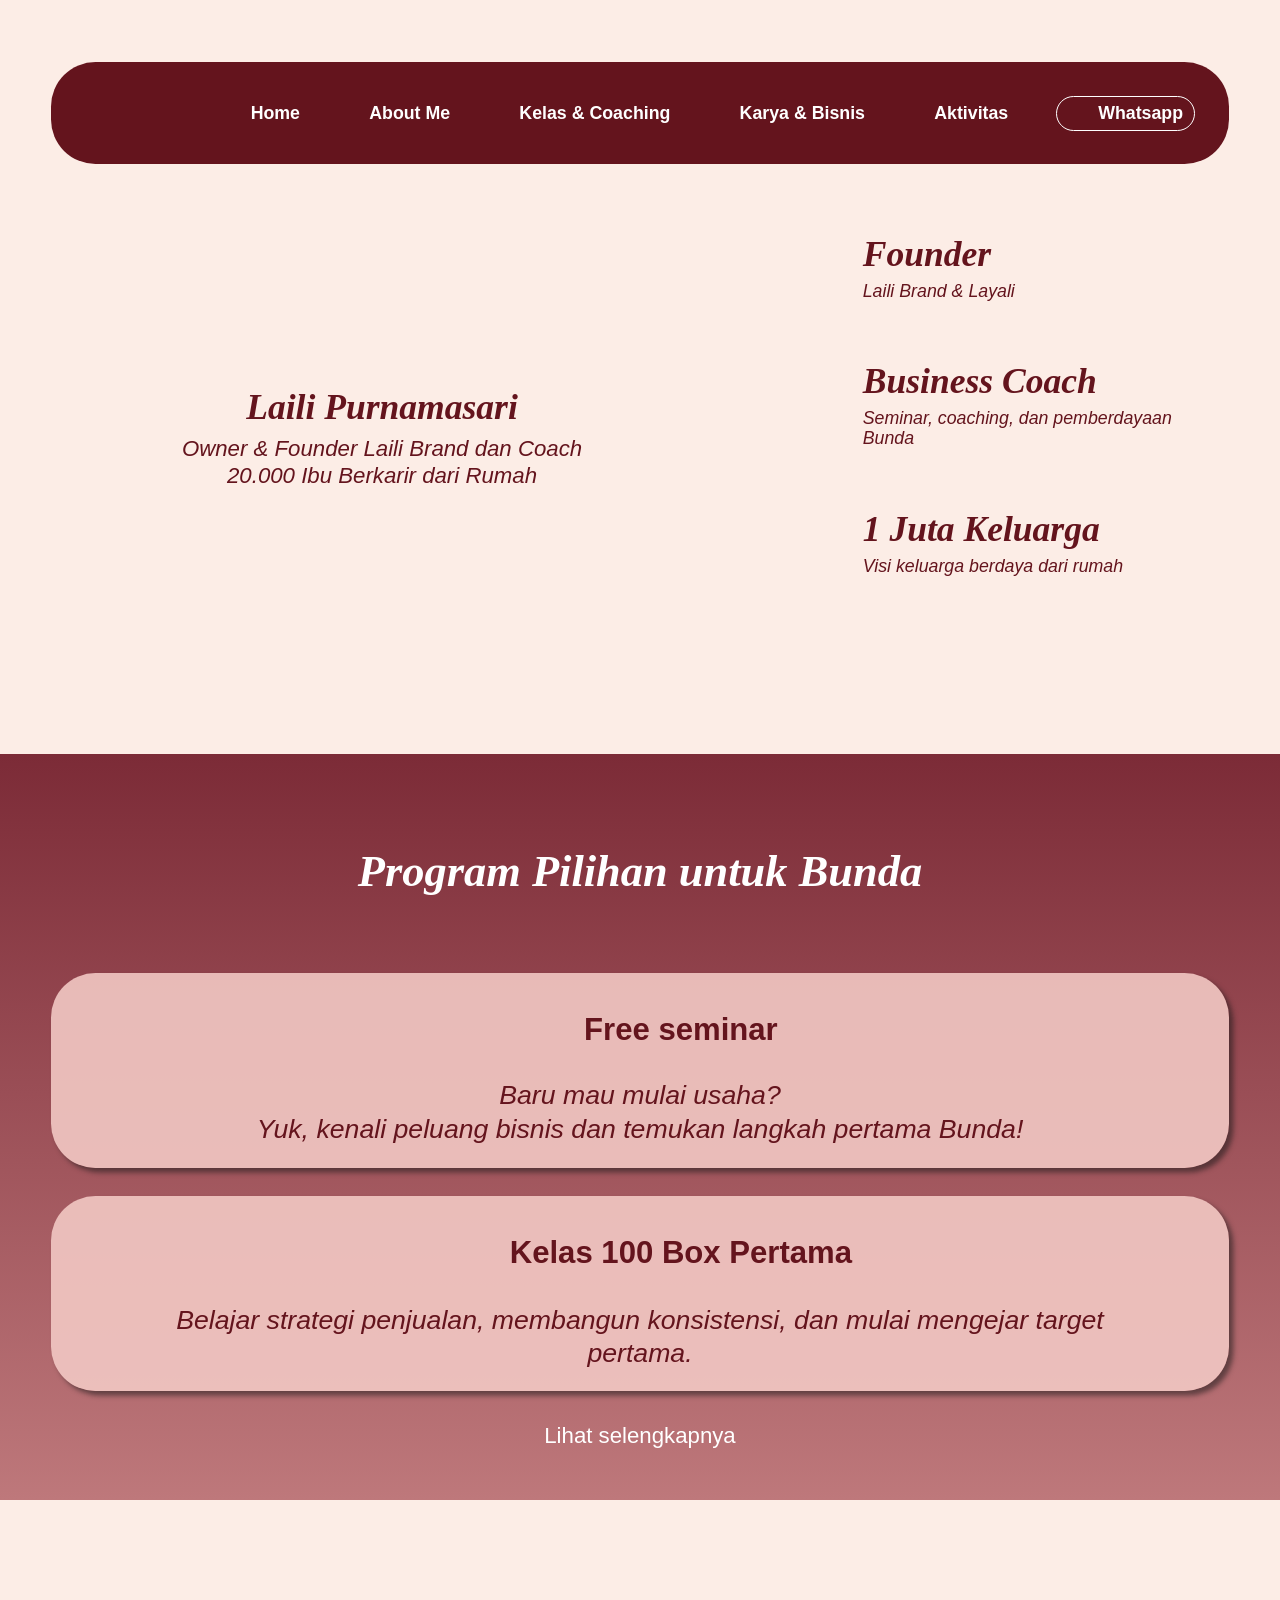
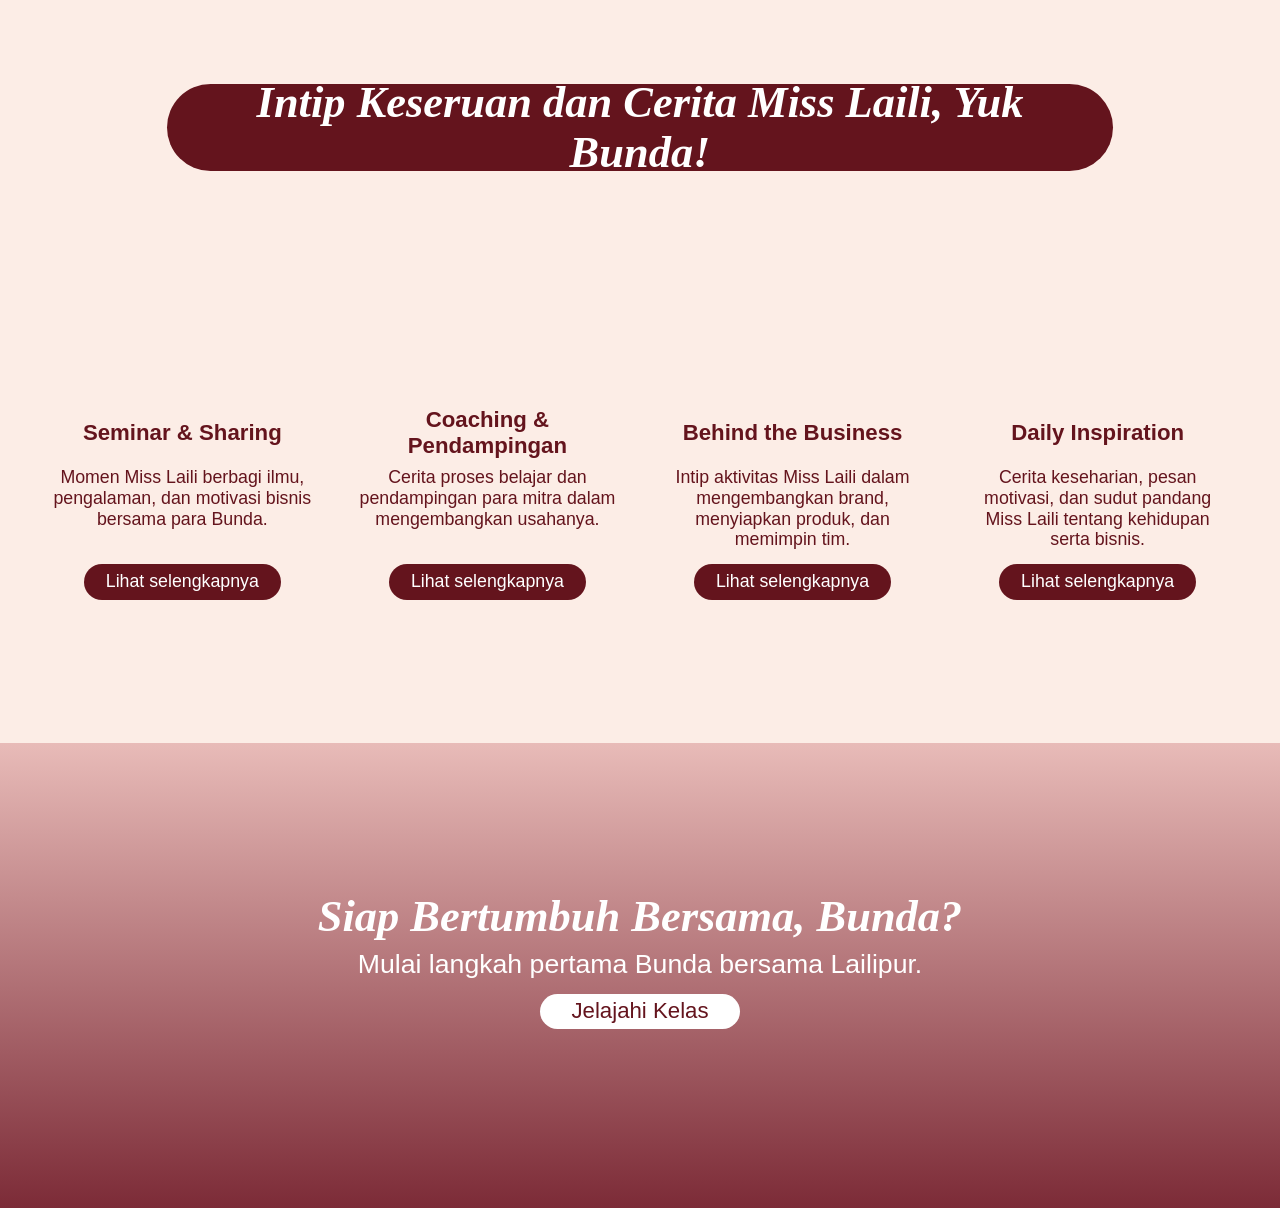
==== index.html @ 4d366223 "Add files via upload" ====
<!doctype html>
<html lang="id">
<head>
  <meta charset="UTF-8">
  <meta name="viewport" content="width=device-width, initial-scale=1">
  <meta name="theme-color" content="#64141d">
  <meta name="description" content="Kenali Miss Laili, temukan kelas dan coaching, serta cerita di balik Laili Brand dan Layali. Bertumbuh bersama Lailipur.">
  <title>Lailipur — Bertumbuh Bersama, Bunda</title>
  <link rel="stylesheet" href="fonts.css">
  <link rel="stylesheet" href="styles.css">
</head>
<body>
  <a class="skip-link" href="#main">Lewati ke konten</a>
  <div class="site" id="app"></div>
  <dialog id="detail-dialog" aria-labelledby="dialog-title"><button class="dialog-close" aria-label="Tutup">×</button><div id="dialog-content"></div></dialog>
  <script type="module" src="app.js"></script>
</body>
</html>
---- fonts.css ----
@font-face {
  font-family: 'Cormorant Garamond';
  font-style: italic;
  font-weight: 700;
  font-display: swap;
  src: url(assets/co3smX5slCNuHLi8bLeY9MK7whWMhyjYrGFEsdtdc62E6zd5FTfOjw.ttf) format('truetype');
}
@font-face {
  font-family: 'Montserrat';
  font-style: italic;
  font-weight: 500;
  font-display: swap;
  src: url(assets/JTUFjIg1_i6t8kCHKm459Wx7xQYXK0vOoz6jq5Z9aX8.ttf) format('truetype');
}
@font-face {
  font-family: 'Montserrat';
  font-style: italic;
  font-weight: 600;
  font-display: swap;
  src: url(assets/JTUFjIg1_i6t8kCHKm459Wx7xQYXK0vOoz6jq3p6aX8.ttf) format('truetype');
}
@font-face {
  font-family: 'Montserrat';
  font-style: normal;
  font-weight: 400;
  font-display: swap;
  src: url(assets/JTUHjIg1_i6t8kCHKm4532VJOt5-QNFgpCtr6Ew-.ttf) format('truetype');
}
@font-face {
  font-family: 'Montserrat';
  font-style: normal;
  font-weight: 500;
  font-display: swap;
  src: url(assets/JTUHjIg1_i6t8kCHKm4532VJOt5-QNFgpCtZ6Ew-.ttf) format('truetype');
}
@font-face {
  font-family: 'Montserrat';
  font-style: normal;
  font-weight: 600;
  font-display: swap;
  src: url(assets/JTUHjIg1_i6t8kCHKm4532VJOt5-QNFgpCu170w-.ttf) format('truetype');
}
@font-face {
  font-family: 'Montserrat';
  font-style: normal;
  font-weight: 700;
  font-display: swap;
  src: url(assets/JTUHjIg1_i6t8kCHKm4532VJOt5-QNFgpCuM70w-.ttf) format('truetype');
}
---- styles.css ----
:root{color-scheme:light;--wine:#64141d;--cream:#fcede6;--blush:#f2c8c4;--ink:#64141d}
*{box-sizing:border-box}html{scroll-behavior:smooth}body{margin:0;background:var(--cream);color:var(--ink);font-family:Montserrat,Arial,sans-serif;font-weight:500}button,a{-webkit-tap-highlight-color:transparent}button{font:inherit;color:inherit;cursor:pointer}button:disabled{cursor:default}a{color:inherit;text-decoration:none}button{border:0}button:focus-visible,a:focus-visible,[tabindex]:focus-visible{outline:3px solid #bf8b40;outline-offset:5px}p,h1,h2,h3{margin:0}h1,h2{font-family:'Apple Garamond',Garamond,'Cormorant Garamond',Georgia,serif;font-weight:700;font-style:italic;line-height:1.12}h3{font-size:inherit;font-weight:700}img{display:block}button:hover .photo img{filter:brightness(1.035)}.pill:hover,.quick-program:hover{filter:brightness(1.06)}.skip-link{position:fixed;z-index:20;top:-100px;left:20px;background:white;padding:12px}.skip-link:focus{top:12px}.site{max-width:1440px;margin:auto;container-type:inline-size;overflow:clip;--u:calc(100cqw / 1440);font-size:calc(20 * var(--u))}.header{height:calc(115 * var(--u));margin:calc(70 * var(--u)) calc(57 * var(--u)) 0;background:var(--wine);border-radius:calc(50 * var(--u));display:flex;align-items:center;padding:0 calc(39 * var(--u));gap:calc(54 * var(--u));position:relative;z-index:5;color:#fff}.logo{width:calc(132 * var(--u));height:calc(41 * var(--u));flex:none}.logo .photo{height:100%;border-radius:0}.desktop-nav{display:flex;align-items:center;justify-content:space-between;flex:1;gap:calc(43 * var(--u));font-size:calc(20 * var(--u));font-weight:700;white-space:nowrap}.desktop-nav a{padding:calc(12 * var(--u)) 0;position:relative}.desktop-nav a[aria-current]:after{content:'';position:absolute;bottom:0;left:0;right:0;height:calc(3 * var(--u));background:white}.contact-button{display:flex;align-items:center;justify-content:center;gap:calc(5 * var(--u));padding:calc(4 * var(--u)) calc(12 * var(--u));border:1px solid white;border-radius:calc(20 * var(--u));background:none;color:white;font-size:calc(20 * var(--u));font-weight:700;white-space:nowrap}.contact-button .art{width:calc(29 * var(--u));flex:none}.art{display:block;position:relative;aspect-ratio:var(--ratio);pointer-events:none;flex:none}.art>img{position:absolute;left:0;top:0;transform-origin:0 0;max-width:none}.photo{display:block;position:relative;overflow:hidden;width:100%;height:100%;isolation:isolate}.photo>img{position:absolute;left:0;top:0;width:100%;height:100%;max-width:none;object-fit:fill}.socials{display:flex;align-items:center;justify-content:center;gap:calc(20 * var(--u))}.social{background:none;padding:0;display:flex;flex-direction:column;align-items:center;justify-content:center;gap:calc(10 * var(--u))}.social-icon{width:calc(50 * var(--u));height:calc(50 * var(--u));display:flex;align-items:center}.social-icon.icon-0{width:calc(41.5 * var(--u));height:calc(41.33 * var(--u))}.social-icon.icon-3{width:calc(50 * var(--u));height:calc(33.35 * var(--u))}.pill{display:inline-flex;align-items:center;justify-content:center;min-height:calc(40 * var(--u));padding:calc(5 * var(--u)) calc(35 * var(--u));border-radius:calc(30 * var(--u));background:var(--wine);color:white;font-family:Montserrat,Arial,sans-serif;font-size:calc(25 * var(--u));font-style:normal;font-weight:500;line-height:1.2;text-align:center}.pill.light{background:white;color:var(--wine)}.flourish{width:calc(512 * var(--u));margin:auto}.flip{transform:scaleY(-1)}.ribbon{width:calc(772 * var(--u));height:calc(97 * var(--u));margin:auto;position:relative;display:flex;align-items:center;justify-content:center;background:var(--wine);border-radius:calc(50 * var(--u));box-shadow:calc(5 * var(--u)) calc(5 * var(--u)) calc(5 * var(--u)) #19191987;color:white;z-index:2}.ribbon h2{font-size:calc(50 * var(--u));text-align:center;padding:0 calc(50 * var(--u))}.flower{position:absolute;top:calc(-36 * var(--u));width:calc(112 * var(--u));height:calc(154 * var(--u));object-fit:cover;filter:drop-shadow(0 calc(4 * var(--u)) calc(20 * var(--u)) #0006);pointer-events:none}.flower.left{left:calc(-54 * var(--u));transform:scaleX(-1)}.flower.right{right:calc(-54 * var(--u))}.section-intro{max-width:calc(1000 * var(--u));margin:calc(25 * var(--u)) auto calc(24 * var(--u));font-size:calc(30 * var(--u));font-style:italic;text-align:center;line-height:1.22}.wave{position:absolute;width:100%;z-index:1}.contours{position:absolute;inset:0;pointer-events:none;z-index:0}.contour-right,.contour-left{position:absolute;width:calc(663 * var(--u))}.contour-right{right:calc(-412 * var(--u));top:calc(-522 * var(--u));transform:scaleX(-1)}.contour-left{left:calc(-411 * var(--u));bottom:calc(-95 * var(--u))}.bottom-nav{display:none}footer{position:relative}
/* Home */
.home-intro{display:grid;grid-template-columns:745fr 549fr;gap:calc(31 * var(--u));height:calc(443 * var(--u));margin:calc(50 * var(--u)) calc(57 * var(--u)) calc(170 * var(--u))}.profile{position:relative;display:flex;flex-direction:column;align-items:center;padding-top:calc(35 * var(--u))}.profile-paper{position:absolute;width:101.2%;top:calc(-5 * var(--u));left:calc(-4 * var(--u));z-index:-1}.avatar{width:calc(158 * var(--u));height:calc(158 * var(--u));border-radius:50%;flex:none}.profile h1{font-size:calc(40 * var(--u));margin-top:calc(9 * var(--u))}.profile>p{font-size:calc(25 * var(--u));font-style:italic;text-align:center;line-height:1.2;margin-top:calc(9 * var(--u))}.profile .socials{margin-top:calc(14 * var(--u))}.credentials{display:grid;grid-template-rows:repeat(3,1fr);gap:calc(21 * var(--u))}.credential{position:relative;display:flex;align-items:center;gap:calc(25 * var(--u));padding:calc(10 * var(--u)) calc(49 * var(--u));min-height:0}.credential-paper{position:absolute;left:0;top:calc(-5 * var(--u));width:100%;z-index:-1}.credential-icon{width:calc(63 * var(--u))}.credential h2{font-size:calc(40 * var(--u));white-space:nowrap}.credential p{font-size:calc(20 * var(--u));font-style:italic;margin-top:calc(8 * var(--u));line-height:1.12}.home-programs{position:relative;background:linear-gradient(#7c2b37,#be787b);min-height:calc(839 * var(--u));color:white;padding:calc(89 * var(--u)) calc(57 * var(--u)) calc(44 * var(--u))}.top-wave{top:calc(-73.5 * var(--u));left:0;transform:scaleX(-1)}.top-outline{top:calc(-95 * var(--u));left:calc(-6 * var(--u));width:calc(1453 * var(--u));transform:scaleX(-1);z-index:0}.bottom-wave{bottom:calc(-73.5 * var(--u));left:0;transform:scaleY(-1)}.bottom-outline{bottom:calc(-95 * var(--u));left:calc(-6 * var(--u));width:calc(1453 * var(--u));z-index:0}.ornamental-title{text-align:center;position:relative}.ornamental-title .flourish{width:calc(682 * var(--u))}.ornamental-title h2{font-size:calc(50 * var(--u));margin:calc(-28 * var(--u)) auto calc(15 * var(--u))}.quick-programs{display:grid;gap:calc(32 * var(--u));margin-top:calc(21 * var(--u))}.quick-program{display:flex;flex-direction:column;align-items:center;justify-content:center;gap:calc(17 * var(--u));height:calc(219 * var(--u));padding:calc(17 * var(--u)) calc(100 * var(--u));background:#f2c8c4e6;border-radius:calc(50 * var(--u));box-shadow:calc(5 * var(--u)) calc(5 * var(--u)) calc(5.9 * var(--u)) #19191987;color:var(--wine)}.quick-heading{display:flex;align-items:center;justify-content:center;gap:calc(14 * var(--u));font-size:calc(35 * var(--u))}.quick-heading .art{width:calc(78 * var(--u))}.quick-program>span:last-child{font-size:calc(30 * var(--u));font-style:italic;line-height:1.25;max-width:calc(1050 * var(--u))}.more{display:block;width:max-content;text-align:center;font-size:calc(25 * var(--u));margin:calc(36 * var(--u)) auto 0}.more .art{width:100%;margin-top:calc(8 * var(--u))}.home-stories{position:relative;padding:calc(208 * var(--u)) calc(57 * var(--u)) calc(152 * var(--u))}.wide-ribbon{width:calc(1065 * var(--u));box-shadow:none}.wide-ribbon h2{font-size:calc(50 * var(--u));padding:0 calc(25 * var(--u))}.wide-ribbon .flower.left{left:calc(-88 * var(--u))}.wide-ribbon .flower.right{right:calc(-88 * var(--u))}.wide-ribbon:before,.wide-ribbon:after{content:'';position:absolute;top:50%;height:calc(10 * var(--u));width:calc(190 * var(--u));background:var(--wine);z-index:-1}.wide-ribbon:before{right:100%}.wide-ribbon:after{left:100%}.stories-track{margin-top:calc(58 * var(--u))}.stories-grid{display:grid;grid-template-columns:repeat(4,1fr);gap:calc(47 * var(--u))}.story{position:relative;text-align:center;display:flex;flex-direction:column;align-items:center}.story+.story:before{content:'';position:absolute;left:calc(-23 * var(--u));height:100%;width:1px;background:#a56168}.story>.photo{width:calc(254 * var(--u));height:calc(193 * var(--u));border-radius:calc(20 * var(--u));flex:none}.story h3{font-size:calc(25 * var(--u));min-height:calc(64 * var(--u));display:flex;align-items:center;justify-content:center;line-height:1.15;margin-top:calc(12 * var(--u))}.story p{font-size:calc(20 * var(--u));line-height:1.18;min-height:calc(116 * var(--u));padding:calc(6 * var(--u)) 0 calc(15 * var(--u))}.story .pill{font-size:calc(20 * var(--u));min-height:calc(40 * var(--u));padding:calc(6 * var(--u)) calc(25 * var(--u))}.home-cta{position:relative;min-height:calc(523 * var(--u));background:linear-gradient(#e8bbb8,#7c2b37);color:white;text-align:center;padding:calc(44 * var(--u)) calc(60 * var(--u)) calc(70 * var(--u))}.home-cta .cta-edge{top:calc(-84.7 * var(--u));left:0}.home-cta .cta-edge-outline{top:calc(-103 * var(--u));left:calc(-6 * var(--u));width:calc(1452 * var(--u))}.home-cta .flourish{width:100%}.home-cta h2{font-size:calc(50 * var(--u));margin:calc(36 * var(--u)) 0 calc(8 * var(--u))}.home-cta p{font-size:calc(30 * var(--u));margin-bottom:calc(15 * var(--u))}.home-cta .flourish:last-child{margin-top:calc(36 * var(--u))}
/* About Me */
.about-intro{position:relative;padding:calc(41 * var(--u)) calc(60 * var(--u)) 0}.about-intro>.flourish{width:100%}.about-profile{position:relative;margin-top:calc(24 * var(--u));min-height:calc(443 * var(--u));display:grid;grid-template-columns:40% 60%;padding:0 calc(48 * var(--u))}.about-paper{position:absolute;width:100.3%;left:calc(-9 * var(--u));top:0;z-index:-1}.cutout{width:calc(381 * var(--u));height:calc(429 * var(--u));justify-self:center;align-self:end}.about-copy{padding:calc(33 * var(--u)) 0 calc(28 * var(--u))}.about-copy h1{font-size:calc(70 * var(--u))}.about-copy h2{font:700 calc(40 * var(--u))/1.2 Montserrat,Arial,sans-serif;margin-top:calc(4 * var(--u));white-space:nowrap}.about-copy>p{font-size:calc(25 * var(--u));font-style:italic;line-height:1.2;margin-top:calc(25 * var(--u));max-width:calc(683 * var(--u))}.about-copy .socials{justify-content:flex-start;margin-top:calc(24 * var(--u))}.about-intro>.flourish:last-child{margin-top:calc(24 * var(--u))}.about-journey{position:relative;padding:calc(81 * var(--u)) calc(95 * var(--u)) calc(168 * var(--u));text-align:center}.about-journey .ribbon{width:calc(869 * var(--u))}.journey-photos{display:grid;grid-template-columns:1fr 1fr;gap:calc(43 * var(--u));margin-top:calc(28 * var(--u))}.journey-photos>button{padding:0;background:none;height:calc(413 * var(--u));border-radius:calc(50 * var(--u));overflow:hidden}.about-journey>.pill{margin-top:calc(21 * var(--u))}.about-belief{position:relative;background:linear-gradient(#f2c8c4,var(--cream));padding:calc(42 * var(--u)) calc(94 * var(--u));display:grid;grid-template-columns:627fr 512fr;gap:calc(89 * var(--u));align-items:center;min-height:calc(573 * var(--u))}.belief-top{width:100%;top:calc(-88 * var(--u));left:0;transform:scaleX(-1)}.belief-bottom{width:100%;bottom:calc(-88 * var(--u));left:0;transform:scaleY(-1)}.belief-photos{display:grid;grid-template-columns:1fr 1fr;gap:calc(25 * var(--u));height:calc(489 * var(--u));border-radius:calc(50 * var(--u));overflow:hidden}.belief-copy h2{font-size:calc(50 * var(--u));margin:calc(21 * var(--u)) 0}.belief-copy p{font-size:calc(25 * var(--u));font-style:italic;line-height:1.2;margin-bottom:calc(21 * var(--u))}.belief-copy .flourish{width:100%}.about-message{position:relative;text-align:center;padding:calc(196 * var(--u)) calc(60 * var(--u)) calc(191 * var(--u));margin-top:calc(60 * var(--u))}.message-background{position:absolute;left:calc(-2 * var(--u));top:0;width:calc(1445 * var(--u));z-index:-1}.about-message>.flourish{width:100%;margin-bottom:calc(54 * var(--u))}.eyebrow{font-size:calc(25 * var(--u))!important;margin-bottom:calc(15 * var(--u))!important}.about-message h2{font-size:calc(50 * var(--u));margin-bottom:calc(15 * var(--u))}.about-message>p:not(.eyebrow){font-size:calc(30 * var(--u));line-height:1.23;max-width:calc(915 * var(--u));margin:0 auto calc(24 * var(--u))}
/* Shared page introduction and cards */
.page-intro{position:relative;text-align:center;display:flex;align-items:center;justify-content:center}.intro-background,.intro-outline{position:absolute;top:0;left:0;width:100%;z-index:-1}.intro-copy{position:relative;z-index:1}.page-intro h1{font-size:calc(60 * var(--u));line-height:1.15}.page-intro .intro-copy>p:last-child{font-size:calc(30 * var(--u));font-style:italic;line-height:1.23;max-width:calc(1055 * var(--u));margin:calc(27 * var(--u)) auto 0}.classes-intro{margin-top:calc(15 * var(--u));height:calc(640 * var(--u));padding-bottom:calc(80 * var(--u))}.intro-greeting{font-family:'Apple Garamond',Garamond,'Cormorant Garamond',Georgia,serif;font-size:calc(70 * var(--u));font-weight:700;font-style:italic;margin-bottom:calc(30 * var(--u))}.classes-intro h1{font:700 calc(50 * var(--u))/1.22 Montserrat,Arial,sans-serif}.class-programs{position:relative;padding:calc(66 * var(--u)) calc(97 * var(--u)) calc(156 * var(--u))}.class-programs>.ribbon,.class-programs>.section-intro,.class-programs>.feature-track{position:relative}.feature-grid{display:grid;grid-template-columns:repeat(2,minmax(0,1fr));gap:calc(38 * var(--u)) calc(40 * var(--u))}.feature-card{position:relative;min-width:0;text-align:center}.feature-visual{position:relative;height:calc(413 * var(--u));border-radius:calc(50 * var(--u));overflow:hidden;isolation:isolate}.feature-copy{position:absolute;bottom:0;left:0;right:0;min-height:47.3%;padding:calc(24 * var(--u)) calc(44 * var(--u)) calc(38 * var(--u));background:linear-gradient(transparent,#66141d);color:white;display:flex;flex-direction:column;justify-content:flex-end;align-items:center;gap:calc(12 * var(--u))}.feature-copy h3{font-size:calc(25 * var(--u));line-height:1.2}.feature-copy p{font-size:calc(25 * var(--u));font-style:italic;line-height:1.2}.feature-card>.pill{position:relative;margin-top:calc(-20 * var(--u));min-width:calc(319 * var(--u));z-index:2}.card-open{position:absolute;inset:0;background:transparent;border-radius:calc(50 * var(--u))}.class-benefits{position:relative;background:linear-gradient(#ffdada,var(--cream));text-align:center;padding:calc(42 * var(--u)) calc(110 * var(--u)) calc(40 * var(--u))}.benefit-wave{width:100%;left:0;top:calc(-73.5 * var(--u));transform:scaleX(-1)}.class-benefits h2{font-size:calc(50 * var(--u));margin-bottom:calc(36 * var(--u))}.benefit-grid{display:grid;grid-template-columns:repeat(3,1fr);gap:calc(50 * var(--u));align-items:end}.benefit-grid>div{display:flex;flex-direction:column;align-items:center;justify-content:flex-end;gap:calc(14 * var(--u))}.benefit-grid .art{width:calc(60 * var(--u));max-height:calc(68 * var(--u))}.benefit-grid h3{font-size:calc(30 * var(--u))}.class-benefits>p{font-size:calc(30 * var(--u));font-style:italic;line-height:1.23;margin-top:calc(31 * var(--u))}.class-cta{position:relative;text-align:center;margin-top:calc(70 * var(--u));padding:calc(134 * var(--u)) calc(100 * var(--u)) calc(145 * var(--u));min-height:calc(563 * var(--u));color:white}.class-cta-background{position:absolute;top:0;left:0;width:100%;transform:scaleX(-1);z-index:-1}.class-cta h2{font-size:calc(50 * var(--u));margin-bottom:calc(32 * var(--u))}.class-cta p{font-size:calc(30 * var(--u));line-height:1.23;margin-bottom:calc(38 * var(--u))}
/* Karya & Bisnis */
.business-intro{margin-top:calc(-25 * var(--u));height:calc(704 * var(--u));padding-top:calc(50 * var(--u));padding-bottom:calc(45 * var(--u))}.business-intro .intro-outline{top:calc(45 * var(--u));left:calc(-6 * var(--u));width:calc(1452 * var(--u))}.business-intro .intro-copy>p:last-child{max-width:calc(868 * var(--u));margin-top:calc(32 * var(--u))}.brand-section{padding:calc(75 * var(--u)) calc(100 * var(--u)) calc(217 * var(--u));text-align:center}.brand-section .section-intro{margin-top:calc(31 * var(--u));margin-bottom:calc(24 * var(--u))}.brand-grid{display:grid;grid-template-columns:1fr 1fr;gap:calc(40 * var(--u))}.brand-grid h3{font-size:calc(30 * var(--u))}.behind-section{position:relative;padding:calc(13 * var(--u)) calc(103 * var(--u)) calc(135 * var(--u));background:linear-gradient(#dce4e6,#fcede6)}.behind-background{position:absolute;width:calc(1445 * var(--u));top:0;left:calc(-2.5 * var(--u));z-index:-1}.behind-wave{width:100%;left:0;top:calc(-85 * var(--u));transform:scaleX(-1)}.behind-group{text-align:center;position:relative}.behind-group h2{font-size:calc(50 * var(--u));margin:calc(20 * var(--u)) 0 calc(24 * var(--u))}.behind-grid{display:grid;gap:calc(72 * var(--u))}.count-3{grid-template-columns:repeat(3,1fr);padding:0 calc(25 * var(--u))}.count-4{grid-template-columns:repeat(4,1fr);gap:calc(78 * var(--u))}.behind-item{background:none;padding:0;display:flex;flex-direction:column;align-items:center;gap:calc(20 * var(--u));font-size:calc(25 * var(--u));font-weight:700;line-height:1.2}.behind-item .photo{aspect-ratio:1;height:auto;border-radius:calc(50 * var(--u))}.count-4 .photo{aspect-ratio:250/319;border-radius:calc(30 * var(--u))}.behind-group>.flourish:last-child{margin-top:calc(34 * var(--u))}.group-1{margin-top:calc(54 * var(--u))}.business-bottom{width:calc(1443 * var(--u));bottom:0;left:0}
/* Aktivitas */
.activities-intro{margin-top:calc(44 * var(--u));height:calc(577 * var(--u));padding-top:calc(12 * var(--u))}.activities-intro .intro-outline{top:calc(22 * var(--u));left:calc(-9 * var(--u));width:calc(1457 * var(--u))}.activities-intro h1{font-size:calc(60 * var(--u))}.activities-intro .intro-copy>p:last-child{max-width:calc(868 * var(--u))}.activity-section{position:relative;padding:calc(79 * var(--u)) calc(97 * var(--u)) calc(160 * var(--u))}.activity-section>.ribbon{margin-bottom:calc(37 * var(--u))}.activity-section .feature-grid{row-gap:calc(60 * var(--u))}.activity-section .feature-copy{padding-bottom:calc(53 * var(--u));gap:calc(12 * var(--u))}.activity-section .feature-copy h3{font-size:calc(30 * var(--u))}.activity-section .contour-left,.activity-section .contour-right{width:calc(864 * var(--u));top:calc(79 * var(--u));bottom:auto}.activity-section .contour-left{left:calc(-548 * var(--u))}.activity-section .contour-right{right:calc(-548 * var(--u))}.activity-social{position:relative;text-align:center;padding:calc(211 * var(--u)) calc(97 * var(--u)) calc(161 * var(--u));margin-top:calc(-160 * var(--u))}.social-background,.social-outline{position:absolute;width:100%;top:calc(80 * var(--u));left:0;z-index:-1}.social-outline{top:calc(54 * var(--u));left:calc(-9 * var(--u));width:calc(1459 * var(--u))}.activity-social h2{font-size:calc(50 * var(--u));margin-bottom:calc(17 * var(--u))}.activity-social>p{font-size:calc(30 * var(--u));margin-bottom:calc(29 * var(--u))}.with-labels{gap:calc(49 * var(--u))}.with-labels .social{font-size:calc(30 * var(--u));min-width:calc(135 * var(--u))}.with-labels .social-icon{width:calc(113 * var(--u));height:calc(113 * var(--u))}.with-labels .icon-0{width:calc(94 * var(--u));height:calc(93 * var(--u));margin:calc(10 * var(--u)) 0}.with-labels .icon-3{width:calc(113 * var(--u));height:calc(75.4 * var(--u));margin:calc(19 * var(--u)) 0}.social-bottom{position:absolute;bottom:calc(-444 * var(--u));left:0;width:100%;transform:rotate(180deg);z-index:-1}
/* Dialogs are functional additions to the original screen. */
dialog{border:0;border-radius:24px;padding:36px;color:var(--wine);background:var(--cream);width:min(640px,calc(100% - 32px));max-height:90vh;overflow:auto;font-family:Montserrat,Arial,sans-serif;box-shadow:0 20px 80px #0004}dialog::backdrop{background:#2b0a10a6;backdrop-filter:blur(4px)}.dialog-close{position:absolute;right:12px;top:8px;background:none;font-size:30px;padding:3px 10px}.dialog-close:focus-visible{outline-offset:0}dialog h2{font-size:32px;margin:8px 15px 22px 0}dialog p{font-size:15px;line-height:1.6;margin:18px 0}dialog .pill{font-size:14px;min-height:40px;padding:10px 20px;border-radius:30px}dialog .dialog-photo{height:330px;border-radius:16px}.gallery-controls{display:flex;justify-content:space-between;gap:10px;margin-top:20px}.copy-status{margin-bottom:0!important}
@media(min-width:701px){.page-home .home-intro{position:relative;z-index:1}.page-about .about-profile{z-index:1}.page-business main,.page-activities main,.page-classes main{position:relative;z-index:1}.site footer:empty{display:none}}
@media(max-width:700px){
  .site{--u:calc(100cqw / 412);font-size:calc(10 * var(--u))}.header{height:calc(49 * var(--u));margin:calc(31 * var(--u)) calc(20 * var(--u)) 0;border-radius:calc(50 * var(--u));padding:0 calc(28 * var(--u));justify-content:space-between;gap:0}.logo{width:calc(68 * var(--u));height:calc(21 * var(--u))}.desktop-nav{display:none}.contact-button{border:0;padding:0}.contact-button .art{width:calc(30 * var(--u))}.contact-button>span{display:none}.socials{gap:calc(10 * var(--u))}.social-icon{width:calc(25 * var(--u));height:calc(25 * var(--u))}.social-icon.icon-0{width:calc(20.75 * var(--u));height:calc(20.66 * var(--u))}.social-icon.icon-3{width:calc(25 * var(--u));height:calc(16.68 * var(--u))}.pill{font-size:calc(10 * var(--u));min-height:calc(23 * var(--u));padding:calc(5 * var(--u)) calc(22 * var(--u));border-radius:calc(20 * var(--u))}.flourish{width:calc(160 * var(--u))}.ribbon{height:calc(35 * var(--u));width:calc(243 * var(--u));border-radius:calc(50 * var(--u));box-shadow:calc(2 * var(--u)) calc(2 * var(--u)) calc(3 * var(--u)) #19191987}.ribbon h2{font-size:calc(15 * var(--u));padding:0 calc(18 * var(--u))}.flower{width:calc(54 * var(--u));height:calc(74 * var(--u));top:calc(-24 * var(--u));filter:drop-shadow(0 calc(4 * var(--u)) calc(15 * var(--u)) #0008)}.flower.left{left:calc(-37 * var(--u))}.flower.right{right:calc(-37 * var(--u))}.section-intro{font-size:calc(10 * var(--u));line-height:1.18;max-width:calc(315 * var(--u));margin:calc(19 * var(--u)) auto calc(24 * var(--u))}.bottom-nav{height:calc(49 * var(--u));margin:0 calc(20 * var(--u)) calc(22 * var(--u));padding:0 calc(18 * var(--u));display:flex;align-items:center;justify-content:space-between;gap:calc(10 * var(--u));background:var(--wine);color:white;border-radius:calc(50 * var(--u));font-size:calc(10 * var(--u));font-weight:700;text-align:center}.bottom-nav a{position:relative;padding:calc(7 * var(--u)) 0;line-height:1.15}.bottom-nav a:nth-child(3){width:calc(61 * var(--u))}.bottom-nav a:nth-child(4){width:calc(50 * var(--u))}.bottom-nav a[aria-current]:after{position:absolute;content:'';height:calc(1 * var(--u));background:white;bottom:calc(2 * var(--u));left:0;right:0}.contour-right,.contour-left{width:calc(252 * var(--u))}.contour-right{right:calc(-165 * var(--u));top:calc(-151 * var(--u))}.contour-left{left:calc(-165 * var(--u));bottom:0}
  .home-intro{display:flex;flex-direction:column;height:auto;margin:calc(30 * var(--u)) calc(45 * var(--u)) calc(80 * var(--u));gap:calc(20 * var(--u))}.profile{height:calc(223 * var(--u));padding-top:calc(33 * var(--u))}.profile-paper{width:calc(223 * var(--u));top:50%;left:50%;transform:translate(-50%,-50%) rotate(90deg)}.avatar{width:calc(77 * var(--u));height:calc(77 * var(--u))}.profile h1{font-size:calc(20 * var(--u));margin-top:calc(9 * var(--u))}.profile>p{font-size:calc(10 * var(--u));margin-top:calc(9 * var(--u));line-height:1.15}.profile .socials{margin-top:calc(9 * var(--u))}.credentials{display:grid;grid-template-columns:repeat(3,1fr);grid-template-rows:none;gap:calc(15 * var(--u));height:calc(99 * var(--u))}.credential{padding:calc(12 * var(--u)) calc(5 * var(--u));display:flex;flex-direction:column;justify-content:flex-start;gap:calc(5 * var(--u));text-align:center}.credential-paper{width:calc(98.57 * var(--u));left:50%;top:50%;transform:translate(-50%,-50%) rotate(90deg)}.credential:first-child .credential-paper{transform:translate(-50%,-50%) rotate(90deg) scaleY(-1)}.credential-icon{width:calc(25 * var(--u))}.credential h2{font-size:calc(12 * var(--u));white-space:normal}.credential p{font-size:calc(6 * var(--u));line-height:1.18;margin-top:calc(3 * var(--u))}.home-programs{min-height:calc(290 * var(--u));padding:0 calc(37 * var(--u)) calc(10 * var(--u))}.top-wave{top:calc(-30 * var(--u));width:calc(585 * var(--u));left:50%;transform:translateX(-50%)}.top-outline{top:calc(-38 * var(--u));width:calc(585 * var(--u));left:50%;transform:translateX(-50%)}.bottom-wave{bottom:calc(-30 * var(--u));width:calc(585 * var(--u));left:50%;transform:translateX(-50%) scaleY(-1)}.bottom-outline{bottom:calc(-38 * var(--u));width:calc(585 * var(--u));left:50%;transform:translateX(-50%) scaleY(-1)}.ornamental-title .flourish{width:calc(251 * var(--u))}.ornamental-title h2{font-size:calc(20 * var(--u));margin:calc(9 * var(--u)) 0}.quick-programs{gap:calc(15 * var(--u));margin-top:calc(18 * var(--u))}.quick-program{height:calc(74 * var(--u));border-radius:calc(20 * var(--u));padding:calc(9 * var(--u)) calc(8 * var(--u));gap:calc(7 * var(--u));box-shadow:calc(2 * var(--u)) calc(2 * var(--u)) calc(2 * var(--u)) #19191944}.quick-heading{font-size:calc(12 * var(--u));gap:calc(5 * var(--u))}.quick-heading .art{width:calc(24 * var(--u))}.quick-program>span:last-child{font-size:calc(8 * var(--u));font-weight:600;line-height:1.2}.quick-program:last-child>span:last-child{max-width:calc(245 * var(--u))}.more{font-size:calc(8 * var(--u));margin-top:calc(8 * var(--u))}.more .art{margin-top:calc(3 * var(--u))}.home-stories{padding:calc(88 * var(--u)) 0 calc(73 * var(--u))}.wide-ribbon{width:calc(331 * var(--u));height:calc(49 * var(--u))}.wide-ribbon h2{font-size:calc(15 * var(--u));max-width:calc(260 * var(--u));padding:0 calc(15 * var(--u))}.wide-ribbon .flower.left{left:calc(-27 * var(--u));top:calc(-12 * var(--u))}.wide-ribbon .flower.right{right:calc(-27 * var(--u));top:calc(-12 * var(--u))}.wide-ribbon:before,.wide-ribbon:after{height:calc(5 * var(--u));width:calc(75 * var(--u))}.stories-track{overflow-x:auto;margin-top:calc(23 * var(--u));padding:0 calc(37 * var(--u));scroll-snap-type:x mandatory;scrollbar-width:none}.stories-track::-webkit-scrollbar,.feature-track::-webkit-scrollbar{display:none}.stories-grid{display:flex;width:max-content;gap:calc(23 * var(--u))}.story{width:calc(153 * var(--u));flex:none;scroll-snap-align:center}.story+.story:before{left:calc(-12 * var(--u))}.story>.photo{width:calc(153 * var(--u));height:calc(116 * var(--u));border-radius:calc(10 * var(--u))}.story h3{font-size:calc(12 * var(--u));min-height:calc(30 * var(--u));margin-top:calc(7 * var(--u))}.story p{font-size:calc(10 * var(--u));min-height:calc(64 * var(--u));padding:calc(4 * var(--u)) 0 calc(8 * var(--u));line-height:1.1}.story .pill{font-size:calc(10 * var(--u));min-height:calc(26 * var(--u));padding:calc(6 * var(--u)) calc(12 * var(--u))}.home-cta{min-height:calc(172 * var(--u));padding:calc(30 * var(--u)) calc(81 * var(--u)) calc(28 * var(--u))}.home-cta .cta-edge{top:calc(-26 * var(--u))}.home-cta .cta-edge-outline{top:calc(-33 * var(--u));left:calc(-2 * var(--u));width:calc(417 * var(--u))}.home-cta .flourish{width:calc(251 * var(--u))}.home-cta h2{font-size:calc(20 * var(--u));margin:calc(13 * var(--u)) calc(-25 * var(--u)) calc(7 * var(--u))}.home-cta p{font-size:calc(10 * var(--u));margin:0 calc(-25 * var(--u)) calc(7 * var(--u))}.home-cta .pill{font-size:calc(9 * var(--u));min-height:calc(20 * var(--u));padding:calc(3 * var(--u)) calc(18 * var(--u))}.home-cta .flourish:last-child{margin-top:calc(14 * var(--u))}.page-home footer{padding-top:calc(12 * var(--u));background:#7c2b37}
  .about-intro{padding:calc(18 * var(--u)) calc(20 * var(--u)) 0}.about-intro>.flourish{width:calc(372 * var(--u))}.about-profile{margin-top:calc(8 * var(--u));min-height:calc(192 * var(--u));padding:0 calc(15 * var(--u));grid-template-columns:43% 57%}.about-paper{width:100%;left:0}.cutout{width:calc(167 * var(--u));height:calc(184 * var(--u));margin-left:calc(-10 * var(--u))}.about-copy{padding:calc(33 * var(--u)) 0 calc(15 * var(--u))}.about-copy h1{font-size:calc(20 * var(--u))}.about-copy h2{font-size:calc(10 * var(--u));white-space:normal;max-width:calc(130 * var(--u));margin-top:calc(8 * var(--u))}.about-copy>p{font-size:calc(8 * var(--u));line-height:1.05;margin-top:calc(6 * var(--u));max-width:calc(172 * var(--u))}.about-copy .socials{margin-top:calc(9 * var(--u));gap:calc(7 * var(--u))}.about-copy .social-icon{width:calc(18 * var(--u));height:calc(18 * var(--u))}.about-copy .social-icon.icon-0{width:calc(15 * var(--u));height:calc(15 * var(--u))}.about-copy .social-icon.icon-3{width:calc(18 * var(--u));height:calc(12 * var(--u))}.about-intro>.flourish:last-child{margin-top:calc(15 * var(--u))}.about-contours .contour-right{top:0;right:calc(-190 * var(--u));width:calc(260 * var(--u))}.about-contours .contour-left{top:calc(309 * var(--u));left:calc(-181 * var(--u));width:calc(252 * var(--u))}.about-journey{padding:calc(45 * var(--u)) calc(56 * var(--u)) calc(72 * var(--u))}.about-journey .ribbon{width:calc(319 * var(--u));margin-left:calc(-9 * var(--u));height:calc(49 * var(--u))}.about-journey .ribbon h2{font-size:calc(15 * var(--u));max-width:calc(270 * var(--u))}.about-journey .ribbon .flower.left{left:calc(-40 * var(--u));top:calc(-12 * var(--u))}.about-journey .ribbon .flower.right{right:calc(-40 * var(--u));top:calc(-12 * var(--u))}.about-journey .section-intro{margin:calc(14 * var(--u)) calc(-25 * var(--u)) calc(12 * var(--u));font-size:calc(10 * var(--u));max-width:none}.journey-photos{grid-template-columns:1fr;gap:calc(16 * var(--u));margin-top:0}.journey-photos>button{height:calc(205 * var(--u));border-radius:calc(20 * var(--u))}.about-journey>.pill{margin-top:calc(10 * var(--u))}.about-belief{padding:calc(40 * var(--u)) calc(25 * var(--u)) calc(35 * var(--u));min-height:calc(163 * var(--u));grid-template-columns:149fr 161fr;gap:calc(20 * var(--u))}.belief-top{width:calc(585 * var(--u));left:50%;top:calc(-30 * var(--u));transform:translateX(-50%)}.belief-bottom{width:calc(535 * var(--u));left:50%;bottom:calc(-30 * var(--u));transform:translateX(-50%) scaleY(-1)}.belief-photos{height:calc(116 * var(--u));gap:calc(7 * var(--u));border-radius:calc(10 * var(--u))}.belief-copy h2{font-size:calc(15 * var(--u));margin:calc(6 * var(--u)) 0}.belief-copy p{font-size:calc(8 * var(--u));margin-bottom:calc(8 * var(--u));line-height:1.1}.about-message{margin-top:calc(37 * var(--u));padding:calc(50 * var(--u)) calc(25 * var(--u)) calc(47 * var(--u))}.message-background{width:calc(412 * var(--u));left:0;top:0}.about-message>.flourish{width:calc(251 * var(--u));margin-bottom:calc(16 * var(--u))}.eyebrow{font-size:calc(8 * var(--u))!important;margin-bottom:calc(10 * var(--u))!important}.about-message h2{font-size:calc(20 * var(--u));margin:0 calc(-5 * var(--u)) calc(10 * var(--u))}.about-message>p:not(.eyebrow){font-size:calc(10 * var(--u));max-width:calc(270 * var(--u));margin-bottom:calc(10 * var(--u))}.page-about footer{padding-top:calc(10 * var(--u))}
  .page-intro h1{font-size:calc(20 * var(--u))}.page-intro .intro-copy>p:last-child{font-size:calc(10 * var(--u));line-height:1.18;max-width:calc(320 * var(--u));margin-top:calc(12 * var(--u))}.classes-intro{margin-top:calc(13 * var(--u));height:calc(174 * var(--u));padding:calc(7 * var(--u)) calc(34 * var(--u)) calc(10 * var(--u))}.classes-intro h1{font-size:calc(15 * var(--u))}.intro-greeting{font-size:calc(20 * var(--u));margin-bottom:calc(10 * var(--u))}.classes-intro .intro-background{width:calc(417 * var(--u));left:calc(-2.5 * var(--u));top:calc(-20 * var(--u))}.class-programs{padding:calc(42 * var(--u)) 0 calc(81 * var(--u))}.class-programs .section-intro{margin-bottom:calc(27 * var(--u))}.feature-track{overflow-x:auto;scroll-snap-type:x mandatory;scrollbar-width:none;padding:0 calc(50 * var(--u))}.feature-grid{display:flex;gap:calc(24 * var(--u));width:max-content}.feature-card{width:calc(299 * var(--u));flex:none;scroll-snap-align:center}.feature-visual{height:calc(205 * var(--u));border-radius:calc(20 * var(--u))}.feature-copy{min-height:47%;padding:calc(15 * var(--u)) calc(30 * var(--u)) calc(20 * var(--u));gap:calc(8 * var(--u))}.feature-copy h3{font-size:calc(15 * var(--u))}.feature-copy p{font-size:calc(10 * var(--u));line-height:1.16}.feature-card>.pill{margin-top:calc(-12 * var(--u));min-height:calc(29 * var(--u));min-width:calc(147 * var(--u))}.card-open{border-radius:calc(20 * var(--u))}.class-benefits{padding:calc(43 * var(--u)) calc(30 * var(--u)) calc(25 * var(--u))}.benefit-wave{top:calc(-30 * var(--u));left:50%;width:calc(585 * var(--u));transform:translateX(-50%)}.class-benefits h2{font-size:calc(15 * var(--u));margin-bottom:calc(19 * var(--u))}.benefit-grid{gap:calc(18 * var(--u))}.benefit-grid>div{gap:calc(8 * var(--u))}.benefit-grid .art{width:calc(27 * var(--u));max-height:calc(29 * var(--u))}.benefit-grid h3{font-size:calc(10 * var(--u))}.class-benefits>p{font-size:calc(10 * var(--u));line-height:1.2;margin:calc(22 * var(--u)) calc(-5 * var(--u)) 0}.class-cta{margin-top:calc(17 * var(--u));padding:calc(66 * var(--u)) calc(32 * var(--u)) calc(57 * var(--u));min-height:calc(240 * var(--u))}.class-cta-background{width:calc(418 * var(--u));left:calc(-3 * var(--u))}.class-cta h2{font-size:calc(20 * var(--u));max-width:calc(290 * var(--u));margin:0 auto calc(21 * var(--u))}.class-cta p{font-size:calc(10 * var(--u));line-height:1.17;margin:0 auto calc(18 * var(--u));max-width:calc(325 * var(--u))}.class-cta .pill{min-width:calc(139 * var(--u));min-height:calc(24 * var(--u))}.page-classes footer{padding-top:calc(39 * var(--u))}
  .business-intro{margin-top:calc(-24 * var(--u));height:calc(225 * var(--u));padding:calc(30 * var(--u)) calc(40 * var(--u)) 0}.business-intro .intro-background{width:calc(460 * var(--u));left:calc(-24 * var(--u))}.business-intro .intro-outline{width:calc(464 * var(--u));left:calc(-26 * var(--u));top:calc(14 * var(--u))}.business-intro .intro-copy>p:last-child{max-width:calc(308 * var(--u));margin-top:calc(14 * var(--u))}.brand-section{padding:calc(52 * var(--u)) calc(56 * var(--u)) calc(99 * var(--u))}.brand-section .section-intro{margin:calc(19 * var(--u)) calc(-7 * var(--u)) calc(19 * var(--u));max-width:none}.brand-grid{grid-template-columns:1fr;gap:calc(36 * var(--u))}.brand-grid h3{font-size:calc(15 * var(--u))}.brand-grid .feature-card{width:100%}.brand-grid .feature-copy{padding-left:calc(34 * var(--u));padding-right:calc(34 * var(--u));gap:calc(6 * var(--u))}.behind-section{padding:calc(24 * var(--u)) calc(20 * var(--u)) calc(17 * var(--u));background:linear-gradient(#dce4e6,#fcede6)}.behind-wave{top:calc(-30 * var(--u));width:calc(585 * var(--u));left:50%;transform:translateX(-50%)}.behind-group .flourish{width:calc(160 * var(--u))}.behind-group h2{font-size:calc(15 * var(--u));margin:calc(8 * var(--u)) 0 calc(9 * var(--u))}.behind-grid{gap:calc(14 * var(--u))}.count-3{padding:0 calc(7 * var(--u));gap:calc(14 * var(--u))}.count-4{gap:calc(6 * var(--u))}.behind-item{font-size:calc(10 * var(--u));gap:calc(8 * var(--u));line-height:1.12}.behind-item .photo{border-radius:calc(20 * var(--u))}.count-4 .photo{border-radius:calc(10 * var(--u));aspect-ratio:88/114}.behind-group>.flourish:last-child{margin-top:calc(12 * var(--u))}.group-1{margin-top:calc(33 * var(--u))}.page-business footer{padding-top:calc(5 * var(--u))}
  .activities-intro{margin-top:calc(13 * var(--u));height:calc(178 * var(--u));padding:0 calc(30 * var(--u)) calc(10 * var(--u))}.activities-intro h1{font-size:calc(20 * var(--u));white-space:nowrap}.activities-intro .intro-background{width:calc(417 * var(--u));left:calc(-2.5 * var(--u))}.activities-intro .intro-outline{width:calc(422 * var(--u));left:calc(-5 * var(--u));top:calc(17 * var(--u))}.activities-intro .intro-copy>p:last-child{max-width:calc(292 * var(--u));margin-top:calc(8 * var(--u))}.activity-section{padding:calc(62 * var(--u)) 0 calc(72 * var(--u))}.activity-section>.ribbon{margin-bottom:0}.activity-section .section-intro{margin:calc(19 * var(--u)) auto calc(23 * var(--u))}.activity-section .feature-track{padding-left:calc(29 * var(--u))}.activity-section .feature-copy{padding:calc(15 * var(--u)) calc(35 * var(--u)) calc(25 * var(--u));gap:calc(8 * var(--u))}.activity-section .feature-copy h3{font-size:calc(15 * var(--u))}.activity-section .contour-left,.activity-section .contour-right{width:calc(252 * var(--u));top:calc(83 * var(--u))}.activity-section .contour-left{left:calc(-165 * var(--u))}.activity-section .contour-right{right:calc(-165 * var(--u))}.activity-social{margin-top:0;padding:calc(64 * var(--u)) calc(30 * var(--u)) calc(36 * var(--u));min-height:calc(230 * var(--u))}.social-background{width:calc(542 * var(--u));left:calc(-10 * var(--u));top:calc(-15 * var(--u))}.social-outline{width:calc(549 * var(--u));left:calc(-23 * var(--u));top:calc(-30 * var(--u))}.activity-social h2{font-size:calc(15 * var(--u));margin-bottom:calc(9 * var(--u))}.activity-social>p{font-size:calc(10 * var(--u));line-height:1.18;max-width:calc(233 * var(--u));margin:0 auto calc(19 * var(--u))}.with-labels{gap:calc(24 * var(--u));align-items:flex-end}.with-labels .social{font-size:calc(10 * var(--u));min-width:calc(43 * var(--u));gap:calc(5 * var(--u))}.with-labels .social-icon{width:calc(43 * var(--u));height:calc(43 * var(--u))}.with-labels .icon-0{width:calc(36 * var(--u));height:calc(35.5 * var(--u));margin:calc(3.75 * var(--u)) 0}.with-labels .icon-3{width:calc(43 * var(--u));height:calc(28.7 * var(--u));margin:calc(7.15 * var(--u)) 0}.page-activities footer{padding-top:calc(1 * var(--u))}
}
@media(min-width:701px){.home-programs{padding-top:calc(45 * var(--u))}.ornamental-title h2{margin:calc(16 * var(--u)) auto calc(21 * var(--u))}}
.about-profile{z-index:1}
@media(min-width:701px){.bottom-outline{transform:scaleY(-1)}.home-stories{padding-bottom:calc(161 * var(--u))}}
.story+.story:before{display:none}.story-separator{position:absolute;left:calc(-23 * var(--u));top:0;width:calc(427 * var(--u));transform:rotate(90deg);transform-origin:0 0}
@media(max-width:700px){.story-separator{left:calc(-12 * var(--u));width:calc(236 * var(--u))}}
@media(max-width:700px){.profile-paper{width:calc(241.925 * var(--u))}.credential-paper{width:calc(115.594 * var(--u))}}
@media(min-width:701px){.about-contours .contour-right{top:calc(6 * var(--u))}.about-contours .ellipse-0{top:calc(731 * var(--u));left:calc(-441 * var(--u));width:calc(657 * var(--u))}.about-contours .ellipse-1{top:calc(776 * var(--u));left:calc(-447 * var(--u));width:calc(581 * var(--u))}.about-contours .ellipse-2{top:calc(809 * var(--u));left:calc(-447 * var(--u));width:calc(507 * var(--u))}.about-message{padding-top:calc(136 * var(--u));padding-bottom:calc(155 * var(--u))}}
@media(max-width:700px){.about-contours .contour-right{top:calc(21 * var(--u));right:calc(-146 * var(--u));width:calc(219 * var(--u))}.about-contours .contour-left{top:calc(293 * var(--u));left:calc(-144 * var(--u));width:calc(219 * var(--u))}.about-contours .contour-lower{top:calc(622 * var(--u));right:calc(-144 * var(--u))}}
.feature-card>.pill{position:absolute;left:50%;bottom:calc(-20 * var(--u));transform:translateX(-50%);margin:0;white-space:nowrap}
@media(min-width:701px){.brand-section .section-intro{margin-bottom:calc(32 * var(--u))}.count-4 .behind-item:nth-child(2)>span{width:calc(318 * var(--u));white-space:nowrap}.behind-section{padding-bottom:calc(120 * var(--u))}}
@media(max-width:700px){.feature-card>.pill{bottom:calc(-14 * var(--u))}.class-programs{padding-bottom:calc(98 * var(--u))}.brand-grid{row-gap:calc(50 * var(--u))}.brand-section{padding-bottom:calc(113 * var(--u))}}
.desktop-nav a[aria-current]:after,.bottom-nav a[aria-current]:after{display:none}.nav-underline{position:absolute;bottom:0;left:0;width:100%}.wide-ribbon:before,.wide-ribbon:after{display:none}.ribbon-line{position:absolute;top:calc(34 * var(--u));width:calc(189 * var(--u));z-index:-1}.left-line{right:100%}.right-line{left:100%}
@media(max-width:700px){.ribbon-line{width:calc(75 * var(--u));top:calc(25 * var(--u))}.right-line{transform:scaleX(-1)}}
@media(max-width:700px){.contact-button>span.art{display:block}}
@media(prefers-reduced-motion:reduce){html{scroll-behavior:auto}*{transition:none!important}}
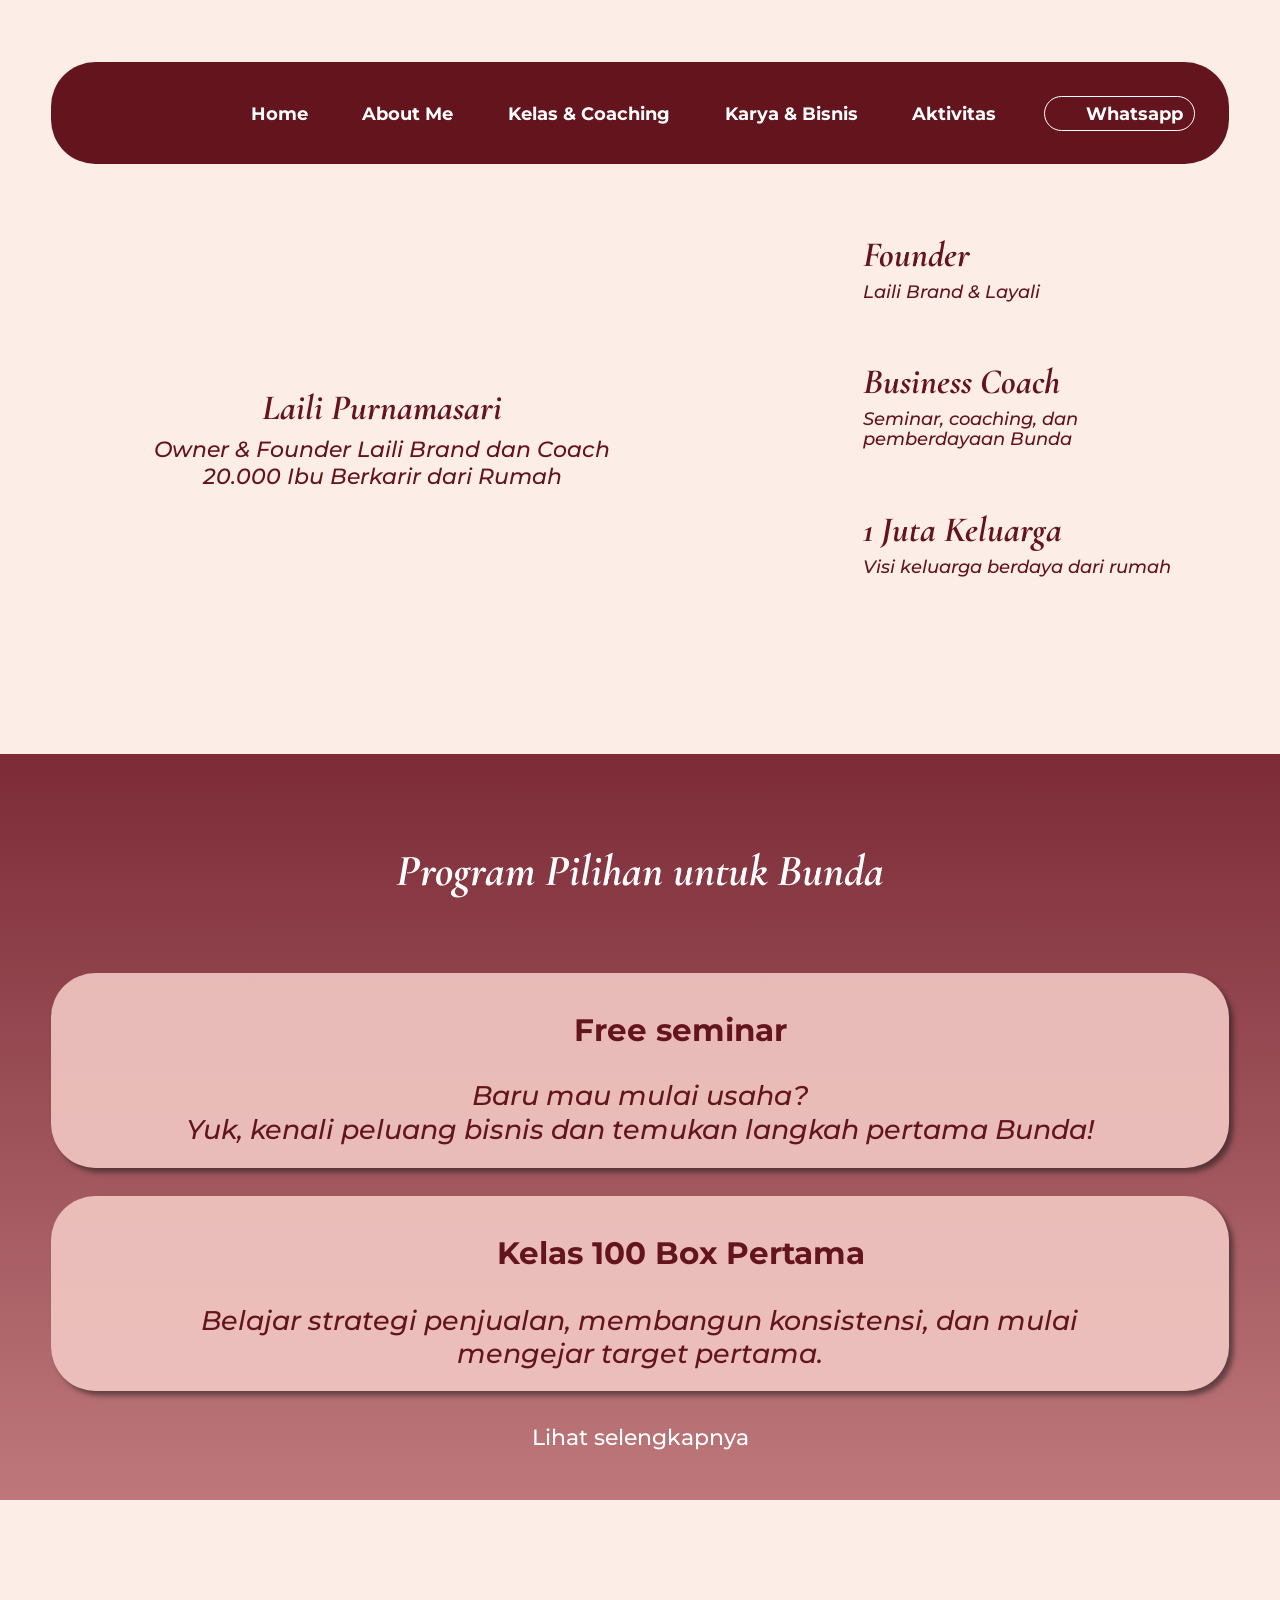
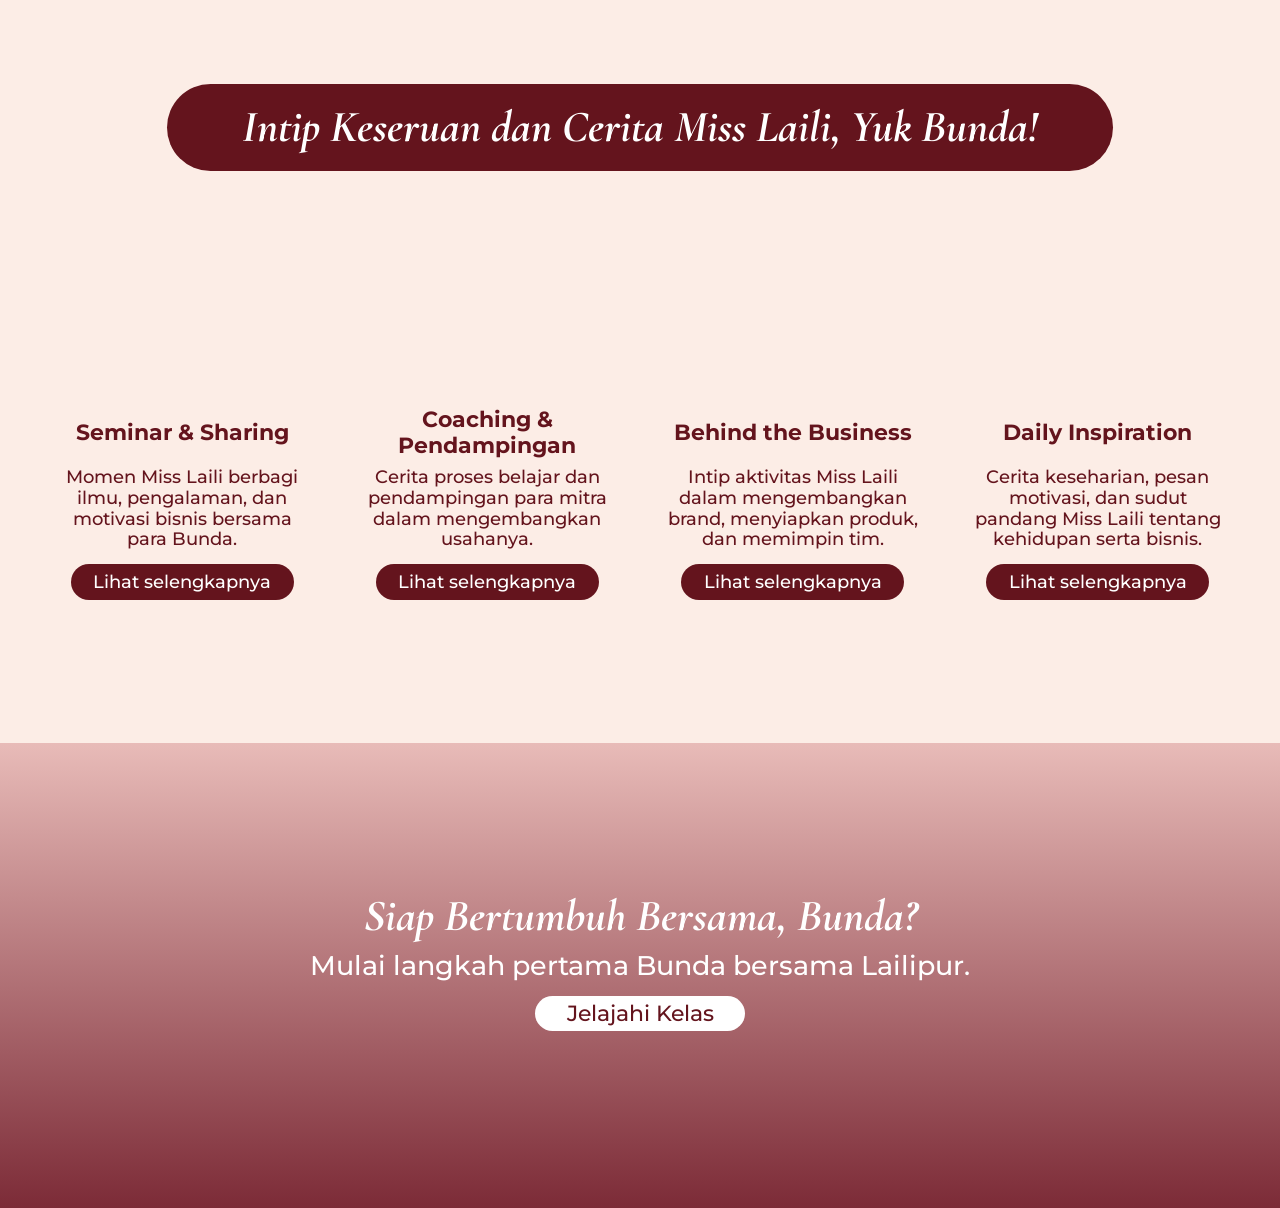
==== commit d6ec47f4: "Add files via upload" ====
--- a/index.html
+++ b/index.html
@@ -7,12 +7,12 @@
   <meta name="description" content="Kenali Miss Laili, temukan kelas dan coaching, serta cerita di balik Laili Brand dan Layali. Bertumbuh bersama Lailipur.">
   <title>Lailipur — Bertumbuh Bersama, Bunda</title>
   <link rel="stylesheet" href="fonts.css">
-  <link rel="stylesheet" href="styles.css">
+  <link rel="stylesheet" href="styles.css?v=20261118-waves4">
 </head>
 <body>
   <a class="skip-link" href="#main">Lewati ke konten</a>
   <div class="site" id="app"></div>
   <dialog id="detail-dialog" aria-labelledby="dialog-title"><button class="dialog-close" aria-label="Tutup">×</button><div id="dialog-content"></div></dialog>
-  <script type="module" src="app.js"></script>
+  <script type="module" src="app.js?v=20261118-mobile2"></script>
 </body>
 </html>
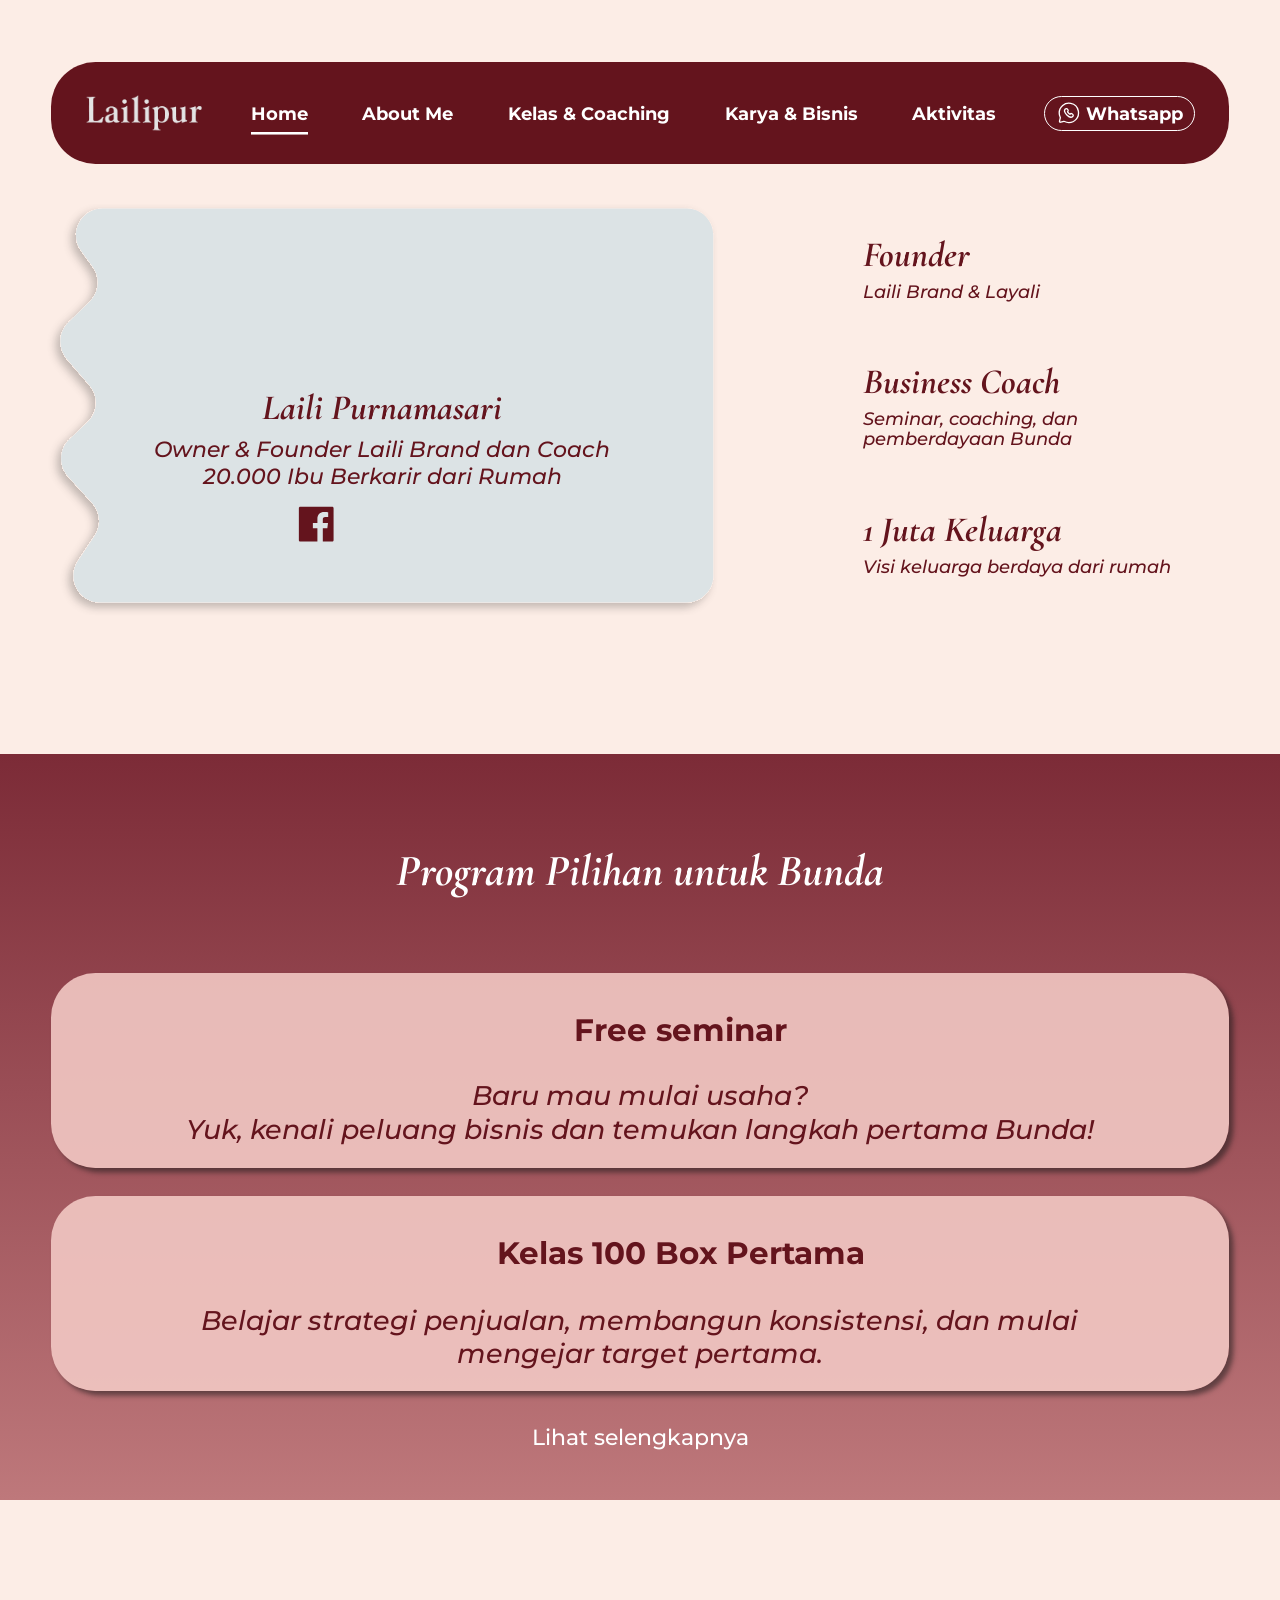
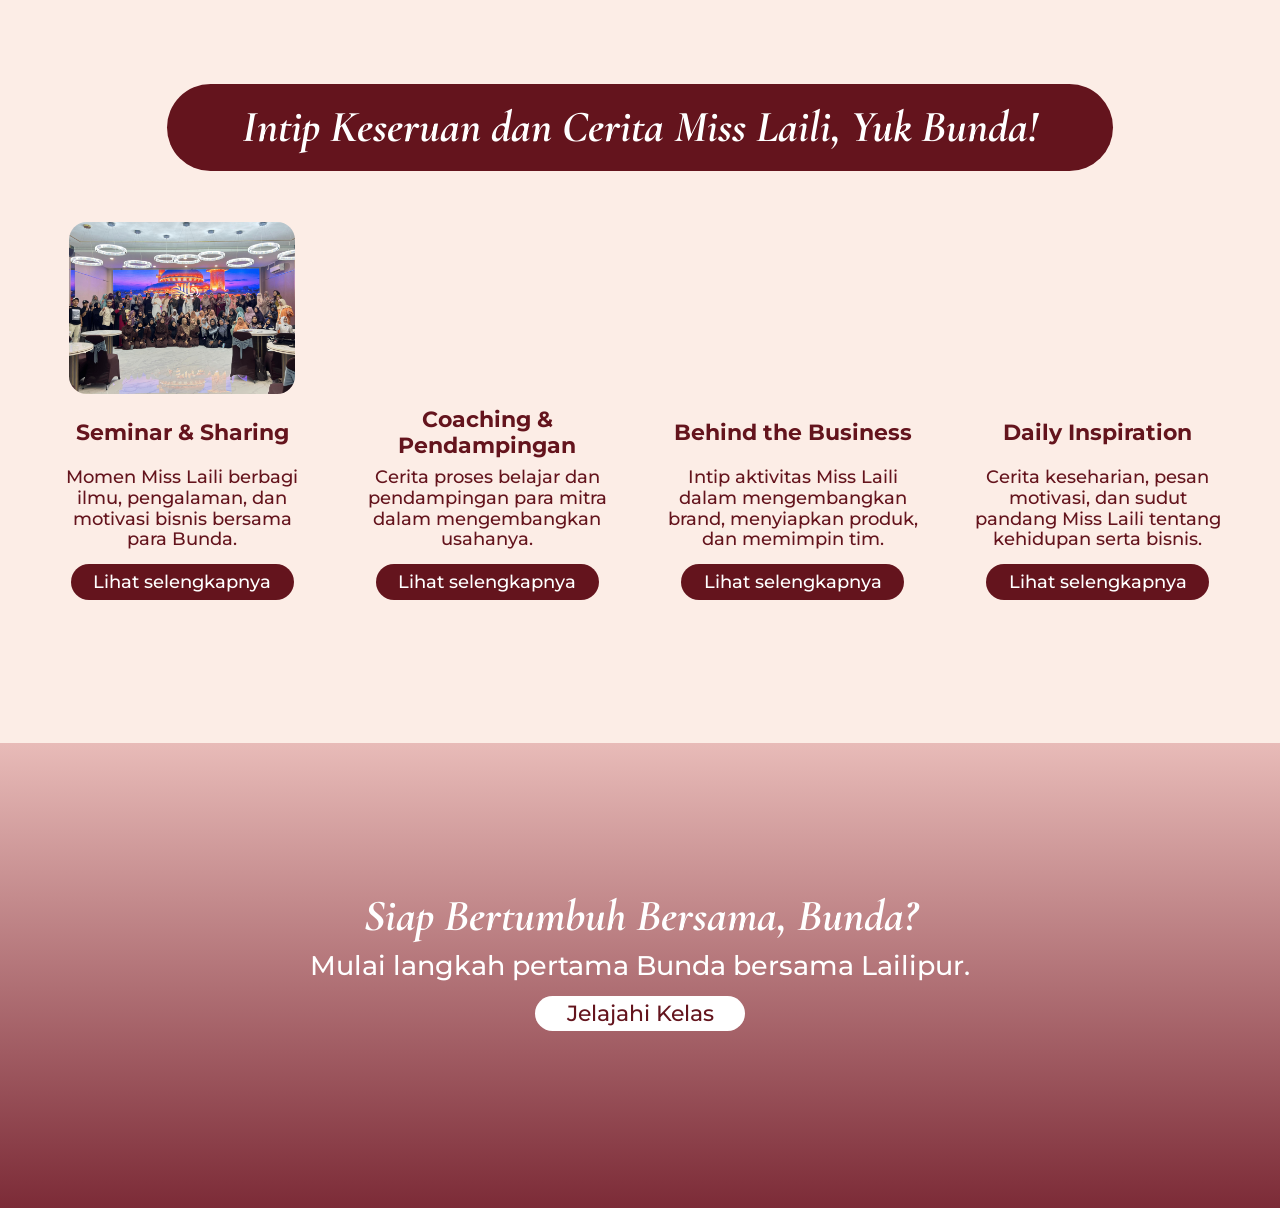
==== commit 8991a4f0: "Update index.html" ====
--- a/index.html
+++ b/index.html
@@ -7,7 +7,7 @@
   <meta name="description" content="Kenali Miss Laili, temukan kelas dan coaching, serta cerita di balik Laili Brand dan Layali. Bertumbuh bersama Lailipur.">
   <title>Lailipur — Bertumbuh Bersama, Bunda</title>
   <link rel="stylesheet" href="fonts.css">
-  <link rel="stylesheet" href="styles.css?v=20261118-waves4">
+  <link rel="stylesheet" href="styles.css?v=20261118-spacing5">
 </head>
 <body>
   <a class="skip-link" href="#main">Lewati ke konten</a>
--- a/styles.css
+++ b/styles.css
@@ -30,9 +30,111 @@
 @media(min-width:701px){.about-contours .contour-right{top:calc(6 * var(--u))}.about-contours .ellipse-0{top:calc(731 * var(--u));left:calc(-441 * var(--u));width:calc(657 * var(--u))}.about-contours .ellipse-1{top:calc(776 * var(--u));left:calc(-447 * var(--u));width:calc(581 * var(--u))}.about-contours .ellipse-2{top:calc(809 * var(--u));left:calc(-447 * var(--u));width:calc(507 * var(--u))}.about-message{padding-top:calc(136 * var(--u));padding-bottom:calc(155 * var(--u))}}
 @media(max-width:700px){.about-contours .contour-right{top:calc(21 * var(--u));right:calc(-146 * var(--u));width:calc(219 * var(--u))}.about-contours .contour-left{top:calc(293 * var(--u));left:calc(-144 * var(--u));width:calc(219 * var(--u))}.about-contours .contour-lower{top:calc(622 * var(--u));right:calc(-144 * var(--u))}}
 .feature-card>.pill{position:absolute;left:50%;bottom:calc(-20 * var(--u));transform:translateX(-50%);margin:0;white-space:nowrap}
-@media(min-width:701px){.brand-section .section-intro{margin-bottom:calc(32 * var(--u))}.count-4 .behind-item:nth-child(2)>span{width:calc(318 * var(--u));white-space:nowrap}.behind-section{padding-bottom:calc(120 * var(--u))}}
+@media(min-width:701px){.brand-section .section-intro{margin-bottom:calc(32 * var(--u))}.count-4 .behind-item:nth-child(2)>span:not(.photo){width:calc(318 * var(--u));white-space:nowrap}.behind-section{padding-bottom:calc(120 * var(--u))}}
 @media(max-width:700px){.feature-card>.pill{bottom:calc(-14 * var(--u))}.class-programs{padding-bottom:calc(98 * var(--u))}.brand-grid{row-gap:calc(50 * var(--u))}.brand-section{padding-bottom:calc(113 * var(--u))}}
 .desktop-nav a[aria-current]:after,.bottom-nav a[aria-current]:after{display:none}.nav-underline{position:absolute;bottom:0;left:0;width:100%}.wide-ribbon:before,.wide-ribbon:after{display:none}.ribbon-line{position:absolute;top:calc(34 * var(--u));width:calc(189 * var(--u));z-index:-1}.left-line{right:100%}.right-line{left:100%}
 @media(max-width:700px){.ribbon-line{width:calc(75 * var(--u));top:calc(25 * var(--u))}.right-line{transform:scaleX(-1)}}
 @media(max-width:700px){.contact-button>span.art{display:block}}
+/* Keep ornamental layers behind the opaque intro artwork, as in Figma. */
+.page-intro{z-index:1}
+.behind-grid{grid-template-columns:repeat(3,minmax(0,1fr))}
+.count-4{grid-template-columns:repeat(4,minmax(0,1fr))}
+.behind-item{min-width:0}
+.count-4 .photo{width:100%;flex:none}
+.behind-wave-outline{position:absolute;top:calc(-109 * var(--u));left:calc(-6 * var(--u));width:calc(1452 * var(--u));transform:scaleX(-1);z-index:1}
+.home-cta .cta-edge{top:auto;bottom:calc(100% - 1px);left:calc(-1 * var(--u));width:calc(1441 * var(--u))}
+.home-cta .cta-edge-outline{top:auto;bottom:calc(100% + 12 * var(--u))}
+@media(min-width:701px){
+  .class-programs .contour-right{top:calc(-456 * var(--u))}
+  .class-programs .contour-left{top:calc(538 * var(--u));bottom:auto}
+  .activity-social{padding-bottom:calc(147 * var(--u))}
+  .social-bottom{top:calc(531 * var(--u));bottom:auto;transform:scaleX(-1)}
+}
+@media(max-width:700px){
+  .class-programs .contour-right{width:calc(219 * var(--u));top:calc(-96 * var(--u));right:calc(-146 * var(--u))}
+  .class-programs .contour-left{width:calc(219 * var(--u));top:calc(225 * var(--u));left:calc(-143 * var(--u));bottom:auto}
+  .class-programs .feature-track{padding-bottom:calc(22 * var(--u));margin-bottom:calc(-22 * var(--u))}
+  .behind-wave-outline{top:calc(-36 * var(--u));left:50%;width:calc(585 * var(--u));transform:translateX(-50%)}
+  .home-cta .cta-edge{left:0;width:calc(413 * var(--u))}
+  .home-cta .cta-edge-outline{bottom:calc(100% + 7 * var(--u))}
+}
+@media(max-width:700px){
+  .bottom-nav.floating-nav{
+    --u:calc(100vw / 412);
+    position:fixed;
+    left:calc(20 * var(--u));
+    right:calc(20 * var(--u));
+    bottom:calc(12px + env(safe-area-inset-bottom, 0px));
+    z-index:30;
+    height:max(48px, calc(49 * var(--u)));
+    margin:0;
+    box-shadow:0 5px 18px #360b1540;
+  }
+  .site footer{min-height:calc(82 * var(--u) + env(safe-area-inset-bottom, 0px));padding:0}
+  .page-home .home-programs::before,
+  .page-home .home-cta::before,
+  .page-home .home-cta::after{
+    content:'';position:absolute;left:0;right:0;height:4px;pointer-events:none;
+  }
+  .page-home .home-programs::before{top:-2px;background:#7c2b37;z-index:1}
+  .page-home .ornamental-title{z-index:2}
+  .page-home .home-cta::before{top:-2px;background:#e8bbb8;z-index:2}
+  .page-home .home-cta::after{bottom:-2px;background:#7c2b37;z-index:2}
+  .page-home footer{background:#7c2b37}
+}
+/* Mobile About Me slots follow the original 412px Figma frame. */
+@media(max-width:700px){
+  .page-about .about-profile{
+    min-height:calc(194 * var(--u));
+    grid-template-columns:calc(155 * var(--u)) minmax(0,1fr);
+    padding:0 calc(22 * var(--u));
+  }
+  .page-about .cutout{
+    width:calc(155 * var(--u));height:calc(174 * var(--u));
+    margin:0;justify-self:start;align-self:end;
+  }
+  .page-about .about-copy{padding-top:calc(30 * var(--u))}
+  .page-about .about-copy h2{
+    font-size:calc(12 * var(--u));max-width:calc(131 * var(--u));
+    margin-top:calc(4 * var(--u));
+  }
+  .page-about .about-copy>p{
+    font-size:calc(7 * var(--u));line-height:1.1;
+    max-width:calc(175 * var(--u));min-height:calc(44 * var(--u));
+    margin-top:calc(8 * var(--u));
+  }
+  .page-about .about-copy .socials{margin-top:calc(7 * var(--u))}
+  .page-about .about-belief{
+    grid-template-columns:calc(149 * var(--u)) minmax(0,1fr);
+    gap:calc(19 * var(--u));
+    padding:calc(25 * var(--u)) calc(25 * var(--u)) calc(22 * var(--u));
+  }
+  .page-about .belief-photos{width:calc(149 * var(--u));gap:calc(6 * var(--u))}
+  .page-about .belief-copy{max-width:calc(162 * var(--u))}
+  .page-about .belief-top{top:auto;bottom:calc(100% - 1px)}
+  .page-about .about-belief::before{
+    content:'';position:absolute;top:-1px;left:0;right:0;height:3px;
+    background:#f2c8c4;z-index:2;pointer-events:none;
+  }
+  .page-about .belief-bottom{
+    bottom:calc(-30 * var(--u));transform:translateX(-50%) rotate(180deg);
+    filter:drop-shadow(0 calc(-2 * var(--u)) calc(1.6 * var(--u)) #593c3326);
+    clip-path:inset(calc(-12 * var(--u)) 0 0 0);
+  }
+  .page-about .belief-bottom::after{
+    content:'';position:absolute;left:0;right:0;bottom:0;
+    height:calc(16 * var(--u));background:#fcede6;
+  }
+  .page-about .about-message{margin-top:calc(30 * var(--u))}
+  .page-about .message-background{width:calc(449 * var(--u));left:calc(-18.5 * var(--u))}
+}
+@media(max-width:700px){
+  .page-classes .class-benefits{
+    background:linear-gradient(to bottom,#f2c8c4 0,#ffdada calc(42 * var(--u)),#fcede6 100%);
+  }
+  .page-classes .benefit-wave{top:auto;bottom:calc(100% - 1px)}
+  .page-classes .classes-intro .intro-copy>p:last-child{
+    transform:translateY(calc(-6 * var(--u)));
+  }
+}
 @media(prefers-reduced-motion:reduce){html{scroll-behavior:auto}*{transition:none!important}}
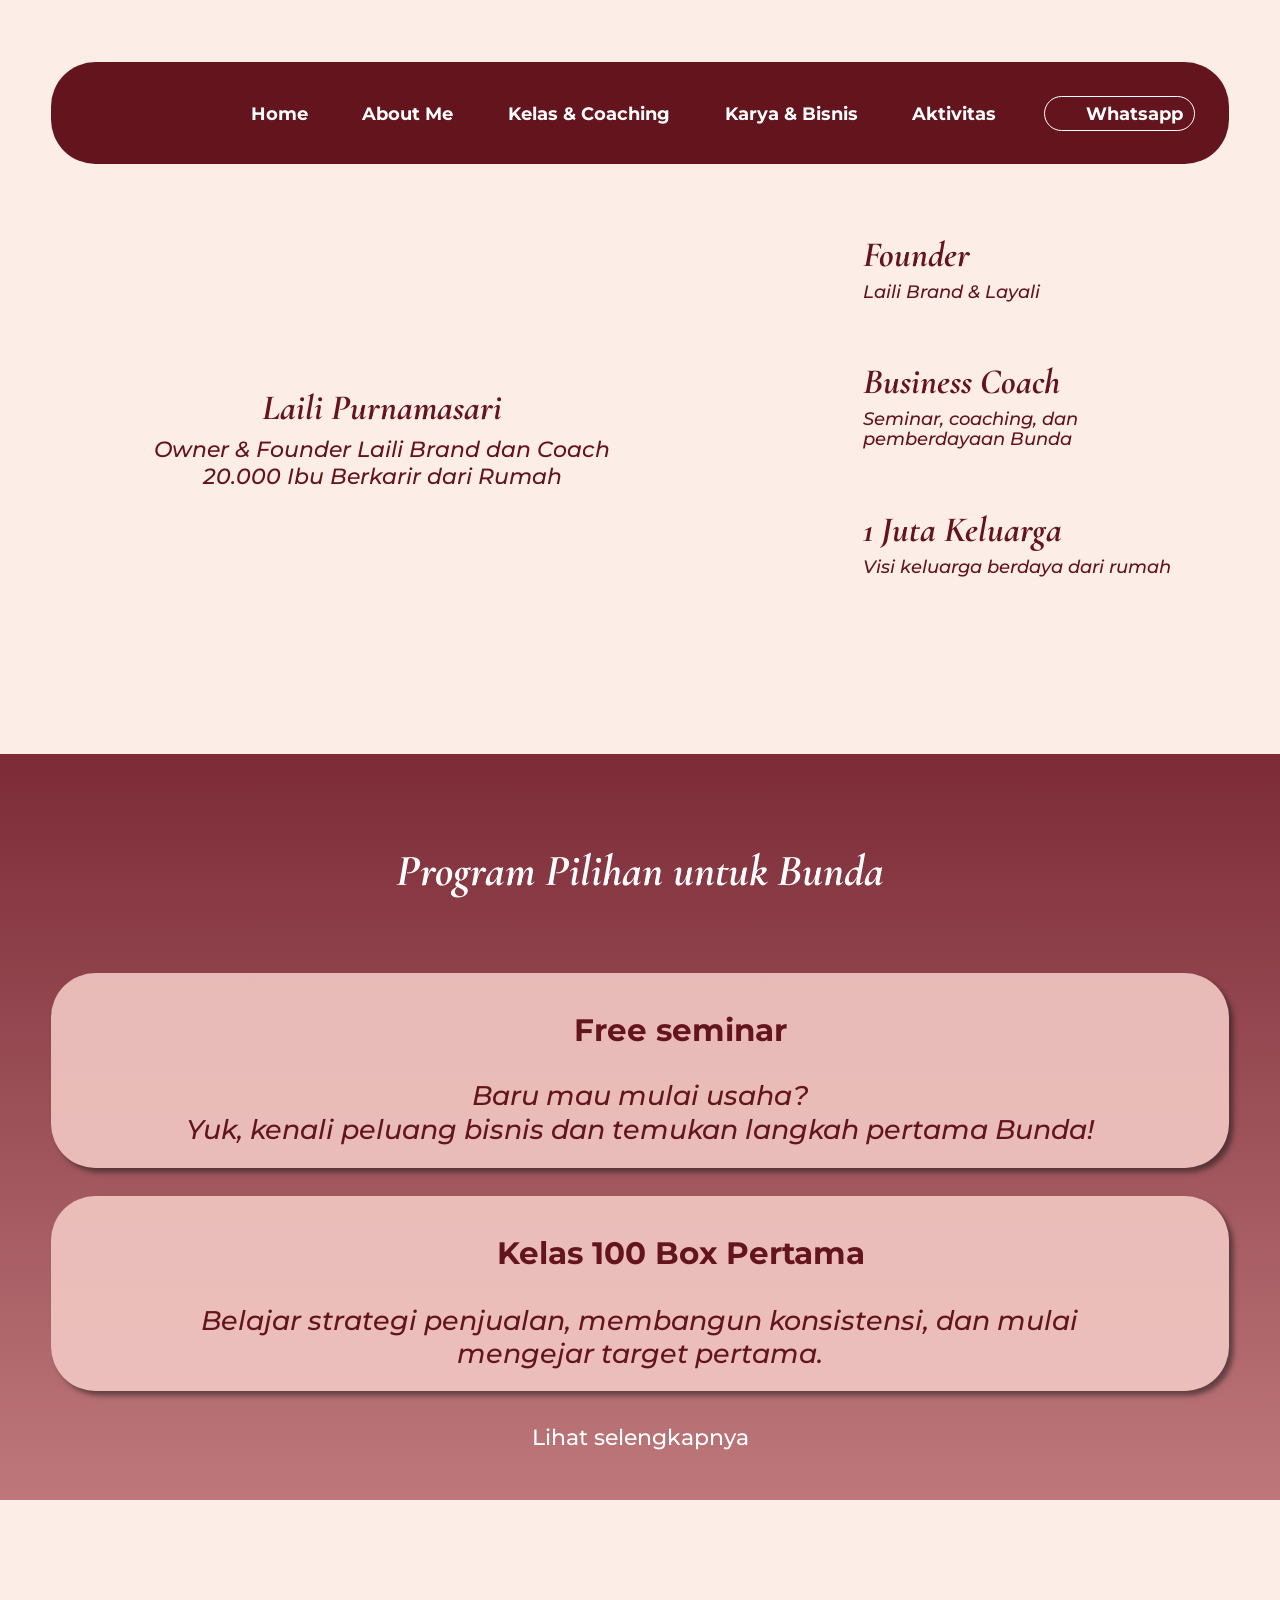
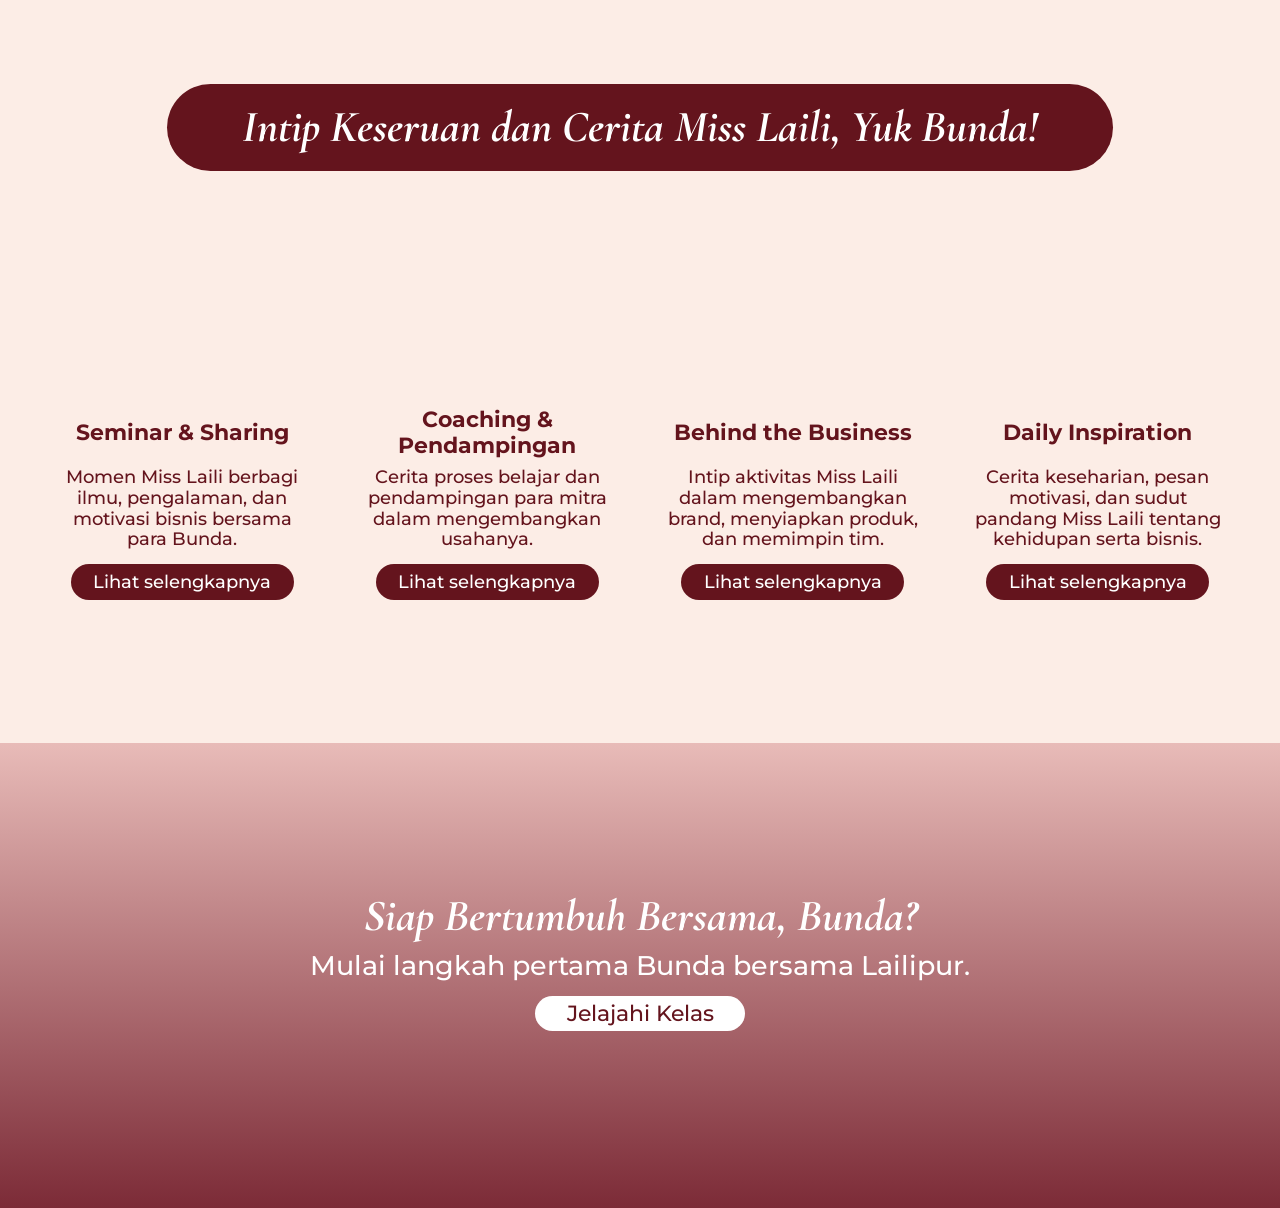
==== commit 9024ef91: "Update index.html" ====
--- a/index.html
+++ b/index.html
@@ -7,7 +7,7 @@
   <meta name="description" content="Kenali Miss Laili, temukan kelas dan coaching, serta cerita di balik Laili Brand dan Layali. Bertumbuh bersama Lailipur.">
   <title>Lailipur — Bertumbuh Bersama, Bunda</title>
   <link rel="stylesheet" href="fonts.css">
-  <link rel="stylesheet" href="styles.css?v=20261118-spacing5">
+  <link rel="stylesheet" href="styles.css?v=20261118-intro6">
 </head>
 <body>
   <a class="skip-link" href="#main">Lewati ke konten</a>
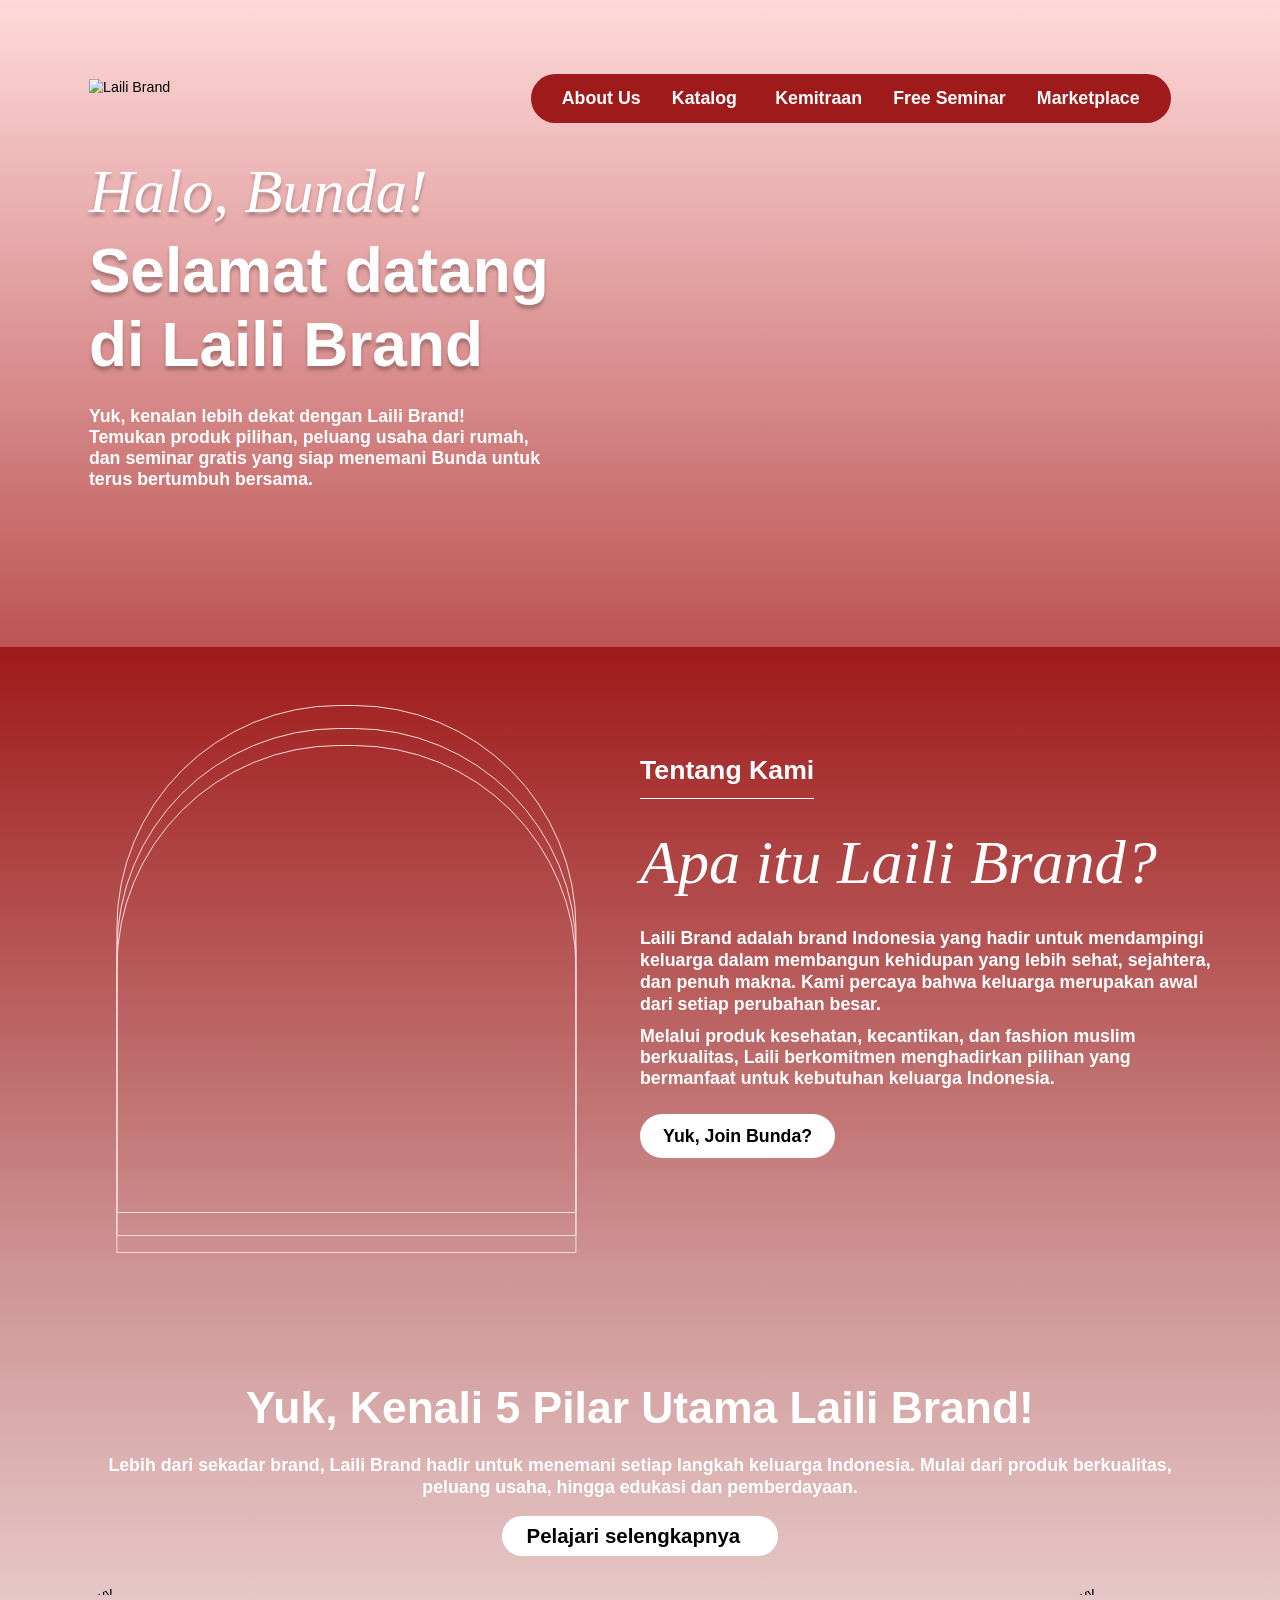
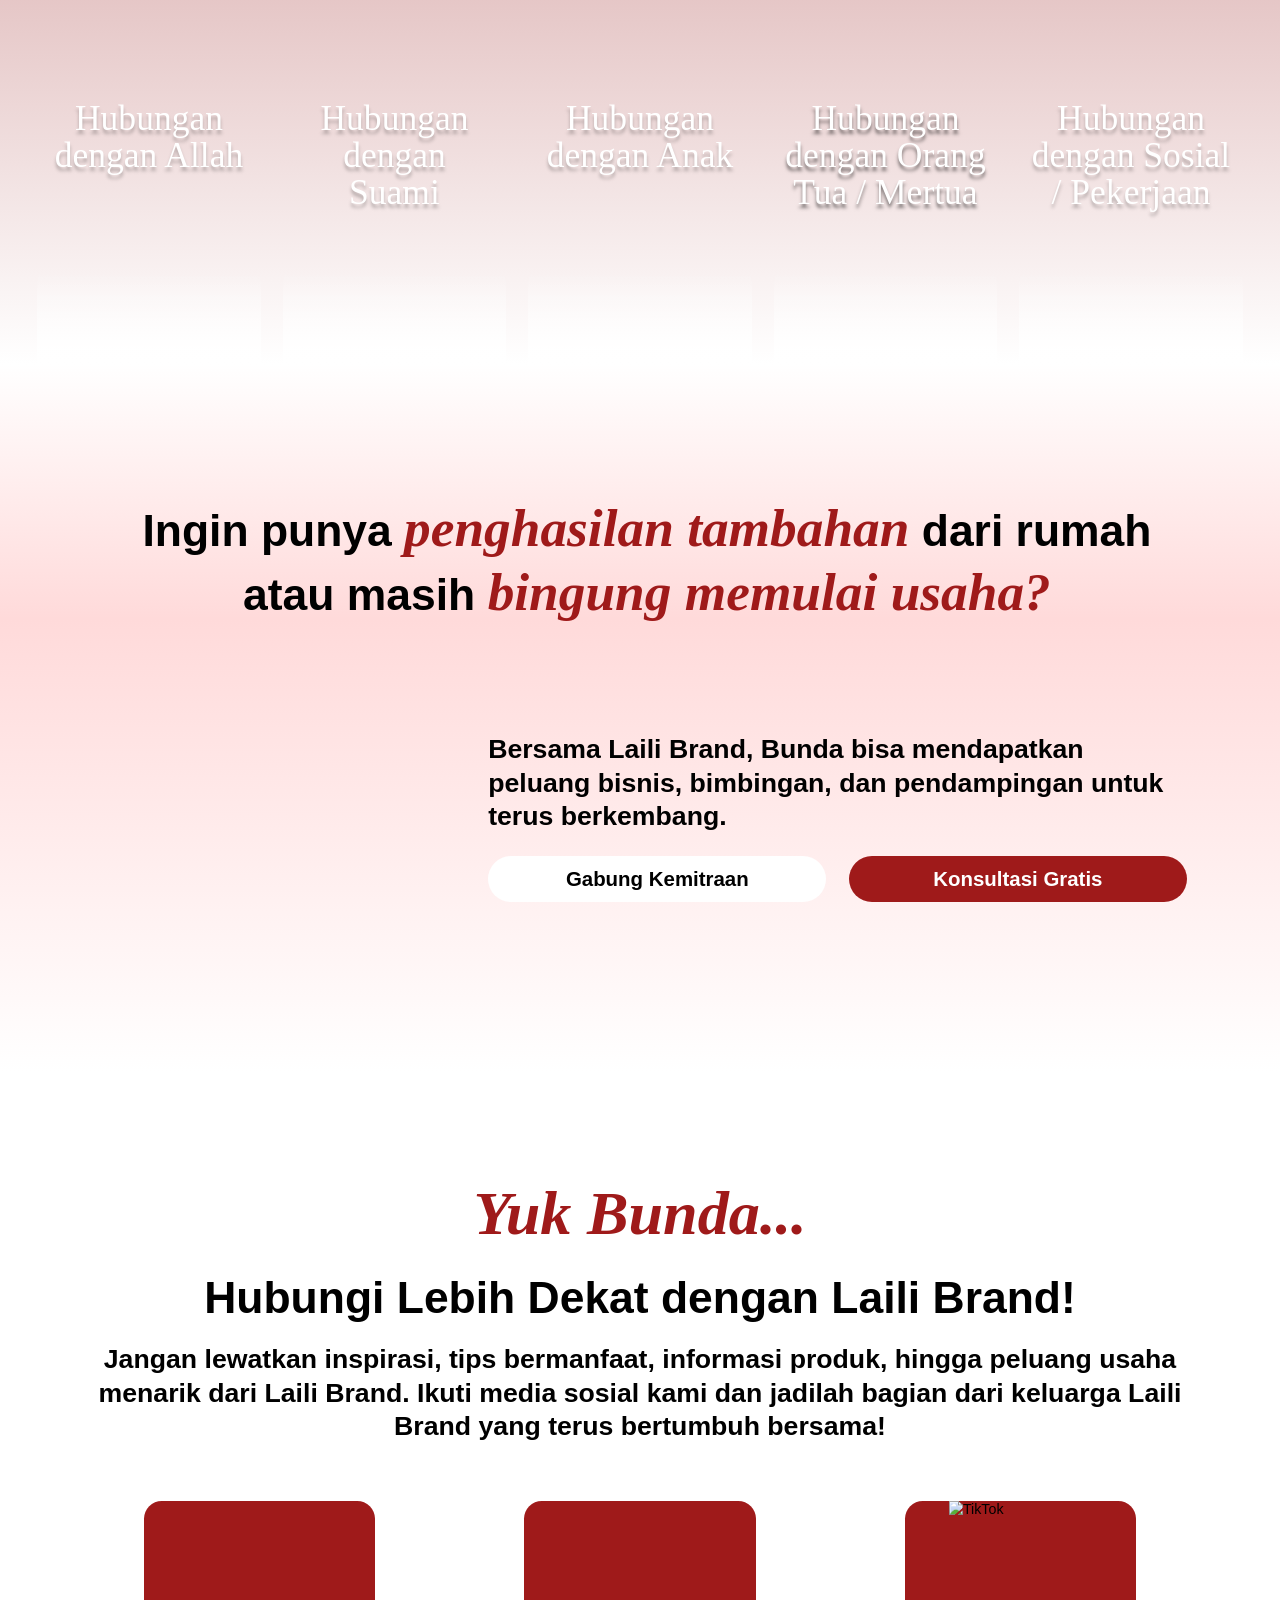
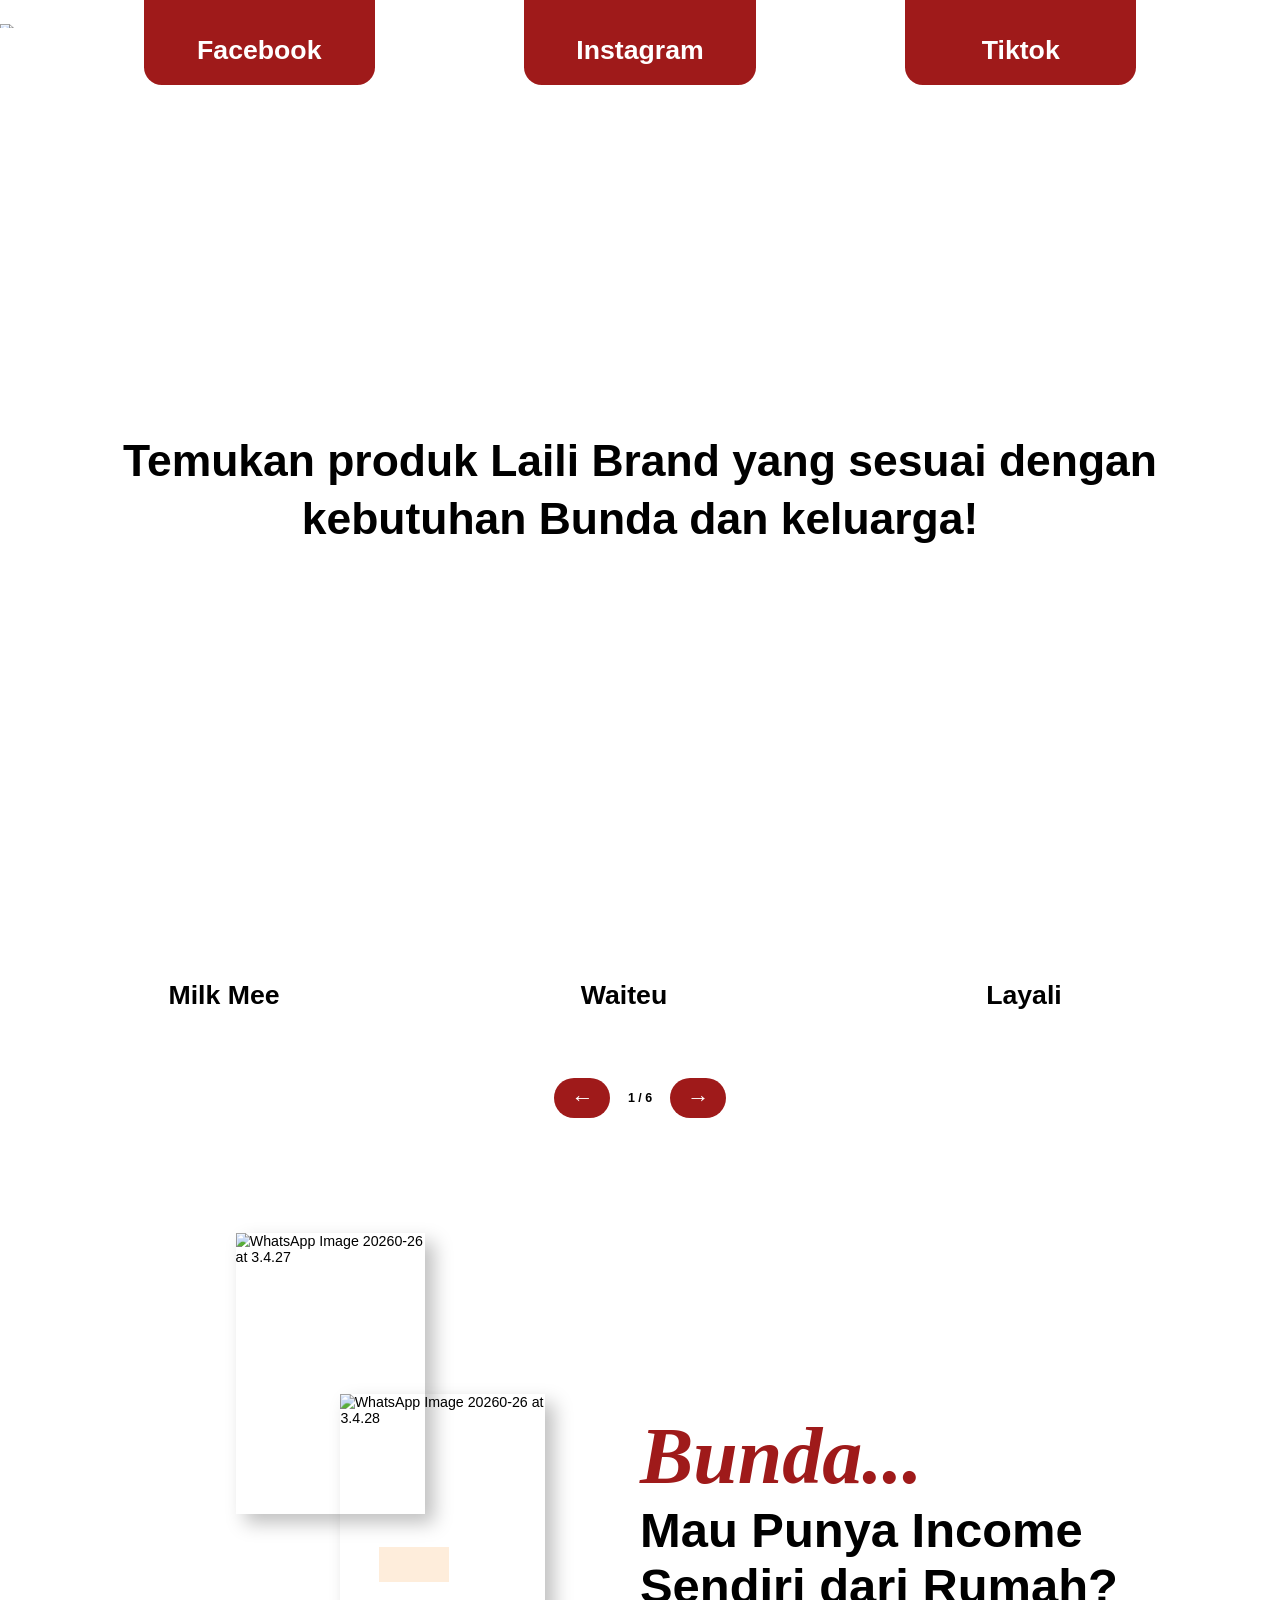
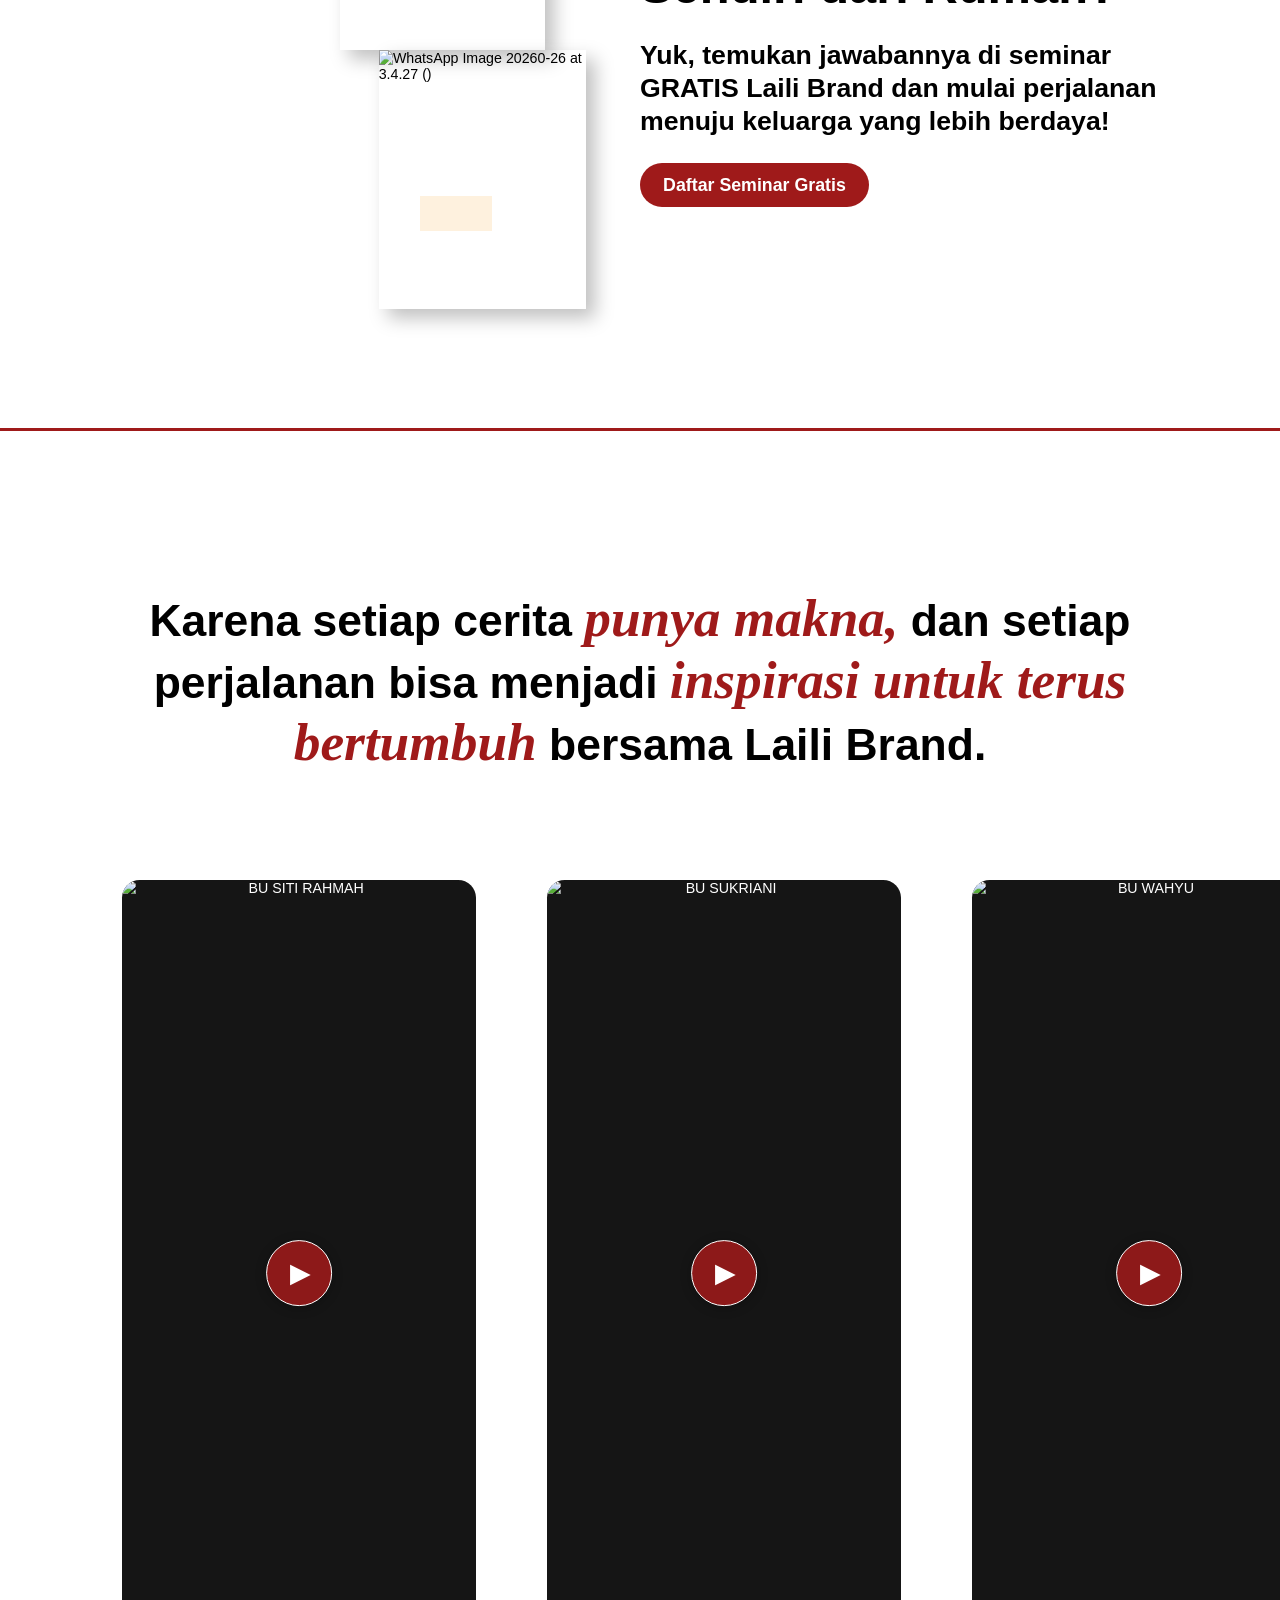
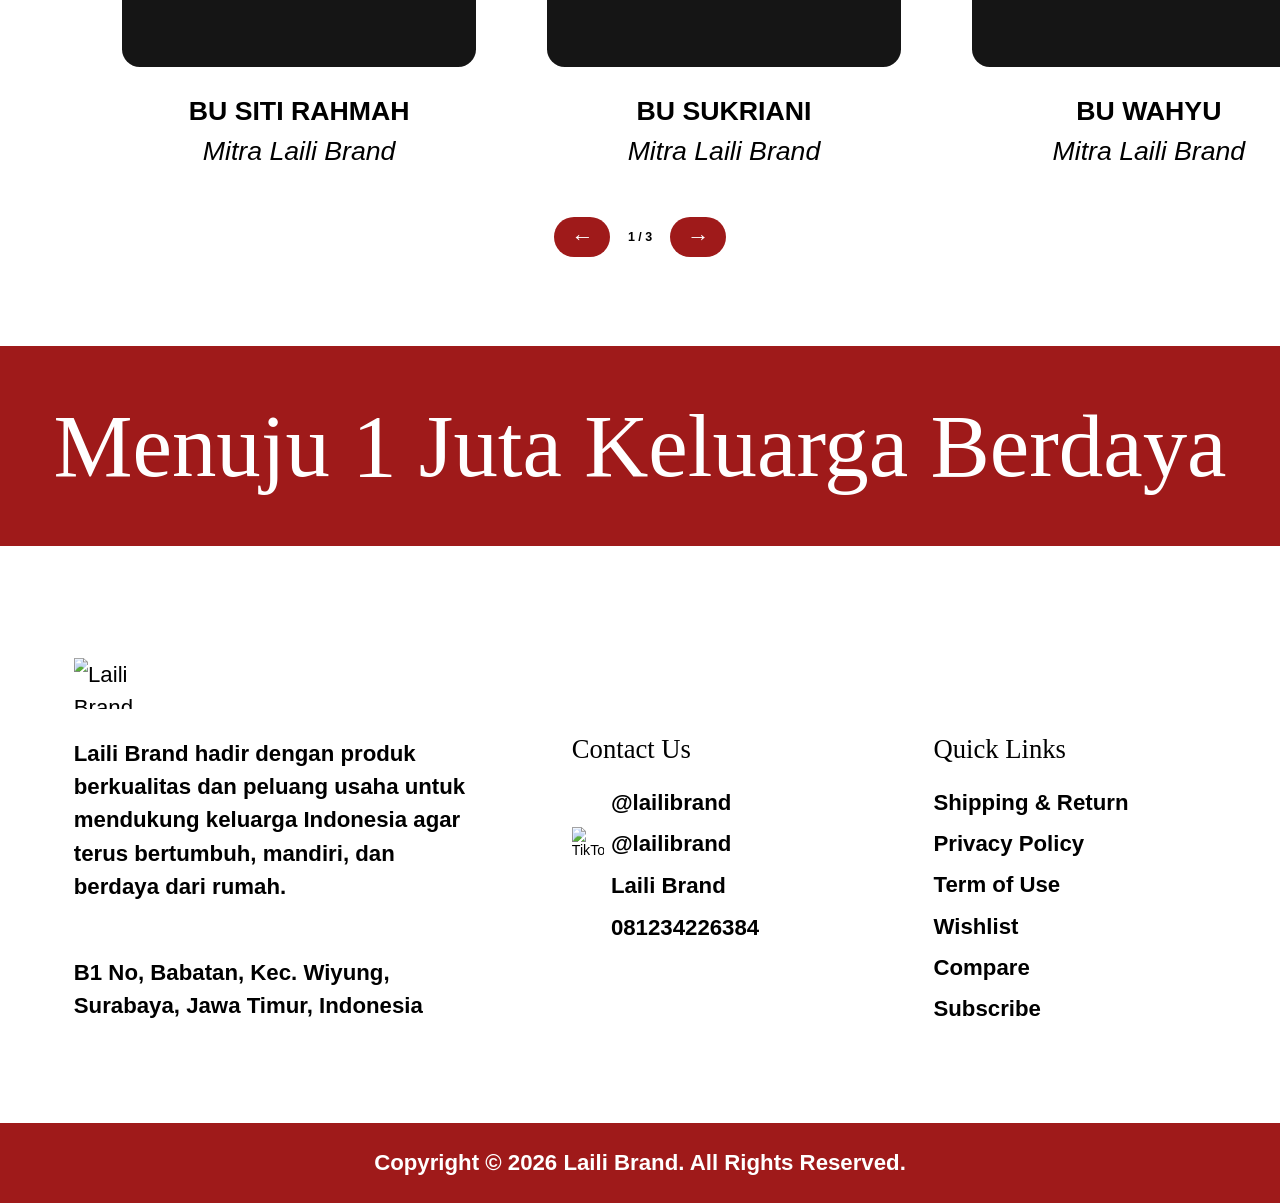
==== commit 96ab8874: "Add files via upload" ====
--- a/index.html
+++ b/index.html
@@ -1,18 +1,1201 @@
 <!doctype html>
-<html lang="id">
-<head>
-  <meta charset="UTF-8">
-  <meta name="viewport" content="width=device-width, initial-scale=1">
-  <meta name="theme-color" content="#64141d">
-  <meta name="description" content="Kenali Miss Laili, temukan kelas dan coaching, serta cerita di balik Laili Brand dan Layali. Bertumbuh bersama Lailipur.">
-  <title>Lailipur — Bertumbuh Bersama, Bunda</title>
-  <link rel="stylesheet" href="fonts.css">
-  <link rel="stylesheet" href="styles.css?v=20261118-intro6">
-</head>
-<body>
-  <a class="skip-link" href="#main">Lewati ke konten</a>
-  <div class="site" id="app"></div>
-  <dialog id="detail-dialog" aria-labelledby="dialog-title"><button class="dialog-close" aria-label="Tutup">×</button><div id="dialog-content"></div></dialog>
-  <script type="module" src="app.js?v=20261118-mobile2"></script>
-</body>
+<html lang="id" style="--page-scale: 0.8888888888888888">
+  <head>
+    <meta charset="utf-8" />
+    <meta name="viewport" content="width=device-width,initial-scale=1" />
+    <meta
+      name="description"
+      content="Kenali Laili Brand: produk keluarga, peluang kemitraan, dan seminar gratis."
+    />
+    <title>Laili Brand — Keluarga Berdaya</title>
+    <link rel="stylesheet" href="styles.css?v=20261127-video1" />
+    <link rel="stylesheet" href="layout.css?v=20261127-video1" />
+    <link rel="stylesheet" href="mobile-art.css?v=20261127-video1" />
+    <link rel="stylesheet" href="mobile-hero.css?v=20261127-video1" />
+    <link rel="stylesheet" href="mobile-design.css?v=20261127-video1" />
+    <link rel="stylesheet" href="video-testimonials.css?v=20261127-video1" />
+  </head>
+  <body>
+    <main
+      data-node-id="1:2"
+      data-name="Laili Brand Landing Page UI KIT (Newww)"
+    >
+      <div
+        id="home"
+        role="banner"
+        aria-label="home"
+        class="layer-1"
+        data-node-id="1:3"
+        data-name="Header"
+      >
+        <div class="layer-2" data-node-id="1:4" data-name="Background"></div>
+
+        <div
+          class="layer-21"
+          data-node-id="1:25"
+          data-name="LOGO LAILI WHITE (1) 1"
+        >
+          <img alt="Laili Brand" class="layer-22" src="./assets/c8ecf.png" />
+        </div>
+        <div class="layer-23" data-node-id="1:26">
+          <picture
+            ><source media="(max-width:760px)" srcset="./assets/b2524.svg" />
+            <img alt="" class="layer-24" src="./assets/53135.svg"
+          /></picture>
+        </div>
+
+        <button
+          class="mobile-menu-toggle"
+          type="button"
+          aria-label="Buka menu"
+          aria-controls="main-navigation"
+          aria-expanded="false"
+        >
+          <img src="./assets/b7d92.svg" alt="" />
+        </button>
+        <nav id="main-navigation" class="navigation" aria-label="Menu utama">
+          <a class="layer-10" data-node-id="1:10" href="#about">About Us</a>
+          <details class="catalog-menu">
+            <summary>Katalog <img src="./assets/2b9dc.svg" alt="" /></summary>
+            <div>
+              <a href="#milk-mee">Milk Mee</a><a href="#layali">Layali</a>
+            </div>
+          </details>
+          <a class="layer-12" data-node-id="1:12" href="#partnership"
+            >Kemitraan</a
+          ><a class="layer-11" data-node-id="1:11" href="#seminar"
+            >Free Seminar</a
+          ><a class="layer-13" data-node-id="1:13" href="#products"
+            >Marketplace</a
+          >
+        </nav>
+        <div class="hero-copy">
+          <div class="layer-3" data-node-id="2:51">
+            <p class="layer-4" data-node-id="1:5">Halo, Bunda!</p>
+          </div>
+          <h1 class="layer-5" data-node-id="1:6">
+            Selamat datang di Laili Brand
+          </h1>
+          <div class="layer-35" data-node-id="1:29">
+            <p class="layer-36">Yuk, kenalan lebih dekat dengan Laili Brand!</p>
+            <p class="layer-37">
+              Temukan produk pilihan, peluang usaha dari rumah, dan seminar
+              gratis yang siap menemani Bunda untuk terus bertumbuh bersama.
+            </p>
+          </div>
+        </div>
+        <div class="layer-6" data-node-id="1:7">
+          <picture
+            ><source media="(max-width:760px)" srcset="./assets/54ffa.png" />
+            <img
+              alt="Header"
+              class="layer-7"
+              height="1021"
+              src="./assets/cdf24.png"
+              width="1021"
+          /></picture>
+        </div>
+        <div class="layer-25" data-node-id="1:27">
+          <div class="layer-26">
+            <div
+              class="layer-27"
+              data-name="IMG_20260203_144120_613.jpg-Photoroom 1"
+            >
+              <div class="layer-28">
+                <img
+                  alt="IMG_202602034420_63"
+                  class="layer-29"
+                  src="./assets/fc3f0.png"
+                />
+              </div>
+            </div>
+          </div>
+        </div>
+        <div class="layer-30" data-node-id="1:28">
+          <div class="layer-31">
+            <div
+              class="layer-32"
+              data-name="IMG_20260310_084748_578.jpg-Photoroom 1"
+            >
+              <div class="layer-33">
+                <img
+                  alt="IMG_2026030_084748_578"
+                  class="layer-34"
+                  src="./assets/3dcfa.png"
+                />
+              </div>
+            </div>
+          </div>
+        </div>
+      </div>
+      <div
+        id="about"
+        role="region"
+        aria-label="about"
+        data-node-id="1:30"
+        data-name="Call to Action"
+        class="split-section"
+      >
+        <div class="art" style="--scene-height: 695; --art-scale: 1">
+          <div class="art-scene">
+            <div class="layer-52" data-node-id="1:38">
+              <div class="layer-53">
+                <div class="layer-54">
+                  <div class="layer-55">
+                    <img
+                      alt="Call to Action"
+                      class="layer-56"
+                      src="./assets/f6296.png"
+                    />
+                  </div>
+                </div>
+              </div>
+            </div>
+            <div class="layer-57" data-node-id="1:39">
+              <div class="layer-58"><div class="layer-59"></div></div>
+            </div>
+            <div class="layer-60" data-node-id="1:40">
+              <div class="layer-61"><div class="layer-62"></div></div>
+            </div>
+            <div class="layer-63" data-node-id="1:41">
+              <div class="layer-64"><div class="layer-65"></div></div>
+            </div>
+            <div class="layer-66" data-node-id="1:42">
+              <div class="layer-67">
+                <div
+                  class="layer-68"
+                  data-name="Cheerful Hijabi Woman Sharing an Idea-Photoroom 1"
+                >
+                  <div class="layer-69">
+                    <img
+                      alt="Cheerful Hijabi Woman Sharing an Idea"
+                      class="layer-70"
+                      src="./assets/55191.png"
+                    />
+                  </div>
+                </div>
+              </div>
+            </div>
+            <div class="layer-71" data-node-id="1:43">
+              <div class="layer-72">
+                <div class="layer-73" data-name="Search - Iconly Pro">
+                  <picture
+                    ><source
+                      media="(max-width:760px)"
+                      srcset="./assets/eb323.svg" />
+                    <img alt="" class="layer-74" src="./assets/a65bc.svg"
+                  /></picture>
+                </div>
+              </div>
+            </div>
+            <div class="layer-75" data-node-id="1:46">
+              <div class="layer-76">
+                <div class="layer-77" data-name="Sta 5r - Iconly Pro">
+                  <picture
+                    ><source
+                      media="(max-width:760px)"
+                      srcset="./assets/f301d.svg" />
+                    <img alt="" class="layer-78" src="./assets/a77ce.svg"
+                  /></picture>
+                </div>
+              </div>
+            </div>
+            <div
+              class="layer-79"
+              data-node-id="1:48"
+              style="container-type: size"
+            >
+              <div class="layer-80">
+                <div class="layer-81" data-name="Vector">
+                  <div class="layer-82">
+                    <picture
+                      ><source
+                        media="(max-width:760px)"
+                        srcset="./assets/7df7e.svg" />
+                      <img alt="" class="layer-83" src="./assets/64dff.svg"
+                    /></picture>
+                  </div>
+                </div>
+              </div>
+            </div>
+            <div class="layer-84" data-node-id="1:49">
+              <div class="layer-85">
+                <div class="layer-86" data-name="Christmas Bulb - Iconly Pro">
+                  <picture
+                    ><source
+                      media="(max-width:760px)"
+                      srcset="./assets/ca12a.svg" />
+                    <img alt="" class="layer-87" src="./assets/efc4e.svg"
+                  /></picture>
+                </div>
+              </div>
+            </div>
+          </div>
+        </div>
+        <div class="copy">
+          <p class="layer-50" data-node-id="1:36">Tentang Kami</p>
+          <p class="layer-51" data-node-id="1:37">Apa itu Laili Brand?</p>
+          <div class="layer-43" data-node-id="1:35">
+            <p class="layer-44">
+              <span class="layer-45">Laili Brand</span
+              ><span class="layer-46"> </span
+              ><span class="layer-47"
+                >adalah brand Indonesia yang hadir untuk mendampingi keluarga
+                dalam membangun kehidupan yang lebih sehat, sejahtera, dan penuh
+                makna. Kami percaya bahwa keluarga merupakan awal dari setiap
+                perubahan besar.</span
+              >
+            </p>
+            <p class="layer-48">​</p>
+            <p class="layer-49">
+              Melalui produk kesehatan, kecantikan, dan fashion muslim
+              berkualitas, Laili berkomitmen menghadirkan pilihan yang
+              bermanfaat untuk kebutuhan keluarga Indonesia.
+            </p>
+          </div>
+          <a class="layer-42" data-node-id="1:34" href="#partnership"
+            >Yuk, Join Bunda?</a
+          >
+        </div>
+      </div>
+      <div
+        id="pillars"
+        role="region"
+        aria-label="pillars"
+        class="layer-91"
+        data-node-id="1:55"
+        data-name="5 Hierarki"
+      >
+        <div class="mobile-pillar-lines" aria-hidden="true">
+          <img src="./assets/9fb49.svg" alt="" /><img
+            src="./assets/5c10e.svg"
+            alt=""
+          /><img src="./assets/bb83a.svg" alt="" /><img
+            src="./assets/7b40e.svg"
+            alt=""
+          /><img src="./assets/b9369.svg" alt="" />
+        </div>
+        <div class="section-intro">
+          <p class="layer-152" data-node-id="1:91">
+            Yuk, Kenali 5 Pilar Utama Laili Brand!
+          </p>
+          <p class="layer-151" data-node-id="1:90">
+            Lebih dari sekadar brand, Laili Brand hadir untuk menemani setiap
+            langkah keluarga Indonesia. Mulai dari produk berkualitas, peluang
+            usaha, hingga edukasi dan pemberdayaan.
+          </p>
+          <a class="layer-143" data-node-id="1:85" href="#pillars"
+            >Pelajari selengkapnya<picture
+              ><source media="(max-width:760px)" srcset="./assets/47646.svg" />
+              <img src="./assets/401e6.svg" alt="" /></picture
+          ></a>
+        </div>
+        <div class="layer-92" data-node-id="1:56" data-name="Background"></div>
+        <div class="layer-93" data-node-id="1:57">
+          <div class="layer-94" data-node-id="1:58">
+            <div class="layer-95" data-node-id="1:59"></div>
+          </div>
+          <div class="layer-101" data-node-id="1:63">
+            <div class="layer-102">
+              <div class="layer-103">
+                <div class="layer-104">
+                  <picture
+                    ><source
+                      media="(max-width:760px)"
+                      srcset="./assets/5c10e.svg" />
+                    <img alt="" class="layer-105" src="./assets/70d21.svg"
+                  /></picture>
+                </div>
+              </div>
+            </div>
+          </div>
+        </div>
+        <div class="layer-106" data-node-id="1:64">
+          <div class="layer-107" data-node-id="1:65"></div>
+          <div class="layer-113" data-node-id="1:69">
+            <div class="layer-114">
+              <div class="layer-115">
+                <div class="layer-116">
+                  <picture
+                    ><source
+                      media="(max-width:760px)"
+                      srcset="./assets/5c10e.svg" />
+                    <img alt="" class="layer-117" src="./assets/70d21.svg"
+                  /></picture>
+                </div>
+              </div>
+            </div>
+          </div>
+        </div>
+        <div class="layer-118" data-node-id="1:70">
+          <div class="layer-119" data-node-id="1:71"></div>
+          <div class="layer-125" data-node-id="1:76">
+            <div class="layer-126">
+              <div class="layer-127">
+                <div class="layer-128">
+                  <picture
+                    ><source
+                      media="(max-width:760px)"
+                      srcset="./assets/5c10e.svg" />
+                    <img alt="" class="layer-129" src="./assets/70d21.svg"
+                  /></picture>
+                </div>
+              </div>
+            </div>
+          </div>
+        </div>
+        <div class="layer-130" data-node-id="1:77">
+          <div class="layer-131" data-node-id="1:82">
+            <div class="layer-132">
+              <div class="layer-133">
+                <div class="layer-134">
+                  <picture
+                    ><source
+                      media="(max-width:760px)"
+                      srcset="./assets/5c10e.svg" />
+                    <img alt="" class="layer-135" src="./assets/70d21.svg"
+                  /></picture>
+                </div>
+              </div>
+            </div>
+          </div>
+          <div class="layer-138" data-node-id="8:2"></div>
+        </div>
+        <div class="layer-141" data-node-id="1:83">
+          <div class="layer-142" data-node-id="1:84"></div>
+          <div
+            class="layer-144"
+            data-node-id="1:86"
+            data-name="Arrow - Left 2 - Iconly Pro"
+          >
+            <div
+              class="layer-145"
+              data-node-id="1:87"
+              style="container-type: size"
+              data-name="Iconly/Light/Arrow---Left-2"
+            >
+              <div
+                class="layer-146"
+                data-node-id="1:88"
+                style="container-type: size"
+              >
+                <div class="layer-147">
+                  <div class="layer-148" data-name="Arrow---Left-2">
+                    <div class="layer-149">
+                      <picture
+                        ><source
+                          media="(max-width:760px)"
+                          srcset="./assets/47646.svg" />
+                        <img alt="" class="layer-150" src="./assets/401e6.svg"
+                      /></picture>
+                    </div>
+                  </div>
+                </div>
+              </div>
+            </div>
+          </div>
+        </div>
+        <div class="layer-153" data-node-id="1:92">
+          <div class="layer-154" data-node-id="1:93">
+            <div class="layer-155">
+              <picture
+                ><source
+                  media="(max-width:760px)"
+                  srcset="./assets/9fb49.svg" />
+                <img alt="" class="layer-156" src="./assets/be971.svg"
+              /></picture>
+            </div>
+          </div>
+          <div class="layer-159" data-node-id="1:96"></div>
+        </div>
+        <div class="pillar-grid">
+          <article class="pillar-card">
+            <div class="layer-157" data-node-id="1:95">
+              <img
+                alt="5 Hierarki"
+                class="layer-158"
+                src="./assets/a8061.png"
+              />
+            </div>
+            <p class="layer-161" data-node-id="1:98">Hubungan dengan Allah</p>
+            <div
+              class="layer-160"
+              data-node-id="1:97"
+              style="
+                background-image: linear-gradient(
+                  180.06307407473565deg,
+                  rgba(255, 255, 255, 0) 50.116%,
+                  rgb(255, 255, 255) 99.932%
+                );
+              "
+            ></div>
+          </article>
+          <article class="pillar-card">
+            <div class="layer-96" data-node-id="1:60">
+              <div class="layer-97">
+                <img
+                  alt="5 Hierarki"
+                  class="layer-98"
+                  src="./assets/948a1.png"
+                />
+              </div>
+            </div>
+            <p class="layer-99" data-node-id="1:61">Hubungan dengan Suami</p>
+            <div
+              class="layer-100"
+              data-node-id="1:62"
+              style="
+                background-image: linear-gradient(
+                  180.06459393068556deg,
+                  rgba(255, 255, 255, 0) 50.116%,
+                  rgb(255, 255, 255) 99.932%
+                );
+              "
+            ></div>
+          </article>
+          <article class="pillar-card">
+            <div class="layer-108" data-node-id="1:66">
+              <div class="layer-109">
+                <img
+                  alt="5 Hierarki"
+                  class="layer-110"
+                  src="./assets/3bbd7.png"
+                />
+              </div>
+            </div>
+            <p class="layer-111" data-node-id="1:67">Hubungan dengan Anak</p>
+            <div
+              class="layer-112"
+              data-node-id="1:68"
+              style="
+                background-image: linear-gradient(
+                  180.06459393068556deg,
+                  rgba(255, 255, 255, 0) 50.116%,
+                  rgb(255, 255, 255) 99.932%
+                );
+              "
+            ></div>
+          </article>
+          <article class="pillar-card">
+            <div class="layer-120" data-node-id="8:48">
+              <div class="layer-121">
+                <img
+                  alt="5 Hierarki"
+                  class="layer-122"
+                  src="./assets/8604a.png"
+                />
+              </div>
+            </div>
+            <p class="layer-124" data-node-id="1:74">
+              Hubungan dengan Orang Tua / Mertua
+            </p>
+            <div
+              class="layer-123"
+              data-node-id="1:75"
+              style="
+                background-image: linear-gradient(
+                  180.06459393068556deg,
+                  rgba(255, 255, 255, 0) 50.116%,
+                  rgb(255, 255, 255) 99.932%
+                );
+              "
+            ></div>
+          </article>
+          <article class="pillar-card">
+            <div class="layer-136" data-node-id="1:81">
+              <img
+                alt="5 Hierarki"
+                class="layer-137"
+                src="./assets/4f377.png"
+              />
+            </div>
+            <p class="layer-139" data-node-id="8:3">
+              Hubungan dengan Sosial / Pekerjaan
+            </p>
+            <div
+              class="layer-140"
+              data-node-id="8:4"
+              style="
+                background-image: linear-gradient(
+                  180.06459393068556deg,
+                  rgba(255, 255, 255, 0) 50.116%,
+                  rgb(255, 255, 255) 99.932%
+                );
+              "
+            ></div>
+          </article>
+        </div>
+      </div>
+      <div
+        id="partnership"
+        role="region"
+        aria-label="partnership"
+        data-node-id="1:99"
+        data-name="Kemitraan"
+        class="split-section partnership-section"
+      >
+        <p class="layer-164" data-node-id="1:101">
+          <span class="layer-165">Ingin punya</span
+          ><span class="layer-166"> </span
+          ><span class="layer-167">penghasilan tambahan</span
+          ><span class="layer-168"> </span
+          ><span class="layer-169">dari rumah</span
+          ><span class="layer-170"> </span
+          ><span class="layer-171">atau masih</span
+          ><span class="layer-172"> </span
+          ><span class="layer-173">bingung memulai usaha?</span>
+        </p>
+        <div
+          class="art"
+          style="--scene-height: 804; --art-scale: 0.7277777777777777"
+        >
+          <div class="art-scene">
+            <div class="layer-175" data-node-id="1:103">
+              <div class="layer-176" data-node-id="1:104"></div>
+            </div>
+            <div class="layer-178" data-node-id="1:106">
+              <div class="layer-179" data-node-id="1:107"></div>
+            </div>
+            <div class="layer-181" data-node-id="1:109">
+              <div class="layer-182">
+                <img
+                  alt="Kemitraan"
+                  class="layer-183"
+                  src="./assets/db579.png"
+                />
+              </div>
+            </div>
+          </div>
+        </div>
+        <div class="copy">
+          <p class="layer-174" data-node-id="1:102">
+            Bersama Laili Brand, Bunda bisa mendapatkan peluang bisnis,
+            bimbingan, dan pendampingan untuk terus berkembang.
+          </p>
+          <a
+            class="layer-177"
+            data-node-id="1:105"
+            href="https://link.lailibrand.id/GabungMitra"
+            >Gabung Kemitraan</a
+          ><a
+            class="layer-180"
+            data-node-id="1:108"
+            href="https://link.lailibrand.id/GabungMitra"
+            >Konsultasi Gratis</a
+          >
+        </div>
+      </div>
+      <div
+        id="social"
+        role="region"
+        aria-label="social"
+        class="layer-184"
+        data-node-id="1:110"
+        data-name="Media Sosial"
+      >
+        <div class="section-intro">
+          <p class="layer-204" data-node-id="10:49">Yuk Bunda...</p>
+          <p class="layer-203" data-node-id="1:139">
+            Hubungi Lebih Dekat dengan Laili Brand!
+          </p>
+          <p class="layer-188" data-node-id="1:113">
+            Jangan lewatkan inspirasi, tips bermanfaat, informasi produk, hingga
+            peluang usaha menarik dari Laili Brand. Ikuti media sosial kami dan
+            jadilah bagian dari keluarga Laili Brand yang terus bertumbuh
+            bersama!
+          </p>
+        </div>
+        <div
+          class="layer-185"
+          data-node-id="1:111"
+          data-name="Background"
+        ></div>
+        <div class="layer-186" data-node-id="1:112">
+          <picture
+            ><source media="(max-width:760px)" srcset="./assets/b2524.svg" />
+            <img alt="" class="layer-187" src="./assets/826c7.svg"
+          /></picture>
+        </div>
+        <div class="layer-189" data-node-id="1:114">
+          <div class="layer-190">
+            <img alt="" class="layer-191" src="./assets/d3bcd.svg" />
+          </div>
+        </div>
+        <div class="social-grid">
+          <div class="layer-192" data-node-id="1:115" data-name="Facebook">
+            <div class="layer-193" data-node-id="1:116"></div>
+            <a
+              class="layer-194"
+              data-node-id="1:117"
+              href="https://www.facebook.com/lailibrand"
+              >Facebook</a
+            >
+            <div
+              class="layer-195"
+              data-node-id="1:125"
+              data-name="Facebook - Iconly Pro"
+            >
+              <picture
+                ><source
+                  media="(max-width:760px)"
+                  srcset="./assets/bc3da.svg" />
+                <img alt="" class="layer-196" src="./assets/2c9d8.svg"
+              /></picture>
+            </div>
+          </div>
+          <div class="layer-205" data-node-id="1:140">
+            <div class="layer-206" data-node-id="1:141" data-name="Instagram">
+              <div class="layer-207" data-node-id="1:142">
+                <div class="layer-208" data-node-id="1:143"></div>
+                <a
+                  class="layer-209"
+                  data-node-id="1:144"
+                  href="https://www.instagram.com/lailibrand/"
+                  >Instagram</a
+                >
+                <div
+                  class="layer-210"
+                  data-node-id="1:145"
+                  data-name="Instagram - Iconly Pro"
+                >
+                  <picture
+                    ><source
+                      media="(max-width:760px)"
+                      srcset="./assets/c78c8.svg" />
+                    <img alt="" class="layer-211" src="./assets/db04b.svg"
+                  /></picture>
+                </div>
+              </div>
+            </div>
+          </div>
+          <div class="layer-197" data-node-id="1:127" data-name="Tiktok">
+            <div class="layer-198" data-node-id="1:128">
+              <div class="layer-199" data-node-id="1:129"></div>
+              <a
+                class="layer-200"
+                data-node-id="1:130"
+                href="https://www.tiktok.com/@lailibrand"
+                >Tiktok</a
+              >
+            </div>
+            <div class="layer-201" data-node-id="1:138" data-name="TikTok">
+              <img alt="TikTok" class="layer-202" src="./assets/43ece.png" />
+            </div>
+          </div>
+        </div>
+      </div>
+      <div
+        id="products"
+        role="region"
+        aria-label="products"
+        class="layer-212"
+        data-node-id="1:162"
+        data-name="Produk Laili Brand"
+      >
+        <div
+          class="layer-213"
+          data-node-id="1:163"
+          data-name="Background"
+        ></div>
+        <div class="layer-217" data-node-id="1:164">
+          <div class="layer-218">
+            <div class="layer-219">
+              <picture
+                ><source
+                  media="(max-width:760px)"
+                  srcset="./assets/b2524.svg" />
+                <img alt="" class="layer-220" src="./assets/e3656.svg"
+              /></picture>
+            </div>
+          </div>
+        </div>
+        <p class="layer-221" data-node-id="1:165">
+          Temukan produk Laili Brand yang sesuai dengan kebutuhan Bunda dan
+          keluarga!
+        </p>
+        <div
+          class="carousel-track product-track"
+          tabindex="0"
+          aria-label="Produk Laili Brand"
+        >
+          <article class="product-card" id="milk-mee">
+            <div
+              class="layer-230"
+              data-node-id="1:170"
+              data-name="IMG_20260212_141354_019.jpg-Photoroom 1"
+            >
+              <div class="layer-231">
+                <img
+                  alt="Milk Mee"
+                  class="layer-232"
+                  src="./assets/64f17.png"
+                />
+              </div>
+            </div>
+            <p class="layer-244" data-node-id="1:176">Milk Mee</p>
+          </article>
+          <article class="product-card">
+            <div
+              class="layer-233"
+              data-node-id="1:171"
+              data-name="Laili Waiteu Pomegranate Box Mockup 1"
+            >
+              <div class="layer-234">
+                <img
+                  alt="Laili Waiteu"
+                  class="layer-235"
+                  src="./assets/6d48d.png"
+                />
+              </div>
+            </div>
+            <p class="layer-224" data-node-id="1:168">Waiteu</p>
+          </article>
+          <article class="product-card" id="layali">
+            <div
+              class="layer-226"
+              data-node-id="1:260"
+              data-name="Jejak Sabar-Family-Photoroom 1"
+            >
+              <div class="layer-227">
+                <img
+                  alt="Koleksi busana Layali"
+                  class="layer-228"
+                  src="./assets/95fb7.png"
+                />
+              </div>
+            </div>
+            <p class="layer-225" data-node-id="1:259">Layali</p>
+          </article>
+          <article class="product-card">
+            <div
+              class="layer-236"
+              data-node-id="1:172"
+              data-name="dreamina_2026_02_12_6919_jadikan_foto_product_ini_seperti_foto_pr 1"
+            >
+              <div class="layer-237">
+                <img
+                  alt="SOP Laili"
+                  class="layer-238"
+                  src="./assets/8c6c4.png"
+                />
+              </div>
+            </div>
+            <p class="layer-229" data-node-id="1:169">SOP Laili</p>
+          </article>
+          <article class="product-card">
+            <div
+              class="layer-239"
+              data-node-id="1:173"
+              data-name="dreamina_2026_04_10_1244_TOLONG_BUATKAN_FOTO_PRODUK_INI,_INI_FOTO-Photoroom 1"
+            >
+              <div class="layer-240">
+                <img
+                  alt="Laili Slim"
+                  class="layer-241"
+                  src="./assets/a4c50.png"
+                />
+              </div>
+            </div>
+            <p class="layer-242" data-node-id="1:174">Laili Slim</p>
+          </article>
+          <article class="product-card">
+            <div
+              class="layer-245"
+              data-node-id="1:177"
+              data-name="Koleksi Skincare Laili Bernuansa Merah-Photoroom 1"
+            >
+              <div class="layer-246">
+                <img
+                  alt="Laili Genwhite Series"
+                  class="layer-247"
+                  src="./assets/51adf.png"
+                />
+              </div>
+            </div>
+            <p class="layer-243" data-node-id="1:175">Laili Genwhite Series</p>
+          </article>
+        </div>
+        <div class="carousel-controls">
+          <button type="button" data-direction="-1" aria-label="Sebelumnya">
+            ←</button
+          ><span class="carousel-status" aria-live="polite">1 / 6</span
+          ><button type="button" data-direction="1" aria-label="Selanjutnya">
+            →
+          </button>
+        </div>
+      </div>
+      <div
+        id="seminar"
+        role="region"
+        aria-label="seminar"
+        data-node-id="1:178"
+        data-name="Free Seminar"
+        class="split-section"
+      >
+        <div class="art" style="--scene-height: 944; --art-scale: 1">
+          <div class="art-scene">
+            <div
+              class="layer-254"
+              data-node-id="1:182"
+              data-name="WhatsApp Image 2026-10-26 at 13.41.27 1"
+            >
+              <img
+                alt="WhatsApp Image 20260-26 at 3.4.27"
+                class="layer-255"
+                src="./assets/64a1f.png"
+              />
+            </div>
+            <div class="layer-256" data-node-id="1:183">
+              <div
+                class="layer-257"
+                data-node-id="1:184"
+                data-name="WhatsApp Image 2026-10-26 at 13.41.28 1"
+              >
+                <img
+                  alt="WhatsApp Image 20260-26 at 3.4.28"
+                  class="layer-258"
+                  src="./assets/725e8.png"
+                />
+              </div>
+              <div class="layer-259" data-node-id="1:185"></div>
+            </div>
+            <div class="layer-260" data-node-id="1:186">
+              <div class="layer-261" data-node-id="1:187">
+                <div class="layer-262" data-node-id="1:188">
+                  <div class="layer-263" data-node-id="1:189"></div>
+                </div>
+              </div>
+            </div>
+            <div class="layer-265" data-node-id="1:191">
+              <div
+                class="layer-266"
+                data-node-id="1:192"
+                data-name="WhatsApp Image 2026-10-26 at 13.41.27 (1) 1"
+              >
+                <img
+                  alt="WhatsApp Image 20260-26 at 3.4.27 ()"
+                  class="layer-267"
+                  src="./assets/89484.png"
+                />
+              </div>
+              <div class="layer-268" data-node-id="1:193"></div>
+            </div>
+            <div
+              class="layer-269"
+              data-node-id="1:194"
+              data-name="Excited Hijab-Wearing Woman with Smartphone-Photoroom 1"
+            >
+              <div class="layer-270">
+                <img
+                  alt="Excited Hijab-Wearing Woman with Smartphone"
+                  class="layer-271"
+                  src="./assets/ac795.png"
+                />
+              </div>
+            </div>
+            <div class="layer-272" data-node-id="1:195">
+              <picture
+                ><source
+                  media="(max-width:760px)"
+                  srcset="./assets/b2524.svg" />
+                <img alt="" class="layer-273" src="./assets/53135.svg"
+              /></picture>
+            </div>
+          </div>
+        </div>
+        <div class="copy">
+          <div class="layer-250" data-node-id="1:180">
+            <p class="layer-251">Bunda...</p>
+            <p class="layer-252">Mau Punya Income Sendiri dari Rumah?</p>
+          </div>
+          <p class="layer-253" data-node-id="1:181">
+            Yuk, temukan jawabannya di seminar GRATIS Laili Brand dan mulai
+            perjalanan menuju keluarga yang lebih berdaya!
+          </p>
+          <a
+            class="layer-264"
+            data-node-id="1:190"
+            href="https://link.lailibrand.id/IkutSeminar"
+            >Daftar Seminar Gratis</a
+          >
+        </div>
+      </div>
+      <div
+        id="testimonials"
+        role="region"
+        aria-label="testimonials"
+        class="layer-274 has-video-testimonials"
+        data-node-id="1:196"
+        data-name="Testimonial"
+      >
+        <div
+          class="layer-275"
+          data-node-id="1:197"
+          data-name="Background"
+        ></div>
+        <p class="layer-279" data-node-id="1:201">
+          <span class="layer-280">Karena setiap cerita</span
+          ><span class="layer-281"> </span
+          ><span class="layer-282">punya makna,</span
+          ><span class="layer-283"> </span
+          ><span class="layer-284">dan setiap perjalanan bisa menjadi</span
+          ><span class="layer-285"> </span
+          ><span class="layer-286">inspirasi untuk terus bertumbuh</span
+          ><span class="layer-287"> </span
+          ><span class="layer-288">bersama Laili Brand.</span>
+        </p>
+        <div class="layer-312" data-node-id="1:225">
+          <div class="layer-313">
+            <div class="layer-314">
+              <picture
+                ><source
+                  media="(max-width:760px)"
+                  srcset="./assets/b2524.svg" />
+                <img
+                  alt=""
+                  class="layer-315"
+                  src="./assets/testimonial-wave.svg"
+              /></picture>
+            </div>
+          </div>
+        </div>
+        <div
+          class="carousel-track video-testimonial-track"
+          tabindex="0"
+          aria-label="Video testimoni mitra Laili Brand"
+        >
+          <article class="video-testimonial-card">
+            <button
+              type="button"
+              class="testimonial-preview"
+              data-video="./assets/videos/bu-siti-rahmah.mp4"
+              data-name="BU SITI RAHMAH"
+              aria-label="Putar video testimoni BU SITI RAHMAH"
+            >
+              <img
+                src="./assets/videos/bu-siti-rahmah.jpg"
+                alt="BU SITI RAHMAH"
+                loading="lazy"
+                width="480"
+                height="853"
+              /><span class="testimonial-play" aria-hidden="true">▶</span>
+            </button>
+            <h3>BU SITI RAHMAH</h3>
+            <p>Mitra Laili Brand</p>
+          </article>
+          <article class="video-testimonial-card">
+            <button
+              type="button"
+              class="testimonial-preview"
+              data-video="./assets/videos/bu-sukriani.mp4"
+              data-name="BU SUKRIANI"
+              aria-label="Putar video testimoni BU SUKRIANI"
+            >
+              <img
+                src="./assets/videos/bu-sukriani.jpg"
+                alt="BU SUKRIANI"
+                loading="lazy"
+                width="480"
+                height="853"
+              /><span class="testimonial-play" aria-hidden="true">▶</span>
+            </button>
+            <h3>BU SUKRIANI</h3>
+            <p>Mitra Laili Brand</p>
+          </article>
+          <article class="video-testimonial-card">
+            <button
+              type="button"
+              class="testimonial-preview"
+              data-video="./assets/videos/bu-wahyu.mp4"
+              data-name="BU WAHYU"
+              aria-label="Putar video testimoni BU WAHYU"
+            >
+              <img
+                src="./assets/videos/bu-wahyu.jpg"
+                alt="BU WAHYU"
+                loading="lazy"
+                width="480"
+                height="853"
+              /><span class="testimonial-play" aria-hidden="true">▶</span>
+            </button>
+            <h3>BU WAHYU</h3>
+            <p>Mitra Laili Brand</p>
+          </article>
+        </div>
+        <div class="carousel-controls">
+          <button type="button" data-direction="-1" aria-label="Sebelumnya">
+            ←</button
+          ><span class="carousel-status" aria-live="polite">1 / 3</span
+          ><button type="button" data-direction="1" aria-label="Selanjutnya">
+            →
+          </button>
+        </div>
+      </div>
+      <div
+        id="mission"
+        role="region"
+        aria-label="mission"
+        class="layer-316"
+        data-node-id="1:226"
+        data-name="Kemitraan"
+      >
+        <div
+          class="layer-317"
+          data-node-id="1:227"
+          data-name="Background"
+        ></div>
+        <p class="layer-318" data-node-id="1:228">
+          Menuju 1 Juta Keluarga Berdaya
+        </p>
+      </div>
+      <div
+        id="contact"
+        role="contentinfo"
+        aria-label="contact"
+        class="layer-319"
+        data-node-id="1:229"
+        data-name="Footer"
+      >
+        <div
+          class="layer-320"
+          data-node-id="1:230"
+          data-name="Background"
+        ></div>
+        <div class="layer-343" data-node-id="1:255"></div>
+        <div class="footer-grid">
+          <div class="footer-brand">
+            <div
+              class="layer-321"
+              data-node-id="1:231"
+              data-name="LOGO TEXT LAILI BLACK 1"
+            >
+              <img
+                alt="Laili Brand"
+                class="layer-322"
+                src="./assets/8e2cb.png"
+              />
+            </div>
+            <p class="layer-323" data-node-id="1:232">
+              Laili Brand hadir dengan produk berkualitas dan peluang usaha
+              untuk mendukung keluarga Indonesia agar terus bertumbuh, mandiri,
+              dan berdaya dari rumah.
+            </p>
+            <p class="layer-324" data-node-id="1:233">
+              B1 No, Babatan, Kec. Wiyung, Surabaya, Jawa Timur, Indonesia
+            </p>
+          </div>
+          <div class="footer-contact">
+            <p class="layer-335" data-node-id="1:244">Contact Us</p>
+            <div class="contact-row">
+              <div
+                class="layer-337 contact-icon"
+                data-node-id="1:246"
+                data-name="Instagram - Iconly Pro"
+              >
+                <picture
+                  ><source
+                    media="(max-width:760px)"
+                    srcset="./assets/24c4a.svg" />
+                  <img alt="" class="layer-338" src="./assets/481f2.svg"
+                /></picture>
+              </div>
+              <a
+                class="layer-326"
+                data-node-id="1:235"
+                href="https://www.instagram.com/lailibrand/"
+                >@lailibrand</a
+              >
+            </div>
+            <div class="contact-row">
+              <div
+                class="layer-345 contact-icon"
+                data-node-id="1:257"
+                data-name="TikTok"
+              >
+                <img alt="TikTok" class="layer-346" src="./assets/8f4de.png" />
+              </div>
+              <a
+                class="layer-334"
+                data-node-id="1:243"
+                href="https://www.tiktok.com/@lailibrand"
+                >@lailibrand</a
+              >
+            </div>
+            <div class="contact-row">
+              <div
+                class="layer-339 contact-icon"
+                data-node-id="1:250"
+                data-name="Facebook - Iconly Pro"
+              >
+                <picture
+                  ><source
+                    media="(max-width:760px)"
+                    srcset="./assets/61b12.svg" />
+                  <img alt="" class="layer-340" src="./assets/c02cc.svg"
+                /></picture>
+              </div>
+              <a
+                class="layer-333"
+                data-node-id="1:242"
+                href="https://www.facebook.com/lailibrand"
+                >Laili Brand</a
+              >
+            </div>
+            <div class="contact-row">
+              <div
+                class="layer-341 contact-icon"
+                data-node-id="1:252"
+                data-name="Whatsapp - Iconly Pro"
+              >
+                <picture
+                  ><source
+                    media="(max-width:760px)"
+                    srcset="./assets/98b11.svg" />
+                  <img alt="" class="layer-342" src="./assets/9434e.svg"
+                /></picture>
+              </div>
+              <a
+                class="layer-325"
+                data-node-id="1:234"
+                href="https://wa.me/6281234226384"
+                >081234226384</a
+              >
+            </div>
+          </div>
+          <div class="footer-links">
+            <p class="layer-336" data-node-id="1:245">Quick Links</p>
+            <p class="layer-327" data-node-id="1:236">Shipping &amp; Return</p>
+            <p class="layer-328" data-node-id="1:237">Privacy Policy</p>
+            <p class="layer-329" data-node-id="1:238">Term of Use</p>
+            <p class="layer-330" data-node-id="1:239">Wishlist</p>
+            <p class="layer-331" data-node-id="1:240">Compare</p>
+            <p class="layer-332" data-node-id="1:241">Subscribe</p>
+          </div>
+        </div>
+        <p class="layer-344" data-node-id="1:256">
+          Copyright © 2026 Laili Brand. All Rights Reserved.
+        </p>
+      </div>
+    </main>
+    <dialog
+      class="testimonial-player"
+      aria-labelledby="testimonial-player-title"
+    >
+      <div class="testimonial-player-header">
+        <h2 id="testimonial-player-title">Video testimoni</h2>
+        <button
+          type="button"
+          class="testimonial-player-close"
+          aria-label="Tutup video"
+        >
+          ×
+        </button>
+      </div>
+      <video controls playsinline preload="none"></video>
+      <p class="testimonial-video-error" hidden>
+        Video tidak dapat diputar. <a href="#">Buka video</a>
+      </p>
+    </dialog>
+    <script src="app.js?v=20261127-video1"></script>
+  </body>
 </html>
--- a/styles.css
+++ b/styles.css
@@ -1,140 +1,3116 @@
-:root{color-scheme:light;--wine:#64141d;--cream:#fcede6;--blush:#f2c8c4;--ink:#64141d}
-*{box-sizing:border-box}html{scroll-behavior:smooth}body{margin:0;background:var(--cream);color:var(--ink);font-family:Montserrat,Arial,sans-serif;font-weight:500}button,a{-webkit-tap-highlight-color:transparent}button{font:inherit;color:inherit;cursor:pointer}button:disabled{cursor:default}a{color:inherit;text-decoration:none}button{border:0}button:focus-visible,a:focus-visible,[tabindex]:focus-visible{outline:3px solid #bf8b40;outline-offset:5px}p,h1,h2,h3{margin:0}h1,h2{font-family:'Apple Garamond',Garamond,'Cormorant Garamond',Georgia,serif;font-weight:700;font-style:italic;line-height:1.12}h3{font-size:inherit;font-weight:700}img{display:block}button:hover .photo img{filter:brightness(1.035)}.pill:hover,.quick-program:hover{filter:brightness(1.06)}.skip-link{position:fixed;z-index:20;top:-100px;left:20px;background:white;padding:12px}.skip-link:focus{top:12px}.site{max-width:1440px;margin:auto;container-type:inline-size;overflow:clip;--u:calc(100cqw / 1440);font-size:calc(20 * var(--u))}.header{height:calc(115 * var(--u));margin:calc(70 * var(--u)) calc(57 * var(--u)) 0;background:var(--wine);border-radius:calc(50 * var(--u));display:flex;align-items:center;padding:0 calc(39 * var(--u));gap:calc(54 * var(--u));position:relative;z-index:5;color:#fff}.logo{width:calc(132 * var(--u));height:calc(41 * var(--u));flex:none}.logo .photo{height:100%;border-radius:0}.desktop-nav{display:flex;align-items:center;justify-content:space-between;flex:1;gap:calc(43 * var(--u));font-size:calc(20 * var(--u));font-weight:700;white-space:nowrap}.desktop-nav a{padding:calc(12 * var(--u)) 0;position:relative}.desktop-nav a[aria-current]:after{content:'';position:absolute;bottom:0;left:0;right:0;height:calc(3 * var(--u));background:white}.contact-button{display:flex;align-items:center;justify-content:center;gap:calc(5 * var(--u));padding:calc(4 * var(--u)) calc(12 * var(--u));border:1px solid white;border-radius:calc(20 * var(--u));background:none;color:white;font-size:calc(20 * var(--u));font-weight:700;white-space:nowrap}.contact-button .art{width:calc(29 * var(--u));flex:none}.art{display:block;position:relative;aspect-ratio:var(--ratio);pointer-events:none;flex:none}.art>img{position:absolute;left:0;top:0;transform-origin:0 0;max-width:none}.photo{display:block;position:relative;overflow:hidden;width:100%;height:100%;isolation:isolate}.photo>img{position:absolute;left:0;top:0;width:100%;height:100%;max-width:none;object-fit:fill}.socials{display:flex;align-items:center;justify-content:center;gap:calc(20 * var(--u))}.social{background:none;padding:0;display:flex;flex-direction:column;align-items:center;justify-content:center;gap:calc(10 * var(--u))}.social-icon{width:calc(50 * var(--u));height:calc(50 * var(--u));display:flex;align-items:center}.social-icon.icon-0{width:calc(41.5 * var(--u));height:calc(41.33 * var(--u))}.social-icon.icon-3{width:calc(50 * var(--u));height:calc(33.35 * var(--u))}.pill{display:inline-flex;align-items:center;justify-content:center;min-height:calc(40 * var(--u));padding:calc(5 * var(--u)) calc(35 * var(--u));border-radius:calc(30 * var(--u));background:var(--wine);color:white;font-family:Montserrat,Arial,sans-serif;font-size:calc(25 * var(--u));font-style:normal;font-weight:500;line-height:1.2;text-align:center}.pill.light{background:white;color:var(--wine)}.flourish{width:calc(512 * var(--u));margin:auto}.flip{transform:scaleY(-1)}.ribbon{width:calc(772 * var(--u));height:calc(97 * var(--u));margin:auto;position:relative;display:flex;align-items:center;justify-content:center;background:var(--wine);border-radius:calc(50 * var(--u));box-shadow:calc(5 * var(--u)) calc(5 * var(--u)) calc(5 * var(--u)) #19191987;color:white;z-index:2}.ribbon h2{font-size:calc(50 * var(--u));text-align:center;padding:0 calc(50 * var(--u))}.flower{position:absolute;top:calc(-36 * var(--u));width:calc(112 * var(--u));height:calc(154 * var(--u));object-fit:cover;filter:drop-shadow(0 calc(4 * var(--u)) calc(20 * var(--u)) #0006);pointer-events:none}.flower.left{left:calc(-54 * var(--u));transform:scaleX(-1)}.flower.right{right:calc(-54 * var(--u))}.section-intro{max-width:calc(1000 * var(--u));margin:calc(25 * var(--u)) auto calc(24 * var(--u));font-size:calc(30 * var(--u));font-style:italic;text-align:center;line-height:1.22}.wave{position:absolute;width:100%;z-index:1}.contours{position:absolute;inset:0;pointer-events:none;z-index:0}.contour-right,.contour-left{position:absolute;width:calc(663 * var(--u))}.contour-right{right:calc(-412 * var(--u));top:calc(-522 * var(--u));transform:scaleX(-1)}.contour-left{left:calc(-411 * var(--u));bottom:calc(-95 * var(--u))}.bottom-nav{display:none}footer{position:relative}
-/* Home */
-.home-intro{display:grid;grid-template-columns:745fr 549fr;gap:calc(31 * var(--u));height:calc(443 * var(--u));margin:calc(50 * var(--u)) calc(57 * var(--u)) calc(170 * var(--u))}.profile{position:relative;display:flex;flex-direction:column;align-items:center;padding-top:calc(35 * var(--u))}.profile-paper{position:absolute;width:101.2%;top:calc(-5 * var(--u));left:calc(-4 * var(--u));z-index:-1}.avatar{width:calc(158 * var(--u));height:calc(158 * var(--u));border-radius:50%;flex:none}.profile h1{font-size:calc(40 * var(--u));margin-top:calc(9 * var(--u))}.profile>p{font-size:calc(25 * var(--u));font-style:italic;text-align:center;line-height:1.2;margin-top:calc(9 * var(--u))}.profile .socials{margin-top:calc(14 * var(--u))}.credentials{display:grid;grid-template-rows:repeat(3,1fr);gap:calc(21 * var(--u))}.credential{position:relative;display:flex;align-items:center;gap:calc(25 * var(--u));padding:calc(10 * var(--u)) calc(49 * var(--u));min-height:0}.credential-paper{position:absolute;left:0;top:calc(-5 * var(--u));width:100%;z-index:-1}.credential-icon{width:calc(63 * var(--u))}.credential h2{font-size:calc(40 * var(--u));white-space:nowrap}.credential p{font-size:calc(20 * var(--u));font-style:italic;margin-top:calc(8 * var(--u));line-height:1.12}.home-programs{position:relative;background:linear-gradient(#7c2b37,#be787b);min-height:calc(839 * var(--u));color:white;padding:calc(89 * var(--u)) calc(57 * var(--u)) calc(44 * var(--u))}.top-wave{top:calc(-73.5 * var(--u));left:0;transform:scaleX(-1)}.top-outline{top:calc(-95 * var(--u));left:calc(-6 * var(--u));width:calc(1453 * var(--u));transform:scaleX(-1);z-index:0}.bottom-wave{bottom:calc(-73.5 * var(--u));left:0;transform:scaleY(-1)}.bottom-outline{bottom:calc(-95 * var(--u));left:calc(-6 * var(--u));width:calc(1453 * var(--u));z-index:0}.ornamental-title{text-align:center;position:relative}.ornamental-title .flourish{width:calc(682 * var(--u))}.ornamental-title h2{font-size:calc(50 * var(--u));margin:calc(-28 * var(--u)) auto calc(15 * var(--u))}.quick-programs{display:grid;gap:calc(32 * var(--u));margin-top:calc(21 * var(--u))}.quick-program{display:flex;flex-direction:column;align-items:center;justify-content:center;gap:calc(17 * var(--u));height:calc(219 * var(--u));padding:calc(17 * var(--u)) calc(100 * var(--u));background:#f2c8c4e6;border-radius:calc(50 * var(--u));box-shadow:calc(5 * var(--u)) calc(5 * var(--u)) calc(5.9 * var(--u)) #19191987;color:var(--wine)}.quick-heading{display:flex;align-items:center;justify-content:center;gap:calc(14 * var(--u));font-size:calc(35 * var(--u))}.quick-heading .art{width:calc(78 * var(--u))}.quick-program>span:last-child{font-size:calc(30 * var(--u));font-style:italic;line-height:1.25;max-width:calc(1050 * var(--u))}.more{display:block;width:max-content;text-align:center;font-size:calc(25 * var(--u));margin:calc(36 * var(--u)) auto 0}.more .art{width:100%;margin-top:calc(8 * var(--u))}.home-stories{position:relative;padding:calc(208 * var(--u)) calc(57 * var(--u)) calc(152 * var(--u))}.wide-ribbon{width:calc(1065 * var(--u));box-shadow:none}.wide-ribbon h2{font-size:calc(50 * var(--u));padding:0 calc(25 * var(--u))}.wide-ribbon .flower.left{left:calc(-88 * var(--u))}.wide-ribbon .flower.right{right:calc(-88 * var(--u))}.wide-ribbon:before,.wide-ribbon:after{content:'';position:absolute;top:50%;height:calc(10 * var(--u));width:calc(190 * var(--u));background:var(--wine);z-index:-1}.wide-ribbon:before{right:100%}.wide-ribbon:after{left:100%}.stories-track{margin-top:calc(58 * var(--u))}.stories-grid{display:grid;grid-template-columns:repeat(4,1fr);gap:calc(47 * var(--u))}.story{position:relative;text-align:center;display:flex;flex-direction:column;align-items:center}.story+.story:before{content:'';position:absolute;left:calc(-23 * var(--u));height:100%;width:1px;background:#a56168}.story>.photo{width:calc(254 * var(--u));height:calc(193 * var(--u));border-radius:calc(20 * var(--u));flex:none}.story h3{font-size:calc(25 * var(--u));min-height:calc(64 * var(--u));display:flex;align-items:center;justify-content:center;line-height:1.15;margin-top:calc(12 * var(--u))}.story p{font-size:calc(20 * var(--u));line-height:1.18;min-height:calc(116 * var(--u));padding:calc(6 * var(--u)) 0 calc(15 * var(--u))}.story .pill{font-size:calc(20 * var(--u));min-height:calc(40 * var(--u));padding:calc(6 * var(--u)) calc(25 * var(--u))}.home-cta{position:relative;min-height:calc(523 * var(--u));background:linear-gradient(#e8bbb8,#7c2b37);color:white;text-align:center;padding:calc(44 * var(--u)) calc(60 * var(--u)) calc(70 * var(--u))}.home-cta .cta-edge{top:calc(-84.7 * var(--u));left:0}.home-cta .cta-edge-outline{top:calc(-103 * var(--u));left:calc(-6 * var(--u));width:calc(1452 * var(--u))}.home-cta .flourish{width:100%}.home-cta h2{font-size:calc(50 * var(--u));margin:calc(36 * var(--u)) 0 calc(8 * var(--u))}.home-cta p{font-size:calc(30 * var(--u));margin-bottom:calc(15 * var(--u))}.home-cta .flourish:last-child{margin-top:calc(36 * var(--u))}
-/* About Me */
-.about-intro{position:relative;padding:calc(41 * var(--u)) calc(60 * var(--u)) 0}.about-intro>.flourish{width:100%}.about-profile{position:relative;margin-top:calc(24 * var(--u));min-height:calc(443 * var(--u));display:grid;grid-template-columns:40% 60%;padding:0 calc(48 * var(--u))}.about-paper{position:absolute;width:100.3%;left:calc(-9 * var(--u));top:0;z-index:-1}.cutout{width:calc(381 * var(--u));height:calc(429 * var(--u));justify-self:center;align-self:end}.about-copy{padding:calc(33 * var(--u)) 0 calc(28 * var(--u))}.about-copy h1{font-size:calc(70 * var(--u))}.about-copy h2{font:700 calc(40 * var(--u))/1.2 Montserrat,Arial,sans-serif;margin-top:calc(4 * var(--u));white-space:nowrap}.about-copy>p{font-size:calc(25 * var(--u));font-style:italic;line-height:1.2;margin-top:calc(25 * var(--u));max-width:calc(683 * var(--u))}.about-copy .socials{justify-content:flex-start;margin-top:calc(24 * var(--u))}.about-intro>.flourish:last-child{margin-top:calc(24 * var(--u))}.about-journey{position:relative;padding:calc(81 * var(--u)) calc(95 * var(--u)) calc(168 * var(--u));text-align:center}.about-journey .ribbon{width:calc(869 * var(--u))}.journey-photos{display:grid;grid-template-columns:1fr 1fr;gap:calc(43 * var(--u));margin-top:calc(28 * var(--u))}.journey-photos>button{padding:0;background:none;height:calc(413 * var(--u));border-radius:calc(50 * var(--u));overflow:hidden}.about-journey>.pill{margin-top:calc(21 * var(--u))}.about-belief{position:relative;background:linear-gradient(#f2c8c4,var(--cream));padding:calc(42 * var(--u)) calc(94 * var(--u));display:grid;grid-template-columns:627fr 512fr;gap:calc(89 * var(--u));align-items:center;min-height:calc(573 * var(--u))}.belief-top{width:100%;top:calc(-88 * var(--u));left:0;transform:scaleX(-1)}.belief-bottom{width:100%;bottom:calc(-88 * var(--u));left:0;transform:scaleY(-1)}.belief-photos{display:grid;grid-template-columns:1fr 1fr;gap:calc(25 * var(--u));height:calc(489 * var(--u));border-radius:calc(50 * var(--u));overflow:hidden}.belief-copy h2{font-size:calc(50 * var(--u));margin:calc(21 * var(--u)) 0}.belief-copy p{font-size:calc(25 * var(--u));font-style:italic;line-height:1.2;margin-bottom:calc(21 * var(--u))}.belief-copy .flourish{width:100%}.about-message{position:relative;text-align:center;padding:calc(196 * var(--u)) calc(60 * var(--u)) calc(191 * var(--u));margin-top:calc(60 * var(--u))}.message-background{position:absolute;left:calc(-2 * var(--u));top:0;width:calc(1445 * var(--u));z-index:-1}.about-message>.flourish{width:100%;margin-bottom:calc(54 * var(--u))}.eyebrow{font-size:calc(25 * var(--u))!important;margin-bottom:calc(15 * var(--u))!important}.about-message h2{font-size:calc(50 * var(--u));margin-bottom:calc(15 * var(--u))}.about-message>p:not(.eyebrow){font-size:calc(30 * var(--u));line-height:1.23;max-width:calc(915 * var(--u));margin:0 auto calc(24 * var(--u))}
-/* Shared page introduction and cards */
-.page-intro{position:relative;text-align:center;display:flex;align-items:center;justify-content:center}.intro-background,.intro-outline{position:absolute;top:0;left:0;width:100%;z-index:-1}.intro-copy{position:relative;z-index:1}.page-intro h1{font-size:calc(60 * var(--u));line-height:1.15}.page-intro .intro-copy>p:last-child{font-size:calc(30 * var(--u));font-style:italic;line-height:1.23;max-width:calc(1055 * var(--u));margin:calc(27 * var(--u)) auto 0}.classes-intro{margin-top:calc(15 * var(--u));height:calc(640 * var(--u));padding-bottom:calc(80 * var(--u))}.intro-greeting{font-family:'Apple Garamond',Garamond,'Cormorant Garamond',Georgia,serif;font-size:calc(70 * var(--u));font-weight:700;font-style:italic;margin-bottom:calc(30 * var(--u))}.classes-intro h1{font:700 calc(50 * var(--u))/1.22 Montserrat,Arial,sans-serif}.class-programs{position:relative;padding:calc(66 * var(--u)) calc(97 * var(--u)) calc(156 * var(--u))}.class-programs>.ribbon,.class-programs>.section-intro,.class-programs>.feature-track{position:relative}.feature-grid{display:grid;grid-template-columns:repeat(2,minmax(0,1fr));gap:calc(38 * var(--u)) calc(40 * var(--u))}.feature-card{position:relative;min-width:0;text-align:center}.feature-visual{position:relative;height:calc(413 * var(--u));border-radius:calc(50 * var(--u));overflow:hidden;isolation:isolate}.feature-copy{position:absolute;bottom:0;left:0;right:0;min-height:47.3%;padding:calc(24 * var(--u)) calc(44 * var(--u)) calc(38 * var(--u));background:linear-gradient(transparent,#66141d);color:white;display:flex;flex-direction:column;justify-content:flex-end;align-items:center;gap:calc(12 * var(--u))}.feature-copy h3{font-size:calc(25 * var(--u));line-height:1.2}.feature-copy p{font-size:calc(25 * var(--u));font-style:italic;line-height:1.2}.feature-card>.pill{position:relative;margin-top:calc(-20 * var(--u));min-width:calc(319 * var(--u));z-index:2}.card-open{position:absolute;inset:0;background:transparent;border-radius:calc(50 * var(--u))}.class-benefits{position:relative;background:linear-gradient(#ffdada,var(--cream));text-align:center;padding:calc(42 * var(--u)) calc(110 * var(--u)) calc(40 * var(--u))}.benefit-wave{width:100%;left:0;top:calc(-73.5 * var(--u));transform:scaleX(-1)}.class-benefits h2{font-size:calc(50 * var(--u));margin-bottom:calc(36 * var(--u))}.benefit-grid{display:grid;grid-template-columns:repeat(3,1fr);gap:calc(50 * var(--u));align-items:end}.benefit-grid>div{display:flex;flex-direction:column;align-items:center;justify-content:flex-end;gap:calc(14 * var(--u))}.benefit-grid .art{width:calc(60 * var(--u));max-height:calc(68 * var(--u))}.benefit-grid h3{font-size:calc(30 * var(--u))}.class-benefits>p{font-size:calc(30 * var(--u));font-style:italic;line-height:1.23;margin-top:calc(31 * var(--u))}.class-cta{position:relative;text-align:center;margin-top:calc(70 * var(--u));padding:calc(134 * var(--u)) calc(100 * var(--u)) calc(145 * var(--u));min-height:calc(563 * var(--u));color:white}.class-cta-background{position:absolute;top:0;left:0;width:100%;transform:scaleX(-1);z-index:-1}.class-cta h2{font-size:calc(50 * var(--u));margin-bottom:calc(32 * var(--u))}.class-cta p{font-size:calc(30 * var(--u));line-height:1.23;margin-bottom:calc(38 * var(--u))}
-/* Karya & Bisnis */
-.business-intro{margin-top:calc(-25 * var(--u));height:calc(704 * var(--u));padding-top:calc(50 * var(--u));padding-bottom:calc(45 * var(--u))}.business-intro .intro-outline{top:calc(45 * var(--u));left:calc(-6 * var(--u));width:calc(1452 * var(--u))}.business-intro .intro-copy>p:last-child{max-width:calc(868 * var(--u));margin-top:calc(32 * var(--u))}.brand-section{padding:calc(75 * var(--u)) calc(100 * var(--u)) calc(217 * var(--u));text-align:center}.brand-section .section-intro{margin-top:calc(31 * var(--u));margin-bottom:calc(24 * var(--u))}.brand-grid{display:grid;grid-template-columns:1fr 1fr;gap:calc(40 * var(--u))}.brand-grid h3{font-size:calc(30 * var(--u))}.behind-section{position:relative;padding:calc(13 * var(--u)) calc(103 * var(--u)) calc(135 * var(--u));background:linear-gradient(#dce4e6,#fcede6)}.behind-background{position:absolute;width:calc(1445 * var(--u));top:0;left:calc(-2.5 * var(--u));z-index:-1}.behind-wave{width:100%;left:0;top:calc(-85 * var(--u));transform:scaleX(-1)}.behind-group{text-align:center;position:relative}.behind-group h2{font-size:calc(50 * var(--u));margin:calc(20 * var(--u)) 0 calc(24 * var(--u))}.behind-grid{display:grid;gap:calc(72 * var(--u))}.count-3{grid-template-columns:repeat(3,1fr);padding:0 calc(25 * var(--u))}.count-4{grid-template-columns:repeat(4,1fr);gap:calc(78 * var(--u))}.behind-item{background:none;padding:0;display:flex;flex-direction:column;align-items:center;gap:calc(20 * var(--u));font-size:calc(25 * var(--u));font-weight:700;line-height:1.2}.behind-item .photo{aspect-ratio:1;height:auto;border-radius:calc(50 * var(--u))}.count-4 .photo{aspect-ratio:250/319;border-radius:calc(30 * var(--u))}.behind-group>.flourish:last-child{margin-top:calc(34 * var(--u))}.group-1{margin-top:calc(54 * var(--u))}.business-bottom{width:calc(1443 * var(--u));bottom:0;left:0}
-/* Aktivitas */
-.activities-intro{margin-top:calc(44 * var(--u));height:calc(577 * var(--u));padding-top:calc(12 * var(--u))}.activities-intro .intro-outline{top:calc(22 * var(--u));left:calc(-9 * var(--u));width:calc(1457 * var(--u))}.activities-intro h1{font-size:calc(60 * var(--u))}.activities-intro .intro-copy>p:last-child{max-width:calc(868 * var(--u))}.activity-section{position:relative;padding:calc(79 * var(--u)) calc(97 * var(--u)) calc(160 * var(--u))}.activity-section>.ribbon{margin-bottom:calc(37 * var(--u))}.activity-section .feature-grid{row-gap:calc(60 * var(--u))}.activity-section .feature-copy{padding-bottom:calc(53 * var(--u));gap:calc(12 * var(--u))}.activity-section .feature-copy h3{font-size:calc(30 * var(--u))}.activity-section .contour-left,.activity-section .contour-right{width:calc(864 * var(--u));top:calc(79 * var(--u));bottom:auto}.activity-section .contour-left{left:calc(-548 * var(--u))}.activity-section .contour-right{right:calc(-548 * var(--u))}.activity-social{position:relative;text-align:center;padding:calc(211 * var(--u)) calc(97 * var(--u)) calc(161 * var(--u));margin-top:calc(-160 * var(--u))}.social-background,.social-outline{position:absolute;width:100%;top:calc(80 * var(--u));left:0;z-index:-1}.social-outline{top:calc(54 * var(--u));left:calc(-9 * var(--u));width:calc(1459 * var(--u))}.activity-social h2{font-size:calc(50 * var(--u));margin-bottom:calc(17 * var(--u))}.activity-social>p{font-size:calc(30 * var(--u));margin-bottom:calc(29 * var(--u))}.with-labels{gap:calc(49 * var(--u))}.with-labels .social{font-size:calc(30 * var(--u));min-width:calc(135 * var(--u))}.with-labels .social-icon{width:calc(113 * var(--u));height:calc(113 * var(--u))}.with-labels .icon-0{width:calc(94 * var(--u));height:calc(93 * var(--u));margin:calc(10 * var(--u)) 0}.with-labels .icon-3{width:calc(113 * var(--u));height:calc(75.4 * var(--u));margin:calc(19 * var(--u)) 0}.social-bottom{position:absolute;bottom:calc(-444 * var(--u));left:0;width:100%;transform:rotate(180deg);z-index:-1}
-/* Dialogs are functional additions to the original screen. */
-dialog{border:0;border-radius:24px;padding:36px;color:var(--wine);background:var(--cream);width:min(640px,calc(100% - 32px));max-height:90vh;overflow:auto;font-family:Montserrat,Arial,sans-serif;box-shadow:0 20px 80px #0004}dialog::backdrop{background:#2b0a10a6;backdrop-filter:blur(4px)}.dialog-close{position:absolute;right:12px;top:8px;background:none;font-size:30px;padding:3px 10px}.dialog-close:focus-visible{outline-offset:0}dialog h2{font-size:32px;margin:8px 15px 22px 0}dialog p{font-size:15px;line-height:1.6;margin:18px 0}dialog .pill{font-size:14px;min-height:40px;padding:10px 20px;border-radius:30px}dialog .dialog-photo{height:330px;border-radius:16px}.gallery-controls{display:flex;justify-content:space-between;gap:10px;margin-top:20px}.copy-status{margin-bottom:0!important}
-@media(min-width:701px){.page-home .home-intro{position:relative;z-index:1}.page-about .about-profile{z-index:1}.page-business main,.page-activities main,.page-classes main{position:relative;z-index:1}.site footer:empty{display:none}}
-@media(max-width:700px){
-  .site{--u:calc(100cqw / 412);font-size:calc(10 * var(--u))}.header{height:calc(49 * var(--u));margin:calc(31 * var(--u)) calc(20 * var(--u)) 0;border-radius:calc(50 * var(--u));padding:0 calc(28 * var(--u));justify-content:space-between;gap:0}.logo{width:calc(68 * var(--u));height:calc(21 * var(--u))}.desktop-nav{display:none}.contact-button{border:0;padding:0}.contact-button .art{width:calc(30 * var(--u))}.contact-button>span{display:none}.socials{gap:calc(10 * var(--u))}.social-icon{width:calc(25 * var(--u));height:calc(25 * var(--u))}.social-icon.icon-0{width:calc(20.75 * var(--u));height:calc(20.66 * var(--u))}.social-icon.icon-3{width:calc(25 * var(--u));height:calc(16.68 * var(--u))}.pill{font-size:calc(10 * var(--u));min-height:calc(23 * var(--u));padding:calc(5 * var(--u)) calc(22 * var(--u));border-radius:calc(20 * var(--u))}.flourish{width:calc(160 * var(--u))}.ribbon{height:calc(35 * var(--u));width:calc(243 * var(--u));border-radius:calc(50 * var(--u));box-shadow:calc(2 * var(--u)) calc(2 * var(--u)) calc(3 * var(--u)) #19191987}.ribbon h2{font-size:calc(15 * var(--u));padding:0 calc(18 * var(--u))}.flower{width:calc(54 * var(--u));height:calc(74 * var(--u));top:calc(-24 * var(--u));filter:drop-shadow(0 calc(4 * var(--u)) calc(15 * var(--u)) #0008)}.flower.left{left:calc(-37 * var(--u))}.flower.right{right:calc(-37 * var(--u))}.section-intro{font-size:calc(10 * var(--u));line-height:1.18;max-width:calc(315 * var(--u));margin:calc(19 * var(--u)) auto calc(24 * var(--u))}.bottom-nav{height:calc(49 * var(--u));margin:0 calc(20 * var(--u)) calc(22 * var(--u));padding:0 calc(18 * var(--u));display:flex;align-items:center;justify-content:space-between;gap:calc(10 * var(--u));background:var(--wine);color:white;border-radius:calc(50 * var(--u));font-size:calc(10 * var(--u));font-weight:700;text-align:center}.bottom-nav a{position:relative;padding:calc(7 * var(--u)) 0;line-height:1.15}.bottom-nav a:nth-child(3){width:calc(61 * var(--u))}.bottom-nav a:nth-child(4){width:calc(50 * var(--u))}.bottom-nav a[aria-current]:after{position:absolute;content:'';height:calc(1 * var(--u));background:white;bottom:calc(2 * var(--u));left:0;right:0}.contour-right,.contour-left{width:calc(252 * var(--u))}.contour-right{right:calc(-165 * var(--u));top:calc(-151 * var(--u))}.contour-left{left:calc(-165 * var(--u));bottom:0}
-  .home-intro{display:flex;flex-direction:column;height:auto;margin:calc(30 * var(--u)) calc(45 * var(--u)) calc(80 * var(--u));gap:calc(20 * var(--u))}.profile{height:calc(223 * var(--u));padding-top:calc(33 * var(--u))}.profile-paper{width:calc(223 * var(--u));top:50%;left:50%;transform:translate(-50%,-50%) rotate(90deg)}.avatar{width:calc(77 * var(--u));height:calc(77 * var(--u))}.profile h1{font-size:calc(20 * var(--u));margin-top:calc(9 * var(--u))}.profile>p{font-size:calc(10 * var(--u));margin-top:calc(9 * var(--u));line-height:1.15}.profile .socials{margin-top:calc(9 * var(--u))}.credentials{display:grid;grid-template-columns:repeat(3,1fr);grid-template-rows:none;gap:calc(15 * var(--u));height:calc(99 * var(--u))}.credential{padding:calc(12 * var(--u)) calc(5 * var(--u));display:flex;flex-direction:column;justify-content:flex-start;gap:calc(5 * var(--u));text-align:center}.credential-paper{width:calc(98.57 * var(--u));left:50%;top:50%;transform:translate(-50%,-50%) rotate(90deg)}.credential:first-child .credential-paper{transform:translate(-50%,-50%) rotate(90deg) scaleY(-1)}.credential-icon{width:calc(25 * var(--u))}.credential h2{font-size:calc(12 * var(--u));white-space:normal}.credential p{font-size:calc(6 * var(--u));line-height:1.18;margin-top:calc(3 * var(--u))}.home-programs{min-height:calc(290 * var(--u));padding:0 calc(37 * var(--u)) calc(10 * var(--u))}.top-wave{top:calc(-30 * var(--u));width:calc(585 * var(--u));left:50%;transform:translateX(-50%)}.top-outline{top:calc(-38 * var(--u));width:calc(585 * var(--u));left:50%;transform:translateX(-50%)}.bottom-wave{bottom:calc(-30 * var(--u));width:calc(585 * var(--u));left:50%;transform:translateX(-50%) scaleY(-1)}.bottom-outline{bottom:calc(-38 * var(--u));width:calc(585 * var(--u));left:50%;transform:translateX(-50%) scaleY(-1)}.ornamental-title .flourish{width:calc(251 * var(--u))}.ornamental-title h2{font-size:calc(20 * var(--u));margin:calc(9 * var(--u)) 0}.quick-programs{gap:calc(15 * var(--u));margin-top:calc(18 * var(--u))}.quick-program{height:calc(74 * var(--u));border-radius:calc(20 * var(--u));padding:calc(9 * var(--u)) calc(8 * var(--u));gap:calc(7 * var(--u));box-shadow:calc(2 * var(--u)) calc(2 * var(--u)) calc(2 * var(--u)) #19191944}.quick-heading{font-size:calc(12 * var(--u));gap:calc(5 * var(--u))}.quick-heading .art{width:calc(24 * var(--u))}.quick-program>span:last-child{font-size:calc(8 * var(--u));font-weight:600;line-height:1.2}.quick-program:last-child>span:last-child{max-width:calc(245 * var(--u))}.more{font-size:calc(8 * var(--u));margin-top:calc(8 * var(--u))}.more .art{margin-top:calc(3 * var(--u))}.home-stories{padding:calc(88 * var(--u)) 0 calc(73 * var(--u))}.wide-ribbon{width:calc(331 * var(--u));height:calc(49 * var(--u))}.wide-ribbon h2{font-size:calc(15 * var(--u));max-width:calc(260 * var(--u));padding:0 calc(15 * var(--u))}.wide-ribbon .flower.left{left:calc(-27 * var(--u));top:calc(-12 * var(--u))}.wide-ribbon .flower.right{right:calc(-27 * var(--u));top:calc(-12 * var(--u))}.wide-ribbon:before,.wide-ribbon:after{height:calc(5 * var(--u));width:calc(75 * var(--u))}.stories-track{overflow-x:auto;margin-top:calc(23 * var(--u));padding:0 calc(37 * var(--u));scroll-snap-type:x mandatory;scrollbar-width:none}.stories-track::-webkit-scrollbar,.feature-track::-webkit-scrollbar{display:none}.stories-grid{display:flex;width:max-content;gap:calc(23 * var(--u))}.story{width:calc(153 * var(--u));flex:none;scroll-snap-align:center}.story+.story:before{left:calc(-12 * var(--u))}.story>.photo{width:calc(153 * var(--u));height:calc(116 * var(--u));border-radius:calc(10 * var(--u))}.story h3{font-size:calc(12 * var(--u));min-height:calc(30 * var(--u));margin-top:calc(7 * var(--u))}.story p{font-size:calc(10 * var(--u));min-height:calc(64 * var(--u));padding:calc(4 * var(--u)) 0 calc(8 * var(--u));line-height:1.1}.story .pill{font-size:calc(10 * var(--u));min-height:calc(26 * var(--u));padding:calc(6 * var(--u)) calc(12 * var(--u))}.home-cta{min-height:calc(172 * var(--u));padding:calc(30 * var(--u)) calc(81 * var(--u)) calc(28 * var(--u))}.home-cta .cta-edge{top:calc(-26 * var(--u))}.home-cta .cta-edge-outline{top:calc(-33 * var(--u));left:calc(-2 * var(--u));width:calc(417 * var(--u))}.home-cta .flourish{width:calc(251 * var(--u))}.home-cta h2{font-size:calc(20 * var(--u));margin:calc(13 * var(--u)) calc(-25 * var(--u)) calc(7 * var(--u))}.home-cta p{font-size:calc(10 * var(--u));margin:0 calc(-25 * var(--u)) calc(7 * var(--u))}.home-cta .pill{font-size:calc(9 * var(--u));min-height:calc(20 * var(--u));padding:calc(3 * var(--u)) calc(18 * var(--u))}.home-cta .flourish:last-child{margin-top:calc(14 * var(--u))}.page-home footer{padding-top:calc(12 * var(--u));background:#7c2b37}
-  .about-intro{padding:calc(18 * var(--u)) calc(20 * var(--u)) 0}.about-intro>.flourish{width:calc(372 * var(--u))}.about-profile{margin-top:calc(8 * var(--u));min-height:calc(192 * var(--u));padding:0 calc(15 * var(--u));grid-template-columns:43% 57%}.about-paper{width:100%;left:0}.cutout{width:calc(167 * var(--u));height:calc(184 * var(--u));margin-left:calc(-10 * var(--u))}.about-copy{padding:calc(33 * var(--u)) 0 calc(15 * var(--u))}.about-copy h1{font-size:calc(20 * var(--u))}.about-copy h2{font-size:calc(10 * var(--u));white-space:normal;max-width:calc(130 * var(--u));margin-top:calc(8 * var(--u))}.about-copy>p{font-size:calc(8 * var(--u));line-height:1.05;margin-top:calc(6 * var(--u));max-width:calc(172 * var(--u))}.about-copy .socials{margin-top:calc(9 * var(--u));gap:calc(7 * var(--u))}.about-copy .social-icon{width:calc(18 * var(--u));height:calc(18 * var(--u))}.about-copy .social-icon.icon-0{width:calc(15 * var(--u));height:calc(15 * var(--u))}.about-copy .social-icon.icon-3{width:calc(18 * var(--u));height:calc(12 * var(--u))}.about-intro>.flourish:last-child{margin-top:calc(15 * var(--u))}.about-contours .contour-right{top:0;right:calc(-190 * var(--u));width:calc(260 * var(--u))}.about-contours .contour-left{top:calc(309 * var(--u));left:calc(-181 * var(--u));width:calc(252 * var(--u))}.about-journey{padding:calc(45 * var(--u)) calc(56 * var(--u)) calc(72 * var(--u))}.about-journey .ribbon{width:calc(319 * var(--u));margin-left:calc(-9 * var(--u));height:calc(49 * var(--u))}.about-journey .ribbon h2{font-size:calc(15 * var(--u));max-width:calc(270 * var(--u))}.about-journey .ribbon .flower.left{left:calc(-40 * var(--u));top:calc(-12 * var(--u))}.about-journey .ribbon .flower.right{right:calc(-40 * var(--u));top:calc(-12 * var(--u))}.about-journey .section-intro{margin:calc(14 * var(--u)) calc(-25 * var(--u)) calc(12 * var(--u));font-size:calc(10 * var(--u));max-width:none}.journey-photos{grid-template-columns:1fr;gap:calc(16 * var(--u));margin-top:0}.journey-photos>button{height:calc(205 * var(--u));border-radius:calc(20 * var(--u))}.about-journey>.pill{margin-top:calc(10 * var(--u))}.about-belief{padding:calc(40 * var(--u)) calc(25 * var(--u)) calc(35 * var(--u));min-height:calc(163 * var(--u));grid-template-columns:149fr 161fr;gap:calc(20 * var(--u))}.belief-top{width:calc(585 * var(--u));left:50%;top:calc(-30 * var(--u));transform:translateX(-50%)}.belief-bottom{width:calc(535 * var(--u));left:50%;bottom:calc(-30 * var(--u));transform:translateX(-50%) scaleY(-1)}.belief-photos{height:calc(116 * var(--u));gap:calc(7 * var(--u));border-radius:calc(10 * var(--u))}.belief-copy h2{font-size:calc(15 * var(--u));margin:calc(6 * var(--u)) 0}.belief-copy p{font-size:calc(8 * var(--u));margin-bottom:calc(8 * var(--u));line-height:1.1}.about-message{margin-top:calc(37 * var(--u));padding:calc(50 * var(--u)) calc(25 * var(--u)) calc(47 * var(--u))}.message-background{width:calc(412 * var(--u));left:0;top:0}.about-message>.flourish{width:calc(251 * var(--u));margin-bottom:calc(16 * var(--u))}.eyebrow{font-size:calc(8 * var(--u))!important;margin-bottom:calc(10 * var(--u))!important}.about-message h2{font-size:calc(20 * var(--u));margin:0 calc(-5 * var(--u)) calc(10 * var(--u))}.about-message>p:not(.eyebrow){font-size:calc(10 * var(--u));max-width:calc(270 * var(--u));margin-bottom:calc(10 * var(--u))}.page-about footer{padding-top:calc(10 * var(--u))}
-  .page-intro h1{font-size:calc(20 * var(--u))}.page-intro .intro-copy>p:last-child{font-size:calc(10 * var(--u));line-height:1.18;max-width:calc(320 * var(--u));margin-top:calc(12 * var(--u))}.classes-intro{margin-top:calc(13 * var(--u));height:calc(174 * var(--u));padding:calc(7 * var(--u)) calc(34 * var(--u)) calc(10 * var(--u))}.classes-intro h1{font-size:calc(15 * var(--u))}.intro-greeting{font-size:calc(20 * var(--u));margin-bottom:calc(10 * var(--u))}.classes-intro .intro-background{width:calc(417 * var(--u));left:calc(-2.5 * var(--u));top:calc(-20 * var(--u))}.class-programs{padding:calc(42 * var(--u)) 0 calc(81 * var(--u))}.class-programs .section-intro{margin-bottom:calc(27 * var(--u))}.feature-track{overflow-x:auto;scroll-snap-type:x mandatory;scrollbar-width:none;padding:0 calc(50 * var(--u))}.feature-grid{display:flex;gap:calc(24 * var(--u));width:max-content}.feature-card{width:calc(299 * var(--u));flex:none;scroll-snap-align:center}.feature-visual{height:calc(205 * var(--u));border-radius:calc(20 * var(--u))}.feature-copy{min-height:47%;padding:calc(15 * var(--u)) calc(30 * var(--u)) calc(20 * var(--u));gap:calc(8 * var(--u))}.feature-copy h3{font-size:calc(15 * var(--u))}.feature-copy p{font-size:calc(10 * var(--u));line-height:1.16}.feature-card>.pill{margin-top:calc(-12 * var(--u));min-height:calc(29 * var(--u));min-width:calc(147 * var(--u))}.card-open{border-radius:calc(20 * var(--u))}.class-benefits{padding:calc(43 * var(--u)) calc(30 * var(--u)) calc(25 * var(--u))}.benefit-wave{top:calc(-30 * var(--u));left:50%;width:calc(585 * var(--u));transform:translateX(-50%)}.class-benefits h2{font-size:calc(15 * var(--u));margin-bottom:calc(19 * var(--u))}.benefit-grid{gap:calc(18 * var(--u))}.benefit-grid>div{gap:calc(8 * var(--u))}.benefit-grid .art{width:calc(27 * var(--u));max-height:calc(29 * var(--u))}.benefit-grid h3{font-size:calc(10 * var(--u))}.class-benefits>p{font-size:calc(10 * var(--u));line-height:1.2;margin:calc(22 * var(--u)) calc(-5 * var(--u)) 0}.class-cta{margin-top:calc(17 * var(--u));padding:calc(66 * var(--u)) calc(32 * var(--u)) calc(57 * var(--u));min-height:calc(240 * var(--u))}.class-cta-background{width:calc(418 * var(--u));left:calc(-3 * var(--u))}.class-cta h2{font-size:calc(20 * var(--u));max-width:calc(290 * var(--u));margin:0 auto calc(21 * var(--u))}.class-cta p{font-size:calc(10 * var(--u));line-height:1.17;margin:0 auto calc(18 * var(--u));max-width:calc(325 * var(--u))}.class-cta .pill{min-width:calc(139 * var(--u));min-height:calc(24 * var(--u))}.page-classes footer{padding-top:calc(39 * var(--u))}
-  .business-intro{margin-top:calc(-24 * var(--u));height:calc(225 * var(--u));padding:calc(30 * var(--u)) calc(40 * var(--u)) 0}.business-intro .intro-background{width:calc(460 * var(--u));left:calc(-24 * var(--u))}.business-intro .intro-outline{width:calc(464 * var(--u));left:calc(-26 * var(--u));top:calc(14 * var(--u))}.business-intro .intro-copy>p:last-child{max-width:calc(308 * var(--u));margin-top:calc(14 * var(--u))}.brand-section{padding:calc(52 * var(--u)) calc(56 * var(--u)) calc(99 * var(--u))}.brand-section .section-intro{margin:calc(19 * var(--u)) calc(-7 * var(--u)) calc(19 * var(--u));max-width:none}.brand-grid{grid-template-columns:1fr;gap:calc(36 * var(--u))}.brand-grid h3{font-size:calc(15 * var(--u))}.brand-grid .feature-card{width:100%}.brand-grid .feature-copy{padding-left:calc(34 * var(--u));padding-right:calc(34 * var(--u));gap:calc(6 * var(--u))}.behind-section{padding:calc(24 * var(--u)) calc(20 * var(--u)) calc(17 * var(--u));background:linear-gradient(#dce4e6,#fcede6)}.behind-wave{top:calc(-30 * var(--u));width:calc(585 * var(--u));left:50%;transform:translateX(-50%)}.behind-group .flourish{width:calc(160 * var(--u))}.behind-group h2{font-size:calc(15 * var(--u));margin:calc(8 * var(--u)) 0 calc(9 * var(--u))}.behind-grid{gap:calc(14 * var(--u))}.count-3{padding:0 calc(7 * var(--u));gap:calc(14 * var(--u))}.count-4{gap:calc(6 * var(--u))}.behind-item{font-size:calc(10 * var(--u));gap:calc(8 * var(--u));line-height:1.12}.behind-item .photo{border-radius:calc(20 * var(--u))}.count-4 .photo{border-radius:calc(10 * var(--u));aspect-ratio:88/114}.behind-group>.flourish:last-child{margin-top:calc(12 * var(--u))}.group-1{margin-top:calc(33 * var(--u))}.page-business footer{padding-top:calc(5 * var(--u))}
-  .activities-intro{margin-top:calc(13 * var(--u));height:calc(178 * var(--u));padding:0 calc(30 * var(--u)) calc(10 * var(--u))}.activities-intro h1{font-size:calc(20 * var(--u));white-space:nowrap}.activities-intro .intro-background{width:calc(417 * var(--u));left:calc(-2.5 * var(--u))}.activities-intro .intro-outline{width:calc(422 * var(--u));left:calc(-5 * var(--u));top:calc(17 * var(--u))}.activities-intro .intro-copy>p:last-child{max-width:calc(292 * var(--u));margin-top:calc(8 * var(--u))}.activity-section{padding:calc(62 * var(--u)) 0 calc(72 * var(--u))}.activity-section>.ribbon{margin-bottom:0}.activity-section .section-intro{margin:calc(19 * var(--u)) auto calc(23 * var(--u))}.activity-section .feature-track{padding-left:calc(29 * var(--u))}.activity-section .feature-copy{padding:calc(15 * var(--u)) calc(35 * var(--u)) calc(25 * var(--u));gap:calc(8 * var(--u))}.activity-section .feature-copy h3{font-size:calc(15 * var(--u))}.activity-section .contour-left,.activity-section .contour-right{width:calc(252 * var(--u));top:calc(83 * var(--u))}.activity-section .contour-left{left:calc(-165 * var(--u))}.activity-section .contour-right{right:calc(-165 * var(--u))}.activity-social{margin-top:0;padding:calc(64 * var(--u)) calc(30 * var(--u)) calc(36 * var(--u));min-height:calc(230 * var(--u))}.social-background{width:calc(542 * var(--u));left:calc(-10 * var(--u));top:calc(-15 * var(--u))}.social-outline{width:calc(549 * var(--u));left:calc(-23 * var(--u));top:calc(-30 * var(--u))}.activity-social h2{font-size:calc(15 * var(--u));margin-bottom:calc(9 * var(--u))}.activity-social>p{font-size:calc(10 * var(--u));line-height:1.18;max-width:calc(233 * var(--u));margin:0 auto calc(19 * var(--u))}.with-labels{gap:calc(24 * var(--u));align-items:flex-end}.with-labels .social{font-size:calc(10 * var(--u));min-width:calc(43 * var(--u));gap:calc(5 * var(--u))}.with-labels .social-icon{width:calc(43 * var(--u));height:calc(43 * var(--u))}.with-labels .icon-0{width:calc(36 * var(--u));height:calc(35.5 * var(--u));margin:calc(3.75 * var(--u)) 0}.with-labels .icon-3{width:calc(43 * var(--u));height:calc(28.7 * var(--u));margin:calc(7.15 * var(--u)) 0}.page-activities footer{padding-top:calc(1 * var(--u))}
-}
-@media(min-width:701px){.home-programs{padding-top:calc(45 * var(--u))}.ornamental-title h2{margin:calc(16 * var(--u)) auto calc(21 * var(--u))}}
-.about-profile{z-index:1}
-@media(min-width:701px){.bottom-outline{transform:scaleY(-1)}.home-stories{padding-bottom:calc(161 * var(--u))}}
-.story+.story:before{display:none}.story-separator{position:absolute;left:calc(-23 * var(--u));top:0;width:calc(427 * var(--u));transform:rotate(90deg);transform-origin:0 0}
-@media(max-width:700px){.story-separator{left:calc(-12 * var(--u));width:calc(236 * var(--u))}}
-@media(max-width:700px){.profile-paper{width:calc(241.925 * var(--u))}.credential-paper{width:calc(115.594 * var(--u))}}
-@media(min-width:701px){.about-contours .contour-right{top:calc(6 * var(--u))}.about-contours .ellipse-0{top:calc(731 * var(--u));left:calc(-441 * var(--u));width:calc(657 * var(--u))}.about-contours .ellipse-1{top:calc(776 * var(--u));left:calc(-447 * var(--u));width:calc(581 * var(--u))}.about-contours .ellipse-2{top:calc(809 * var(--u));left:calc(-447 * var(--u));width:calc(507 * var(--u))}.about-message{padding-top:calc(136 * var(--u));padding-bottom:calc(155 * var(--u))}}
-@media(max-width:700px){.about-contours .contour-right{top:calc(21 * var(--u));right:calc(-146 * var(--u));width:calc(219 * var(--u))}.about-contours .contour-left{top:calc(293 * var(--u));left:calc(-144 * var(--u));width:calc(219 * var(--u))}.about-contours .contour-lower{top:calc(622 * var(--u));right:calc(-144 * var(--u))}}
-.feature-card>.pill{position:absolute;left:50%;bottom:calc(-20 * var(--u));transform:translateX(-50%);margin:0;white-space:nowrap}
-@media(min-width:701px){.brand-section .section-intro{margin-bottom:calc(32 * var(--u))}.count-4 .behind-item:nth-child(2)>span:not(.photo){width:calc(318 * var(--u));white-space:nowrap}.behind-section{padding-bottom:calc(120 * var(--u))}}
-@media(max-width:700px){.feature-card>.pill{bottom:calc(-14 * var(--u))}.class-programs{padding-bottom:calc(98 * var(--u))}.brand-grid{row-gap:calc(50 * var(--u))}.brand-section{padding-bottom:calc(113 * var(--u))}}
-.desktop-nav a[aria-current]:after,.bottom-nav a[aria-current]:after{display:none}.nav-underline{position:absolute;bottom:0;left:0;width:100%}.wide-ribbon:before,.wide-ribbon:after{display:none}.ribbon-line{position:absolute;top:calc(34 * var(--u));width:calc(189 * var(--u));z-index:-1}.left-line{right:100%}.right-line{left:100%}
-@media(max-width:700px){.ribbon-line{width:calc(75 * var(--u));top:calc(25 * var(--u))}.right-line{transform:scaleX(-1)}}
-@media(max-width:700px){.contact-button>span.art{display:block}}
-/* Keep ornamental layers behind the opaque intro artwork, as in Figma. */
-.page-intro{z-index:1}
-.behind-grid{grid-template-columns:repeat(3,minmax(0,1fr))}
-.count-4{grid-template-columns:repeat(4,minmax(0,1fr))}
-.behind-item{min-width:0}
-.count-4 .photo{width:100%;flex:none}
-.behind-wave-outline{position:absolute;top:calc(-109 * var(--u));left:calc(-6 * var(--u));width:calc(1452 * var(--u));transform:scaleX(-1);z-index:1}
-.home-cta .cta-edge{top:auto;bottom:calc(100% - 1px);left:calc(-1 * var(--u));width:calc(1441 * var(--u))}
-.home-cta .cta-edge-outline{top:auto;bottom:calc(100% + 12 * var(--u))}
-@media(min-width:701px){
-  .class-programs .contour-right{top:calc(-456 * var(--u))}
-  .class-programs .contour-left{top:calc(538 * var(--u));bottom:auto}
-  .activity-social{padding-bottom:calc(147 * var(--u))}
-  .social-bottom{top:calc(531 * var(--u));bottom:auto;transform:scaleX(-1)}
-}
-@media(max-width:700px){
-  .class-programs .contour-right{width:calc(219 * var(--u));top:calc(-96 * var(--u));right:calc(-146 * var(--u))}
-  .class-programs .contour-left{width:calc(219 * var(--u));top:calc(225 * var(--u));left:calc(-143 * var(--u));bottom:auto}
-  .class-programs .feature-track{padding-bottom:calc(22 * var(--u));margin-bottom:calc(-22 * var(--u))}
-  .behind-wave-outline{top:calc(-36 * var(--u));left:50%;width:calc(585 * var(--u));transform:translateX(-50%)}
-  .home-cta .cta-edge{left:0;width:calc(413 * var(--u))}
-  .home-cta .cta-edge-outline{bottom:calc(100% + 7 * var(--u))}
-}
-@media(max-width:700px){
-  .bottom-nav.floating-nav{
-    --u:calc(100vw / 412);
-    position:fixed;
-    left:calc(20 * var(--u));
-    right:calc(20 * var(--u));
-    bottom:calc(12px + env(safe-area-inset-bottom, 0px));
-    z-index:30;
-    height:max(48px, calc(49 * var(--u)));
-    margin:0;
-    box-shadow:0 5px 18px #360b1540;
-  }
-  .site footer{min-height:calc(82 * var(--u) + env(safe-area-inset-bottom, 0px));padding:0}
-  .page-home .home-programs::before,
-  .page-home .home-cta::before,
-  .page-home .home-cta::after{
-    content:'';position:absolute;left:0;right:0;height:4px;pointer-events:none;
-  }
-  .page-home .home-programs::before{top:-2px;background:#7c2b37;z-index:1}
-  .page-home .ornamental-title{z-index:2}
-  .page-home .home-cta::before{top:-2px;background:#e8bbb8;z-index:2}
-  .page-home .home-cta::after{bottom:-2px;background:#7c2b37;z-index:2}
-  .page-home footer{background:#7c2b37}
-}
-/* Mobile About Me slots follow the original 412px Figma frame. */
-@media(max-width:700px){
-  .page-about .about-profile{
-    min-height:calc(194 * var(--u));
-    grid-template-columns:calc(155 * var(--u)) minmax(0,1fr);
-    padding:0 calc(22 * var(--u));
-  }
-  .page-about .cutout{
-    width:calc(155 * var(--u));height:calc(174 * var(--u));
-    margin:0;justify-self:start;align-self:end;
-  }
-  .page-about .about-copy{padding-top:calc(30 * var(--u))}
-  .page-about .about-copy h2{
-    font-size:calc(12 * var(--u));max-width:calc(131 * var(--u));
-    margin-top:calc(4 * var(--u));
-  }
-  .page-about .about-copy>p{
-    font-size:calc(7 * var(--u));line-height:1.1;
-    max-width:calc(175 * var(--u));min-height:calc(44 * var(--u));
-    margin-top:calc(8 * var(--u));
-  }
-  .page-about .about-copy .socials{margin-top:calc(7 * var(--u))}
-  .page-about .about-belief{
-    grid-template-columns:calc(149 * var(--u)) minmax(0,1fr);
-    gap:calc(19 * var(--u));
-    padding:calc(25 * var(--u)) calc(25 * var(--u)) calc(22 * var(--u));
-  }
-  .page-about .belief-photos{width:calc(149 * var(--u));gap:calc(6 * var(--u))}
-  .page-about .belief-copy{max-width:calc(162 * var(--u))}
-  .page-about .belief-top{top:auto;bottom:calc(100% - 1px)}
-  .page-about .about-belief::before{
-    content:'';position:absolute;top:-1px;left:0;right:0;height:3px;
-    background:#f2c8c4;z-index:2;pointer-events:none;
-  }
-  .page-about .belief-bottom{
-    bottom:calc(-30 * var(--u));transform:translateX(-50%) rotate(180deg);
-    filter:drop-shadow(0 calc(-2 * var(--u)) calc(1.6 * var(--u)) #593c3326);
-    clip-path:inset(calc(-12 * var(--u)) 0 0 0);
-  }
-  .page-about .belief-bottom::after{
-    content:'';position:absolute;left:0;right:0;bottom:0;
-    height:calc(16 * var(--u));background:#fcede6;
-  }
-  .page-about .about-message{margin-top:calc(30 * var(--u))}
-  .page-about .message-background{width:calc(449 * var(--u));left:calc(-18.5 * var(--u))}
-}
-@media(max-width:700px){
-  .page-classes .class-benefits{
-    background:linear-gradient(to bottom,#f2c8c4 0,#ffdada calc(42 * var(--u)),#fcede6 100%);
-  }
-  .page-classes .benefit-wave{top:auto;bottom:calc(100% - 1px)}
-  .page-classes .classes-intro .intro-copy>p:last-child{
-    transform:translateY(calc(-6 * var(--u)));
-  }
-}
-@media(prefers-reduced-motion:reduce){html{scroll-behavior:auto}*{transition:none!important}}
+:root {
+  --brand: #9f1a1a;
+  --blush: #ffdada;
+}
+* {
+  box-sizing: border-box;
+}
+html {
+  scroll-behavior: smooth;
+}
+body {
+  margin: 0;
+  background: #fff;
+  color: #000;
+  font-family: Montserrat, Arial, sans-serif;
+}
+p {
+  margin: 0;
+}
+img {
+  display: block;
+}
+a {
+  color: inherit;
+  text-decoration: none;
+}
+button {
+  font: inherit;
+  border: 0;
+  cursor: pointer;
+}
+a:focus-visible,
+button:focus-visible,
+summary:focus-visible {
+  outline: 3px solid #edb54c;
+  outline-offset: 5px;
+}
+main {
+  width: 1440px;
+  max-width: 100%;
+  margin: auto;
+  overflow: hidden;
+}
+main > section,
+main > header,
+main > footer {
+  isolation: isolate;
+}
+.section-inner {
+  position: relative;
+}
+.layer-0 {
+  align-content: stretch;
+  display: flex;
+  flex-direction: column;
+  align-items: flex-start;
+  position: relative;
+  width: 100%;
+  height: 100%;
+}
+.layer-1 {
+  height: 728px;
+  overflow: clip;
+  position: relative;
+  flex-shrink: 0;
+  width: 1440px;
+}
+.layer-2 {
+  position: absolute;
+  background-image: linear-gradient(
+    to bottom,
+    var(--from) var(--from-pos, 0%),
+    var(--to) var(--to-pos, 100%)
+  );
+  --from: #ffdada;
+  height: 728px;
+  left: 0;
+  --to: #9f1a1a;
+  --to-pos: 143.61%;
+  top: 0;
+  width: 1440px;
+}
+.layer-3 {
+  position: absolute;
+  align-content: stretch;
+  display: flex;
+  align-items: center;
+  justify-content: center;
+  left: 90px;
+  padding: 10px;
+  top: 175px;
+}
+.layer-4 {
+  overflow-wrap: break-word;
+  font-family: "Apple Garamond", Garamond, Georgia, serif;
+  font-style: italic;
+  line-height: normal;
+  font-style: normal;
+  position: relative;
+  flex-shrink: 0;
+  font-size: 70px;
+  text-shadow: 0px 4px 4px rgba(0, 0, 0, 0.25);
+  color: #fff;
+  width: 346px;
+}
+.layer-5 {
+  overflow-wrap: break-word;
+  position: absolute;
+  font-family: "Montserrat", Montserrat, Arial, sans-serif;
+  font-weight: 700;
+  height: 169px;
+  line-height: normal;
+  left: calc(50% - 620px);
+  font-size: 70px;
+  text-shadow: 0px 4px 4px rgba(0, 0, 0, 0.25);
+  color: #fff;
+  top: 265px;
+  width: 589px;
+}
+.layer-6 {
+  position: absolute;
+  left: 769px;
+  width: 1021px;
+  height: 1021px;
+  top: -161px;
+}
+.layer-7 {
+  position: absolute;
+  display: block;
+  inset: 0;
+  max-width: none;
+  width: 100%;
+  height: 100%;
+}
+.layer-8 {
+  position: absolute;
+  display: contents;
+  left: 499px;
+  top: 83px;
+}
+.layer-9 {
+  position: absolute;
+  background-color: #9f1a1a;
+  height: 55px;
+  left: 499px;
+  border-radius: 30px;
+  top: 83px;
+  width: 818px;
+}
+.layer-10 {
+  translate: -50% 0;
+  overflow-wrap: break-word;
+  position: absolute;
+  font-family: "Montserrat", Montserrat, Arial, sans-serif;
+  font-weight: 600;
+  height: 23px;
+  line-height: normal;
+  left: 593px;
+  font-size: 20px;
+  text-align: center;
+  color: #fff;
+  top: 100px;
+  width: 104px;
+}
+.layer-11 {
+  translate: -50% 0;
+  overflow-wrap: break-word;
+  position: absolute;
+  font-family: "Montserrat", Montserrat, Arial, sans-serif;
+  font-weight: 600;
+  height: 23px;
+  line-height: normal;
+  left: 1057.5px;
+  font-size: 20px;
+  text-align: center;
+  color: #fff;
+  top: 100px;
+  width: 139px;
+}
+.layer-12 {
+  translate: -50% 0;
+  overflow-wrap: break-word;
+  position: absolute;
+  font-family: "Montserrat", Montserrat, Arial, sans-serif;
+  font-weight: 600;
+  height: 23px;
+  line-height: normal;
+  left: 894.5px;
+  font-size: 20px;
+  text-align: center;
+  color: #fff;
+  top: 100px;
+  width: 111px;
+}
+.layer-13 {
+  translate: -50% 0;
+  overflow-wrap: break-word;
+  position: absolute;
+  font-family: "Montserrat", Montserrat, Arial, sans-serif;
+  font-weight: 600;
+  height: 23px;
+  line-height: normal;
+  left: 1230.5px;
+  font-size: 20px;
+  text-align: center;
+  color: #fff;
+  top: 100px;
+  width: 129px;
+}
+.layer-14 {
+  position: absolute;
+  display: contents;
+  left: 689px;
+  top: 99px;
+}
+.layer-15 {
+  translate: -50% 0;
+  overflow-wrap: break-word;
+  position: absolute;
+  font-family: "Montserrat", Montserrat, Arial, sans-serif;
+  font-weight: 600;
+  height: 23px;
+  line-height: normal;
+  left: 730px;
+  font-size: 20px;
+  text-align: center;
+  color: #fff;
+  top: 100px;
+  width: 82px;
+}
+.layer-16 {
+  position: absolute;
+  left: 771px;
+  overflow: clip;
+  width: 24px;
+  height: 24px;
+  top: 99px;
+}
+.layer-17 {
+  position: absolute;
+  display: contents;
+  inset: 35.42% 20.83%;
+}
+.layer-18 {
+  position: absolute;
+  inset: 35.42% 20.83%;
+}
+.layer-19 {
+  position: absolute;
+  inset: -14.29% -7.14%;
+}
+.layer-20 {
+  display: block;
+  max-width: none;
+  width: 100%;
+  height: 100%;
+}
+.layer-21 {
+  position: absolute;
+  height: 52px;
+  left: 100px;
+  top: 89px;
+  width: 97px;
+}
+.layer-22 {
+  position: absolute;
+  inset: 0;
+  max-width: none;
+  object-fit: cover;
+  pointer-events: none;
+  width: 100%;
+  height: 100%;
+}
+.layer-23 {
+  position: absolute;
+  height: 73.5px;
+  left: 0;
+  top: 655px;
+  width: 1440px;
+}
+.layer-24 {
+  position: absolute;
+  display: block;
+  inset: 0;
+  max-width: none;
+  width: 100%;
+  height: 100%;
+}
+.layer-25 {
+  position: absolute;
+  display: flex;
+  height: 381.705px;
+  align-items: center;
+  justify-content: center;
+  left: 653.12px;
+  top: 347px;
+  width: 281.588px;
+}
+.layer-26 {
+  flex: none;
+  rotate: 11.84deg;
+}
+.layer-27 {
+  height: 344.848px;
+  position: relative;
+  width: 215.435px;
+}
+.layer-28 {
+  position: absolute;
+  inset: 0;
+  overflow: hidden;
+  pointer-events: none;
+}
+.layer-29 {
+  position: absolute;
+  height: 275.5%;
+  left: -133.22%;
+  max-width: none;
+  top: -137.97%;
+  width: 293.99%;
+}
+.layer-30 {
+  position: absolute;
+  display: flex;
+  height: 356.364px;
+  align-items: center;
+  justify-content: center;
+  left: 539px;
+  top: 351.41px;
+  width: 297.179px;
+}
+.layer-31 {
+  flex: none;
+  rotate: -6.89deg;
+}
+.layer-32 {
+  height: 327.557px;
+  position: relative;
+  width: 259.743px;
+}
+.layer-33 {
+  position: absolute;
+  inset: 0;
+  overflow: hidden;
+  pointer-events: none;
+}
+.layer-34 {
+  position: absolute;
+  height: 243.75%;
+  left: -104.93%;
+  max-width: none;
+  top: -104.3%;
+  width: 204.93%;
+}
+.layer-35 {
+  overflow-wrap: break-word;
+  position: absolute;
+  font-family: "Montserrat", Montserrat, Arial, sans-serif;
+  font-weight: 600;
+  height: 95px;
+  line-height: 0;
+  left: calc(50% - 620px);
+  font-size: 20px;
+  color: #fff;
+  top: 463px;
+  width: 515px;
+}
+.layer-36 {
+  font-family: "Montserrat", Montserrat, Arial, sans-serif;
+  font-weight: 800;
+  line-height: normal;
+  margin-bottom: 0;
+}
+.layer-37 {
+  line-height: normal;
+}
+.layer-38 {
+  height: 695px;
+  position: relative;
+  flex-shrink: 0;
+  width: 1440px;
+}
+.layer-39 {
+  position: absolute;
+  background-image: linear-gradient(
+    to bottom,
+    var(--from) var(--from-pos, 0%),
+    var(--to) var(--to-pos, 100%)
+  );
+  --from: #9f1a1a;
+  height: 695px;
+  left: 0;
+  --to-pos: 204.75%;
+  --to: #fff;
+  top: 0;
+  width: 1440px;
+}
+.layer-40 {
+  position: absolute;
+  display: contents;
+  left: 720px;
+  top: 531px;
+}
+.layer-41 {
+  position: absolute;
+  background-color: #fff;
+  height: 44px;
+  left: 720px;
+  border-radius: 30px;
+  top: 531px;
+  width: 242px;
+}
+.layer-42 {
+  translate: -50% 0;
+  overflow-wrap: break-word;
+  position: absolute;
+  font-family: "Montserrat", Montserrat, Arial, sans-serif;
+  font-weight: 600;
+  height: 23px;
+  line-height: normal;
+  left: 840.5px;
+  font-size: 20px;
+  color: #000;
+  text-align: center;
+  top: 541px;
+  width: 195px;
+}
+.layer-43 {
+  overflow-wrap: break-word;
+  position: absolute;
+  font-family: "Montez", Montserrat, Arial, sans-serif;
+  height: 191px;
+  line-height: 0;
+  left: 720px;
+  font-style: normal;
+  font-size: 20px;
+  color: #fff;
+  top: 309px;
+  width: 644px;
+  white-space: pre-wrap;
+}
+.layer-44 {
+  margin-bottom: 0;
+}
+.layer-45 {
+  font-family: "Montserrat", Montserrat, Arial, sans-serif;
+  font-weight: 700;
+  line-height: normal;
+}
+.layer-46 {
+  font-family: "Montserrat", Montserrat, Arial, sans-serif;
+  font-weight: 400;
+  line-height: normal;
+}
+.layer-47 {
+  font-family: "Montserrat", Montserrat, Arial, sans-serif;
+  font-weight: 600;
+  line-height: normal;
+}
+.layer-48 {
+  line-height: normal;
+  margin-bottom: 0;
+}
+.layer-49 {
+  font-family: "Montserrat", Montserrat, Arial, sans-serif;
+  font-weight: 600;
+  line-height: normal;
+}
+.layer-50 {
+  overflow-wrap: break-word;
+  position: absolute;
+  font-family: "Montserrat", Montserrat, Arial, sans-serif;
+  font-weight: 600;
+  height: 37px;
+  line-height: normal;
+  left: 720px;
+  font-size: 30px;
+  color: #fff;
+  top: 127px;
+  width: 218px;
+}
+.layer-51 {
+  overflow-wrap: break-word;
+  position: absolute;
+  font-family: "Apple Garamond", Garamond, Georgia, serif;
+  font-style: italic;
+  height: 80px;
+  line-height: normal;
+  left: 720px;
+  font-style: normal;
+  font-size: 70px;
+  color: #fff;
+  top: 205px;
+  width: 516px;
+}
+.layer-52 {
+  position: absolute;
+  display: flex;
+  height: 572px;
+  align-items: center;
+  justify-content: center;
+  left: 131px;
+  top: 123px;
+  width: 518px;
+}
+.layer-53 {
+  scale: 1 -1;
+  flex: none;
+  rotate: 180deg;
+}
+.layer-54 {
+  height: 572px;
+  position: relative;
+  border-top-left-radius: 250px;
+  border-top-right-radius: 250px;
+  width: 518px;
+}
+.layer-55 {
+  position: absolute;
+  inset: 0;
+  overflow: hidden;
+  pointer-events: none;
+  border-top-left-radius: 250px;
+  border-top-right-radius: 250px;
+}
+.layer-56 {
+  position: absolute;
+  height: 202.71%;
+  left: -235.71%;
+  max-width: none;
+  top: -51.36%;
+  width: 335.76%;
+}
+.layer-57 {
+  position: absolute;
+  display: flex;
+  height: 572px;
+  align-items: center;
+  justify-content: center;
+  left: 131px;
+  top: 110px;
+  width: 518px;
+}
+.layer-58 {
+  scale: 1 -1;
+  flex: none;
+  rotate: 180deg;
+}
+.layer-59 {
+  border-width: 1px;
+  border-color: #ffdada;
+  border-style: solid;
+  height: 572px;
+  position: relative;
+  border-top-left-radius: 250px;
+  border-top-right-radius: 250px;
+  width: 518px;
+}
+.layer-60 {
+  position: absolute;
+  display: flex;
+  height: 572px;
+  align-items: center;
+  justify-content: center;
+  left: 131px;
+  top: 91px;
+  width: 518px;
+}
+.layer-61 {
+  scale: 1 -1;
+  flex: none;
+  rotate: 180deg;
+}
+.layer-62 {
+  border-width: 1px;
+  border-color: #ffdada;
+  border-style: solid;
+  height: 572px;
+  position: relative;
+  border-top-left-radius: 250px;
+  border-top-right-radius: 250px;
+  width: 518px;
+}
+.layer-63 {
+  position: absolute;
+  display: flex;
+  height: 572px;
+  align-items: center;
+  justify-content: center;
+  left: 131px;
+  top: 65px;
+  width: 518px;
+}
+.layer-64 {
+  scale: 1 -1;
+  flex: none;
+  rotate: 180deg;
+}
+.layer-65 {
+  border-width: 1px;
+  border-color: #ffdada;
+  border-style: solid;
+  height: 572px;
+  position: relative;
+  border-top-left-radius: 250px;
+  border-top-right-radius: 250px;
+  width: 518px;
+}
+.layer-66 {
+  position: absolute;
+  display: flex;
+  height: 637px;
+  align-items: center;
+  justify-content: center;
+  left: 200px;
+  top: 58px;
+  width: 396px;
+}
+.layer-67 {
+  scale: 1 -1;
+  flex: none;
+  rotate: 180deg;
+}
+.layer-68 {
+  height: 637px;
+  position: relative;
+  width: 396px;
+}
+.layer-69 {
+  position: absolute;
+  inset: 0;
+  overflow: hidden;
+  pointer-events: none;
+}
+.layer-70 {
+  position: absolute;
+  height: 109.28%;
+  left: -84.39%;
+  max-width: none;
+  top: -9.28%;
+  width: 263.46%;
+}
+.layer-71 {
+  position: absolute;
+  display: flex;
+  align-items: center;
+  justify-content: center;
+  left: 575px;
+  width: 114.156px;
+  height: 114.156px;
+  top: 265px;
+}
+.layer-72 {
+  flex: none;
+  rotate: 0.56deg;
+}
+.layer-73 {
+  position: relative;
+  width: 113.058px;
+  height: 113.058px;
+}
+.layer-74 {
+  position: absolute;
+  display: block;
+  inset: 0;
+  max-width: none;
+  width: 100%;
+  height: 100%;
+}
+.layer-75 {
+  position: absolute;
+  display: flex;
+  align-items: center;
+  justify-content: center;
+  left: 38px;
+  width: 185.135px;
+  height: 185.135px;
+  top: 269px;
+}
+.layer-76 {
+  flex: none;
+  rotate: 17.19deg;
+}
+.layer-77 {
+  position: relative;
+  width: 148px;
+  height: 148px;
+}
+.layer-78 {
+  position: absolute;
+  display: block;
+  inset: 0;
+  max-width: none;
+  width: 100%;
+  height: 100%;
+}
+.layer-79 {
+  position: absolute;
+  display: flex;
+  inset: 58.99% 85.84% 30.36% 9.02%;
+  align-items: center;
+  justify-content: center;
+}
+.layer-80 {
+  flex: none;
+  height: hypot(25.4132cqw, 74.5868cqh);
+  rotate: -18.81deg;
+  width: hypot(74.5868cqw, -25.4132cqh);
+}
+.layer-81 {
+  position: relative;
+  width: 100%;
+  height: 100%;
+}
+.layer-82 {
+  position: absolute;
+  inset: -1.08%;
+}
+.layer-83 {
+  display: block;
+  max-width: none;
+  width: 100%;
+  height: 100%;
+}
+.layer-84 {
+  position: absolute;
+  display: flex;
+  align-items: center;
+  justify-content: center;
+  left: 187px;
+  width: 164.379px;
+  height: 164.379px;
+  top: 64px;
+}
+.layer-85 {
+  flex: none;
+  rotate: 175.75deg;
+}
+.layer-86 {
+  position: relative;
+  width: 153.44px;
+  height: 153.44px;
+}
+.layer-87 {
+  position: absolute;
+  display: block;
+  inset: 0;
+  max-width: none;
+  width: 100%;
+  height: 100%;
+}
+.layer-88 {
+  position: absolute;
+  height: 0;
+  left: 720px;
+  top: 174px;
+  width: 215.084px;
+}
+.layer-89 {
+  position: absolute;
+  inset: -1px 0 0 0;
+}
+.layer-90 {
+  display: block;
+  max-width: none;
+  width: 100%;
+  height: 100%;
+}
+.layer-91 {
+  height: 804px;
+  position: relative;
+  flex-shrink: 0;
+  width: 1440px;
+}
+.layer-92 {
+  position: absolute;
+  background-image: linear-gradient(
+    to bottom,
+    var(--from) var(--from-pos, 0%),
+    var(--to) var(--to-pos, 100%)
+  );
+  --from: #9f1a1a;
+  --from-pos: 145.21%;
+  height: 804px;
+  left: 0;
+  --to-pos: 158.46%;
+  --to: #fff;
+  top: 0;
+  width: 1440px;
+}
+.layer-93 {
+  position: absolute;
+  display: contents;
+  left: 326px;
+  top: 0;
+}
+.layer-94 {
+  position: absolute;
+  display: contents;
+  left: 326px;
+  top: 375px;
+}
+.layer-95 {
+  position: absolute;
+  display: contents;
+  left: 326px;
+  top: 375px;
+}
+.layer-96 {
+  position: absolute;
+  height: 429px;
+  left: 326px;
+  border-top-left-radius: 150px;
+  border-top-right-radius: 150px;
+  top: 375px;
+  width: 249px;
+}
+.layer-97 {
+  position: absolute;
+  inset: 0;
+  overflow: hidden;
+  pointer-events: none;
+  border-top-left-radius: 150px;
+  border-top-right-radius: 150px;
+}
+.layer-98 {
+  position: absolute;
+  height: 148.26%;
+  left: 0.15%;
+  max-width: none;
+  top: -17.64%;
+  width: 143.84%;
+}
+.layer-99 {
+  translate: -50% 0;
+  overflow-wrap: break-word;
+  position: absolute;
+  font-family: "Apple Garamond", Garamond, Georgia, serif;
+  height: 138px;
+  line-height: normal;
+  left: 451px;
+  font-style: normal;
+  font-size: 40px;
+  text-align: center;
+  text-shadow: 0px 4px 4px rgba(0, 0, 0, 0.25);
+  color: #fff;
+  top: 507px;
+  width: 156px;
+}
+.layer-100 {
+  position: absolute;
+  height: 207px;
+  left: 326px;
+  border-top-left-radius: 150px;
+  border-top-right-radius: 150px;
+  top: 597px;
+  width: 249px;
+}
+.layer-101 {
+  position: absolute;
+  display: flex;
+  height: 375px;
+  align-items: center;
+  justify-content: center;
+  left: 451px;
+  top: 0;
+  width: 0;
+}
+.layer-102 {
+  flex: none;
+  rotate: 90deg;
+}
+.layer-103 {
+  height: 0;
+  position: relative;
+  width: 375px;
+}
+.layer-104 {
+  position: absolute;
+  inset: -1px 0 0 0;
+}
+.layer-105 {
+  display: block;
+  max-width: none;
+  width: 100%;
+  height: 100%;
+}
+.layer-106 {
+  position: absolute;
+  display: contents;
+  left: 600px;
+  top: 0;
+}
+.layer-107 {
+  position: absolute;
+  display: contents;
+  left: 600px;
+  top: 375px;
+}
+.layer-108 {
+  position: absolute;
+  height: 429px;
+  left: 601px;
+  border-top-left-radius: 150px;
+  border-top-right-radius: 150px;
+  top: 375px;
+  width: 248px;
+}
+.layer-109 {
+  position: absolute;
+  inset: 0;
+  overflow: hidden;
+  pointer-events: none;
+  border-top-left-radius: 150px;
+  border-top-right-radius: 150px;
+}
+.layer-110 {
+  position: absolute;
+  height: 125.58%;
+  left: -58.81%;
+  max-width: none;
+  top: -12.68%;
+  width: 217.23%;
+}
+.layer-111 {
+  translate: -50% 0;
+  overflow-wrap: break-word;
+  position: absolute;
+  font-family: "Apple Garamond", Garamond, Georgia, serif;
+  height: 138px;
+  line-height: normal;
+  left: 725px;
+  font-style: normal;
+  font-size: 40px;
+  text-align: center;
+  text-shadow: 0px 4px 4px rgba(0, 0, 0, 0.25);
+  color: #fff;
+  top: 507px;
+  width: 156px;
+}
+.layer-112 {
+  position: absolute;
+  height: 207px;
+  left: 600px;
+  border-top-left-radius: 150px;
+  border-top-right-radius: 150px;
+  top: 597px;
+  width: 249px;
+}
+.layer-113 {
+  position: absolute;
+  display: flex;
+  height: 375px;
+  align-items: center;
+  justify-content: center;
+  left: 725px;
+  top: 0;
+  width: 0;
+}
+.layer-114 {
+  flex: none;
+  rotate: 90deg;
+}
+.layer-115 {
+  height: 0;
+  position: relative;
+  width: 375px;
+}
+.layer-116 {
+  position: absolute;
+  inset: -1px 0 0 0;
+}
+.layer-117 {
+  display: block;
+  max-width: none;
+  width: 100%;
+  height: 100%;
+}
+.layer-118 {
+  position: absolute;
+  display: contents;
+  left: 874px;
+  top: 0;
+}
+.layer-119 {
+  position: absolute;
+  display: contents;
+  left: 874px;
+  top: 375px;
+}
+.layer-120 {
+  position: absolute;
+  height: 429px;
+  left: 874px;
+  border-top-left-radius: 150px;
+  border-top-right-radius: 150px;
+  top: 375px;
+  width: 249px;
+}
+.layer-121 {
+  position: absolute;
+  inset: 0;
+  overflow: hidden;
+  pointer-events: none;
+  border-top-left-radius: 150px;
+  border-top-right-radius: 150px;
+}
+.layer-122 {
+  position: absolute;
+  height: 111.3%;
+  left: -5.85%;
+  max-width: none;
+  top: -11.28%;
+  width: 107.86%;
+}
+.layer-123 {
+  position: absolute;
+  height: 207px;
+  left: 874px;
+  border-top-left-radius: 150px;
+  border-top-right-radius: 150px;
+  top: 597px;
+  width: 249px;
+}
+.layer-124 {
+  translate: -50% 0;
+  overflow-wrap: break-word;
+  position: absolute;
+  font-family: "Apple Garamond", Garamond, Georgia, serif;
+  height: 184px;
+  line-height: normal;
+  left: 999px;
+  font-style: normal;
+  font-size: 40px;
+  text-align: center;
+  text-shadow: 0px 4px 4px rgba(0, 0, 0, 0.5);
+  color: #fff;
+  top: 507px;
+  width: 156px;
+}
+.layer-125 {
+  position: absolute;
+  display: flex;
+  height: 375px;
+  align-items: center;
+  justify-content: center;
+  left: 999px;
+  top: 0;
+  width: 0;
+}
+.layer-126 {
+  flex: none;
+  rotate: 90deg;
+}
+.layer-127 {
+  height: 0;
+  position: relative;
+  width: 375px;
+}
+.layer-128 {
+  position: absolute;
+  inset: -1px 0 0 0;
+}
+.layer-129 {
+  display: block;
+  max-width: none;
+  width: 100%;
+  height: 100%;
+}
+.layer-130 {
+  position: absolute;
+  display: contents;
+  left: 1148px;
+  top: 0;
+}
+.layer-131 {
+  position: absolute;
+  display: flex;
+  height: 375px;
+  align-items: center;
+  justify-content: center;
+  left: 1273px;
+  top: 0;
+  width: 0;
+}
+.layer-132 {
+  flex: none;
+  rotate: 90deg;
+}
+.layer-133 {
+  height: 0;
+  position: relative;
+  width: 375px;
+}
+.layer-134 {
+  position: absolute;
+  inset: -1px 0 0 0;
+}
+.layer-135 {
+  display: block;
+  max-width: none;
+  width: 100%;
+  height: 100%;
+}
+.layer-136 {
+  position: absolute;
+  height: 429px;
+  left: 1148px;
+  border-top-left-radius: 150px;
+  border-top-right-radius: 150px;
+  top: 375px;
+  width: 249px;
+}
+.layer-137 {
+  position: absolute;
+  inset: 0;
+  max-width: none;
+  object-position: bottom;
+  pointer-events: none;
+  border-top-left-radius: 150px;
+  border-top-right-radius: 150px;
+  width: 100%;
+  height: 100%;
+}
+.layer-138 {
+  position: absolute;
+  display: contents;
+  left: 1148px;
+  top: 507px;
+}
+.layer-139 {
+  translate: -50% 0;
+  overflow-wrap: break-word;
+  position: absolute;
+  font-family: "Apple Garamond", Garamond, Georgia, serif;
+  height: 184px;
+  line-height: normal;
+  left: 1273px;
+  font-style: normal;
+  font-size: 40px;
+  text-align: center;
+  text-shadow: 0px 4px 4px rgba(0, 0, 0, 0.25);
+  color: #fff;
+  top: 507px;
+  width: 156px;
+}
+.layer-140 {
+  position: absolute;
+  height: 207px;
+  left: 1148px;
+  border-top-left-radius: 150px;
+  border-top-right-radius: 150px;
+  top: 597px;
+  width: 249px;
+}
+.layer-141 {
+  position: absolute;
+  display: contents;
+  left: 495px;
+  top: 301px;
+}
+.layer-142 {
+  position: absolute;
+  background-color: #fff;
+  height: 44px;
+  left: 495px;
+  border-radius: 30px;
+  top: 301px;
+  width: 345px;
+}
+.layer-143 {
+  translate: -50% 0;
+  overflow-wrap: break-word;
+  position: absolute;
+  font-family: "Montserrat", Montserrat, Arial, sans-serif;
+  font-weight: 600;
+  height: 27px;
+  line-height: normal;
+  left: 652.5px;
+  font-size: 23px;
+  color: #000;
+  text-align: center;
+  top: 309px;
+  width: 263px;
+}
+.layer-144 {
+  position: absolute;
+  left: 780px;
+  overflow: clip;
+  width: 35px;
+  height: 35px;
+  top: 305px;
+}
+.layer-145 {
+  position: absolute;
+  display: contents;
+  inset: 20.83% 35.42%;
+}
+.layer-146 {
+  position: absolute;
+  display: flex;
+  inset: 20.83% 35.42%;
+  align-items: center;
+  justify-content: center;
+}
+.layer-147 {
+  rotate: -90deg;
+  scale: -1 1;
+  flex: none;
+  height: 100cqw;
+  width: 100cqh;
+}
+.layer-148 {
+  position: relative;
+  width: 100%;
+  height: 100%;
+}
+.layer-149 {
+  position: absolute;
+  inset: -9.8% -4.9%;
+}
+.layer-150 {
+  display: block;
+  max-width: none;
+  width: 100%;
+  height: 100%;
+}
+.layer-151 {
+  translate: -50% 0;
+  overflow-wrap: break-word;
+  position: absolute;
+  font-family: "Montserrat", Montserrat, Arial, sans-serif;
+  font-weight: 600;
+  height: 60px;
+  line-height: normal;
+  left: calc(50% + 0.5px);
+  font-size: 25px;
+  text-align: center;
+  color: #fff;
+  top: 221px;
+  width: 1199px;
+}
+.layer-152 {
+  translate: -50% 0;
+  overflow-wrap: break-word;
+  position: absolute;
+  font-family: "Montserrat", Montserrat, Arial, sans-serif;
+  font-weight: 700;
+  height: 61px;
+  line-height: normal;
+  left: 711.5px;
+  font-size: 50px;
+  text-align: center;
+  color: #fff;
+  top: 140px;
+  width: 967px;
+}
+.layer-153 {
+  position: absolute;
+  display: contents;
+  left: 42px;
+  top: 0;
+}
+.layer-154 {
+  position: absolute;
+  height: 375px;
+  left: 167px;
+  top: 0;
+  width: 0;
+}
+.layer-155 {
+  position: absolute;
+  inset: 0 -1px 0 0;
+}
+.layer-156 {
+  display: block;
+  max-width: none;
+  width: 100%;
+  height: 100%;
+}
+.layer-157 {
+  position: absolute;
+  height: 429px;
+  left: 42px;
+  border-top-left-radius: 150px;
+  border-top-right-radius: 150px;
+  top: 375px;
+  width: 255px;
+}
+.layer-158 {
+  position: absolute;
+  inset: 0;
+  max-width: none;
+  object-fit: cover;
+  pointer-events: none;
+  border-top-left-radius: 150px;
+  border-top-right-radius: 150px;
+  width: 100%;
+  height: 100%;
+}
+.layer-159 {
+  position: absolute;
+  display: contents;
+  left: 42px;
+  top: 507px;
+}
+.layer-160 {
+  position: absolute;
+  height: 207px;
+  left: 42px;
+  border-top-left-radius: 150px;
+  border-top-right-radius: 150px;
+  top: 597px;
+  width: 255px;
+}
+.layer-161 {
+  translate: -50% 0;
+  overflow-wrap: break-word;
+  position: absolute;
+  font-family: "Apple Garamond", Garamond, Georgia, serif;
+  height: 138px;
+  line-height: normal;
+  left: 167px;
+  font-style: normal;
+  font-size: 40px;
+  text-align: center;
+  text-shadow: 0px 4px 4px rgba(0, 0, 0, 0.25);
+  color: #fff;
+  top: 507px;
+  width: 156px;
+}
+.layer-162 {
+  height: 804px;
+  overflow: clip;
+  position: relative;
+  flex-shrink: 0;
+  width: 1440px;
+}
+.layer-163 {
+  position: absolute;
+  background-image: linear-gradient(
+    to bottom,
+    var(--from) var(--from-pos, 0%),
+    var(--to) var(--to-pos, 100%)
+  );
+  --from: #9f1a1a;
+  --from-pos: 359.51%;
+  height: 804px;
+  left: 0;
+  --to: #fff;
+  top: 0;
+  width: 1440px;
+}
+.layer-164 {
+  overflow-wrap: break-word;
+  position: absolute;
+  font-family: "Poppins", Montserrat, Arial, sans-serif;
+  height: 140px;
+  line-height: 0;
+  left: 137px;
+  font-style: normal;
+  font-size: 0px;
+  color: #fff;
+  top: 188px;
+  width: 1167px;
+}
+.layer-165 {
+  font-family: "Montserrat", Montserrat, Arial, sans-serif;
+  font-weight: 600;
+  line-height: normal;
+  font-size: 50px;
+  color: #000;
+}
+.layer-166 {
+  font-family: "Montserrat", Montserrat, Arial, sans-serif;
+  font-weight: 600;
+  line-height: normal;
+  font-size: 50px;
+}
+.layer-167 {
+  font-family: "Apple Garamond", Garamond, Georgia, serif;
+  font-style: italic;
+  line-height: normal;
+  color: #9f1a1a;
+  font-size: 60px;
+}
+.layer-168 {
+  font-family: "Montserrat", Montserrat, Arial, sans-serif;
+  font-weight: 800;
+  line-height: normal;
+  color: #9f1a1a;
+  font-size: 50px;
+}
+.layer-169 {
+  font-family: "Montserrat", Montserrat, Arial, sans-serif;
+  font-weight: 600;
+  line-height: normal;
+  font-size: 50px;
+  color: #000;
+}
+.layer-170 {
+  font-family: "Montserrat", Montserrat, Arial, sans-serif;
+  font-weight: 600;
+  line-height: normal;
+  font-size: 50px;
+}
+.layer-171 {
+  font-family: "Montserrat", Montserrat, Arial, sans-serif;
+  font-weight: 600;
+  line-height: normal;
+  font-size: 50px;
+  color: #000;
+}
+.layer-172 {
+  font-family: "Montserrat", Montserrat, Arial, sans-serif;
+  font-weight: 600;
+  line-height: normal;
+  font-size: 50px;
+}
+.layer-173 {
+  font-family: "Apple Garamond", Garamond, Georgia, serif;
+  font-style: italic;
+  line-height: normal;
+  color: #9f1a1a;
+  font-size: 60px;
+}
+.layer-174 {
+  overflow-wrap: break-word;
+  position: absolute;
+  font-family: "Montserrat", Montserrat, Arial, sans-serif;
+  font-weight: 600;
+  height: 111px;
+  line-height: normal;
+  left: 575px;
+  font-size: 30px;
+  color: #000;
+  top: 411px;
+  width: 744px;
+}
+.layer-175 {
+  position: absolute;
+  display: contents;
+  left: 559px;
+  top: 554px;
+}
+.layer-176 {
+  translate: -50% 0;
+  position: absolute;
+  background-color: #ffdada;
+  border-width: 1px;
+  border-color: #9f1a1a;
+  border-style: solid;
+  height: 69px;
+  left: calc(50% + 13px);
+  border-radius: 50px;
+  top: 554px;
+  width: 348px;
+}
+.layer-177 {
+  translate: -50% 0;
+  overflow-wrap: break-word;
+  position: absolute;
+  font-family: "Montserrat", Montserrat, Arial, sans-serif;
+  font-weight: 600;
+  height: 30px;
+  line-height: normal;
+  left: 733px;
+  font-size: 25px;
+  color: #000;
+  text-align: center;
+  top: 574px;
+  width: 254px;
+}
+.layer-178 {
+  position: absolute;
+  display: contents;
+  left: 955px;
+  top: 554px;
+}
+.layer-179 {
+  translate: -50% 0;
+  position: absolute;
+  background-color: #9f1a1a;
+  border-width: 1px;
+  border-style: solid;
+  border-color: #fff;
+  height: 69px;
+  left: calc(50% + 409px);
+  border-radius: 50px;
+  top: 554px;
+  width: 348px;
+}
+.layer-180 {
+  translate: -50% 0;
+  overflow-wrap: break-word;
+  position: absolute;
+  font-family: "Montserrat", Montserrat, Arial, sans-serif;
+  font-weight: 600;
+  height: 30px;
+  line-height: normal;
+  left: 1129px;
+  font-size: 25px;
+  text-align: center;
+  color: #fff;
+  top: 574px;
+  width: 220px;
+}
+.layer-181 {
+  position: absolute;
+  height: 316px;
+  left: 0;
+  border-bottom-right-radius: 50px;
+  border-top-right-radius: 50px;
+  top: 351px;
+  width: 530px;
+}
+.layer-182 {
+  position: absolute;
+  inset: 0;
+  overflow: hidden;
+  pointer-events: none;
+  border-bottom-right-radius: 50px;
+  border-top-right-radius: 50px;
+}
+.layer-183 {
+  position: absolute;
+  height: 298.25%;
+  left: -0.06%;
+  max-width: none;
+  top: -119.14%;
+  width: 100%;
+}
+.layer-184 {
+  height: 991px;
+  overflow: clip;
+  position: relative;
+  flex-shrink: 0;
+  width: 1440px;
+}
+.layer-185 {
+  position: absolute;
+  background-color: #fff;
+  height: 991px;
+  left: 0;
+  top: 0;
+  width: 1440px;
+}
+.layer-186 {
+  position: absolute;
+  height: 74px;
+  left: 0;
+  top: 917px;
+  width: 1440px;
+}
+.layer-187 {
+  position: absolute;
+  display: block;
+  inset: 0;
+  max-width: none;
+  width: 100%;
+  height: 100%;
+}
+.layer-188 {
+  translate: -50% 0;
+  overflow-wrap: break-word;
+  position: absolute;
+  font-family: "Montserrat", Montserrat, Arial, sans-serif;
+  font-weight: 600;
+  height: 128px;
+  line-height: normal;
+  left: calc(50% + 0.5px);
+  font-size: 35px;
+  color: #000;
+  text-align: center;
+  top: 366px;
+  width: 1311px;
+}
+.layer-189 {
+  translate: -50% 0;
+  position: absolute;
+  height: 0;
+  left: calc(50% - 0.99px);
+  top: 661px;
+  width: 1440.012px;
+}
+.layer-190 {
+  position: absolute;
+  inset: -10px 0 0 0;
+}
+.layer-191 {
+  display: block;
+  max-width: none;
+  width: 100%;
+  height: 100%;
+}
+.layer-192 {
+  position: absolute;
+  display: contents;
+  left: 175px;
+  top: 553px;
+}
+.layer-193 {
+  position: absolute;
+  background-color: #9f1a1a;
+  height: 207px;
+  left: 175px;
+  border-radius: 30px;
+  top: 553px;
+  width: 260px;
+}
+.layer-194 {
+  translate: -50% 0;
+  overflow-wrap: break-word;
+  position: absolute;
+  font-family: "Montserrat", Montserrat, Arial, sans-serif;
+  font-weight: 600;
+  height: 45px;
+  line-height: normal;
+  left: 304.5px;
+  font-size: 30px;
+  text-align: center;
+  color: #fff;
+  top: 705px;
+  width: 157px;
+}
+.layer-195 {
+  position: absolute;
+  left: 232px;
+  width: 155px;
+  height: 155px;
+  top: 562px;
+}
+.layer-196 {
+  position: absolute;
+  display: block;
+  inset: 0;
+  max-width: none;
+  width: 100%;
+  height: 100%;
+}
+.layer-197 {
+  position: absolute;
+  display: contents;
+  left: 1005px;
+  top: 553px;
+}
+.layer-198 {
+  position: absolute;
+  display: contents;
+  left: 1005px;
+  top: 553px;
+}
+.layer-199 {
+  position: absolute;
+  background-color: #9f1a1a;
+  height: 207px;
+  left: 1005px;
+  border-radius: 30px;
+  top: 553px;
+  width: 260px;
+}
+.layer-200 {
+  translate: -50% 0;
+  overflow-wrap: break-word;
+  position: absolute;
+  font-family: "Poppins", Montserrat, Arial, sans-serif;
+  height: 45px;
+  line-height: normal;
+  left: calc(50% + 415.5px);
+  font-style: normal;
+  font-size: 30px;
+  text-align: center;
+  color: #fff;
+  top: 700px;
+  width: 157px;
+}
+.layer-201 {
+  position: absolute;
+  height: 169px;
+  left: 1054px;
+  top: 553px;
+  width: 164px;
+}
+.layer-202 {
+  position: absolute;
+  inset: 0;
+  max-width: none;
+  object-fit: contain;
+  pointer-events: none;
+  width: 100%;
+  height: 100%;
+}
+.layer-203 {
+  translate: -50% 0;
+  overflow-wrap: break-word;
+  position: absolute;
+  font-family: "Montserrat", Montserrat, Arial, sans-serif;
+  font-weight: 700;
+  height: 61px;
+  line-height: normal;
+  left: calc(50% + 0.5px);
+  font-size: 50px;
+  color: #000;
+  text-align: center;
+  top: 246px;
+  width: 1273px;
+}
+.layer-204 {
+  translate: -50% 0;
+  overflow-wrap: break-word;
+  position: absolute;
+  font-family: "Apple Garamond", Garamond, Georgia, serif;
+  font-style: italic;
+  height: 81px;
+  line-height: normal;
+  left: calc(50% + 0.5px);
+  font-style: normal;
+  color: #9f1a1a;
+  font-size: 70px;
+  text-align: center;
+  top: 152px;
+  width: 1273px;
+}
+.layer-205 {
+  position: absolute;
+  display: contents;
+  left: 590px;
+  top: 553px;
+}
+.layer-206 {
+  position: absolute;
+  display: contents;
+  left: 590px;
+  top: 553px;
+}
+.layer-207 {
+  position: absolute;
+  display: contents;
+  left: 590px;
+  top: 553px;
+}
+.layer-208 {
+  position: absolute;
+  background-color: #9f1a1a;
+  height: 207px;
+  left: 590px;
+  border-radius: 30px;
+  top: 553px;
+  width: 260px;
+}
+.layer-209 {
+  translate: -50% 0;
+  overflow-wrap: break-word;
+  position: absolute;
+  font-family: "Montserrat", Montserrat, Arial, sans-serif;
+  font-weight: 600;
+  height: 45px;
+  line-height: normal;
+  left: 50%;
+  font-size: 30px;
+  text-align: center;
+  color: #fff;
+  top: 705px;
+  width: 160px;
+}
+.layer-210 {
+  position: absolute;
+  left: 645px;
+  width: 149px;
+  height: 149px;
+  top: 563px;
+}
+.layer-211 {
+  position: absolute;
+  display: block;
+  inset: 0;
+  max-width: none;
+  width: 100%;
+  height: 100%;
+}
+.layer-212 {
+  height: 1002px;
+  overflow: clip;
+  position: relative;
+  flex-shrink: 0;
+  width: 1440px;
+}
+.layer-213 {
+  position: absolute;
+  background-color: #fff;
+  height: 1002px;
+  left: 0;
+  top: 0;
+  width: 1440px;
+}
+.layer-214 {
+  position: absolute;
+  display: contents;
+  left: 644px;
+  top: 904px;
+}
+.layer-215 {
+  position: absolute;
+  background-color: rgba(159, 26, 26, 0.5);
+  height: 20px;
+  left: 644px;
+  border-radius: 30px;
+  top: 904px;
+  width: 151px;
+}
+.layer-216 {
+  position: absolute;
+  background-color: #9f1a1a;
+  height: 20px;
+  left: 644px;
+  border-radius: 30px;
+  top: 904px;
+  width: 76px;
+}
+.layer-217 {
+  position: absolute;
+  display: flex;
+  height: 73px;
+  align-items: center;
+  justify-content: center;
+  left: 0;
+  top: 0;
+  width: 1440px;
+}
+.layer-218 {
+  flex: none;
+  rotate: 180deg;
+}
+.layer-219 {
+  height: 73px;
+  position: relative;
+  width: 1440px;
+}
+.layer-220 {
+  position: absolute;
+  display: block;
+  inset: 0;
+  max-width: none;
+  width: 100%;
+  height: 100%;
+}
+.layer-221 {
+  translate: -50% 0;
+  overflow-wrap: break-word;
+  position: absolute;
+  font-family: "Montserrat", Montserrat, Arial, sans-serif;
+  font-weight: 700;
+  height: 122px;
+  line-height: normal;
+  left: 50%;
+  font-size: 50px;
+  color: #000;
+  text-align: center;
+  top: 169px;
+  width: 1066px;
+}
+.layer-222 {
+  position: absolute;
+  display: contents;
+  left: 0;
+  top: 387px;
+}
+.layer-223 {
+  position: absolute;
+  background-color: #fff;
+  height: 437px;
+  left: 0;
+  top: 387px;
+  width: 2671px;
+}
+.layer-224 {
+  translate: -50% 0;
+  overflow-wrap: break-word;
+  position: absolute;
+  font-family: "Montserrat", Montserrat, Arial, sans-serif;
+  font-weight: 700;
+  height: 45px;
+  line-height: normal;
+  left: calc(50% - 102.5px);
+  font-size: 30px;
+  color: #000;
+  text-align: center;
+  top: 779px;
+  width: 157px;
+}
+.layer-225 {
+  translate: -50% 0;
+  overflow-wrap: break-word;
+  position: absolute;
+  font-family: "Montserrat", Montserrat, Arial, sans-serif;
+  font-weight: 700;
+  height: 45px;
+  line-height: normal;
+  left: calc(50% + 350.5px);
+  font-size: 30px;
+  color: #000;
+  text-align: center;
+  top: 779px;
+  width: 157px;
+}
+.layer-226 {
+  position: absolute;
+  height: 368px;
+  left: 891px;
+  top: 411px;
+  width: 358px;
+}
+.layer-227 {
+  position: absolute;
+  inset: 0;
+  overflow: hidden;
+  pointer-events: none;
+}
+.layer-228 {
+  position: absolute;
+  height: 199.17%;
+  left: -22.57%;
+  max-width: none;
+  top: -80.5%;
+  width: 136.29%;
+}
+.layer-229 {
+  translate: -50% 0;
+  overflow-wrap: break-word;
+  position: absolute;
+  font-family: "Montserrat", Montserrat, Arial, sans-serif;
+  font-weight: 700;
+  height: 45px;
+  line-height: normal;
+  left: calc(50% + 823.5px);
+  font-size: 30px;
+  color: #000;
+  text-align: center;
+  top: 777px;
+  width: 157px;
+}
+.layer-230 {
+  position: absolute;
+  height: 379px;
+  left: 52px;
+  top: 387px;
+  width: 248px;
+}
+.layer-231 {
+  position: absolute;
+  inset: 0;
+  overflow: hidden;
+  pointer-events: none;
+}
+.layer-232 {
+  position: absolute;
+  height: 322.48%;
+  left: -69.11%;
+  max-width: none;
+  top: -144.44%;
+  width: 328.57%;
+}
+.layer-233 {
+  position: absolute;
+  height: 379px;
+  left: 434px;
+  top: 387px;
+  width: 368px;
+}
+.layer-234 {
+  position: absolute;
+  inset: 0;
+  overflow: hidden;
+  pointer-events: none;
+}
+.layer-235 {
+  position: absolute;
+  height: 129.52%;
+  left: 0;
+  max-width: none;
+  top: -20.75%;
+  width: 100%;
+}
+.layer-236 {
+  position: absolute;
+  height: 374px;
+  left: 1388px;
+  top: 390px;
+  width: 259px;
+}
+.layer-237 {
+  position: absolute;
+  inset: 0;
+  overflow: hidden;
+  pointer-events: none;
+}
+.layer-238 {
+  position: absolute;
+  height: 173.85%;
+  left: -77.94%;
+  max-width: none;
+  top: -39.05%;
+  width: 250.98%;
+}
+.layer-239 {
+  position: absolute;
+  height: 374px;
+  left: 1780px;
+  top: 390px;
+  width: 313px;
+}
+.layer-240 {
+  position: absolute;
+  inset: 0;
+  overflow: hidden;
+  pointer-events: none;
+}
+.layer-241 {
+  position: absolute;
+  height: 242.18%;
+  left: -30.88%;
+  max-width: none;
+  top: -62.56%;
+  width: 162.85%;
+}
+.layer-242 {
+  translate: -50% 0;
+  overflow-wrap: break-word;
+  position: absolute;
+  font-family: "Montserrat", Montserrat, Arial, sans-serif;
+  font-weight: 700;
+  height: 45px;
+  line-height: normal;
+  left: calc(50% + 1216.5px);
+  font-size: 30px;
+  color: #000;
+  text-align: center;
+  top: 777px;
+  width: 157px;
+}
+.layer-243 {
+  translate: -50% 0;
+  overflow-wrap: break-word;
+  position: absolute;
+  font-family: "Montserrat", Montserrat, Arial, sans-serif;
+  font-weight: 700;
+  height: 45px;
+  line-height: normal;
+  left: calc(50% + 1699.5px);
+  font-size: 30px;
+  color: #000;
+  text-align: center;
+  top: 777px;
+  width: 337px;
+}
+.layer-244 {
+  translate: -50% 0;
+  overflow-wrap: break-word;
+  position: absolute;
+  font-family: "Montserrat", Montserrat, Arial, sans-serif;
+  font-weight: 700;
+  height: 45px;
+  line-height: normal;
+  left: calc(50% - 533.5px);
+  font-size: 30px;
+  color: #000;
+  text-align: center;
+  top: 779px;
+  width: 157px;
+}
+.layer-245 {
+  position: absolute;
+  height: 218px;
+  left: 2169px;
+  top: 495px;
+  width: 502px;
+}
+.layer-246 {
+  position: absolute;
+  inset: 0;
+  overflow: hidden;
+  pointer-events: none;
+}
+.layer-247 {
+  position: absolute;
+  height: 230.09%;
+  left: 0;
+  max-width: none;
+  top: -76.51%;
+  width: 100%;
+}
+.layer-248 {
+  height: 944px;
+  position: relative;
+  flex-shrink: 0;
+  width: 1440px;
+}
+.layer-249 {
+  position: absolute;
+  background-color: #fff;
+  height: 944px;
+  left: 0;
+  top: 0;
+  width: 1440px;
+}
+.layer-250 {
+  overflow-wrap: break-word;
+  position: absolute;
+  font-family: "Poppins", Montserrat, Arial, sans-serif;
+  height: 270px;
+  line-height: 0;
+  left: 50%;
+  font-style: normal;
+  font-size: 0px;
+  color: #000;
+  top: 231px;
+  width: 624px;
+}
+.layer-251 {
+  font-family: "Apple Garamond", Garamond, Georgia, serif;
+  font-style: italic;
+  line-height: normal;
+  margin-bottom: 0;
+  color: #9f1a1a;
+  font-size: 90px;
+}
+.layer-252 {
+  line-height: normal;
+  font-size: 55px;
+}
+.layer-253 {
+  overflow-wrap: break-word;
+  position: absolute;
+  font-family: "Montserrat", Montserrat, Arial, sans-serif;
+  font-weight: 600;
+  height: 111px;
+  line-height: normal;
+  left: calc(50% - 3px);
+  font-size: 30px;
+  color: #000;
+  top: 532px;
+  width: 627px;
+}
+.layer-254 {
+  position: absolute;
+  height: 317px;
+  left: 265px;
+  box-shadow: 10px 10px 20px 0px rgba(0, 0, 0, 0.25);
+  top: 49px;
+  width: 213px;
+}
+.layer-255 {
+  position: absolute;
+  inset: 0;
+  max-width: none;
+  object-fit: cover;
+  pointer-events: none;
+  width: 100%;
+  height: 100%;
+}
+.layer-256 {
+  position: absolute;
+  display: contents;
+  left: 383px;
+  top: 231px;
+}
+.layer-257 {
+  position: absolute;
+  height: 288px;
+  left: 383px;
+  box-shadow: 10px 10px 20px 0px rgba(0, 0, 0, 0.25);
+  top: 231px;
+  width: 230.4px;
+}
+.layer-258 {
+  position: absolute;
+  inset: 0;
+  max-width: none;
+  object-fit: cover;
+  pointer-events: none;
+  width: 100%;
+  height: 100%;
+}
+.layer-259 {
+  position: absolute;
+  background-color: #feeddb;
+  height: 39.217px;
+  left: 425.89px;
+  top: 403.19px;
+  width: 79.047px;
+}
+.layer-260 {
+  position: absolute;
+  display: contents;
+  left: 720px;
+  top: 695px;
+}
+.layer-261 {
+  position: absolute;
+  display: contents;
+  left: 720px;
+  top: 695px;
+}
+.layer-262 {
+  position: absolute;
+  display: contents;
+  left: 720px;
+  top: 695px;
+}
+.layer-263 {
+  position: absolute;
+  background-color: #9f1a1a;
+  height: 69px;
+  left: 720px;
+  border-radius: 50px;
+  top: 695px;
+  width: 335px;
+}
+.layer-264 {
+  translate: -50% 0;
+  overflow-wrap: break-word;
+  position: absolute;
+  font-family: "Montserrat", Montserrat, Arial, sans-serif;
+  font-weight: 600;
+  height: 27px;
+  line-height: normal;
+  left: calc(50% + 167.5px);
+  font-size: 23px;
+  text-align: center;
+  color: #fff;
+  top: 716px;
+  width: 261px;
+}
+.layer-265 {
+  position: absolute;
+  display: contents;
+  left: 426px;
+  top: 519px;
+}
+.layer-266 {
+  position: absolute;
+  height: 291px;
+  left: 426px;
+  box-shadow: 10px 10px 20px 0px rgba(0, 0, 0, 0.25);
+  top: 519px;
+  width: 232.8px;
+}
+.layer-267 {
+  position: absolute;
+  inset: 0;
+  max-width: none;
+  object-fit: cover;
+  pointer-events: none;
+  width: 100%;
+  height: 100%;
+}
+.layer-268 {
+  position: absolute;
+  background-color: #fef1de;
+  height: 39.006px;
+  left: 472.44px;
+  top: 683.07px;
+  width: 81.109px;
+}
+.layer-269 {
+  position: absolute;
+  height: 766px;
+  left: 78px;
+  top: 178px;
+  width: 461px;
+}
+.layer-270 {
+  position: absolute;
+  inset: 0;
+  overflow: hidden;
+  pointer-events: none;
+}
+.layer-271 {
+  position: absolute;
+  height: 107%;
+  left: -86.63%;
+  max-width: none;
+  top: -7%;
+  width: 266.67%;
+}
+.layer-272 {
+  position: absolute;
+  height: 73.5px;
+  left: 0;
+  top: 870.5px;
+  width: 1440px;
+}
+.layer-273 {
+  position: absolute;
+  display: block;
+  inset: 0;
+  max-width: none;
+  width: 100%;
+  height: 100%;
+}
+.layer-274 {
+  height: 1026px;
+  position: relative;
+  flex-shrink: 0;
+  width: 1440px;
+}
+.layer-275 {
+  position: absolute;
+  background-color: #fff;
+  height: 1026px;
+  left: 0;
+  top: 0;
+  width: 1440px;
+}
+.layer-276 {
+  position: absolute;
+  display: contents;
+  left: 644px;
+  top: 904px;
+}
+.layer-277 {
+  position: absolute;
+  background-color: rgba(159, 26, 26, 0.5);
+  height: 20px;
+  left: 644px;
+  border-radius: 30px;
+  top: 904px;
+  width: 151px;
+}
+.layer-278 {
+  position: absolute;
+  background-color: #9f1a1a;
+  height: 20px;
+  left: 644px;
+  border-radius: 30px;
+  top: 904px;
+  width: 76px;
+}
+.layer-279 {
+  translate: -50% 0;
+  overflow-wrap: break-word;
+  position: absolute;
+  font-family: "Poppins", Montserrat, Arial, sans-serif;
+  height: 225px;
+  line-height: 0;
+  left: calc(50% - 23.5px);
+  font-style: normal;
+  font-size: 0px;
+  color: #000;
+  text-align: center;
+  top: 178px;
+  width: 1205px;
+}
+.layer-280 {
+  font-family: "Montserrat", Montserrat, Arial, sans-serif;
+  font-weight: 700;
+  line-height: normal;
+  font-size: 50px;
+}
+.layer-281 {
+  line-height: normal;
+  font-size: 50px;
+}
+.layer-282 {
+  font-family: "Apple Garamond", Garamond, Georgia, serif;
+  font-style: italic;
+  line-height: normal;
+  color: #9f1a1a;
+  font-size: 60px;
+}
+.layer-283 {
+  line-height: normal;
+  font-size: 50px;
+}
+.layer-284 {
+  font-family: "Montserrat", Montserrat, Arial, sans-serif;
+  font-weight: 700;
+  line-height: normal;
+  font-size: 50px;
+}
+.layer-285 {
+  line-height: normal;
+  font-size: 50px;
+}
+.layer-286 {
+  font-family: "Apple Garamond", Garamond, Georgia, serif;
+  font-style: italic;
+  line-height: normal;
+  color: #9f1a1a;
+  font-size: 60px;
+}
+.layer-287 {
+  line-height: normal;
+  font-size: 50px;
+}
+.layer-288 {
+  font-family: "Montserrat", Montserrat, Arial, sans-serif;
+  font-weight: 700;
+  line-height: normal;
+  font-size: 50px;
+}
+.layer-289 {
+  position: absolute;
+  display: contents;
+  left: 0;
+  top: 435px;
+}
+.layer-290 {
+  position: absolute;
+  background-color: #fff;
+  height: 428px;
+  left: 0;
+  top: 435px;
+  width: 2327px;
+}
+.layer-291 {
+  position: absolute;
+  display: contents;
+  left: 94px;
+  top: 435px;
+}
+.layer-292 {
+  position: absolute;
+  background-color: #fff;
+  height: 387px;
+  left: 94px;
+  border-radius: 30px;
+  box-shadow: 10px 10px 20px 0px rgba(0, 0, 0, 0.25);
+  top: 435px;
+  width: 697px;
+}
+.layer-293 {
+  translate: -50% 0;
+  overflow-wrap: break-word;
+  position: absolute;
+  font-family: "Montserrat", Montserrat, Arial, sans-serif;
+  font-style: italic;
+  font-weight: 600;
+  height: 180px;
+  font-style: italic;
+  line-height: normal;
+  left: calc(50% - 277px);
+  font-size: 25px;
+  color: #000;
+  text-align: center;
+  top: 594px;
+  width: 608px;
+}
+.layer-294 {
+  translate: -50% 0;
+  overflow-wrap: break-word;
+  position: absolute;
+  font-family: "Montserrat", Montserrat, Arial, sans-serif;
+  font-style: italic;
+  font-weight: 600;
+  height: 126px;
+  font-style: italic;
+  line-height: normal;
+  left: calc(50% - 517.5px);
+  font-size: 200px;
+  color: transparent;
+  text-align: center;
+  top: 435px;
+  width: 99px;
+}
+.layer-295 {
+  translate: -50% 0;
+  overflow-wrap: break-word;
+  position: absolute;
+  font-family: "Montserrat", Montserrat, Arial, sans-serif;
+  font-style: italic;
+  font-weight: 600;
+  height: 126px;
+  font-style: italic;
+  line-height: normal;
+  left: calc(50% - 53.5px);
+  font-size: 200px;
+  color: transparent;
+  text-align: center;
+  top: 435px;
+  width: 99px;
+}
+.layer-296 {
+  translate: -50% 0;
+  overflow-wrap: break-word;
+  position: absolute;
+  font-family: "Montserrat", Montserrat, Arial, sans-serif;
+  font-weight: 600;
+  height: 30px;
+  line-height: normal;
+  left: calc(50% - 277px);
+  font-size: 25px;
+  color: #000;
+  text-align: center;
+  top: 483px;
+  width: 586px;
+}
+.layer-297 {
+  translate: -50% 0;
+  overflow-wrap: break-word;
+  position: absolute;
+  font-family: "Montserrat", Montserrat, Arial, sans-serif;
+  font-weight: 400;
+  height: 30px;
+  line-height: normal;
+  left: calc(50% - 285px);
+  font-size: 25px;
+  color: #000;
+  text-align: center;
+  top: 513px;
+  width: 74px;
+}
+.layer-298 {
+  position: absolute;
+  display: contents;
+  left: 841px;
+  top: 435px;
+}
+.layer-299 {
+  position: absolute;
+  background-color: #fff;
+  height: 387px;
+  left: 841px;
+  border-radius: 30px;
+  box-shadow: 10px 10px 20px 0px rgba(0, 0, 0, 0.25);
+  top: 435px;
+  width: 697px;
+}
+.layer-300 {
+  translate: -50% 0;
+  overflow-wrap: break-word;
+  position: absolute;
+  font-family: "Montserrat", Montserrat, Arial, sans-serif;
+  font-style: italic;
+  font-weight: 600;
+  height: 210px;
+  font-style: italic;
+  line-height: normal;
+  left: calc(50% + 470px);
+  font-size: 25px;
+  color: #000;
+  text-align: center;
+  top: 579px;
+  width: 586px;
+  white-space: pre-wrap;
+}
+.layer-301 {
+  translate: -50% 0;
+  overflow-wrap: break-word;
+  position: absolute;
+  font-family: "Montserrat", Montserrat, Arial, sans-serif;
+  font-style: italic;
+  font-weight: 600;
+  height: 126px;
+  font-style: italic;
+  line-height: normal;
+  left: calc(50% + 229.5px);
+  font-size: 200px;
+  color: transparent;
+  text-align: center;
+  top: 435px;
+  width: 99px;
+}
+.layer-302 {
+  translate: -50% 0;
+  overflow-wrap: break-word;
+  position: absolute;
+  font-family: "Montserrat", Montserrat, Arial, sans-serif;
+  font-style: italic;
+  font-weight: 600;
+  height: 126px;
+  font-style: italic;
+  line-height: normal;
+  left: calc(50% + 693.5px);
+  font-size: 200px;
+  color: transparent;
+  text-align: center;
+  top: 435px;
+  width: 99px;
+}
+.layer-303 {
+  translate: -50% 0;
+  overflow-wrap: break-word;
+  position: absolute;
+  font-family: "Montserrat", Montserrat, Arial, sans-serif;
+  font-weight: 700;
+  height: 30px;
+  line-height: normal;
+  left: calc(50% + 470px);
+  font-size: 25px;
+  color: #000;
+  text-align: center;
+  top: 483px;
+  width: 586px;
+}
+.layer-304 {
+  translate: -50% 0;
+  overflow-wrap: break-word;
+  position: absolute;
+  font-family: "Montserrat", Montserrat, Arial, sans-serif;
+  font-weight: 400;
+  height: 30px;
+  line-height: normal;
+  left: calc(50% + 470px);
+  font-size: 25px;
+  color: #000;
+  text-align: center;
+  top: 513px;
+  width: 138px;
+}
+.layer-305 {
+  position: absolute;
+  display: contents;
+  left: 1588px;
+  top: 435px;
+}
+.layer-306 {
+  position: absolute;
+  background-color: #fff;
+  height: 387px;
+  left: 1588px;
+  border-radius: 30px;
+  box-shadow: 10px 10px 20px 0px rgba(0, 0, 0, 0.25);
+  top: 435px;
+  width: 697px;
+}
+.layer-307 {
+  translate: -50% 0;
+  overflow-wrap: break-word;
+  position: absolute;
+  font-family: "Montserrat", Montserrat, Arial, sans-serif;
+  font-style: italic;
+  font-weight: 600;
+  height: 213px;
+  font-style: italic;
+  line-height: normal;
+  left: calc(50% + 1217px);
+  font-size: 25px;
+  color: #000;
+  text-align: center;
+  top: 579px;
+  width: 642px;
+}
+.layer-308 {
+  translate: -50% 0;
+  overflow-wrap: break-word;
+  position: absolute;
+  font-family: "Montserrat", Montserrat, Arial, sans-serif;
+  font-style: italic;
+  font-weight: 600;
+  height: 126px;
+  font-style: italic;
+  line-height: normal;
+  left: calc(50% + 976.5px);
+  font-size: 200px;
+  color: transparent;
+  text-align: center;
+  top: 435px;
+  width: 99px;
+}
+.layer-309 {
+  translate: -50% 0;
+  overflow-wrap: break-word;
+  position: absolute;
+  font-family: "Montserrat", Montserrat, Arial, sans-serif;
+  font-style: italic;
+  font-weight: 600;
+  height: 126px;
+  font-style: italic;
+  line-height: normal;
+  left: calc(50% + 1440.5px);
+  font-size: 200px;
+  color: transparent;
+  text-align: center;
+  top: 435px;
+  width: 99px;
+}
+.layer-310 {
+  translate: -50% 0;
+  overflow-wrap: break-word;
+  position: absolute;
+  font-family: "Montserrat", Montserrat, Arial, sans-serif;
+  font-weight: 700;
+  height: 30px;
+  line-height: normal;
+  left: calc(50% + 1217px);
+  font-size: 25px;
+  color: #000;
+  text-align: center;
+  top: 483px;
+  width: 586px;
+}
+.layer-311 {
+  translate: -50% 0;
+  overflow-wrap: break-word;
+  position: absolute;
+  font-family: "Montserrat", Montserrat, Arial, sans-serif;
+  font-weight: 400;
+  height: 30px;
+  line-height: normal;
+  left: calc(50% + 1209px);
+  font-size: 25px;
+  color: #000;
+  text-align: center;
+  top: 513px;
+  width: 74px;
+}
+.layer-312 {
+  position: absolute;
+  display: flex;
+  height: 73.5px;
+  align-items: center;
+  justify-content: center;
+  left: 0;
+  top: 0;
+  width: 1440px;
+}
+.layer-313 {
+  flex: none;
+  rotate: 180deg;
+}
+.layer-314 {
+  height: 73.5px;
+  position: relative;
+  width: 1440px;
+}
+.layer-315 {
+  position: absolute;
+  display: block;
+  inset: 0;
+  max-width: none;
+  width: 100%;
+  height: 100%;
+}
+.layer-316 {
+  height: 221px;
+  overflow: clip;
+  position: relative;
+  flex-shrink: 0;
+  width: 1440px;
+}
+.layer-317 {
+  position: absolute;
+  background-color: #9f1a1a;
+  height: 221px;
+  left: 0;
+  top: 0;
+  width: 1440px;
+}
+.layer-318 {
+  translate: -50% 0;
+  overflow-wrap: break-word;
+  position: absolute;
+  font-family: "Apple Garamond", Garamond, Georgia, serif;
+  font-style: italic;
+  height: 111px;
+  line-height: normal;
+  left: calc(50% + 0.5px);
+  font-style: normal;
+  font-size: 100px;
+  text-align: center;
+  color: #fff;
+  top: 55px;
+  width: 1309px;
+}
+.layer-319 {
+  height: 753px;
+  position: relative;
+  flex-shrink: 0;
+  width: 1440px;
+}
+.layer-320 {
+  position: absolute;
+  background-color: #fff;
+  height: 753px;
+  left: 0;
+  top: 0;
+  width: 1440px;
+}
+.layer-321 {
+  position: absolute;
+  height: 58px;
+  left: 83px;
+  top: 126px;
+  width: 108px;
+}
+.layer-322 {
+  position: absolute;
+  inset: 0;
+  max-width: none;
+  object-fit: cover;
+  pointer-events: none;
+  width: 100%;
+  height: 100%;
+}
+.layer-323 {
+  overflow-wrap: break-word;
+  position: absolute;
+  font-family: "Montserrat", Montserrat, Arial, sans-serif;
+  font-weight: 600;
+  height: 152px;
+  line-height: normal;
+  left: 83px;
+  font-size: 25px;
+  color: #000;
+  top: 216px;
+  width: 472px;
+}
+.layer-324 {
+  overflow-wrap: break-word;
+  position: absolute;
+  font-family: "Montserrat", Montserrat, Arial, sans-serif;
+  font-weight: 700;
+  height: 60px;
+  line-height: normal;
+  left: 83px;
+  font-size: 25px;
+  color: #000;
+  top: 469px;
+  width: 498px;
+}
+.layer-325 {
+  overflow-wrap: break-word;
+  position: absolute;
+  font-family: "Montserrat", Montserrat, Arial, sans-serif;
+  font-weight: 600;
+  height: 38px;
+  line-height: normal;
+  left: 753px;
+  font-size: 25px;
+  color: #000;
+  top: 405px;
+  width: 208px;
+}
+.layer-326 {
+  overflow-wrap: break-word;
+  position: absolute;
+  font-family: "Montserrat", Montserrat, Arial, sans-serif;
+  font-weight: 600;
+  height: 38px;
+  line-height: normal;
+  left: 753px;
+  font-size: 25px;
+  color: #000;
+  top: 275px;
+  width: 189px;
+}
+.layer-327 {
+  overflow-wrap: break-word;
+  position: absolute;
+  font-family: "Montserrat", Montserrat, Arial, sans-serif;
+  font-weight: 600;
+  height: 38px;
+  line-height: normal;
+  left: 1077px;
+  font-size: 25px;
+  color: #000;
+  top: 274px;
+  width: 241px;
+}
+.layer-328 {
+  overflow-wrap: break-word;
+  position: absolute;
+  font-family: "Montserrat", Montserrat, Arial, sans-serif;
+  font-weight: 600;
+  height: 38px;
+  line-height: normal;
+  left: 1077px;
+  font-size: 25px;
+  color: #000;
+  top: 321px;
+  width: 241px;
+}
+.layer-329 {
+  overflow-wrap: break-word;
+  position: absolute;
+  font-family: "Montserrat", Montserrat, Arial, sans-serif;
+  font-weight: 600;
+  height: 38px;
+  line-height: normal;
+  left: 1077px;
+  font-size: 25px;
+  color: #000;
+  top: 368px;
+  width: 241px;
+}
+.layer-330 {
+  overflow-wrap: break-word;
+  position: absolute;
+  font-family: "Montserrat", Montserrat, Arial, sans-serif;
+  font-weight: 600;
+  height: 38px;
+  line-height: normal;
+  left: 1077px;
+  font-size: 25px;
+  color: #000;
+  top: 415px;
+  width: 241px;
+}
+.layer-331 {
+  overflow-wrap: break-word;
+  position: absolute;
+  font-family: "Montserrat", Montserrat, Arial, sans-serif;
+  font-weight: 600;
+  height: 38px;
+  line-height: normal;
+  left: 1077px;
+  font-size: 25px;
+  color: #000;
+  top: 460px;
+  width: 241px;
+}
+.layer-332 {
+  overflow-wrap: break-word;
+  position: absolute;
+  font-family: "Montserrat", Montserrat, Arial, sans-serif;
+  font-weight: 600;
+  height: 38px;
+  line-height: normal;
+  left: 1077px;
+  font-size: 25px;
+  color: #000;
+  top: 507px;
+  width: 241px;
+}
+.layer-333 {
+  overflow-wrap: break-word;
+  position: absolute;
+  font-family: "Montserrat", Montserrat, Arial, sans-serif;
+  font-weight: 600;
+  height: 38px;
+  line-height: normal;
+  left: 753px;
+  font-size: 25px;
+  color: #000;
+  top: 362px;
+  width: 189px;
+}
+.layer-334 {
+  overflow-wrap: break-word;
+  position: absolute;
+  font-family: "Montserrat", Montserrat, Arial, sans-serif;
+  font-weight: 600;
+  height: 38px;
+  line-height: normal;
+  left: 753px;
+  font-size: 25px;
+  color: #000;
+  top: 318px;
+  width: 189px;
+}
+.layer-335 {
+  overflow-wrap: break-word;
+  position: absolute;
+  font-family: "Apple Garamond", Garamond, Georgia, serif;
+  height: 34px;
+  line-height: normal;
+  left: 709px;
+  font-style: normal;
+  font-size: 30px;
+  color: #000;
+  top: 216px;
+  width: 129px;
+}
+.layer-336 {
+  overflow-wrap: break-word;
+  position: absolute;
+  font-family: "Apple Garamond", Garamond, Georgia, serif;
+  height: 34px;
+  line-height: normal;
+  left: 1077px;
+  font-style: normal;
+  font-size: 30px;
+  color: #000;
+  top: 216px;
+  width: 147px;
+}
+.layer-337 {
+  position: absolute;
+  left: 712px;
+  width: 33px;
+  height: 33px;
+  top: 278px;
+}
+.layer-338 {
+  position: absolute;
+  display: block;
+  inset: 0;
+  max-width: none;
+  width: 100%;
+  height: 100%;
+}
+.layer-339 {
+  position: absolute;
+  left: 709px;
+  width: 36px;
+  height: 36px;
+  top: 360px;
+}
+.layer-340 {
+  position: absolute;
+  display: block;
+  inset: 0;
+  max-width: none;
+  width: 100%;
+  height: 100%;
+}
+.layer-341 {
+  position: absolute;
+  left: 708px;
+  width: 38px;
+  height: 38px;
+  top: 405px;
+}
+.layer-342 {
+  position: absolute;
+  display: block;
+  inset: 0;
+  max-width: none;
+  width: 100%;
+  height: 100%;
+}
+.layer-343 {
+  position: absolute;
+  background-color: #9f1a1a;
+  height: 111px;
+  left: 0;
+  top: 642px;
+  width: 1441px;
+}
+.layer-344 {
+  translate: -50% 0;
+  overflow-wrap: break-word;
+  position: absolute;
+  font-family: "Montserrat", Montserrat, Arial, sans-serif;
+  font-weight: 600;
+  height: 38px;
+  line-height: normal;
+  left: 50%;
+  font-size: 25px;
+  text-align: center;
+  color: #fff;
+  top: 673px;
+  width: 636px;
+}
+.layer-345 {
+  position: absolute;
+  height: 37px;
+  left: 709px;
+  top: 319px;
+  width: 38px;
+}
+.layer-346 {
+  position: absolute;
+  inset: 0;
+  max-width: none;
+  object-fit: contain;
+  pointer-events: none;
+  width: 100%;
+  height: 100%;
+}
+h1 {
+  margin: 0;
+}
+#home a,
+#about a,
+#partnership a,
+#seminar a {
+  z-index: 3;
+}
+#home a {
+  white-space: nowrap;
+}
+#about [data-node-id="1:34"],
+#partnership a,
+#seminar a {
+  display: flex;
+  align-items: center;
+  justify-content: center;
+  border-radius: 50px;
+  background: #fff;
+  color: #000;
+}
+#partnership [data-node-id="1:108"],
+#seminar a {
+  background: var(--brand);
+  color: #fff;
+}
+#partnership a {
+  height: 69px;
+  top: 554px;
+}
+#partnership [data-node-id="1:105"] {
+  left: 559px;
+  width: 348px;
+  translate: none;
+}
+#partnership [data-node-id="1:108"] {
+  left: 955px;
+  width: 348px;
+  translate: none;
+}
+#seminar [data-node-id="1:190"] {
+  left: 720px;
+  top: 695px;
+  width: 335px;
+  height: 69px;
+  translate: none;
+}
+#about [data-node-id="1:34"] {
+  top: 531px;
+  left: 720px;
+  width: 242px;
+  height: 44px;
+  translate: none;
+}
--- a/layout.css
+++ b/layout.css
@@ -0,0 +1,1020 @@
+@font-face {
+  font-family: Montserrat;
+  src: url("./assets/Montserrat.ttf") format("truetype");
+  font-weight: 100 900;
+  font-display: swap;
+}
+/* Figma layer styles live in styles.css. These rules turn its text and
+   content groups into flow layouts while preserving the original image crops. */
+main > div {
+  width: 100% !important;
+  overflow: hidden;
+}
+main {
+  height: auto;
+}
+#home {
+  display: flow-root;
+}
+#pillars > [data-node-id="1:56"] {
+  display: none;
+}
+.footer-brand > div:first-child {
+  position: relative !important;
+  left: 0;
+  top: 0;
+}
+.footer-contact .contact-row {
+  display: flex;
+  align-items: center;
+  gap: 8px;
+  font: inherit;
+}
+.footer-contact .contact-row .contact-icon {
+  display: block;
+  position: relative;
+  left: 0;
+  top: 0;
+  flex: none;
+  width: 36px;
+  height: 38px;
+}
+.footer-contact .contact-row a {
+  position: static;
+  translate: none;
+  width: auto;
+  height: auto;
+  font-size: 25px;
+}
+#partnership [data-node-id="1:104"],
+#partnership [data-node-id="1:107"],
+#seminar [data-node-id="1:189"] {
+  display: none;
+}
+.navigation {
+  position: absolute;
+  z-index: 5;
+  top: 83px;
+  right: 123px;
+  display: flex;
+  align-items: center;
+  gap: 35px;
+  padding: 16px 35px;
+  background: var(--brand);
+  border-radius: 40px;
+  color: white;
+}
+.navigation > a {
+  position: static !important;
+  translate: none !important;
+  width: auto !important;
+  height: auto !important;
+  font-size: 20px;
+  font-weight: 600;
+}
+.catalog-menu {
+  position: relative;
+  font-size: 20px;
+  font-weight: 600;
+}
+.catalog-menu summary {
+  cursor: pointer;
+  display: flex;
+  align-items: center;
+  gap: 8px;
+  list-style: none;
+}
+.catalog-menu summary::-webkit-details-marker {
+  display: none;
+}
+.catalog-menu > div {
+  position: absolute;
+  top: 35px;
+  left: -15px;
+  background: #fff;
+  color: var(--brand);
+  padding: 15px;
+  min-width: 150px;
+  border-radius: 15px;
+  box-shadow: 0 5px 20px #0002;
+  display: grid;
+  gap: 15px;
+}
+#pillars [data-node-id="1:85"] {
+  display: flex;
+  align-items: center;
+  gap: 15px;
+}
+.hero-copy {
+  position: relative;
+  width: 589px;
+  margin: 175px 0 0 100px;
+  color: white;
+  z-index: 2;
+}
+.hero-copy > * {
+  position: static !important;
+  translate: none !important;
+  width: auto !important;
+  height: auto !important;
+}
+.hero-copy > div:first-child {
+  display: block;
+  padding: 0;
+}
+.hero-copy > div:first-child p {
+  width: auto;
+  font-size: 70px;
+  white-space: nowrap;
+}
+.hero-copy h1 {
+  font-size: 70px;
+  line-height: 1.2;
+  margin: 8px 0 26px;
+}
+.hero-copy > div:last-child {
+  font-size: 20px;
+  line-height: 1.2;
+  width: 515px !important;
+}
+#home {
+  height: 728px;
+}
+.split-section {
+  display: grid;
+  grid-template-columns: 1fr 1fr;
+  align-items: center;
+  position: relative;
+}
+#about {
+  background: linear-gradient(#9f1a1a, #ce9393);
+}
+.copy {
+  padding: 70px 76px 70px 0;
+  display: flex;
+  flex-direction: column;
+  align-items: flex-start;
+  gap: 28px;
+  min-width: 0;
+  z-index: 2;
+}
+.copy > * {
+  position: static !important;
+  width: 100% !important;
+  height: auto !important;
+  translate: none !important;
+  line-height: 1.25 !important;
+}
+.copy > a {
+  width: auto !important;
+  padding: 12px 26px;
+  font-size: 20px !important;
+}
+#about .copy {
+  color: #fff;
+}
+#about [data-node-id="1:36"] {
+  font-size: 30px;
+  border-bottom: 1px solid #fff;
+  width: auto !important;
+  padding-bottom: 12px;
+}
+#about [data-node-id="1:37"] {
+  font-size: 70px;
+  white-space: nowrap;
+}
+#about [data-node-id="1:35"] {
+  white-space: normal;
+  font-size: 20px;
+}
+#about [data-node-id="1:35"] > .layer-48 {
+  display: none;
+}
+#about [data-node-id="1:35"] > p + p {
+  margin-top: 12px;
+}
+.art {
+  width: 100%;
+  aspect-ratio: 720 / var(--scene-height);
+  position: relative;
+  overflow: visible;
+}
+.art-scene {
+  position: absolute;
+  top: 0;
+  left: 0;
+  width: 720px;
+  height: calc(var(--scene-height) * 1px);
+  transform: scale(var(--art-scale, 1));
+  transform-origin: top left;
+}
+#pillars {
+  background: linear-gradient(#ce9393, #fff);
+  height: auto;
+  padding-top: 130px;
+}
+.section-intro {
+  position: relative;
+  z-index: 2;
+  text-align: center;
+  padding: 0 6%;
+  display: flex;
+  flex-direction: column;
+  align-items: center;
+  gap: 20px;
+}
+.section-intro > * {
+  position: static !important;
+  translate: none !important;
+  width: 100% !important;
+  height: auto !important;
+  line-height: 1.25 !important;
+}
+#pillars [data-node-id="1:90"] {
+  font-size: 20px;
+}
+#pillars [data-node-id="1:85"] {
+  width: auto !important;
+  padding: 8px 28px;
+  border-radius: 30px;
+  background: #fff;
+  color: #000;
+}
+#pillars [data-node-id="1:84"],
+#pillars [data-node-id="1:86"] {
+  display: none;
+}
+.pillar-grid {
+  position: relative;
+  display: grid;
+  grid-template-columns: repeat(5, minmax(0, 1fr));
+  gap: 25px;
+  margin: 30px 42px 0;
+}
+.pillar-card {
+  position: relative;
+  height: 429px;
+  overflow: hidden;
+  border-radius: 150px 150px 0 0;
+}
+.pillar-card > div {
+  left: 0;
+  top: 0;
+  width: 100%;
+}
+.pillar-card > p {
+  left: 50%;
+  top: 132px;
+  width: 156px;
+  font-size: 40px;
+  line-height: 1.05;
+  z-index: 2;
+}
+.pillar-card > div:last-child {
+  top: 222px;
+}
+#partnership {
+  background: linear-gradient(#fff, #ffdada 36%, #fff);
+  padding: 150px 9% 130px 0;
+  grid-template-columns: 40% 60%;
+  gap: 25px;
+}
+#partnership > [data-node-id="1:101"] {
+  position: static;
+  grid-column: 1/-1;
+  width: auto;
+  height: auto;
+  translate: none;
+  text-align: center;
+  margin: 0 0 35px 9%;
+  font-size: 40px;
+  line-height: 1.5;
+}
+#partnership .art {
+  aspect-ratio: 530/316;
+}
+#partnership .art-scene {
+  transform: scale(var(--art-scale, 1)) translateY(-351px);
+}
+#partnership .copy {
+  padding: 0;
+  gap: 25px;
+  display: flex;
+  flex-direction: row;
+  flex-wrap: wrap;
+}
+#partnership .copy > p {
+  flex-basis: 100%;
+  font-size: 30px;
+}
+#partnership .copy > a {
+  flex: 1;
+  text-align: center;
+  font-size: 23px !important;
+  white-space: nowrap;
+}
+#social {
+  height: auto;
+  padding: 115px 0 230px;
+}
+#social [data-node-id="1:112"] {
+  top: auto;
+  bottom: 0;
+}
+#social [data-node-id="1:114"] {
+  top: 625px;
+}
+#social [data-node-id="10:49"] {
+  font-size: 70px;
+}
+#pillars [data-node-id="1:85"] img {
+  transform: rotate(-90deg);
+}
+#social [data-node-id="1:139"] {
+  font-size: 50px;
+}
+#social [data-node-id="1:113"] {
+  font-size: 30px;
+  max-width: 1311px;
+}
+.social-grid {
+  display: flex;
+  justify-content: space-around;
+  gap: 25px;
+  margin: 65px 90px 0;
+}
+.social-grid > div {
+  position: relative !important;
+  display: block !important;
+  left: auto !important;
+  top: auto !important;
+  width: 260px;
+  height: 207px;
+  background: var(--brand);
+  border-radius: 20px;
+}
+.social-grid [data-node-id="1:141"],
+.social-grid [data-node-id="1:142"],
+.social-grid [data-node-id="1:128"] {
+  display: contents;
+}
+.social-grid [data-node-id="1:116"],
+.social-grid [data-node-id="1:143"],
+.social-grid [data-node-id="1:129"] {
+  display: none;
+}
+.social-grid a {
+  position: absolute;
+  inset: 0;
+  translate: none;
+  width: 100%;
+  height: 100%;
+  padding-top: 150px;
+  text-align: center;
+  font-size: 30px;
+  font-weight: 600;
+  z-index: 2;
+}
+.social-grid [data-node-id="1:125"] {
+  left: 57px;
+  top: 9px;
+}
+.social-grid [data-node-id="1:145"] {
+  left: 55px;
+  top: 10px;
+}
+.social-grid [data-node-id="1:138"] {
+  left: 49px;
+  top: 0;
+}
+#products {
+  height: auto;
+  padding: 160px 0 80px;
+}
+#products > [data-node-id="1:165"],
+#testimonials > [data-node-id="1:201"] {
+  position: relative;
+  left: auto;
+  top: auto;
+  translate: none;
+  width: auto;
+  height: auto;
+  margin: 0 9% 85px;
+  text-align: center;
+  line-height: 1.3;
+}
+.carousel-track {
+  position: relative;
+  display: flex;
+  gap: 50px;
+  overflow-x: auto;
+  scroll-snap-type: x mandatory;
+  scrollbar-width: thin;
+  padding: 0 52px 35px;
+  scroll-padding: 52px;
+}
+.product-card {
+  position: relative;
+  flex: 0 0 400px;
+  height: 437px;
+  scroll-snap-align: start;
+  display: flex;
+  flex-direction: column;
+  align-items: center;
+  justify-content: flex-end;
+  gap: 12px;
+}
+.product-card > div {
+  position: relative;
+  left: auto;
+  top: auto;
+  flex-shrink: 0;
+}
+.product-card > p {
+  position: static;
+  translate: none;
+  width: auto;
+  height: auto;
+  font-size: 30px;
+  text-align: center;
+}
+.product-card:last-child {
+  flex-basis: 502px;
+}
+.carousel-controls {
+  position: relative;
+  display: flex;
+  align-items: center;
+  justify-content: center;
+  gap: 20px;
+  margin-top: 40px;
+}
+.carousel-controls button {
+  background: var(--brand);
+  color: #fff;
+  border-radius: 40px;
+  padding: 8px 19px;
+  font-size: 25px;
+}
+.carousel-status {
+  font-weight: 600;
+  font-size: 14px;
+}
+#seminar .copy {
+  padding-right: 80px;
+}
+#seminar [data-node-id="1:180"] {
+  font-weight: 700;
+}
+#seminar [data-node-id="1:180"] > p:last-child {
+  font-size: 55px;
+}
+#seminar [data-node-id="1:181"] {
+  font-size: 30px;
+}
+#seminar [data-node-id="1:195"] {
+  display: none;
+}
+#seminar:after {
+  content: "";
+  position: absolute;
+  bottom: 0;
+  left: 0;
+  right: 0;
+  height: 73.5px;
+  background: url("./assets/53135.svg") left bottom/1440px 73.5px repeat-x;
+  z-index: 3;
+}
+#testimonials {
+  height: auto;
+  padding: 170px 0 90px;
+}
+#testimonials::before {
+  content: "";
+  position: absolute;
+  top: 0;
+  left: 0;
+  right: 0;
+  height: 3px;
+  background: var(--brand);
+  z-index: 4;
+  pointer-events: none;
+}
+#seminar:after {
+  bottom: -1px;
+}
+#testimonials > [data-node-id="1:201"] {
+  margin: 0 6.5% 60px;
+}
+.review-track {
+  padding-left: 94px;
+  scroll-padding-left: 94px;
+}
+.review-card {
+  display: flex;
+  position: relative;
+  flex: 0 0 697px;
+  flex-direction: column;
+  gap: 8px;
+  scroll-snap-align: start;
+  box-shadow: 10px 10px 20px #0003;
+  border-radius: 30px;
+  padding: 48px 45px;
+  min-height: 387px;
+  text-align: center;
+}
+.review-card > p {
+  position: static;
+  translate: none;
+  width: auto;
+  height: auto;
+  font-size: 25px;
+  line-height: 1.25;
+}
+.review-card > p:first-child {
+  order: 3;
+  margin-top: 28px;
+  width: 100%;
+  align-self: center;
+  text-align: center;
+  white-space: normal;
+  margin-left: auto;
+  margin-right: auto;
+}
+.review-card > p:nth-child(2),
+.review-card > p:nth-child(3) {
+  display: block;
+  position: absolute;
+  top: 26px;
+  width: 100px;
+  font-family: Montserrat, Arial, sans-serif;
+  font-size: 195px;
+  font-style: italic;
+  font-weight: 600;
+  line-height: 1;
+  color: #fff;
+  -webkit-text-stroke: 1px #111;
+  pointer-events: none;
+}
+.review-card > p:nth-child(2) {
+  left: 55px;
+}
+.review-card > p:nth-child(3) {
+  left: auto;
+  right: 55px;
+}
+.review-card > p:nth-child(4),
+.review-card > p:nth-child(5) {
+  max-width: calc(100% - 180px);
+  align-self: center;
+}
+#home [data-node-id="1:5"] {
+  font-style: italic;
+}
+#social [data-node-id="10:49"] {
+  font-style: italic;
+  font-weight: 700;
+}
+#about [data-node-id="1:37"] {
+  font-style: italic;
+}
+.pillar-card > p {
+  width: calc(100% - 24px);
+  overflow-wrap: normal;
+  word-break: normal;
+  hyphens: none;
+}
+#partnership [data-node-id="1:101"] > .layer-167,
+#partnership [data-node-id="1:101"] > .layer-173,
+#testimonials [data-node-id="1:201"] > .layer-282,
+#testimonials [data-node-id="1:201"] > .layer-286 {
+  font-weight: 700;
+}
+@media (max-width: 760px) {
+  .review-card > p:nth-child(2),
+  .review-card > p:nth-child(3) {
+    top: 20px;
+    width: 60px;
+    font-size: 115px;
+    -webkit-text-stroke-width: 0.7px;
+  }
+  .review-card > p:nth-child(2) { left: 18px; }
+  .review-card > p:nth-child(3) { right: 18px; }
+  .review-card > p:nth-child(4),
+  .review-card > p:nth-child(5) { max-width: calc(100% - 110px); }
+}
+#mission {
+  height: auto;
+  padding: 55px 24px;
+}
+#mission > div {
+  display: none;
+}
+#mission {
+  background: var(--brand);
+}
+#mission > p {
+  position: static;
+  width: auto;
+  height: auto;
+  translate: none;
+  font-size: 100px;
+}
+#contact {
+  height: auto;
+}
+.footer-grid {
+  position: relative;
+  display: grid;
+  grid-template-columns: 1.5fr 1fr 1fr;
+  gap: 100px;
+  padding: 126px 83px 110px;
+}
+.footer-grid > div {
+  display: flex;
+  flex-direction: column;
+  gap: 9px;
+}
+.footer-grid > div > * {
+  position: static;
+  translate: none;
+  width: auto;
+  height: auto;
+  font-size: 25px;
+  line-height: 1.5;
+}
+.footer-brand > div:first-child {
+  width: 108px;
+  height: 58px;
+  margin-bottom: 22px;
+}
+.footer-brand [data-node-id="1:233"] {
+  margin-top: 50px;
+}
+.footer-grid .contact-icon {
+  display: none;
+}
+.footer-grid [data-node-id="1:244"],
+.footer-grid [data-node-id="1:245"] {
+  font-size: 30px;
+  margin: 80px 0 10px;
+}
+.footer-contact a:hover,
+.navigation a:hover {
+  text-decoration: underline;
+}
+#contact > [data-node-id="1:230"],
+#contact > [data-node-id="1:255"] {
+  display: none;
+}
+#contact > [data-node-id="1:256"] {
+  position: static;
+  width: auto;
+  height: auto;
+  translate: none;
+  background: var(--brand);
+  padding: 30px;
+  font-size: 25px;
+}
+@media (min-width: 761px) and (max-width: 1439px) {
+  main {
+    width: 1440px;
+    max-width: none;
+    zoom: var(--page-scale, 1);
+  }
+}
+.hero-art,
+.hero-art-scene {
+  display: contents;
+}
+/* Layer the wave between the family photograph and product cutouts. */
+#home [data-node-id="1:7"] { z-index: 0; }
+#home [data-node-id="1:26"] { z-index: 2; }
+#home [data-node-id="1:27"] { left: 713.12px; z-index: 4; }
+#home [data-node-id="1:28"] { left: 599px; z-index: 4; }
+@media (max-width: 760px) {
+  main {
+    width: 100%;
+    max-width: 100%;
+  }
+  #home {
+    height: auto;
+    min-height: 720px;
+    padding-bottom: 140px;
+    isolation: isolate;
+  }
+  #home::after {
+    content: "";
+    position: absolute;
+    inset: 0;
+    z-index: 2;
+    pointer-events: none;
+    background: linear-gradient(to bottom, transparent 18%, rgba(110, 15, 15, 0.35) 40%, rgba(110, 15, 15, 0.62) 85%);
+  }
+  #home [data-node-id="1:4"] {
+    height: 100%;
+    width: 100%;
+  }
+  .hero-art {
+    display: block;
+    position: absolute;
+    top: 180px;
+    left: 50%;
+    translate: -50% 0;
+    z-index: 1;
+    width: 100%;
+    max-width: 440px;
+    aspect-ratio: 1;
+    margin: 0;
+    pointer-events: none;
+  }
+  .hero-art-scene {
+    display: block;
+    position: absolute;
+    width: 440px;
+    height: 440px;
+    transform: scale(var(--hero-scale, 1));
+    transform-origin: top left;
+  }
+  #home [data-node-id="1:25"] {
+    z-index: 3;
+    top: 28px;
+    left: 24px;
+  }
+  #home [data-node-id="1:7"] {
+    width: 384px;
+    height: 384px;
+    left: 40px;
+    top: 0;
+  }
+  #home [data-node-id="1:7"] img {
+    width: 100%;
+    height: 100%;
+  }
+  .navigation {
+    top: 103px;
+    left: 16px;
+    right: 16px;
+    padding: 14px 16px;
+    gap: 16px;
+    flex-wrap: wrap;
+    justify-content: center;
+    overflow: visible;
+    border-radius: 22px;
+  }
+  .navigation > a {
+    font-size: 13px !important;
+  }
+  .catalog-menu {
+    font-size: 13px;
+  }
+  .navigation:has(.catalog-menu[open]) {
+    overflow: visible;
+    flex-wrap: wrap;
+  }
+  .hero-copy {
+    margin: 182px 24px 0;
+    width: auto;
+    z-index: 3;
+  }
+  .hero-copy > div:first-child p {
+    font-size: 44px;
+  }
+  .hero-copy h1 {
+    font-size: 42px;
+    max-width: 370px;
+    margin: 6px 0 20px;
+  }
+  .hero-copy > div:last-child {
+    width: auto !important;
+    font-size: 15px;
+    max-width: 340px;
+    height: auto !important;
+    overflow: visible;
+    white-space: normal;
+  }
+  #home [data-node-id="1:27"] {
+    left: 80px;
+    top: 60px;
+    scale: 0.55;
+    transform-origin: bottom left;
+  }
+  #home [data-node-id="1:28"] {
+    left: 0;
+    top: 85px;
+    scale: 0.55;
+    transform-origin: bottom left;
+  }
+  #home [data-node-id="1:26"] {
+    top: auto;
+    bottom: 0;
+    z-index: 3;
+  }
+  .split-section {
+    grid-template-columns: 1fr;
+  }
+  .copy {
+    padding: 35px 24px 55px;
+    gap: 22px;
+  }
+  .art {
+    max-width: 720px;
+  }
+  .copy > a {
+    font-size: 17px !important;
+  }
+  #about .copy {
+    grid-row: 1;
+  }
+  #about [data-node-id="1:37"] {
+    font-size: 45px;
+    white-space: normal;
+  }
+  #about [data-node-id="1:35"] {
+    font-size: 16px;
+  }
+  #about [data-node-id="1:36"] {
+    font-size: 22px;
+  }
+  #pillars {
+    padding-top: 65px;
+  }
+  .section-intro {
+    padding: 0 24px;
+  }
+  #pillars [data-node-id="1:91"] {
+    font-size: 30px;
+  }
+  #pillars [data-node-id="1:90"] {
+    font-size: 16px;
+  }
+  #pillars [data-node-id="1:85"] {
+    font-size: 17px;
+  }
+  .pillar-grid {
+    display: flex;
+    overflow: auto;
+    gap: 18px;
+    margin: 35px 0 0;
+    padding: 0 20px;
+  }
+  .pillar-card {
+    flex: 0 0 249px;
+  }
+  #partnership {
+    padding: 65px 24px;
+    grid-template-columns: 1fr;
+    gap: 30px;
+  }
+  #partnership > [data-node-id="1:101"] {
+    margin: 0;
+    font-size: 27px;
+  }
+  #partnership .copy {
+    padding: 0;
+    gap: 15px;
+  }
+  #partnership .copy > p {
+    font-size: 20px;
+  }
+  #partnership .copy > a {
+    font-size: 16px !important;
+    padding: 13px 15px;
+  }
+  #partnership .art-scene {
+    transform: scale(var(--art-scale, 1)) translateY(-351px);
+  }
+  #social {
+    padding: 55px 0 135px;
+  }
+  #social [data-node-id="10:49"] {
+    font-size: 42px;
+  }
+  #social [data-node-id="1:139"] {
+    font-size: 28px;
+  }
+  #social [data-node-id="1:113"] {
+    font-size: 17px;
+  }
+  .social-grid {
+    margin: 35px 18px 0;
+    gap: 12px;
+  }
+  .social-grid > div {
+    flex: 1;
+    min-width: 0;
+    height: 125px;
+  }
+  .social-grid a {
+    font-size: 13px;
+    padding-top: 100px;
+  }
+  .social-grid [data-node-id="1:125"],
+  .social-grid [data-node-id="1:145"],
+  .social-grid [data-node-id="1:138"] {
+    left: 50%;
+    top: 8px;
+    transform: translateX(-50%) scale(0.5);
+    transform-origin: top center;
+  }
+  #social [data-node-id="1:114"] {
+    display: none;
+  }
+  #products {
+    padding: 65px 0 45px;
+  }
+  #products > [data-node-id="1:165"] {
+    font-size: 28px;
+    margin: 45px 24px;
+  }
+  .carousel-track {
+    gap: 50px;
+    padding-left: 24px;
+    padding-right: 24px;
+    scroll-padding: 24px;
+  }
+  .product-card {
+    flex-basis: 340px;
+    scale: 0.85;
+    transform-origin: center bottom;
+    margin-left: -25px;
+    margin-right: -25px;
+  }
+  .product-card:last-child {
+    flex-basis: 502px;
+    scale: 0.65;
+    margin-left: -70px;
+    margin-right: -70px;
+  }
+  .carousel-controls {
+    margin-top: 20px;
+  }
+  #seminar .copy {
+    padding: 30px 24px 100px;
+  }
+  #seminar [data-node-id="1:180"] > p:first-child {
+    font-size: 60px;
+  }
+  #seminar [data-node-id="1:180"] > p:last-child {
+    font-size: 36px;
+  }
+  #seminar [data-node-id="1:181"] {
+    font-size: 20px;
+  }
+  #testimonials {
+    padding: 100px 0 55px;
+  }
+  #testimonials > [data-node-id="1:201"] {
+    margin: 0 24px 40px;
+  }
+  #testimonials [data-node-id="1:201"] span {
+    font-size: 28px;
+  }
+  #testimonials [data-node-id="1:201"] span:nth-child(3n + 2) {
+    font-size: 34px;
+  }
+  .review-card {
+    flex-basis: calc(100vw - 48px);
+    padding: 30px 24px;
+    min-height: 380px;
+  }
+  .review-card > p {
+    font-size: 18px;
+  }
+  #mission {
+    padding: 35px 20px;
+  }
+  #mission > p {
+    font-size: 43px;
+  }
+  .footer-grid {
+    grid-template-columns: 1fr;
+    gap: 35px;
+    padding: 60px 24px;
+  }
+  .footer-grid > div > * {
+    font-size: 18px;
+  }
+  .footer-contact .contact-row a {
+    font-size: 18px;
+  }
+  .footer-grid [data-node-id="1:244"],
+  .footer-grid [data-node-id="1:245"] {
+    margin: 0 0 10px;
+  }
+  .footer-brand [data-node-id="1:233"] {
+    margin-top: 20px;
+  }
+  #contact > [data-node-id="1:256"] {
+    font-size: 14px;
+    padding: 25px;
+  }
+}
+@media (prefers-reduced-motion: reduce) {
+  html {
+    scroll-behavior: auto;
+  }
+  * {
+    scroll-behavior: auto !important;
+  }
+}
--- a/mobile-art.css
+++ b/mobile-art.css
@@ -0,0 +1,2423 @@
+/* Fluid artwork dimensions, independent of JavaScript scaling. */
+@media(max-width:760px){
+#about .art,#seminar .art{--art-unit:calc(100vw / 720);overflow:hidden}
+#about .art-scene,#seminar .art-scene{width:100%;height:100%;transform:none}
+#about .art .layer-1, #seminar .art .layer-1 {
+  height: calc(728 * var(--art-unit));
+  overflow: clip;
+  position: relative;
+  flex-shrink: 0;
+  width: calc(1440 * var(--art-unit));
+}
+#about .art .layer-2, #seminar .art .layer-2 {
+  position: absolute;
+  background-image: linear-gradient(
+    to bottom,
+    var(--from) var(--from-pos, 0%),
+    var(--to) var(--to-pos, 100%)
+  );
+  --from: #ffdada;
+  height: calc(728 * var(--art-unit));
+  left: 0;
+  --to: #9f1a1a;
+  --to-pos: 143.61%;
+  top: 0;
+  width: calc(1440 * var(--art-unit));
+}
+#about .art .layer-3, #seminar .art .layer-3 {
+  position: absolute;
+  align-content: stretch;
+  display: flex;
+  align-items: center;
+  justify-content: center;
+  left: calc(90 * var(--art-unit));
+  padding: calc(10 * var(--art-unit));
+  top: calc(175 * var(--art-unit));
+}
+#about .art .layer-4, #seminar .art .layer-4 {
+  overflow-wrap: break-word;
+  font-family: "Apple Garamond", Garamond, Georgia, serif;
+  font-style: italic;
+  line-height: normal;
+  font-style: normal;
+  position: relative;
+  flex-shrink: 0;
+  font-size: calc(70 * var(--art-unit));
+  text-shadow: calc(0 * var(--art-unit)) calc(4 * var(--art-unit)) calc(4 * var(--art-unit)) rgba(0, 0, 0, 0.25);
+  color: #fff;
+  width: calc(346 * var(--art-unit));
+}
+#about .art .layer-5, #seminar .art .layer-5 {
+  overflow-wrap: break-word;
+  position: absolute;
+  font-family: "Montserrat", Montserrat, Arial, sans-serif;
+  font-weight: 700;
+  height: calc(169 * var(--art-unit));
+  line-height: normal;
+  left: calc(50% - calc(620 * var(--art-unit)));
+  font-size: calc(70 * var(--art-unit));
+  text-shadow: calc(0 * var(--art-unit)) calc(4 * var(--art-unit)) calc(4 * var(--art-unit)) rgba(0, 0, 0, 0.25);
+  color: #fff;
+  top: calc(265 * var(--art-unit));
+  width: calc(589 * var(--art-unit));
+}
+#about .art .layer-6, #seminar .art .layer-6 {
+  position: absolute;
+  left: calc(769 * var(--art-unit));
+  width: calc(1021 * var(--art-unit));
+  height: calc(1021 * var(--art-unit));
+  top: calc(-161 * var(--art-unit));
+}
+#about .art .layer-8, #seminar .art .layer-8 {
+  position: absolute;
+  display: contents;
+  left: calc(499 * var(--art-unit));
+  top: calc(83 * var(--art-unit));
+}
+#about .art .layer-9, #seminar .art .layer-9 {
+  position: absolute;
+  background-color: #9f1a1a;
+  height: calc(55 * var(--art-unit));
+  left: calc(499 * var(--art-unit));
+  border-radius: calc(30 * var(--art-unit));
+  top: calc(83 * var(--art-unit));
+  width: calc(818 * var(--art-unit));
+}
+#about .art .layer-10, #seminar .art .layer-10 {
+  translate: -50% 0;
+  overflow-wrap: break-word;
+  position: absolute;
+  font-family: "Montserrat", Montserrat, Arial, sans-serif;
+  font-weight: 600;
+  height: calc(23 * var(--art-unit));
+  line-height: normal;
+  left: calc(593 * var(--art-unit));
+  font-size: calc(20 * var(--art-unit));
+  text-align: center;
+  color: #fff;
+  top: calc(100 * var(--art-unit));
+  width: calc(104 * var(--art-unit));
+}
+#about .art .layer-11, #seminar .art .layer-11 {
+  translate: -50% 0;
+  overflow-wrap: break-word;
+  position: absolute;
+  font-family: "Montserrat", Montserrat, Arial, sans-serif;
+  font-weight: 600;
+  height: calc(23 * var(--art-unit));
+  line-height: normal;
+  left: calc(1057.5 * var(--art-unit));
+  font-size: calc(20 * var(--art-unit));
+  text-align: center;
+  color: #fff;
+  top: calc(100 * var(--art-unit));
+  width: calc(139 * var(--art-unit));
+}
+#about .art .layer-12, #seminar .art .layer-12 {
+  translate: -50% 0;
+  overflow-wrap: break-word;
+  position: absolute;
+  font-family: "Montserrat", Montserrat, Arial, sans-serif;
+  font-weight: 600;
+  height: calc(23 * var(--art-unit));
+  line-height: normal;
+  left: calc(894.5 * var(--art-unit));
+  font-size: calc(20 * var(--art-unit));
+  text-align: center;
+  color: #fff;
+  top: calc(100 * var(--art-unit));
+  width: calc(111 * var(--art-unit));
+}
+#about .art .layer-13, #seminar .art .layer-13 {
+  translate: -50% 0;
+  overflow-wrap: break-word;
+  position: absolute;
+  font-family: "Montserrat", Montserrat, Arial, sans-serif;
+  font-weight: 600;
+  height: calc(23 * var(--art-unit));
+  line-height: normal;
+  left: calc(1230.5 * var(--art-unit));
+  font-size: calc(20 * var(--art-unit));
+  text-align: center;
+  color: #fff;
+  top: calc(100 * var(--art-unit));
+  width: calc(129 * var(--art-unit));
+}
+#about .art .layer-14, #seminar .art .layer-14 {
+  position: absolute;
+  display: contents;
+  left: calc(689 * var(--art-unit));
+  top: calc(99 * var(--art-unit));
+}
+#about .art .layer-15, #seminar .art .layer-15 {
+  translate: -50% 0;
+  overflow-wrap: break-word;
+  position: absolute;
+  font-family: "Montserrat", Montserrat, Arial, sans-serif;
+  font-weight: 600;
+  height: calc(23 * var(--art-unit));
+  line-height: normal;
+  left: calc(730 * var(--art-unit));
+  font-size: calc(20 * var(--art-unit));
+  text-align: center;
+  color: #fff;
+  top: calc(100 * var(--art-unit));
+  width: calc(82 * var(--art-unit));
+}
+#about .art .layer-16, #seminar .art .layer-16 {
+  position: absolute;
+  left: calc(771 * var(--art-unit));
+  overflow: clip;
+  width: calc(24 * var(--art-unit));
+  height: calc(24 * var(--art-unit));
+  top: calc(99 * var(--art-unit));
+}
+#about .art .layer-21, #seminar .art .layer-21 {
+  position: absolute;
+  height: calc(52 * var(--art-unit));
+  left: calc(100 * var(--art-unit));
+  top: calc(89 * var(--art-unit));
+  width: calc(97 * var(--art-unit));
+}
+#about .art .layer-23, #seminar .art .layer-23 {
+  position: absolute;
+  height: calc(73.5 * var(--art-unit));
+  left: 0;
+  top: calc(655 * var(--art-unit));
+  width: calc(1440 * var(--art-unit));
+}
+#about .art .layer-25, #seminar .art .layer-25 {
+  position: absolute;
+  display: flex;
+  height: calc(381.705 * var(--art-unit));
+  align-items: center;
+  justify-content: center;
+  left: calc(653.12 * var(--art-unit));
+  top: calc(347 * var(--art-unit));
+  width: calc(281.588 * var(--art-unit));
+}
+#about .art .layer-27, #seminar .art .layer-27 {
+  height: calc(344.848 * var(--art-unit));
+  position: relative;
+  width: calc(215.435 * var(--art-unit));
+}
+#about .art .layer-30, #seminar .art .layer-30 {
+  position: absolute;
+  display: flex;
+  height: calc(356.364 * var(--art-unit));
+  align-items: center;
+  justify-content: center;
+  left: calc(539 * var(--art-unit));
+  top: calc(351.41 * var(--art-unit));
+  width: calc(297.179 * var(--art-unit));
+}
+#about .art .layer-32, #seminar .art .layer-32 {
+  height: calc(327.557 * var(--art-unit));
+  position: relative;
+  width: calc(259.743 * var(--art-unit));
+}
+#about .art .layer-35, #seminar .art .layer-35 {
+  overflow-wrap: break-word;
+  position: absolute;
+  font-family: "Montserrat", Montserrat, Arial, sans-serif;
+  font-weight: 600;
+  height: calc(95 * var(--art-unit));
+  line-height: 0;
+  left: calc(50% - calc(620 * var(--art-unit)));
+  font-size: calc(20 * var(--art-unit));
+  color: #fff;
+  top: calc(463 * var(--art-unit));
+  width: calc(515 * var(--art-unit));
+}
+#about .art .layer-38, #seminar .art .layer-38 {
+  height: calc(695 * var(--art-unit));
+  position: relative;
+  flex-shrink: 0;
+  width: calc(1440 * var(--art-unit));
+}
+#about .art .layer-39, #seminar .art .layer-39 {
+  position: absolute;
+  background-image: linear-gradient(
+    to bottom,
+    var(--from) var(--from-pos, 0%),
+    var(--to) var(--to-pos, 100%)
+  );
+  --from: #9f1a1a;
+  height: calc(695 * var(--art-unit));
+  left: 0;
+  --to-pos: 204.75%;
+  --to: #fff;
+  top: 0;
+  width: calc(1440 * var(--art-unit));
+}
+#about .art .layer-40, #seminar .art .layer-40 {
+  position: absolute;
+  display: contents;
+  left: calc(720 * var(--art-unit));
+  top: calc(531 * var(--art-unit));
+}
+#about .art .layer-41, #seminar .art .layer-41 {
+  position: absolute;
+  background-color: #fff;
+  height: calc(44 * var(--art-unit));
+  left: calc(720 * var(--art-unit));
+  border-radius: calc(30 * var(--art-unit));
+  top: calc(531 * var(--art-unit));
+  width: calc(242 * var(--art-unit));
+}
+#about .art .layer-42, #seminar .art .layer-42 {
+  translate: -50% 0;
+  overflow-wrap: break-word;
+  position: absolute;
+  font-family: "Montserrat", Montserrat, Arial, sans-serif;
+  font-weight: 600;
+  height: calc(23 * var(--art-unit));
+  line-height: normal;
+  left: calc(840.5 * var(--art-unit));
+  font-size: calc(20 * var(--art-unit));
+  color: #000;
+  text-align: center;
+  top: calc(541 * var(--art-unit));
+  width: calc(195 * var(--art-unit));
+}
+#about .art .layer-43, #seminar .art .layer-43 {
+  overflow-wrap: break-word;
+  position: absolute;
+  font-family: "Montez", Montserrat, Arial, sans-serif;
+  height: calc(191 * var(--art-unit));
+  line-height: 0;
+  left: calc(720 * var(--art-unit));
+  font-style: normal;
+  font-size: calc(20 * var(--art-unit));
+  color: #fff;
+  top: calc(309 * var(--art-unit));
+  width: calc(644 * var(--art-unit));
+  white-space: pre-wrap;
+}
+#about .art .layer-50, #seminar .art .layer-50 {
+  overflow-wrap: break-word;
+  position: absolute;
+  font-family: "Montserrat", Montserrat, Arial, sans-serif;
+  font-weight: 600;
+  height: calc(37 * var(--art-unit));
+  line-height: normal;
+  left: calc(720 * var(--art-unit));
+  font-size: calc(30 * var(--art-unit));
+  color: #fff;
+  top: calc(127 * var(--art-unit));
+  width: calc(218 * var(--art-unit));
+}
+#about .art .layer-51, #seminar .art .layer-51 {
+  overflow-wrap: break-word;
+  position: absolute;
+  font-family: "Apple Garamond", Garamond, Georgia, serif;
+  font-style: italic;
+  height: calc(80 * var(--art-unit));
+  line-height: normal;
+  left: calc(720 * var(--art-unit));
+  font-style: normal;
+  font-size: calc(70 * var(--art-unit));
+  color: #fff;
+  top: calc(205 * var(--art-unit));
+  width: calc(516 * var(--art-unit));
+}
+#about .art .layer-52, #seminar .art .layer-52 {
+  position: absolute;
+  display: flex;
+  height: calc(572 * var(--art-unit));
+  align-items: center;
+  justify-content: center;
+  left: calc(131 * var(--art-unit));
+  top: calc(123 * var(--art-unit));
+  width: calc(518 * var(--art-unit));
+}
+#about .art .layer-54, #seminar .art .layer-54 {
+  height: calc(572 * var(--art-unit));
+  position: relative;
+  border-top-left-radius: calc(250 * var(--art-unit));
+  border-top-right-radius: calc(250 * var(--art-unit));
+  width: calc(518 * var(--art-unit));
+}
+#about .art .layer-55, #seminar .art .layer-55 {
+  position: absolute;
+  inset: 0;
+  overflow: hidden;
+  pointer-events: none;
+  border-top-left-radius: calc(250 * var(--art-unit));
+  border-top-right-radius: calc(250 * var(--art-unit));
+}
+#about .art .layer-57, #seminar .art .layer-57 {
+  position: absolute;
+  display: flex;
+  height: calc(572 * var(--art-unit));
+  align-items: center;
+  justify-content: center;
+  left: calc(131 * var(--art-unit));
+  top: calc(110 * var(--art-unit));
+  width: calc(518 * var(--art-unit));
+}
+#about .art .layer-59, #seminar .art .layer-59 {
+  border-width: calc(1 * var(--art-unit));
+  border-color: #ffdada;
+  border-style: solid;
+  height: calc(572 * var(--art-unit));
+  position: relative;
+  border-top-left-radius: calc(250 * var(--art-unit));
+  border-top-right-radius: calc(250 * var(--art-unit));
+  width: calc(518 * var(--art-unit));
+}
+#about .art .layer-60, #seminar .art .layer-60 {
+  position: absolute;
+  display: flex;
+  height: calc(572 * var(--art-unit));
+  align-items: center;
+  justify-content: center;
+  left: calc(131 * var(--art-unit));
+  top: calc(91 * var(--art-unit));
+  width: calc(518 * var(--art-unit));
+}
+#about .art .layer-62, #seminar .art .layer-62 {
+  border-width: calc(1 * var(--art-unit));
+  border-color: #ffdada;
+  border-style: solid;
+  height: calc(572 * var(--art-unit));
+  position: relative;
+  border-top-left-radius: calc(250 * var(--art-unit));
+  border-top-right-radius: calc(250 * var(--art-unit));
+  width: calc(518 * var(--art-unit));
+}
+#about .art .layer-63, #seminar .art .layer-63 {
+  position: absolute;
+  display: flex;
+  height: calc(572 * var(--art-unit));
+  align-items: center;
+  justify-content: center;
+  left: calc(131 * var(--art-unit));
+  top: calc(65 * var(--art-unit));
+  width: calc(518 * var(--art-unit));
+}
+#about .art .layer-65, #seminar .art .layer-65 {
+  border-width: calc(1 * var(--art-unit));
+  border-color: #ffdada;
+  border-style: solid;
+  height: calc(572 * var(--art-unit));
+  position: relative;
+  border-top-left-radius: calc(250 * var(--art-unit));
+  border-top-right-radius: calc(250 * var(--art-unit));
+  width: calc(518 * var(--art-unit));
+}
+#about .art .layer-66, #seminar .art .layer-66 {
+  position: absolute;
+  display: flex;
+  height: calc(637 * var(--art-unit));
+  align-items: center;
+  justify-content: center;
+  left: calc(200 * var(--art-unit));
+  top: calc(58 * var(--art-unit));
+  width: calc(396 * var(--art-unit));
+}
+#about .art .layer-68, #seminar .art .layer-68 {
+  height: calc(637 * var(--art-unit));
+  position: relative;
+  width: calc(396 * var(--art-unit));
+}
+#about .art .layer-71, #seminar .art .layer-71 {
+  position: absolute;
+  display: flex;
+  align-items: center;
+  justify-content: center;
+  left: calc(575 * var(--art-unit));
+  width: calc(114.156 * var(--art-unit));
+  height: calc(114.156 * var(--art-unit));
+  top: calc(265 * var(--art-unit));
+}
+#about .art .layer-73, #seminar .art .layer-73 {
+  position: relative;
+  width: calc(113.058 * var(--art-unit));
+  height: calc(113.058 * var(--art-unit));
+}
+#about .art .layer-75, #seminar .art .layer-75 {
+  position: absolute;
+  display: flex;
+  align-items: center;
+  justify-content: center;
+  left: calc(38 * var(--art-unit));
+  width: calc(185.135 * var(--art-unit));
+  height: calc(185.135 * var(--art-unit));
+  top: calc(269 * var(--art-unit));
+}
+#about .art .layer-77, #seminar .art .layer-77 {
+  position: relative;
+  width: calc(148 * var(--art-unit));
+  height: calc(148 * var(--art-unit));
+}
+#about .art .layer-84, #seminar .art .layer-84 {
+  position: absolute;
+  display: flex;
+  align-items: center;
+  justify-content: center;
+  left: calc(187 * var(--art-unit));
+  width: calc(164.379 * var(--art-unit));
+  height: calc(164.379 * var(--art-unit));
+  top: calc(64 * var(--art-unit));
+}
+#about .art .layer-86, #seminar .art .layer-86 {
+  position: relative;
+  width: calc(153.44 * var(--art-unit));
+  height: calc(153.44 * var(--art-unit));
+}
+#about .art .layer-88, #seminar .art .layer-88 {
+  position: absolute;
+  height: 0;
+  left: calc(720 * var(--art-unit));
+  top: calc(174 * var(--art-unit));
+  width: calc(215.084 * var(--art-unit));
+}
+#about .art .layer-89, #seminar .art .layer-89 {
+  position: absolute;
+  inset: calc(-1 * var(--art-unit)) 0 0 0;
+}
+#about .art .layer-91, #seminar .art .layer-91 {
+  height: calc(804 * var(--art-unit));
+  position: relative;
+  flex-shrink: 0;
+  width: calc(1440 * var(--art-unit));
+}
+#about .art .layer-92, #seminar .art .layer-92 {
+  position: absolute;
+  background-image: linear-gradient(
+    to bottom,
+    var(--from) var(--from-pos, 0%),
+    var(--to) var(--to-pos, 100%)
+  );
+  --from: #9f1a1a;
+  --from-pos: 145.21%;
+  height: calc(804 * var(--art-unit));
+  left: 0;
+  --to-pos: 158.46%;
+  --to: #fff;
+  top: 0;
+  width: calc(1440 * var(--art-unit));
+}
+#about .art .layer-93, #seminar .art .layer-93 {
+  position: absolute;
+  display: contents;
+  left: calc(326 * var(--art-unit));
+  top: 0;
+}
+#about .art .layer-94, #seminar .art .layer-94 {
+  position: absolute;
+  display: contents;
+  left: calc(326 * var(--art-unit));
+  top: calc(375 * var(--art-unit));
+}
+#about .art .layer-95, #seminar .art .layer-95 {
+  position: absolute;
+  display: contents;
+  left: calc(326 * var(--art-unit));
+  top: calc(375 * var(--art-unit));
+}
+#about .art .layer-96, #seminar .art .layer-96 {
+  position: absolute;
+  height: calc(429 * var(--art-unit));
+  left: calc(326 * var(--art-unit));
+  border-top-left-radius: calc(150 * var(--art-unit));
+  border-top-right-radius: calc(150 * var(--art-unit));
+  top: calc(375 * var(--art-unit));
+  width: calc(249 * var(--art-unit));
+}
+#about .art .layer-97, #seminar .art .layer-97 {
+  position: absolute;
+  inset: 0;
+  overflow: hidden;
+  pointer-events: none;
+  border-top-left-radius: calc(150 * var(--art-unit));
+  border-top-right-radius: calc(150 * var(--art-unit));
+}
+#about .art .layer-99, #seminar .art .layer-99 {
+  translate: -50% 0;
+  overflow-wrap: break-word;
+  position: absolute;
+  font-family: "Apple Garamond", Garamond, Georgia, serif;
+  height: calc(138 * var(--art-unit));
+  line-height: normal;
+  left: calc(451 * var(--art-unit));
+  font-style: normal;
+  font-size: calc(40 * var(--art-unit));
+  text-align: center;
+  text-shadow: calc(0 * var(--art-unit)) calc(4 * var(--art-unit)) calc(4 * var(--art-unit)) rgba(0, 0, 0, 0.25);
+  color: #fff;
+  top: calc(507 * var(--art-unit));
+  width: calc(156 * var(--art-unit));
+}
+#about .art .layer-100, #seminar .art .layer-100 {
+  position: absolute;
+  height: calc(207 * var(--art-unit));
+  left: calc(326 * var(--art-unit));
+  border-top-left-radius: calc(150 * var(--art-unit));
+  border-top-right-radius: calc(150 * var(--art-unit));
+  top: calc(597 * var(--art-unit));
+  width: calc(249 * var(--art-unit));
+}
+#about .art .layer-101, #seminar .art .layer-101 {
+  position: absolute;
+  display: flex;
+  height: calc(375 * var(--art-unit));
+  align-items: center;
+  justify-content: center;
+  left: calc(451 * var(--art-unit));
+  top: 0;
+  width: 0;
+}
+#about .art .layer-103, #seminar .art .layer-103 {
+  height: 0;
+  position: relative;
+  width: calc(375 * var(--art-unit));
+}
+#about .art .layer-104, #seminar .art .layer-104 {
+  position: absolute;
+  inset: calc(-1 * var(--art-unit)) 0 0 0;
+}
+#about .art .layer-106, #seminar .art .layer-106 {
+  position: absolute;
+  display: contents;
+  left: calc(600 * var(--art-unit));
+  top: 0;
+}
+#about .art .layer-107, #seminar .art .layer-107 {
+  position: absolute;
+  display: contents;
+  left: calc(600 * var(--art-unit));
+  top: calc(375 * var(--art-unit));
+}
+#about .art .layer-108, #seminar .art .layer-108 {
+  position: absolute;
+  height: calc(429 * var(--art-unit));
+  left: calc(601 * var(--art-unit));
+  border-top-left-radius: calc(150 * var(--art-unit));
+  border-top-right-radius: calc(150 * var(--art-unit));
+  top: calc(375 * var(--art-unit));
+  width: calc(248 * var(--art-unit));
+}
+#about .art .layer-109, #seminar .art .layer-109 {
+  position: absolute;
+  inset: 0;
+  overflow: hidden;
+  pointer-events: none;
+  border-top-left-radius: calc(150 * var(--art-unit));
+  border-top-right-radius: calc(150 * var(--art-unit));
+}
+#about .art .layer-111, #seminar .art .layer-111 {
+  translate: -50% 0;
+  overflow-wrap: break-word;
+  position: absolute;
+  font-family: "Apple Garamond", Garamond, Georgia, serif;
+  height: calc(138 * var(--art-unit));
+  line-height: normal;
+  left: calc(725 * var(--art-unit));
+  font-style: normal;
+  font-size: calc(40 * var(--art-unit));
+  text-align: center;
+  text-shadow: calc(0 * var(--art-unit)) calc(4 * var(--art-unit)) calc(4 * var(--art-unit)) rgba(0, 0, 0, 0.25);
+  color: #fff;
+  top: calc(507 * var(--art-unit));
+  width: calc(156 * var(--art-unit));
+}
+#about .art .layer-112, #seminar .art .layer-112 {
+  position: absolute;
+  height: calc(207 * var(--art-unit));
+  left: calc(600 * var(--art-unit));
+  border-top-left-radius: calc(150 * var(--art-unit));
+  border-top-right-radius: calc(150 * var(--art-unit));
+  top: calc(597 * var(--art-unit));
+  width: calc(249 * var(--art-unit));
+}
+#about .art .layer-113, #seminar .art .layer-113 {
+  position: absolute;
+  display: flex;
+  height: calc(375 * var(--art-unit));
+  align-items: center;
+  justify-content: center;
+  left: calc(725 * var(--art-unit));
+  top: 0;
+  width: 0;
+}
+#about .art .layer-115, #seminar .art .layer-115 {
+  height: 0;
+  position: relative;
+  width: calc(375 * var(--art-unit));
+}
+#about .art .layer-116, #seminar .art .layer-116 {
+  position: absolute;
+  inset: calc(-1 * var(--art-unit)) 0 0 0;
+}
+#about .art .layer-118, #seminar .art .layer-118 {
+  position: absolute;
+  display: contents;
+  left: calc(874 * var(--art-unit));
+  top: 0;
+}
+#about .art .layer-119, #seminar .art .layer-119 {
+  position: absolute;
+  display: contents;
+  left: calc(874 * var(--art-unit));
+  top: calc(375 * var(--art-unit));
+}
+#about .art .layer-120, #seminar .art .layer-120 {
+  position: absolute;
+  height: calc(429 * var(--art-unit));
+  left: calc(874 * var(--art-unit));
+  border-top-left-radius: calc(150 * var(--art-unit));
+  border-top-right-radius: calc(150 * var(--art-unit));
+  top: calc(375 * var(--art-unit));
+  width: calc(249 * var(--art-unit));
+}
+#about .art .layer-121, #seminar .art .layer-121 {
+  position: absolute;
+  inset: 0;
+  overflow: hidden;
+  pointer-events: none;
+  border-top-left-radius: calc(150 * var(--art-unit));
+  border-top-right-radius: calc(150 * var(--art-unit));
+}
+#about .art .layer-123, #seminar .art .layer-123 {
+  position: absolute;
+  height: calc(207 * var(--art-unit));
+  left: calc(874 * var(--art-unit));
+  border-top-left-radius: calc(150 * var(--art-unit));
+  border-top-right-radius: calc(150 * var(--art-unit));
+  top: calc(597 * var(--art-unit));
+  width: calc(249 * var(--art-unit));
+}
+#about .art .layer-124, #seminar .art .layer-124 {
+  translate: -50% 0;
+  overflow-wrap: break-word;
+  position: absolute;
+  font-family: "Apple Garamond", Garamond, Georgia, serif;
+  height: calc(184 * var(--art-unit));
+  line-height: normal;
+  left: calc(999 * var(--art-unit));
+  font-style: normal;
+  font-size: calc(40 * var(--art-unit));
+  text-align: center;
+  text-shadow: calc(0 * var(--art-unit)) calc(4 * var(--art-unit)) calc(4 * var(--art-unit)) rgba(0, 0, 0, 0.5);
+  color: #fff;
+  top: calc(507 * var(--art-unit));
+  width: calc(156 * var(--art-unit));
+}
+#about .art .layer-125, #seminar .art .layer-125 {
+  position: absolute;
+  display: flex;
+  height: calc(375 * var(--art-unit));
+  align-items: center;
+  justify-content: center;
+  left: calc(999 * var(--art-unit));
+  top: 0;
+  width: 0;
+}
+#about .art .layer-127, #seminar .art .layer-127 {
+  height: 0;
+  position: relative;
+  width: calc(375 * var(--art-unit));
+}
+#about .art .layer-128, #seminar .art .layer-128 {
+  position: absolute;
+  inset: calc(-1 * var(--art-unit)) 0 0 0;
+}
+#about .art .layer-130, #seminar .art .layer-130 {
+  position: absolute;
+  display: contents;
+  left: calc(1148 * var(--art-unit));
+  top: 0;
+}
+#about .art .layer-131, #seminar .art .layer-131 {
+  position: absolute;
+  display: flex;
+  height: calc(375 * var(--art-unit));
+  align-items: center;
+  justify-content: center;
+  left: calc(1273 * var(--art-unit));
+  top: 0;
+  width: 0;
+}
+#about .art .layer-133, #seminar .art .layer-133 {
+  height: 0;
+  position: relative;
+  width: calc(375 * var(--art-unit));
+}
+#about .art .layer-134, #seminar .art .layer-134 {
+  position: absolute;
+  inset: calc(-1 * var(--art-unit)) 0 0 0;
+}
+#about .art .layer-136, #seminar .art .layer-136 {
+  position: absolute;
+  height: calc(429 * var(--art-unit));
+  left: calc(1148 * var(--art-unit));
+  border-top-left-radius: calc(150 * var(--art-unit));
+  border-top-right-radius: calc(150 * var(--art-unit));
+  top: calc(375 * var(--art-unit));
+  width: calc(249 * var(--art-unit));
+}
+#about .art .layer-137, #seminar .art .layer-137 {
+  position: absolute;
+  inset: 0;
+  max-width: none;
+  object-position: bottom;
+  pointer-events: none;
+  border-top-left-radius: calc(150 * var(--art-unit));
+  border-top-right-radius: calc(150 * var(--art-unit));
+  width: 100%;
+  height: 100%;
+}
+#about .art .layer-138, #seminar .art .layer-138 {
+  position: absolute;
+  display: contents;
+  left: calc(1148 * var(--art-unit));
+  top: calc(507 * var(--art-unit));
+}
+#about .art .layer-139, #seminar .art .layer-139 {
+  translate: -50% 0;
+  overflow-wrap: break-word;
+  position: absolute;
+  font-family: "Apple Garamond", Garamond, Georgia, serif;
+  height: calc(184 * var(--art-unit));
+  line-height: normal;
+  left: calc(1273 * var(--art-unit));
+  font-style: normal;
+  font-size: calc(40 * var(--art-unit));
+  text-align: center;
+  text-shadow: calc(0 * var(--art-unit)) calc(4 * var(--art-unit)) calc(4 * var(--art-unit)) rgba(0, 0, 0, 0.25);
+  color: #fff;
+  top: calc(507 * var(--art-unit));
+  width: calc(156 * var(--art-unit));
+}
+#about .art .layer-140, #seminar .art .layer-140 {
+  position: absolute;
+  height: calc(207 * var(--art-unit));
+  left: calc(1148 * var(--art-unit));
+  border-top-left-radius: calc(150 * var(--art-unit));
+  border-top-right-radius: calc(150 * var(--art-unit));
+  top: calc(597 * var(--art-unit));
+  width: calc(249 * var(--art-unit));
+}
+#about .art .layer-141, #seminar .art .layer-141 {
+  position: absolute;
+  display: contents;
+  left: calc(495 * var(--art-unit));
+  top: calc(301 * var(--art-unit));
+}
+#about .art .layer-142, #seminar .art .layer-142 {
+  position: absolute;
+  background-color: #fff;
+  height: calc(44 * var(--art-unit));
+  left: calc(495 * var(--art-unit));
+  border-radius: calc(30 * var(--art-unit));
+  top: calc(301 * var(--art-unit));
+  width: calc(345 * var(--art-unit));
+}
+#about .art .layer-143, #seminar .art .layer-143 {
+  translate: -50% 0;
+  overflow-wrap: break-word;
+  position: absolute;
+  font-family: "Montserrat", Montserrat, Arial, sans-serif;
+  font-weight: 600;
+  height: calc(27 * var(--art-unit));
+  line-height: normal;
+  left: calc(652.5 * var(--art-unit));
+  font-size: calc(23 * var(--art-unit));
+  color: #000;
+  text-align: center;
+  top: calc(309 * var(--art-unit));
+  width: calc(263 * var(--art-unit));
+}
+#about .art .layer-144, #seminar .art .layer-144 {
+  position: absolute;
+  left: calc(780 * var(--art-unit));
+  overflow: clip;
+  width: calc(35 * var(--art-unit));
+  height: calc(35 * var(--art-unit));
+  top: calc(305 * var(--art-unit));
+}
+#about .art .layer-151, #seminar .art .layer-151 {
+  translate: -50% 0;
+  overflow-wrap: break-word;
+  position: absolute;
+  font-family: "Montserrat", Montserrat, Arial, sans-serif;
+  font-weight: 600;
+  height: calc(60 * var(--art-unit));
+  line-height: normal;
+  left: calc(50% + calc(0.5 * var(--art-unit)));
+  font-size: calc(25 * var(--art-unit));
+  text-align: center;
+  color: #fff;
+  top: calc(221 * var(--art-unit));
+  width: calc(1199 * var(--art-unit));
+}
+#about .art .layer-152, #seminar .art .layer-152 {
+  translate: -50% 0;
+  overflow-wrap: break-word;
+  position: absolute;
+  font-family: "Montserrat", Montserrat, Arial, sans-serif;
+  font-weight: 700;
+  height: calc(61 * var(--art-unit));
+  line-height: normal;
+  left: calc(711.5 * var(--art-unit));
+  font-size: calc(50 * var(--art-unit));
+  text-align: center;
+  color: #fff;
+  top: calc(140 * var(--art-unit));
+  width: calc(967 * var(--art-unit));
+}
+#about .art .layer-153, #seminar .art .layer-153 {
+  position: absolute;
+  display: contents;
+  left: calc(42 * var(--art-unit));
+  top: 0;
+}
+#about .art .layer-154, #seminar .art .layer-154 {
+  position: absolute;
+  height: calc(375 * var(--art-unit));
+  left: calc(167 * var(--art-unit));
+  top: 0;
+  width: 0;
+}
+#about .art .layer-155, #seminar .art .layer-155 {
+  position: absolute;
+  inset: 0 calc(-1 * var(--art-unit)) 0 0;
+}
+#about .art .layer-157, #seminar .art .layer-157 {
+  position: absolute;
+  height: calc(429 * var(--art-unit));
+  left: calc(42 * var(--art-unit));
+  border-top-left-radius: calc(150 * var(--art-unit));
+  border-top-right-radius: calc(150 * var(--art-unit));
+  top: calc(375 * var(--art-unit));
+  width: calc(255 * var(--art-unit));
+}
+#about .art .layer-158, #seminar .art .layer-158 {
+  position: absolute;
+  inset: 0;
+  max-width: none;
+  object-fit: cover;
+  pointer-events: none;
+  border-top-left-radius: calc(150 * var(--art-unit));
+  border-top-right-radius: calc(150 * var(--art-unit));
+  width: 100%;
+  height: 100%;
+}
+#about .art .layer-159, #seminar .art .layer-159 {
+  position: absolute;
+  display: contents;
+  left: calc(42 * var(--art-unit));
+  top: calc(507 * var(--art-unit));
+}
+#about .art .layer-160, #seminar .art .layer-160 {
+  position: absolute;
+  height: calc(207 * var(--art-unit));
+  left: calc(42 * var(--art-unit));
+  border-top-left-radius: calc(150 * var(--art-unit));
+  border-top-right-radius: calc(150 * var(--art-unit));
+  top: calc(597 * var(--art-unit));
+  width: calc(255 * var(--art-unit));
+}
+#about .art .layer-161, #seminar .art .layer-161 {
+  translate: -50% 0;
+  overflow-wrap: break-word;
+  position: absolute;
+  font-family: "Apple Garamond", Garamond, Georgia, serif;
+  height: calc(138 * var(--art-unit));
+  line-height: normal;
+  left: calc(167 * var(--art-unit));
+  font-style: normal;
+  font-size: calc(40 * var(--art-unit));
+  text-align: center;
+  text-shadow: calc(0 * var(--art-unit)) calc(4 * var(--art-unit)) calc(4 * var(--art-unit)) rgba(0, 0, 0, 0.25);
+  color: #fff;
+  top: calc(507 * var(--art-unit));
+  width: calc(156 * var(--art-unit));
+}
+#about .art .layer-162, #seminar .art .layer-162 {
+  height: calc(804 * var(--art-unit));
+  overflow: clip;
+  position: relative;
+  flex-shrink: 0;
+  width: calc(1440 * var(--art-unit));
+}
+#about .art .layer-163, #seminar .art .layer-163 {
+  position: absolute;
+  background-image: linear-gradient(
+    to bottom,
+    var(--from) var(--from-pos, 0%),
+    var(--to) var(--to-pos, 100%)
+  );
+  --from: #9f1a1a;
+  --from-pos: 359.51%;
+  height: calc(804 * var(--art-unit));
+  left: 0;
+  --to: #fff;
+  top: 0;
+  width: calc(1440 * var(--art-unit));
+}
+#about .art .layer-164, #seminar .art .layer-164 {
+  overflow-wrap: break-word;
+  position: absolute;
+  font-family: "Poppins", Montserrat, Arial, sans-serif;
+  height: calc(140 * var(--art-unit));
+  line-height: 0;
+  left: calc(137 * var(--art-unit));
+  font-style: normal;
+  font-size: calc(0 * var(--art-unit));
+  color: #fff;
+  top: calc(188 * var(--art-unit));
+  width: calc(1167 * var(--art-unit));
+}
+#about .art .layer-165, #seminar .art .layer-165 {
+  font-family: "Montserrat", Montserrat, Arial, sans-serif;
+  font-weight: 600;
+  line-height: normal;
+  font-size: calc(50 * var(--art-unit));
+  color: #000;
+}
+#about .art .layer-166, #seminar .art .layer-166 {
+  font-family: "Montserrat", Montserrat, Arial, sans-serif;
+  font-weight: 600;
+  line-height: normal;
+  font-size: calc(50 * var(--art-unit));
+}
+#about .art .layer-167, #seminar .art .layer-167 {
+  font-family: "Apple Garamond", Garamond, Georgia, serif;
+  font-style: italic;
+  line-height: normal;
+  color: #9f1a1a;
+  font-size: calc(60 * var(--art-unit));
+}
+#about .art .layer-168, #seminar .art .layer-168 {
+  font-family: "Montserrat", Montserrat, Arial, sans-serif;
+  font-weight: 800;
+  line-height: normal;
+  color: #9f1a1a;
+  font-size: calc(50 * var(--art-unit));
+}
+#about .art .layer-169, #seminar .art .layer-169 {
+  font-family: "Montserrat", Montserrat, Arial, sans-serif;
+  font-weight: 600;
+  line-height: normal;
+  font-size: calc(50 * var(--art-unit));
+  color: #000;
+}
+#about .art .layer-170, #seminar .art .layer-170 {
+  font-family: "Montserrat", Montserrat, Arial, sans-serif;
+  font-weight: 600;
+  line-height: normal;
+  font-size: calc(50 * var(--art-unit));
+}
+#about .art .layer-171, #seminar .art .layer-171 {
+  font-family: "Montserrat", Montserrat, Arial, sans-serif;
+  font-weight: 600;
+  line-height: normal;
+  font-size: calc(50 * var(--art-unit));
+  color: #000;
+}
+#about .art .layer-172, #seminar .art .layer-172 {
+  font-family: "Montserrat", Montserrat, Arial, sans-serif;
+  font-weight: 600;
+  line-height: normal;
+  font-size: calc(50 * var(--art-unit));
+}
+#about .art .layer-173, #seminar .art .layer-173 {
+  font-family: "Apple Garamond", Garamond, Georgia, serif;
+  font-style: italic;
+  line-height: normal;
+  color: #9f1a1a;
+  font-size: calc(60 * var(--art-unit));
+}
+#about .art .layer-174, #seminar .art .layer-174 {
+  overflow-wrap: break-word;
+  position: absolute;
+  font-family: "Montserrat", Montserrat, Arial, sans-serif;
+  font-weight: 600;
+  height: calc(111 * var(--art-unit));
+  line-height: normal;
+  left: calc(575 * var(--art-unit));
+  font-size: calc(30 * var(--art-unit));
+  color: #000;
+  top: calc(411 * var(--art-unit));
+  width: calc(744 * var(--art-unit));
+}
+#about .art .layer-175, #seminar .art .layer-175 {
+  position: absolute;
+  display: contents;
+  left: calc(559 * var(--art-unit));
+  top: calc(554 * var(--art-unit));
+}
+#about .art .layer-176, #seminar .art .layer-176 {
+  translate: -50% 0;
+  position: absolute;
+  background-color: #ffdada;
+  border-width: calc(1 * var(--art-unit));
+  border-color: #9f1a1a;
+  border-style: solid;
+  height: calc(69 * var(--art-unit));
+  left: calc(50% + calc(13 * var(--art-unit)));
+  border-radius: calc(50 * var(--art-unit));
+  top: calc(554 * var(--art-unit));
+  width: calc(348 * var(--art-unit));
+}
+#about .art .layer-177, #seminar .art .layer-177 {
+  translate: -50% 0;
+  overflow-wrap: break-word;
+  position: absolute;
+  font-family: "Montserrat", Montserrat, Arial, sans-serif;
+  font-weight: 600;
+  height: calc(30 * var(--art-unit));
+  line-height: normal;
+  left: calc(733 * var(--art-unit));
+  font-size: calc(25 * var(--art-unit));
+  color: #000;
+  text-align: center;
+  top: calc(574 * var(--art-unit));
+  width: calc(254 * var(--art-unit));
+}
+#about .art .layer-178, #seminar .art .layer-178 {
+  position: absolute;
+  display: contents;
+  left: calc(955 * var(--art-unit));
+  top: calc(554 * var(--art-unit));
+}
+#about .art .layer-179, #seminar .art .layer-179 {
+  translate: -50% 0;
+  position: absolute;
+  background-color: #9f1a1a;
+  border-width: calc(1 * var(--art-unit));
+  border-style: solid;
+  border-color: #fff;
+  height: calc(69 * var(--art-unit));
+  left: calc(50% + calc(409 * var(--art-unit)));
+  border-radius: calc(50 * var(--art-unit));
+  top: calc(554 * var(--art-unit));
+  width: calc(348 * var(--art-unit));
+}
+#about .art .layer-180, #seminar .art .layer-180 {
+  translate: -50% 0;
+  overflow-wrap: break-word;
+  position: absolute;
+  font-family: "Montserrat", Montserrat, Arial, sans-serif;
+  font-weight: 600;
+  height: calc(30 * var(--art-unit));
+  line-height: normal;
+  left: calc(1129 * var(--art-unit));
+  font-size: calc(25 * var(--art-unit));
+  text-align: center;
+  color: #fff;
+  top: calc(574 * var(--art-unit));
+  width: calc(220 * var(--art-unit));
+}
+#about .art .layer-181, #seminar .art .layer-181 {
+  position: absolute;
+  height: calc(316 * var(--art-unit));
+  left: 0;
+  border-bottom-right-radius: calc(50 * var(--art-unit));
+  border-top-right-radius: calc(50 * var(--art-unit));
+  top: calc(351 * var(--art-unit));
+  width: calc(530 * var(--art-unit));
+}
+#about .art .layer-182, #seminar .art .layer-182 {
+  position: absolute;
+  inset: 0;
+  overflow: hidden;
+  pointer-events: none;
+  border-bottom-right-radius: calc(50 * var(--art-unit));
+  border-top-right-radius: calc(50 * var(--art-unit));
+}
+#about .art .layer-184, #seminar .art .layer-184 {
+  height: calc(991 * var(--art-unit));
+  overflow: clip;
+  position: relative;
+  flex-shrink: 0;
+  width: calc(1440 * var(--art-unit));
+}
+#about .art .layer-185, #seminar .art .layer-185 {
+  position: absolute;
+  background-color: #fff;
+  height: calc(991 * var(--art-unit));
+  left: 0;
+  top: 0;
+  width: calc(1440 * var(--art-unit));
+}
+#about .art .layer-186, #seminar .art .layer-186 {
+  position: absolute;
+  height: calc(74 * var(--art-unit));
+  left: 0;
+  top: calc(917 * var(--art-unit));
+  width: calc(1440 * var(--art-unit));
+}
+#about .art .layer-188, #seminar .art .layer-188 {
+  translate: -50% 0;
+  overflow-wrap: break-word;
+  position: absolute;
+  font-family: "Montserrat", Montserrat, Arial, sans-serif;
+  font-weight: 600;
+  height: calc(128 * var(--art-unit));
+  line-height: normal;
+  left: calc(50% + calc(0.5 * var(--art-unit)));
+  font-size: calc(35 * var(--art-unit));
+  color: #000;
+  text-align: center;
+  top: calc(366 * var(--art-unit));
+  width: calc(1311 * var(--art-unit));
+}
+#about .art .layer-189, #seminar .art .layer-189 {
+  translate: -50% 0;
+  position: absolute;
+  height: 0;
+  left: calc(50% - calc(0.99 * var(--art-unit)));
+  top: calc(661 * var(--art-unit));
+  width: calc(1440.012 * var(--art-unit));
+}
+#about .art .layer-190, #seminar .art .layer-190 {
+  position: absolute;
+  inset: calc(-10 * var(--art-unit)) 0 0 0;
+}
+#about .art .layer-192, #seminar .art .layer-192 {
+  position: absolute;
+  display: contents;
+  left: calc(175 * var(--art-unit));
+  top: calc(553 * var(--art-unit));
+}
+#about .art .layer-193, #seminar .art .layer-193 {
+  position: absolute;
+  background-color: #9f1a1a;
+  height: calc(207 * var(--art-unit));
+  left: calc(175 * var(--art-unit));
+  border-radius: calc(30 * var(--art-unit));
+  top: calc(553 * var(--art-unit));
+  width: calc(260 * var(--art-unit));
+}
+#about .art .layer-194, #seminar .art .layer-194 {
+  translate: -50% 0;
+  overflow-wrap: break-word;
+  position: absolute;
+  font-family: "Montserrat", Montserrat, Arial, sans-serif;
+  font-weight: 600;
+  height: calc(45 * var(--art-unit));
+  line-height: normal;
+  left: calc(304.5 * var(--art-unit));
+  font-size: calc(30 * var(--art-unit));
+  text-align: center;
+  color: #fff;
+  top: calc(705 * var(--art-unit));
+  width: calc(157 * var(--art-unit));
+}
+#about .art .layer-195, #seminar .art .layer-195 {
+  position: absolute;
+  left: calc(232 * var(--art-unit));
+  width: calc(155 * var(--art-unit));
+  height: calc(155 * var(--art-unit));
+  top: calc(562 * var(--art-unit));
+}
+#about .art .layer-197, #seminar .art .layer-197 {
+  position: absolute;
+  display: contents;
+  left: calc(1005 * var(--art-unit));
+  top: calc(553 * var(--art-unit));
+}
+#about .art .layer-198, #seminar .art .layer-198 {
+  position: absolute;
+  display: contents;
+  left: calc(1005 * var(--art-unit));
+  top: calc(553 * var(--art-unit));
+}
+#about .art .layer-199, #seminar .art .layer-199 {
+  position: absolute;
+  background-color: #9f1a1a;
+  height: calc(207 * var(--art-unit));
+  left: calc(1005 * var(--art-unit));
+  border-radius: calc(30 * var(--art-unit));
+  top: calc(553 * var(--art-unit));
+  width: calc(260 * var(--art-unit));
+}
+#about .art .layer-200, #seminar .art .layer-200 {
+  translate: -50% 0;
+  overflow-wrap: break-word;
+  position: absolute;
+  font-family: "Poppins", Montserrat, Arial, sans-serif;
+  height: calc(45 * var(--art-unit));
+  line-height: normal;
+  left: calc(50% + calc(415.5 * var(--art-unit)));
+  font-style: normal;
+  font-size: calc(30 * var(--art-unit));
+  text-align: center;
+  color: #fff;
+  top: calc(700 * var(--art-unit));
+  width: calc(157 * var(--art-unit));
+}
+#about .art .layer-201, #seminar .art .layer-201 {
+  position: absolute;
+  height: calc(169 * var(--art-unit));
+  left: calc(1054 * var(--art-unit));
+  top: calc(553 * var(--art-unit));
+  width: calc(164 * var(--art-unit));
+}
+#about .art .layer-203, #seminar .art .layer-203 {
+  translate: -50% 0;
+  overflow-wrap: break-word;
+  position: absolute;
+  font-family: "Montserrat", Montserrat, Arial, sans-serif;
+  font-weight: 700;
+  height: calc(61 * var(--art-unit));
+  line-height: normal;
+  left: calc(50% + calc(0.5 * var(--art-unit)));
+  font-size: calc(50 * var(--art-unit));
+  color: #000;
+  text-align: center;
+  top: calc(246 * var(--art-unit));
+  width: calc(1273 * var(--art-unit));
+}
+#about .art .layer-204, #seminar .art .layer-204 {
+  translate: -50% 0;
+  overflow-wrap: break-word;
+  position: absolute;
+  font-family: "Apple Garamond", Garamond, Georgia, serif;
+  font-style: italic;
+  height: calc(81 * var(--art-unit));
+  line-height: normal;
+  left: calc(50% + calc(0.5 * var(--art-unit)));
+  font-style: normal;
+  color: #9f1a1a;
+  font-size: calc(70 * var(--art-unit));
+  text-align: center;
+  top: calc(152 * var(--art-unit));
+  width: calc(1273 * var(--art-unit));
+}
+#about .art .layer-205, #seminar .art .layer-205 {
+  position: absolute;
+  display: contents;
+  left: calc(590 * var(--art-unit));
+  top: calc(553 * var(--art-unit));
+}
+#about .art .layer-206, #seminar .art .layer-206 {
+  position: absolute;
+  display: contents;
+  left: calc(590 * var(--art-unit));
+  top: calc(553 * var(--art-unit));
+}
+#about .art .layer-207, #seminar .art .layer-207 {
+  position: absolute;
+  display: contents;
+  left: calc(590 * var(--art-unit));
+  top: calc(553 * var(--art-unit));
+}
+#about .art .layer-208, #seminar .art .layer-208 {
+  position: absolute;
+  background-color: #9f1a1a;
+  height: calc(207 * var(--art-unit));
+  left: calc(590 * var(--art-unit));
+  border-radius: calc(30 * var(--art-unit));
+  top: calc(553 * var(--art-unit));
+  width: calc(260 * var(--art-unit));
+}
+#about .art .layer-209, #seminar .art .layer-209 {
+  translate: -50% 0;
+  overflow-wrap: break-word;
+  position: absolute;
+  font-family: "Montserrat", Montserrat, Arial, sans-serif;
+  font-weight: 600;
+  height: calc(45 * var(--art-unit));
+  line-height: normal;
+  left: 50%;
+  font-size: calc(30 * var(--art-unit));
+  text-align: center;
+  color: #fff;
+  top: calc(705 * var(--art-unit));
+  width: calc(160 * var(--art-unit));
+}
+#about .art .layer-210, #seminar .art .layer-210 {
+  position: absolute;
+  left: calc(645 * var(--art-unit));
+  width: calc(149 * var(--art-unit));
+  height: calc(149 * var(--art-unit));
+  top: calc(563 * var(--art-unit));
+}
+#about .art .layer-212, #seminar .art .layer-212 {
+  height: calc(1002 * var(--art-unit));
+  overflow: clip;
+  position: relative;
+  flex-shrink: 0;
+  width: calc(1440 * var(--art-unit));
+}
+#about .art .layer-213, #seminar .art .layer-213 {
+  position: absolute;
+  background-color: #fff;
+  height: calc(1002 * var(--art-unit));
+  left: 0;
+  top: 0;
+  width: calc(1440 * var(--art-unit));
+}
+#about .art .layer-214, #seminar .art .layer-214 {
+  position: absolute;
+  display: contents;
+  left: calc(644 * var(--art-unit));
+  top: calc(904 * var(--art-unit));
+}
+#about .art .layer-215, #seminar .art .layer-215 {
+  position: absolute;
+  background-color: rgba(159, 26, 26, 0.5);
+  height: calc(20 * var(--art-unit));
+  left: calc(644 * var(--art-unit));
+  border-radius: calc(30 * var(--art-unit));
+  top: calc(904 * var(--art-unit));
+  width: calc(151 * var(--art-unit));
+}
+#about .art .layer-216, #seminar .art .layer-216 {
+  position: absolute;
+  background-color: #9f1a1a;
+  height: calc(20 * var(--art-unit));
+  left: calc(644 * var(--art-unit));
+  border-radius: calc(30 * var(--art-unit));
+  top: calc(904 * var(--art-unit));
+  width: calc(76 * var(--art-unit));
+}
+#about .art .layer-217, #seminar .art .layer-217 {
+  position: absolute;
+  display: flex;
+  height: calc(73 * var(--art-unit));
+  align-items: center;
+  justify-content: center;
+  left: 0;
+  top: 0;
+  width: calc(1440 * var(--art-unit));
+}
+#about .art .layer-219, #seminar .art .layer-219 {
+  height: calc(73 * var(--art-unit));
+  position: relative;
+  width: calc(1440 * var(--art-unit));
+}
+#about .art .layer-221, #seminar .art .layer-221 {
+  translate: -50% 0;
+  overflow-wrap: break-word;
+  position: absolute;
+  font-family: "Montserrat", Montserrat, Arial, sans-serif;
+  font-weight: 700;
+  height: calc(122 * var(--art-unit));
+  line-height: normal;
+  left: 50%;
+  font-size: calc(50 * var(--art-unit));
+  color: #000;
+  text-align: center;
+  top: calc(169 * var(--art-unit));
+  width: calc(1066 * var(--art-unit));
+}
+#about .art .layer-222, #seminar .art .layer-222 {
+  position: absolute;
+  display: contents;
+  left: 0;
+  top: calc(387 * var(--art-unit));
+}
+#about .art .layer-223, #seminar .art .layer-223 {
+  position: absolute;
+  background-color: #fff;
+  height: calc(437 * var(--art-unit));
+  left: 0;
+  top: calc(387 * var(--art-unit));
+  width: calc(2671 * var(--art-unit));
+}
+#about .art .layer-224, #seminar .art .layer-224 {
+  translate: -50% 0;
+  overflow-wrap: break-word;
+  position: absolute;
+  font-family: "Montserrat", Montserrat, Arial, sans-serif;
+  font-weight: 700;
+  height: calc(45 * var(--art-unit));
+  line-height: normal;
+  left: calc(50% - calc(102.5 * var(--art-unit)));
+  font-size: calc(30 * var(--art-unit));
+  color: #000;
+  text-align: center;
+  top: calc(779 * var(--art-unit));
+  width: calc(157 * var(--art-unit));
+}
+#about .art .layer-225, #seminar .art .layer-225 {
+  translate: -50% 0;
+  overflow-wrap: break-word;
+  position: absolute;
+  font-family: "Montserrat", Montserrat, Arial, sans-serif;
+  font-weight: 700;
+  height: calc(45 * var(--art-unit));
+  line-height: normal;
+  left: calc(50% + calc(350.5 * var(--art-unit)));
+  font-size: calc(30 * var(--art-unit));
+  color: #000;
+  text-align: center;
+  top: calc(779 * var(--art-unit));
+  width: calc(157 * var(--art-unit));
+}
+#about .art .layer-226, #seminar .art .layer-226 {
+  position: absolute;
+  height: calc(368 * var(--art-unit));
+  left: calc(891 * var(--art-unit));
+  top: calc(411 * var(--art-unit));
+  width: calc(358 * var(--art-unit));
+}
+#about .art .layer-229, #seminar .art .layer-229 {
+  translate: -50% 0;
+  overflow-wrap: break-word;
+  position: absolute;
+  font-family: "Montserrat", Montserrat, Arial, sans-serif;
+  font-weight: 700;
+  height: calc(45 * var(--art-unit));
+  line-height: normal;
+  left: calc(50% + calc(823.5 * var(--art-unit)));
+  font-size: calc(30 * var(--art-unit));
+  color: #000;
+  text-align: center;
+  top: calc(777 * var(--art-unit));
+  width: calc(157 * var(--art-unit));
+}
+#about .art .layer-230, #seminar .art .layer-230 {
+  position: absolute;
+  height: calc(379 * var(--art-unit));
+  left: calc(52 * var(--art-unit));
+  top: calc(387 * var(--art-unit));
+  width: calc(248 * var(--art-unit));
+}
+#about .art .layer-233, #seminar .art .layer-233 {
+  position: absolute;
+  height: calc(379 * var(--art-unit));
+  left: calc(434 * var(--art-unit));
+  top: calc(387 * var(--art-unit));
+  width: calc(368 * var(--art-unit));
+}
+#about .art .layer-236, #seminar .art .layer-236 {
+  position: absolute;
+  height: calc(374 * var(--art-unit));
+  left: calc(1388 * var(--art-unit));
+  top: calc(390 * var(--art-unit));
+  width: calc(259 * var(--art-unit));
+}
+#about .art .layer-239, #seminar .art .layer-239 {
+  position: absolute;
+  height: calc(374 * var(--art-unit));
+  left: calc(1780 * var(--art-unit));
+  top: calc(390 * var(--art-unit));
+  width: calc(313 * var(--art-unit));
+}
+#about .art .layer-242, #seminar .art .layer-242 {
+  translate: -50% 0;
+  overflow-wrap: break-word;
+  position: absolute;
+  font-family: "Montserrat", Montserrat, Arial, sans-serif;
+  font-weight: 700;
+  height: calc(45 * var(--art-unit));
+  line-height: normal;
+  left: calc(50% + calc(1216.5 * var(--art-unit)));
+  font-size: calc(30 * var(--art-unit));
+  color: #000;
+  text-align: center;
+  top: calc(777 * var(--art-unit));
+  width: calc(157 * var(--art-unit));
+}
+#about .art .layer-243, #seminar .art .layer-243 {
+  translate: -50% 0;
+  overflow-wrap: break-word;
+  position: absolute;
+  font-family: "Montserrat", Montserrat, Arial, sans-serif;
+  font-weight: 700;
+  height: calc(45 * var(--art-unit));
+  line-height: normal;
+  left: calc(50% + calc(1699.5 * var(--art-unit)));
+  font-size: calc(30 * var(--art-unit));
+  color: #000;
+  text-align: center;
+  top: calc(777 * var(--art-unit));
+  width: calc(337 * var(--art-unit));
+}
+#about .art .layer-244, #seminar .art .layer-244 {
+  translate: -50% 0;
+  overflow-wrap: break-word;
+  position: absolute;
+  font-family: "Montserrat", Montserrat, Arial, sans-serif;
+  font-weight: 700;
+  height: calc(45 * var(--art-unit));
+  line-height: normal;
+  left: calc(50% - calc(533.5 * var(--art-unit)));
+  font-size: calc(30 * var(--art-unit));
+  color: #000;
+  text-align: center;
+  top: calc(779 * var(--art-unit));
+  width: calc(157 * var(--art-unit));
+}
+#about .art .layer-245, #seminar .art .layer-245 {
+  position: absolute;
+  height: calc(218 * var(--art-unit));
+  left: calc(2169 * var(--art-unit));
+  top: calc(495 * var(--art-unit));
+  width: calc(502 * var(--art-unit));
+}
+#about .art .layer-248, #seminar .art .layer-248 {
+  height: calc(944 * var(--art-unit));
+  position: relative;
+  flex-shrink: 0;
+  width: calc(1440 * var(--art-unit));
+}
+#about .art .layer-249, #seminar .art .layer-249 {
+  position: absolute;
+  background-color: #fff;
+  height: calc(944 * var(--art-unit));
+  left: 0;
+  top: 0;
+  width: calc(1440 * var(--art-unit));
+}
+#about .art .layer-250, #seminar .art .layer-250 {
+  overflow-wrap: break-word;
+  position: absolute;
+  font-family: "Poppins", Montserrat, Arial, sans-serif;
+  height: calc(270 * var(--art-unit));
+  line-height: 0;
+  left: 50%;
+  font-style: normal;
+  font-size: calc(0 * var(--art-unit));
+  color: #000;
+  top: calc(231 * var(--art-unit));
+  width: calc(624 * var(--art-unit));
+}
+#about .art .layer-251, #seminar .art .layer-251 {
+  font-family: "Apple Garamond", Garamond, Georgia, serif;
+  font-style: italic;
+  line-height: normal;
+  margin-bottom: 0;
+  color: #9f1a1a;
+  font-size: calc(90 * var(--art-unit));
+}
+#about .art .layer-252, #seminar .art .layer-252 {
+  line-height: normal;
+  font-size: calc(55 * var(--art-unit));
+}
+#about .art .layer-253, #seminar .art .layer-253 {
+  overflow-wrap: break-word;
+  position: absolute;
+  font-family: "Montserrat", Montserrat, Arial, sans-serif;
+  font-weight: 600;
+  height: calc(111 * var(--art-unit));
+  line-height: normal;
+  left: calc(50% - calc(3 * var(--art-unit)));
+  font-size: calc(30 * var(--art-unit));
+  color: #000;
+  top: calc(532 * var(--art-unit));
+  width: calc(627 * var(--art-unit));
+}
+#about .art .layer-254, #seminar .art .layer-254 {
+  position: absolute;
+  height: calc(317 * var(--art-unit));
+  left: calc(265 * var(--art-unit));
+  box-shadow: calc(10 * var(--art-unit)) calc(10 * var(--art-unit)) calc(20 * var(--art-unit)) calc(0 * var(--art-unit)) rgba(0, 0, 0, 0.25);
+  top: calc(49 * var(--art-unit));
+  width: calc(213 * var(--art-unit));
+}
+#about .art .layer-256, #seminar .art .layer-256 {
+  position: absolute;
+  display: contents;
+  left: calc(383 * var(--art-unit));
+  top: calc(231 * var(--art-unit));
+}
+#about .art .layer-257, #seminar .art .layer-257 {
+  position: absolute;
+  height: calc(288 * var(--art-unit));
+  left: calc(383 * var(--art-unit));
+  box-shadow: calc(10 * var(--art-unit)) calc(10 * var(--art-unit)) calc(20 * var(--art-unit)) calc(0 * var(--art-unit)) rgba(0, 0, 0, 0.25);
+  top: calc(231 * var(--art-unit));
+  width: calc(230.4 * var(--art-unit));
+}
+#about .art .layer-259, #seminar .art .layer-259 {
+  position: absolute;
+  background-color: #feeddb;
+  height: calc(39.217 * var(--art-unit));
+  left: calc(425.89 * var(--art-unit));
+  top: calc(403.19 * var(--art-unit));
+  width: calc(79.047 * var(--art-unit));
+}
+#about .art .layer-260, #seminar .art .layer-260 {
+  position: absolute;
+  display: contents;
+  left: calc(720 * var(--art-unit));
+  top: calc(695 * var(--art-unit));
+}
+#about .art .layer-261, #seminar .art .layer-261 {
+  position: absolute;
+  display: contents;
+  left: calc(720 * var(--art-unit));
+  top: calc(695 * var(--art-unit));
+}
+#about .art .layer-262, #seminar .art .layer-262 {
+  position: absolute;
+  display: contents;
+  left: calc(720 * var(--art-unit));
+  top: calc(695 * var(--art-unit));
+}
+#about .art .layer-263, #seminar .art .layer-263 {
+  position: absolute;
+  background-color: #9f1a1a;
+  height: calc(69 * var(--art-unit));
+  left: calc(720 * var(--art-unit));
+  border-radius: calc(50 * var(--art-unit));
+  top: calc(695 * var(--art-unit));
+  width: calc(335 * var(--art-unit));
+}
+#about .art .layer-264, #seminar .art .layer-264 {
+  translate: -50% 0;
+  overflow-wrap: break-word;
+  position: absolute;
+  font-family: "Montserrat", Montserrat, Arial, sans-serif;
+  font-weight: 600;
+  height: calc(27 * var(--art-unit));
+  line-height: normal;
+  left: calc(50% + calc(167.5 * var(--art-unit)));
+  font-size: calc(23 * var(--art-unit));
+  text-align: center;
+  color: #fff;
+  top: calc(716 * var(--art-unit));
+  width: calc(261 * var(--art-unit));
+}
+#about .art .layer-265, #seminar .art .layer-265 {
+  position: absolute;
+  display: contents;
+  left: calc(426 * var(--art-unit));
+  top: calc(519 * var(--art-unit));
+}
+#about .art .layer-266, #seminar .art .layer-266 {
+  position: absolute;
+  height: calc(291 * var(--art-unit));
+  left: calc(426 * var(--art-unit));
+  box-shadow: calc(10 * var(--art-unit)) calc(10 * var(--art-unit)) calc(20 * var(--art-unit)) calc(0 * var(--art-unit)) rgba(0, 0, 0, 0.25);
+  top: calc(519 * var(--art-unit));
+  width: calc(232.8 * var(--art-unit));
+}
+#about .art .layer-268, #seminar .art .layer-268 {
+  position: absolute;
+  background-color: #fef1de;
+  height: calc(39.006 * var(--art-unit));
+  left: calc(472.44 * var(--art-unit));
+  top: calc(683.07 * var(--art-unit));
+  width: calc(81.109 * var(--art-unit));
+}
+#about .art .layer-269, #seminar .art .layer-269 {
+  position: absolute;
+  height: calc(766 * var(--art-unit));
+  left: calc(78 * var(--art-unit));
+  top: calc(178 * var(--art-unit));
+  width: calc(461 * var(--art-unit));
+}
+#about .art .layer-272, #seminar .art .layer-272 {
+  position: absolute;
+  height: calc(73.5 * var(--art-unit));
+  left: 0;
+  top: calc(870.5 * var(--art-unit));
+  width: calc(1440 * var(--art-unit));
+}
+#about .art .layer-274, #seminar .art .layer-274 {
+  height: calc(1026 * var(--art-unit));
+  position: relative;
+  flex-shrink: 0;
+  width: calc(1440 * var(--art-unit));
+}
+#about .art .layer-275, #seminar .art .layer-275 {
+  position: absolute;
+  background-color: #fff;
+  height: calc(1026 * var(--art-unit));
+  left: 0;
+  top: 0;
+  width: calc(1440 * var(--art-unit));
+}
+#about .art .layer-276, #seminar .art .layer-276 {
+  position: absolute;
+  display: contents;
+  left: calc(644 * var(--art-unit));
+  top: calc(904 * var(--art-unit));
+}
+#about .art .layer-277, #seminar .art .layer-277 {
+  position: absolute;
+  background-color: rgba(159, 26, 26, 0.5);
+  height: calc(20 * var(--art-unit));
+  left: calc(644 * var(--art-unit));
+  border-radius: calc(30 * var(--art-unit));
+  top: calc(904 * var(--art-unit));
+  width: calc(151 * var(--art-unit));
+}
+#about .art .layer-278, #seminar .art .layer-278 {
+  position: absolute;
+  background-color: #9f1a1a;
+  height: calc(20 * var(--art-unit));
+  left: calc(644 * var(--art-unit));
+  border-radius: calc(30 * var(--art-unit));
+  top: calc(904 * var(--art-unit));
+  width: calc(76 * var(--art-unit));
+}
+#about .art .layer-279, #seminar .art .layer-279 {
+  translate: -50% 0;
+  overflow-wrap: break-word;
+  position: absolute;
+  font-family: "Poppins", Montserrat, Arial, sans-serif;
+  height: calc(225 * var(--art-unit));
+  line-height: 0;
+  left: calc(50% - calc(23.5 * var(--art-unit)));
+  font-style: normal;
+  font-size: calc(0 * var(--art-unit));
+  color: #000;
+  text-align: center;
+  top: calc(178 * var(--art-unit));
+  width: calc(1205 * var(--art-unit));
+}
+#about .art .layer-280, #seminar .art .layer-280 {
+  font-family: "Montserrat", Montserrat, Arial, sans-serif;
+  font-weight: 700;
+  line-height: normal;
+  font-size: calc(50 * var(--art-unit));
+}
+#about .art .layer-281, #seminar .art .layer-281 {
+  line-height: normal;
+  font-size: calc(50 * var(--art-unit));
+}
+#about .art .layer-282, #seminar .art .layer-282 {
+  font-family: "Apple Garamond", Garamond, Georgia, serif;
+  font-style: italic;
+  line-height: normal;
+  color: #9f1a1a;
+  font-size: calc(60 * var(--art-unit));
+}
+#about .art .layer-283, #seminar .art .layer-283 {
+  line-height: normal;
+  font-size: calc(50 * var(--art-unit));
+}
+#about .art .layer-284, #seminar .art .layer-284 {
+  font-family: "Montserrat", Montserrat, Arial, sans-serif;
+  font-weight: 700;
+  line-height: normal;
+  font-size: calc(50 * var(--art-unit));
+}
+#about .art .layer-285, #seminar .art .layer-285 {
+  line-height: normal;
+  font-size: calc(50 * var(--art-unit));
+}
+#about .art .layer-286, #seminar .art .layer-286 {
+  font-family: "Apple Garamond", Garamond, Georgia, serif;
+  font-style: italic;
+  line-height: normal;
+  color: #9f1a1a;
+  font-size: calc(60 * var(--art-unit));
+}
+#about .art .layer-287, #seminar .art .layer-287 {
+  line-height: normal;
+  font-size: calc(50 * var(--art-unit));
+}
+#about .art .layer-288, #seminar .art .layer-288 {
+  font-family: "Montserrat", Montserrat, Arial, sans-serif;
+  font-weight: 700;
+  line-height: normal;
+  font-size: calc(50 * var(--art-unit));
+}
+#about .art .layer-289, #seminar .art .layer-289 {
+  position: absolute;
+  display: contents;
+  left: 0;
+  top: calc(435 * var(--art-unit));
+}
+#about .art .layer-290, #seminar .art .layer-290 {
+  position: absolute;
+  background-color: #fff;
+  height: calc(428 * var(--art-unit));
+  left: 0;
+  top: calc(435 * var(--art-unit));
+  width: calc(2327 * var(--art-unit));
+}
+#about .art .layer-291, #seminar .art .layer-291 {
+  position: absolute;
+  display: contents;
+  left: calc(94 * var(--art-unit));
+  top: calc(435 * var(--art-unit));
+}
+#about .art .layer-292, #seminar .art .layer-292 {
+  position: absolute;
+  background-color: #fff;
+  height: calc(387 * var(--art-unit));
+  left: calc(94 * var(--art-unit));
+  border-radius: calc(30 * var(--art-unit));
+  box-shadow: calc(10 * var(--art-unit)) calc(10 * var(--art-unit)) calc(20 * var(--art-unit)) calc(0 * var(--art-unit)) rgba(0, 0, 0, 0.25);
+  top: calc(435 * var(--art-unit));
+  width: calc(697 * var(--art-unit));
+}
+#about .art .layer-293, #seminar .art .layer-293 {
+  translate: -50% 0;
+  overflow-wrap: break-word;
+  position: absolute;
+  font-family: "Montserrat", Montserrat, Arial, sans-serif;
+  font-style: italic;
+  font-weight: 600;
+  height: calc(180 * var(--art-unit));
+  font-style: italic;
+  line-height: normal;
+  left: calc(50% - calc(277 * var(--art-unit)));
+  font-size: calc(25 * var(--art-unit));
+  color: #000;
+  text-align: center;
+  top: calc(594 * var(--art-unit));
+  width: calc(608 * var(--art-unit));
+}
+#about .art .layer-294, #seminar .art .layer-294 {
+  translate: -50% 0;
+  overflow-wrap: break-word;
+  position: absolute;
+  font-family: "Montserrat", Montserrat, Arial, sans-serif;
+  font-style: italic;
+  font-weight: 600;
+  height: calc(126 * var(--art-unit));
+  font-style: italic;
+  line-height: normal;
+  left: calc(50% - calc(517.5 * var(--art-unit)));
+  font-size: calc(200 * var(--art-unit));
+  color: transparent;
+  text-align: center;
+  top: calc(435 * var(--art-unit));
+  width: calc(99 * var(--art-unit));
+}
+#about .art .layer-295, #seminar .art .layer-295 {
+  translate: -50% 0;
+  overflow-wrap: break-word;
+  position: absolute;
+  font-family: "Montserrat", Montserrat, Arial, sans-serif;
+  font-style: italic;
+  font-weight: 600;
+  height: calc(126 * var(--art-unit));
+  font-style: italic;
+  line-height: normal;
+  left: calc(50% - calc(53.5 * var(--art-unit)));
+  font-size: calc(200 * var(--art-unit));
+  color: transparent;
+  text-align: center;
+  top: calc(435 * var(--art-unit));
+  width: calc(99 * var(--art-unit));
+}
+#about .art .layer-296, #seminar .art .layer-296 {
+  translate: -50% 0;
+  overflow-wrap: break-word;
+  position: absolute;
+  font-family: "Montserrat", Montserrat, Arial, sans-serif;
+  font-weight: 600;
+  height: calc(30 * var(--art-unit));
+  line-height: normal;
+  left: calc(50% - calc(277 * var(--art-unit)));
+  font-size: calc(25 * var(--art-unit));
+  color: #000;
+  text-align: center;
+  top: calc(483 * var(--art-unit));
+  width: calc(586 * var(--art-unit));
+}
+#about .art .layer-297, #seminar .art .layer-297 {
+  translate: -50% 0;
+  overflow-wrap: break-word;
+  position: absolute;
+  font-family: "Montserrat", Montserrat, Arial, sans-serif;
+  font-weight: 400;
+  height: calc(30 * var(--art-unit));
+  line-height: normal;
+  left: calc(50% - calc(285 * var(--art-unit)));
+  font-size: calc(25 * var(--art-unit));
+  color: #000;
+  text-align: center;
+  top: calc(513 * var(--art-unit));
+  width: calc(74 * var(--art-unit));
+}
+#about .art .layer-298, #seminar .art .layer-298 {
+  position: absolute;
+  display: contents;
+  left: calc(841 * var(--art-unit));
+  top: calc(435 * var(--art-unit));
+}
+#about .art .layer-299, #seminar .art .layer-299 {
+  position: absolute;
+  background-color: #fff;
+  height: calc(387 * var(--art-unit));
+  left: calc(841 * var(--art-unit));
+  border-radius: calc(30 * var(--art-unit));
+  box-shadow: calc(10 * var(--art-unit)) calc(10 * var(--art-unit)) calc(20 * var(--art-unit)) calc(0 * var(--art-unit)) rgba(0, 0, 0, 0.25);
+  top: calc(435 * var(--art-unit));
+  width: calc(697 * var(--art-unit));
+}
+#about .art .layer-300, #seminar .art .layer-300 {
+  translate: -50% 0;
+  overflow-wrap: break-word;
+  position: absolute;
+  font-family: "Montserrat", Montserrat, Arial, sans-serif;
+  font-style: italic;
+  font-weight: 600;
+  height: calc(210 * var(--art-unit));
+  font-style: italic;
+  line-height: normal;
+  left: calc(50% + calc(470 * var(--art-unit)));
+  font-size: calc(25 * var(--art-unit));
+  color: #000;
+  text-align: center;
+  top: calc(579 * var(--art-unit));
+  width: calc(586 * var(--art-unit));
+  white-space: pre-wrap;
+}
+#about .art .layer-301, #seminar .art .layer-301 {
+  translate: -50% 0;
+  overflow-wrap: break-word;
+  position: absolute;
+  font-family: "Montserrat", Montserrat, Arial, sans-serif;
+  font-style: italic;
+  font-weight: 600;
+  height: calc(126 * var(--art-unit));
+  font-style: italic;
+  line-height: normal;
+  left: calc(50% + calc(229.5 * var(--art-unit)));
+  font-size: calc(200 * var(--art-unit));
+  color: transparent;
+  text-align: center;
+  top: calc(435 * var(--art-unit));
+  width: calc(99 * var(--art-unit));
+}
+#about .art .layer-302, #seminar .art .layer-302 {
+  translate: -50% 0;
+  overflow-wrap: break-word;
+  position: absolute;
+  font-family: "Montserrat", Montserrat, Arial, sans-serif;
+  font-style: italic;
+  font-weight: 600;
+  height: calc(126 * var(--art-unit));
+  font-style: italic;
+  line-height: normal;
+  left: calc(50% + calc(693.5 * var(--art-unit)));
+  font-size: calc(200 * var(--art-unit));
+  color: transparent;
+  text-align: center;
+  top: calc(435 * var(--art-unit));
+  width: calc(99 * var(--art-unit));
+}
+#about .art .layer-303, #seminar .art .layer-303 {
+  translate: -50% 0;
+  overflow-wrap: break-word;
+  position: absolute;
+  font-family: "Montserrat", Montserrat, Arial, sans-serif;
+  font-weight: 700;
+  height: calc(30 * var(--art-unit));
+  line-height: normal;
+  left: calc(50% + calc(470 * var(--art-unit)));
+  font-size: calc(25 * var(--art-unit));
+  color: #000;
+  text-align: center;
+  top: calc(483 * var(--art-unit));
+  width: calc(586 * var(--art-unit));
+}
+#about .art .layer-304, #seminar .art .layer-304 {
+  translate: -50% 0;
+  overflow-wrap: break-word;
+  position: absolute;
+  font-family: "Montserrat", Montserrat, Arial, sans-serif;
+  font-weight: 400;
+  height: calc(30 * var(--art-unit));
+  line-height: normal;
+  left: calc(50% + calc(470 * var(--art-unit)));
+  font-size: calc(25 * var(--art-unit));
+  color: #000;
+  text-align: center;
+  top: calc(513 * var(--art-unit));
+  width: calc(138 * var(--art-unit));
+}
+#about .art .layer-305, #seminar .art .layer-305 {
+  position: absolute;
+  display: contents;
+  left: calc(1588 * var(--art-unit));
+  top: calc(435 * var(--art-unit));
+}
+#about .art .layer-306, #seminar .art .layer-306 {
+  position: absolute;
+  background-color: #fff;
+  height: calc(387 * var(--art-unit));
+  left: calc(1588 * var(--art-unit));
+  border-radius: calc(30 * var(--art-unit));
+  box-shadow: calc(10 * var(--art-unit)) calc(10 * var(--art-unit)) calc(20 * var(--art-unit)) calc(0 * var(--art-unit)) rgba(0, 0, 0, 0.25);
+  top: calc(435 * var(--art-unit));
+  width: calc(697 * var(--art-unit));
+}
+#about .art .layer-307, #seminar .art .layer-307 {
+  translate: -50% 0;
+  overflow-wrap: break-word;
+  position: absolute;
+  font-family: "Montserrat", Montserrat, Arial, sans-serif;
+  font-style: italic;
+  font-weight: 600;
+  height: calc(213 * var(--art-unit));
+  font-style: italic;
+  line-height: normal;
+  left: calc(50% + calc(1217 * var(--art-unit)));
+  font-size: calc(25 * var(--art-unit));
+  color: #000;
+  text-align: center;
+  top: calc(579 * var(--art-unit));
+  width: calc(642 * var(--art-unit));
+}
+#about .art .layer-308, #seminar .art .layer-308 {
+  translate: -50% 0;
+  overflow-wrap: break-word;
+  position: absolute;
+  font-family: "Montserrat", Montserrat, Arial, sans-serif;
+  font-style: italic;
+  font-weight: 600;
+  height: calc(126 * var(--art-unit));
+  font-style: italic;
+  line-height: normal;
+  left: calc(50% + calc(976.5 * var(--art-unit)));
+  font-size: calc(200 * var(--art-unit));
+  color: transparent;
+  text-align: center;
+  top: calc(435 * var(--art-unit));
+  width: calc(99 * var(--art-unit));
+}
+#about .art .layer-309, #seminar .art .layer-309 {
+  translate: -50% 0;
+  overflow-wrap: break-word;
+  position: absolute;
+  font-family: "Montserrat", Montserrat, Arial, sans-serif;
+  font-style: italic;
+  font-weight: 600;
+  height: calc(126 * var(--art-unit));
+  font-style: italic;
+  line-height: normal;
+  left: calc(50% + calc(1440.5 * var(--art-unit)));
+  font-size: calc(200 * var(--art-unit));
+  color: transparent;
+  text-align: center;
+  top: calc(435 * var(--art-unit));
+  width: calc(99 * var(--art-unit));
+}
+#about .art .layer-310, #seminar .art .layer-310 {
+  translate: -50% 0;
+  overflow-wrap: break-word;
+  position: absolute;
+  font-family: "Montserrat", Montserrat, Arial, sans-serif;
+  font-weight: 700;
+  height: calc(30 * var(--art-unit));
+  line-height: normal;
+  left: calc(50% + calc(1217 * var(--art-unit)));
+  font-size: calc(25 * var(--art-unit));
+  color: #000;
+  text-align: center;
+  top: calc(483 * var(--art-unit));
+  width: calc(586 * var(--art-unit));
+}
+#about .art .layer-311, #seminar .art .layer-311 {
+  translate: -50% 0;
+  overflow-wrap: break-word;
+  position: absolute;
+  font-family: "Montserrat", Montserrat, Arial, sans-serif;
+  font-weight: 400;
+  height: calc(30 * var(--art-unit));
+  line-height: normal;
+  left: calc(50% + calc(1209 * var(--art-unit)));
+  font-size: calc(25 * var(--art-unit));
+  color: #000;
+  text-align: center;
+  top: calc(513 * var(--art-unit));
+  width: calc(74 * var(--art-unit));
+}
+#about .art .layer-312, #seminar .art .layer-312 {
+  position: absolute;
+  display: flex;
+  height: calc(73.5 * var(--art-unit));
+  align-items: center;
+  justify-content: center;
+  left: 0;
+  top: 0;
+  width: calc(1440 * var(--art-unit));
+}
+#about .art .layer-314, #seminar .art .layer-314 {
+  height: calc(73.5 * var(--art-unit));
+  position: relative;
+  width: calc(1440 * var(--art-unit));
+}
+#about .art .layer-316, #seminar .art .layer-316 {
+  height: calc(221 * var(--art-unit));
+  overflow: clip;
+  position: relative;
+  flex-shrink: 0;
+  width: calc(1440 * var(--art-unit));
+}
+#about .art .layer-317, #seminar .art .layer-317 {
+  position: absolute;
+  background-color: #9f1a1a;
+  height: calc(221 * var(--art-unit));
+  left: 0;
+  top: 0;
+  width: calc(1440 * var(--art-unit));
+}
+#about .art .layer-318, #seminar .art .layer-318 {
+  translate: -50% 0;
+  overflow-wrap: break-word;
+  position: absolute;
+  font-family: "Apple Garamond", Garamond, Georgia, serif;
+  font-style: italic;
+  height: calc(111 * var(--art-unit));
+  line-height: normal;
+  left: calc(50% + calc(0.5 * var(--art-unit)));
+  font-style: normal;
+  font-size: calc(100 * var(--art-unit));
+  text-align: center;
+  color: #fff;
+  top: calc(55 * var(--art-unit));
+  width: calc(1309 * var(--art-unit));
+}
+#about .art .layer-319, #seminar .art .layer-319 {
+  height: calc(753 * var(--art-unit));
+  position: relative;
+  flex-shrink: 0;
+  width: calc(1440 * var(--art-unit));
+}
+#about .art .layer-320, #seminar .art .layer-320 {
+  position: absolute;
+  background-color: #fff;
+  height: calc(753 * var(--art-unit));
+  left: 0;
+  top: 0;
+  width: calc(1440 * var(--art-unit));
+}
+#about .art .layer-321, #seminar .art .layer-321 {
+  position: absolute;
+  height: calc(58 * var(--art-unit));
+  left: calc(83 * var(--art-unit));
+  top: calc(126 * var(--art-unit));
+  width: calc(108 * var(--art-unit));
+}
+#about .art .layer-323, #seminar .art .layer-323 {
+  overflow-wrap: break-word;
+  position: absolute;
+  font-family: "Montserrat", Montserrat, Arial, sans-serif;
+  font-weight: 600;
+  height: calc(152 * var(--art-unit));
+  line-height: normal;
+  left: calc(83 * var(--art-unit));
+  font-size: calc(25 * var(--art-unit));
+  color: #000;
+  top: calc(216 * var(--art-unit));
+  width: calc(472 * var(--art-unit));
+}
+#about .art .layer-324, #seminar .art .layer-324 {
+  overflow-wrap: break-word;
+  position: absolute;
+  font-family: "Montserrat", Montserrat, Arial, sans-serif;
+  font-weight: 700;
+  height: calc(60 * var(--art-unit));
+  line-height: normal;
+  left: calc(83 * var(--art-unit));
+  font-size: calc(25 * var(--art-unit));
+  color: #000;
+  top: calc(469 * var(--art-unit));
+  width: calc(498 * var(--art-unit));
+}
+#about .art .layer-325, #seminar .art .layer-325 {
+  overflow-wrap: break-word;
+  position: absolute;
+  font-family: "Montserrat", Montserrat, Arial, sans-serif;
+  font-weight: 600;
+  height: calc(38 * var(--art-unit));
+  line-height: normal;
+  left: calc(753 * var(--art-unit));
+  font-size: calc(25 * var(--art-unit));
+  color: #000;
+  top: calc(405 * var(--art-unit));
+  width: calc(208 * var(--art-unit));
+}
+#about .art .layer-326, #seminar .art .layer-326 {
+  overflow-wrap: break-word;
+  position: absolute;
+  font-family: "Montserrat", Montserrat, Arial, sans-serif;
+  font-weight: 600;
+  height: calc(38 * var(--art-unit));
+  line-height: normal;
+  left: calc(753 * var(--art-unit));
+  font-size: calc(25 * var(--art-unit));
+  color: #000;
+  top: calc(275 * var(--art-unit));
+  width: calc(189 * var(--art-unit));
+}
+#about .art .layer-327, #seminar .art .layer-327 {
+  overflow-wrap: break-word;
+  position: absolute;
+  font-family: "Montserrat", Montserrat, Arial, sans-serif;
+  font-weight: 600;
+  height: calc(38 * var(--art-unit));
+  line-height: normal;
+  left: calc(1077 * var(--art-unit));
+  font-size: calc(25 * var(--art-unit));
+  color: #000;
+  top: calc(274 * var(--art-unit));
+  width: calc(241 * var(--art-unit));
+}
+#about .art .layer-328, #seminar .art .layer-328 {
+  overflow-wrap: break-word;
+  position: absolute;
+  font-family: "Montserrat", Montserrat, Arial, sans-serif;
+  font-weight: 600;
+  height: calc(38 * var(--art-unit));
+  line-height: normal;
+  left: calc(1077 * var(--art-unit));
+  font-size: calc(25 * var(--art-unit));
+  color: #000;
+  top: calc(321 * var(--art-unit));
+  width: calc(241 * var(--art-unit));
+}
+#about .art .layer-329, #seminar .art .layer-329 {
+  overflow-wrap: break-word;
+  position: absolute;
+  font-family: "Montserrat", Montserrat, Arial, sans-serif;
+  font-weight: 600;
+  height: calc(38 * var(--art-unit));
+  line-height: normal;
+  left: calc(1077 * var(--art-unit));
+  font-size: calc(25 * var(--art-unit));
+  color: #000;
+  top: calc(368 * var(--art-unit));
+  width: calc(241 * var(--art-unit));
+}
+#about .art .layer-330, #seminar .art .layer-330 {
+  overflow-wrap: break-word;
+  position: absolute;
+  font-family: "Montserrat", Montserrat, Arial, sans-serif;
+  font-weight: 600;
+  height: calc(38 * var(--art-unit));
+  line-height: normal;
+  left: calc(1077 * var(--art-unit));
+  font-size: calc(25 * var(--art-unit));
+  color: #000;
+  top: calc(415 * var(--art-unit));
+  width: calc(241 * var(--art-unit));
+}
+#about .art .layer-331, #seminar .art .layer-331 {
+  overflow-wrap: break-word;
+  position: absolute;
+  font-family: "Montserrat", Montserrat, Arial, sans-serif;
+  font-weight: 600;
+  height: calc(38 * var(--art-unit));
+  line-height: normal;
+  left: calc(1077 * var(--art-unit));
+  font-size: calc(25 * var(--art-unit));
+  color: #000;
+  top: calc(460 * var(--art-unit));
+  width: calc(241 * var(--art-unit));
+}
+#about .art .layer-332, #seminar .art .layer-332 {
+  overflow-wrap: break-word;
+  position: absolute;
+  font-family: "Montserrat", Montserrat, Arial, sans-serif;
+  font-weight: 600;
+  height: calc(38 * var(--art-unit));
+  line-height: normal;
+  left: calc(1077 * var(--art-unit));
+  font-size: calc(25 * var(--art-unit));
+  color: #000;
+  top: calc(507 * var(--art-unit));
+  width: calc(241 * var(--art-unit));
+}
+#about .art .layer-333, #seminar .art .layer-333 {
+  overflow-wrap: break-word;
+  position: absolute;
+  font-family: "Montserrat", Montserrat, Arial, sans-serif;
+  font-weight: 600;
+  height: calc(38 * var(--art-unit));
+  line-height: normal;
+  left: calc(753 * var(--art-unit));
+  font-size: calc(25 * var(--art-unit));
+  color: #000;
+  top: calc(362 * var(--art-unit));
+  width: calc(189 * var(--art-unit));
+}
+#about .art .layer-334, #seminar .art .layer-334 {
+  overflow-wrap: break-word;
+  position: absolute;
+  font-family: "Montserrat", Montserrat, Arial, sans-serif;
+  font-weight: 600;
+  height: calc(38 * var(--art-unit));
+  line-height: normal;
+  left: calc(753 * var(--art-unit));
+  font-size: calc(25 * var(--art-unit));
+  color: #000;
+  top: calc(318 * var(--art-unit));
+  width: calc(189 * var(--art-unit));
+}
+#about .art .layer-335, #seminar .art .layer-335 {
+  overflow-wrap: break-word;
+  position: absolute;
+  font-family: "Apple Garamond", Garamond, Georgia, serif;
+  height: calc(34 * var(--art-unit));
+  line-height: normal;
+  left: calc(709 * var(--art-unit));
+  font-style: normal;
+  font-size: calc(30 * var(--art-unit));
+  color: #000;
+  top: calc(216 * var(--art-unit));
+  width: calc(129 * var(--art-unit));
+}
+#about .art .layer-336, #seminar .art .layer-336 {
+  overflow-wrap: break-word;
+  position: absolute;
+  font-family: "Apple Garamond", Garamond, Georgia, serif;
+  height: calc(34 * var(--art-unit));
+  line-height: normal;
+  left: calc(1077 * var(--art-unit));
+  font-style: normal;
+  font-size: calc(30 * var(--art-unit));
+  color: #000;
+  top: calc(216 * var(--art-unit));
+  width: calc(147 * var(--art-unit));
+}
+#about .art .layer-337, #seminar .art .layer-337 {
+  position: absolute;
+  left: calc(712 * var(--art-unit));
+  width: calc(33 * var(--art-unit));
+  height: calc(33 * var(--art-unit));
+  top: calc(278 * var(--art-unit));
+}
+#about .art .layer-339, #seminar .art .layer-339 {
+  position: absolute;
+  left: calc(709 * var(--art-unit));
+  width: calc(36 * var(--art-unit));
+  height: calc(36 * var(--art-unit));
+  top: calc(360 * var(--art-unit));
+}
+#about .art .layer-341, #seminar .art .layer-341 {
+  position: absolute;
+  left: calc(708 * var(--art-unit));
+  width: calc(38 * var(--art-unit));
+  height: calc(38 * var(--art-unit));
+  top: calc(405 * var(--art-unit));
+}
+#about .art .layer-343, #seminar .art .layer-343 {
+  position: absolute;
+  background-color: #9f1a1a;
+  height: calc(111 * var(--art-unit));
+  left: 0;
+  top: calc(642 * var(--art-unit));
+  width: calc(1441 * var(--art-unit));
+}
+#about .art .layer-344, #seminar .art .layer-344 {
+  translate: -50% 0;
+  overflow-wrap: break-word;
+  position: absolute;
+  font-family: "Montserrat", Montserrat, Arial, sans-serif;
+  font-weight: 600;
+  height: calc(38 * var(--art-unit));
+  line-height: normal;
+  left: 50%;
+  font-size: calc(25 * var(--art-unit));
+  text-align: center;
+  color: #fff;
+  top: calc(673 * var(--art-unit));
+  width: calc(636 * var(--art-unit));
+}
+#about .art .layer-345, #seminar .art .layer-345 {
+  position: absolute;
+  height: calc(37 * var(--art-unit));
+  left: calc(709 * var(--art-unit));
+  top: calc(319 * var(--art-unit));
+  width: calc(38 * var(--art-unit));
+}
+}
--- a/mobile-hero.css
+++ b/mobile-hero.css
@@ -0,0 +1,55 @@
+/* Preserve the desktop hero composition at phone widths. */
+@media (max-width: 760px) {
+  #home {
+    width: 1440px !important;
+    height: 728px;
+    min-height: 0;
+    padding: 0;
+    zoom: var(--page-scale, 1);
+  }
+  #home::after { display: none; }
+  #home .hero-art,
+  #home .hero-art-scene { display: contents; }
+  #home [data-node-id="1:4"] { width: 1440px; height: 728px; }
+  #home [data-node-id="1:25"] { top: 89px; left: 100px; }
+  #home [data-node-id="1:7"] {
+    width: 1021px;
+    height: 1021px;
+    left: 769px;
+    top: -161px;
+  }
+  #home .navigation {
+    top: 83px;
+    left: auto;
+    right: 123px;
+    padding: 16px 35px;
+    gap: 35px;
+    flex-wrap: nowrap;
+    border-radius: 40px;
+  }
+  #home .navigation > a { font-size: 20px !important; }
+  #home .catalog-menu { font-size: 20px; }
+  #home .hero-copy { margin: 175px 0 0 100px; width: 589px; }
+  #home .hero-copy > div:first-child p { font-size: 70px; }
+  #home .hero-copy h1 {
+    font-size: 70px;
+    max-width: none;
+    margin: 8px 0 26px;
+  }
+  #home .hero-copy > div:last-child {
+    width: 515px !important;
+    max-width: none;
+    font-size: 20px;
+  }
+  #home [data-node-id="1:27"] {
+    left: 713.12px;
+    top: 347px;
+    scale: none;
+  }
+  #home [data-node-id="1:28"] {
+    left: 599px;
+    top: 351.41px;
+    scale: none;
+  }
+  #home [data-node-id="1:26"] { top: 655px; bottom: auto; }
+}
--- a/mobile-design.css
+++ b/mobile-design.css
@@ -0,0 +1,935 @@
+/* Laili Brand mobile frame 104:532, calc(412 * var(--mobile-unit)) reference width.
+   Pixel dimensions are converted to a viewport-relative unit by the build helper. */
+@media (max-width: 760px) {
+  :root {
+    --mobile-unit: calc(100vw / 412);
+  }
+  main {
+    width: 100%;
+    max-width: 100%;
+    zoom: 1;
+  }
+  #home {
+    width: 100% !important;
+    height: calc(570 * var(--mobile-unit));
+    min-height: 0;
+    padding: 0;
+    zoom: 1;
+    overflow: hidden;
+  }
+  #home::after {
+    display: none;
+  }
+  #home [data-node-id="1:4"] {
+    width: 100%;
+    height: calc(570 * var(--mobile-unit));
+    background: linear-gradient(#ffdada, #9f1a1a);
+  }
+  #home::before {
+    content: "";
+    position: absolute;
+    inset: 0 0 auto;
+    height: calc(72 * var(--mobile-unit));
+    background: var(--brand);
+    z-index: 5;
+  }
+  #home [data-node-id="1:25"] {
+    width: calc(72 * var(--mobile-unit));
+    height: calc(39 * var(--mobile-unit));
+    left: calc(39 * var(--mobile-unit));
+    top: calc(16 * var(--mobile-unit));
+    z-index: 6;
+  }
+  .mobile-menu-toggle {
+    display: flex;
+    position: absolute;
+    top: calc(19 * var(--mobile-unit));
+    right: calc(39 * var(--mobile-unit));
+    width: calc(44 * var(--mobile-unit));
+    height: calc(34 * var(--mobile-unit));
+    align-items: center;
+    justify-content: center;
+    padding: calc(7 * var(--mobile-unit));
+    background: transparent;
+    z-index: 8;
+  }
+  .mobile-menu-toggle img {
+    width: calc(29 * var(--mobile-unit));
+    height: calc(23 * var(--mobile-unit));
+  }
+  #home .navigation {
+    display: none;
+    top: calc(72 * var(--mobile-unit));
+    left: 0;
+    right: 0;
+    border-radius: 0;
+    padding: calc(18 * var(--mobile-unit)) calc(30 * var(--mobile-unit));
+    gap: calc(20 * var(--mobile-unit));
+    flex-direction: column;
+    align-items: stretch;
+    z-index: 10;
+    box-shadow: 0 calc(7 * var(--mobile-unit)) calc(12 * var(--mobile-unit))
+      #0002;
+  }
+  #home .navigation.is-open {
+    display: flex;
+  }
+  #home .navigation > a,
+  #home .catalog-menu {
+    font-size: calc(15 * var(--mobile-unit)) !important;
+  }
+  #home .catalog-menu > div {
+    position: static;
+    margin-top: calc(12 * var(--mobile-unit));
+    font-size: calc(14 * var(--mobile-unit));
+  }
+  #home .hero-copy {
+    position: absolute;
+    inset: calc(102 * var(--mobile-unit)) 0 auto;
+    margin: 0;
+    width: 100%;
+    height: calc(200 * var(--mobile-unit));
+    text-align: center;
+    z-index: 3;
+  }
+  #home .hero-copy > div:first-child {
+    width: 100% !important;
+    height: calc(45 * var(--mobile-unit)) !important;
+  }
+  #home .hero-copy > div:first-child p {
+    font-size: calc(40 * var(--mobile-unit));
+    line-height: 1.12;
+    text-shadow: 0 calc(4 * var(--mobile-unit)) calc(4 * var(--mobile-unit))
+      #0004;
+  }
+  #home .hero-copy h1 {
+    width: calc(258 * var(--mobile-unit)) !important;
+    max-width: calc(258 * var(--mobile-unit));
+    margin: calc(11 * var(--mobile-unit)) auto;
+    font-size: calc(30 * var(--mobile-unit));
+    line-height: 1.23;
+    height: auto !important;
+  }
+  #home .hero-copy > div:last-child {
+    width: calc(300 * var(--mobile-unit)) !important;
+    max-width: calc(300 * var(--mobile-unit));
+    margin: 0 auto;
+    font-size: calc(12 * var(--mobile-unit));
+    line-height: 1.2;
+    white-space: normal;
+  }
+  #home .hero-copy > div:last-child p {
+    line-height: 1.2;
+  }
+  #home .hero-art {
+    display: contents;
+  }
+  #home .hero-art-scene {
+    display: contents;
+    transform: none;
+  }
+  #home [data-node-id="1:7"] {
+    position: absolute;
+    left: 50%;
+    top: calc(310 * var(--mobile-unit));
+    width: calc(442 * var(--mobile-unit));
+    height: calc(442 * var(--mobile-unit));
+    translate: -50% 0;
+    z-index: 1;
+  }
+  #home [data-node-id="1:7"] img {
+    width: 100%;
+    height: 100%;
+  }
+  #home [data-node-id="1:27"] {
+    left: calc(178.1 * var(--mobile-unit));
+    top: calc(433 * var(--mobile-unit));
+    width: calc(281.588 * var(--mobile-unit));
+    height: calc(381.705 * var(--mobile-unit));
+    scale: 0.33383;
+    transform-origin: top left;
+    z-index: 4;
+  }
+  #home [data-node-id="1:28"] {
+    left: calc(140 * var(--mobile-unit));
+    top: calc(434.47 * var(--mobile-unit));
+    width: calc(297.179 * var(--mobile-unit));
+    height: calc(356.364 * var(--mobile-unit));
+    scale: 0.33383;
+    transform-origin: top left;
+    z-index: 4;
+  }
+  #home [data-node-id="1:27"] [data-name] {
+    width: calc(215.435 * var(--mobile-unit));
+    height: calc(344.848 * var(--mobile-unit));
+  }
+  #home [data-node-id="1:28"] [data-name] {
+    width: calc(259.743 * var(--mobile-unit));
+    height: calc(327.557 * var(--mobile-unit));
+  }
+  #home [data-node-id="1:26"] {
+    top: calc(540 * var(--mobile-unit));
+    bottom: auto;
+    left: 50%;
+    translate: -50% 0;
+    width: calc(585 * var(--mobile-unit));
+    height: calc(30 * var(--mobile-unit));
+    z-index: 2;
+  }
+  #home [data-node-id="1:26"] img {
+    width: calc(585 * var(--mobile-unit));
+    height: calc(30 * var(--mobile-unit));
+  }
+  #about {
+    display: flex;
+    flex-direction: column;
+    gap: 0;
+    padding: calc(71 * var(--mobile-unit)) 0 calc(33.4 * var(--mobile-unit));
+    background: linear-gradient(#9f1a1a, #c58282);
+    overflow: hidden;
+  }
+  #about .copy {
+    display: contents;
+  }
+  #about [data-node-id="1:36"] {
+    order: 1;
+    align-self: center;
+    font-size: calc(12 * var(--mobile-unit));
+    line-height: calc(14 * var(--mobile-unit)) !important;
+    border: 0;
+    padding: 0;
+    margin: 0;
+    text-align: center;
+    width: calc(218 * var(--mobile-unit)) !important;
+  }
+  #about [data-node-id="1:37"] {
+    order: 2;
+    align-self: center;
+    text-align: center;
+    font-size: calc(25 * var(--mobile-unit));
+    line-height: calc(28 * var(--mobile-unit)) !important;
+    width: calc(240 * var(--mobile-unit)) !important;
+    white-space: nowrap;
+    margin-top: calc(9 * var(--mobile-unit));
+  }
+  #about .art {
+    order: 3;
+    flex: none;
+    width: calc(242 * var(--mobile-unit));
+    max-width: none;
+    aspect-ratio: 720/695;
+    margin: calc(-9 * var(--mobile-unit)) auto 0;
+    --art-unit: calc(100vw / 412 * 0.336111);
+    overflow: visible;
+  }
+  #about .art .art-scene {
+    width: 100%;
+    height: 100%;
+    transform: none;
+  }
+  #about [data-node-id="1:35"] {
+    order: 4;
+    align-self: center;
+    width: calc(344 * var(--mobile-unit)) !important;
+    font-size: calc(10 * var(--mobile-unit));
+    line-height: calc(12 * var(--mobile-unit)) !important;
+    text-align: center;
+    white-space: normal;
+    margin-top: calc(17 * var(--mobile-unit));
+  }
+  #about [data-node-id="1:35"] p {
+    line-height: calc(12 * var(--mobile-unit));
+    font-size: calc(10 * var(--mobile-unit));
+  }
+  #about [data-node-id="1:35"] > p + p {
+    margin-top: calc(12 * var(--mobile-unit));
+  }
+  #about [data-node-id="1:34"] {
+    order: 5;
+    align-self: center;
+    width: calc(122 * var(--mobile-unit)) !important;
+    padding: 0;
+    height: calc(30 * var(--mobile-unit)) !important;
+    font-size: calc(10 * var(--mobile-unit)) !important;
+    margin-top: calc(14 * var(--mobile-unit));
+    display: flex;
+    align-items: center;
+    justify-content: center;
+  }
+  #pillars {
+    height: auto;
+    padding: calc(51 * var(--mobile-unit)) 0 0;
+    background: linear-gradient(#c58282, #ebd0d0);
+    position: relative;
+  }
+  .mobile-pillar-lines {
+    display: block;
+    position: absolute;
+    inset: 0 0 auto;
+    height: calc(212 * var(--mobile-unit));
+    pointer-events: none;
+    z-index: 0;
+  }
+  .mobile-pillar-lines img {
+    position: absolute;
+    top: 0;
+    left: calc(49.99 * var(--mobile-unit));
+    width: calc(0.5 * var(--mobile-unit));
+    height: calc(210.977 * var(--mobile-unit));
+  }
+  .mobile-pillar-lines img:not(:first-child) {
+    width: calc(211.977 * var(--mobile-unit));
+    height: calc(0.5 * var(--mobile-unit));
+    rotate: 90deg;
+    transform-origin: top left;
+  }
+  .mobile-pillar-lines img:nth-child(2) {
+    left: calc(163.99 * var(--mobile-unit));
+  }
+  .mobile-pillar-lines img:nth-child(3) {
+    left: calc(278.99 * var(--mobile-unit));
+  }
+  .mobile-pillar-lines img:nth-child(4) {
+    left: calc(393.99 * var(--mobile-unit));
+  }
+  .mobile-pillar-lines img:nth-child(5) {
+    left: calc(508.99 * var(--mobile-unit));
+  }
+  #pillars .section-intro {
+    padding: 0;
+    gap: calc(14 * var(--mobile-unit));
+  }
+  #pillars [data-node-id="1:91"] {
+    font-size: calc(20 * var(--mobile-unit));
+    line-height: calc(23.5 * var(--mobile-unit)) !important;
+    width: calc(198 * var(--mobile-unit)) !important;
+    color: white;
+  }
+  #pillars [data-node-id="1:90"] {
+    font-size: calc(10 * var(--mobile-unit));
+    line-height: calc(12 * var(--mobile-unit)) !important;
+    width: calc(342 * var(--mobile-unit)) !important;
+  }
+  #pillars [data-node-id="1:85"] {
+    width: calc(164 * var(--mobile-unit)) !important;
+    height: calc(31 * var(--mobile-unit)) !important;
+    font-size: calc(10 * var(--mobile-unit)) !important;
+    padding: 0 calc(13 * var(--mobile-unit));
+    gap: calc(7 * var(--mobile-unit));
+    margin-top: 0;
+    justify-content: center;
+  }
+  #pillars [data-node-id="1:85"] img {
+    width: calc(9 * var(--mobile-unit));
+    height: auto;
+  }
+  #pillars > .layer-93,
+  #pillars > .layer-106,
+  #pillars > .layer-118,
+  #pillars > .layer-130,
+  #pillars > .layer-153 {
+    display: none;
+  }
+  .pillar-grid {
+    display: flex;
+    gap: calc(14.42 * var(--mobile-unit));
+    margin: calc(20 * var(--mobile-unit)) 0 0;
+    padding: 0 0 calc(14 * var(--mobile-unit));
+    overflow-x: auto;
+    scroll-snap-type: x mandatory;
+    scrollbar-width: thin;
+  }
+  .pillar-card {
+    flex: 0 0 calc(99.58 * var(--mobile-unit));
+    height: calc(171.573 * var(--mobile-unit));
+    border-radius: calc(100 * var(--mobile-unit)) calc(100 * var(--mobile-unit))
+      0 0;
+    scroll-snap-align: start;
+  }
+  .pillar-card > div {
+    left: 0;
+    top: 0;
+    width: 100%;
+    height: calc(171.573 * var(--mobile-unit));
+  }
+  .pillar-card > div > div {
+    border-radius: calc(100 * var(--mobile-unit)) calc(100 * var(--mobile-unit))
+      0 0;
+  }
+  .pillar-card > p {
+    position: absolute;
+    left: 50%;
+    top: calc(53 * var(--mobile-unit));
+    width: calc(86 * var(--mobile-unit));
+    height: auto;
+    font-size: calc(15 * var(--mobile-unit));
+    line-height: 1.05;
+    overflow-wrap: normal;
+    word-break: normal;
+    text-align: center;
+  }
+  .pillar-card > div:last-child {
+    top: calc(89 * var(--mobile-unit));
+    height: calc(82.787 * var(--mobile-unit));
+  }
+  #partnership {
+    display: flex;
+    flex-direction: column;
+    gap: 0;
+    padding: calc(77 * var(--mobile-unit)) 0 0;
+    background: linear-gradient(#ebd0d0, #fff);
+    overflow: hidden;
+  }
+  #partnership > [data-node-id="1:101"] {
+    order: 1;
+    margin: 0 auto;
+    width: calc(359 * var(--mobile-unit));
+    height: auto;
+    font-size: calc(20 * var(--mobile-unit));
+    line-height: 1.1;
+    text-align: center;
+  }
+  #partnership > [data-node-id="1:101"] span {
+    font-size: calc(20 * var(--mobile-unit));
+  }
+  #partnership > [data-node-id="1:101"] .layer-167,
+  #partnership > [data-node-id="1:101"] .layer-173 {
+    font-size: calc(25 * var(--mobile-unit));
+  }
+  #partnership .copy {
+    order: 2;
+    display: flex;
+    flex-direction: row;
+    justify-content: center;
+    gap: calc(16 * var(--mobile-unit)) calc(12 * var(--mobile-unit));
+    padding: 0;
+    width: 100%;
+    margin: calc(16 * var(--mobile-unit)) 0 0;
+  }
+  #partnership .copy > [data-node-id="1:102"] {
+    width: calc(297 * var(--mobile-unit)) !important;
+    flex: 0 0 calc(297 * var(--mobile-unit));
+    font-size: calc(12 * var(--mobile-unit));
+    line-height: calc(14.7 * var(--mobile-unit)) !important;
+    text-align: center;
+    margin: 0 calc(50 * var(--mobile-unit));
+  }
+  #partnership .copy > a {
+    flex: none;
+    width: calc(115 * var(--mobile-unit)) !important;
+    height: calc(31 * var(--mobile-unit)) !important;
+    padding: 0;
+    font-size: calc(10 * var(--mobile-unit)) !important;
+    display: flex;
+    justify-content: center;
+    align-items: center;
+    white-space: nowrap;
+    border-radius: calc(20 * var(--mobile-unit));
+  }
+  #partnership [data-node-id="1:105"] {
+    background: var(--blush);
+    border: calc(1 * var(--mobile-unit)) solid var(--brand);
+  }
+  #partnership .art {
+    order: 3;
+    width: 100%;
+    height: calc(246 * var(--mobile-unit));
+    aspect-ratio: auto;
+    margin: calc(16 * var(--mobile-unit)) 0 0;
+    overflow: hidden;
+  }
+  #partnership .art-scene {
+    width: 100%;
+    height: 100%;
+    transform: none;
+  }
+  #partnership [data-node-id="1:109"] {
+    position: absolute;
+    left: 0;
+    top: 0;
+    width: 100%;
+    height: 100%;
+    border-radius: 0;
+  }
+  #social {
+    height: calc(403 * var(--mobile-unit));
+    padding: calc(63 * var(--mobile-unit)) 0 0;
+    background: #fff;
+    position: relative;
+  }
+  #social .section-intro {
+    padding: 0;
+    gap: calc(10 * var(--mobile-unit));
+  }
+  #social [data-node-id="10:49"] {
+    font-size: calc(25 * var(--mobile-unit));
+    line-height: calc(28 * var(--mobile-unit)) !important;
+    width: calc(180 * var(--mobile-unit)) !important;
+  }
+  #social [data-node-id="1:139"] {
+    font-size: calc(20 * var(--mobile-unit));
+    line-height: calc(23.5 * var(--mobile-unit)) !important;
+    width: calc(234 * var(--mobile-unit)) !important;
+  }
+  #social [data-node-id="1:113"] {
+    font-size: calc(10 * var(--mobile-unit));
+    line-height: calc(12 * var(--mobile-unit)) !important;
+    width: calc(293 * var(--mobile-unit)) !important;
+  }
+  #social [data-node-id="1:114"] {
+    display: none;
+  }
+  .social-grid {
+    margin: calc(16 * var(--mobile-unit)) calc(29 * var(--mobile-unit)) 0;
+    gap: calc(8.6 * var(--mobile-unit));
+    justify-content: space-between;
+  }
+  .social-grid > div {
+    width: calc(111.743 * var(--mobile-unit));
+    height: calc(88.965 * var(--mobile-unit));
+    flex: 0 0 calc(111.743 * var(--mobile-unit));
+    border-radius: calc(15 * var(--mobile-unit));
+  }
+  .social-grid a {
+    padding-top: calc(68 * var(--mobile-unit));
+    font-size: calc(12 * var(--mobile-unit));
+    line-height: calc(14 * var(--mobile-unit));
+  }
+  .social-grid [data-node-id="1:125"],
+  .social-grid [data-node-id="1:145"],
+  .social-grid [data-node-id="1:138"] {
+    transform: scale(0.4298);
+    transform-origin: top left;
+    left: calc(24.5 * var(--mobile-unit));
+    top: calc(3.87 * var(--mobile-unit));
+  }
+  .social-grid [data-node-id="1:145"] {
+    left: calc(23.64 * var(--mobile-unit));
+    top: calc(4.3 * var(--mobile-unit));
+  }
+  .social-grid [data-node-id="1:138"] {
+    left: calc(21.06 * var(--mobile-unit));
+    top: 0;
+  }
+  #social [data-node-id="1:112"] {
+    top: auto;
+    bottom: 0;
+    width: calc(585 * var(--mobile-unit));
+    height: calc(30 * var(--mobile-unit));
+    left: 50%;
+    translate: -50% 0;
+  }
+  #social [data-node-id="1:112"] img {
+    width: calc(585 * var(--mobile-unit));
+    height: calc(30 * var(--mobile-unit));
+  }
+  #products {
+    height: calc(410 * var(--mobile-unit));
+    padding: calc(93 * var(--mobile-unit)) 0 0;
+    position: relative;
+    background: white;
+  }
+  #products > [data-node-id="1:164"] {
+    position: absolute;
+    left: 50%;
+    top: 0;
+    width: calc(585 * var(--mobile-unit));
+    height: calc(30 * var(--mobile-unit));
+    translate: -50% 0;
+    transform: scaleY(-1);
+    rotate: 0deg;
+  }
+  #products > [data-node-id="1:164"] img {
+    width: calc(585 * var(--mobile-unit));
+    height: calc(30 * var(--mobile-unit));
+  }
+  #products > [data-node-id="1:164"] > div {
+    rotate: 0deg;
+  }
+  #products > [data-node-id="1:164"] > div > div {
+    width: calc(585 * var(--mobile-unit));
+    height: calc(30 * var(--mobile-unit));
+  }
+  #products > [data-node-id="1:165"] {
+    font-size: calc(15 * var(--mobile-unit));
+    line-height: calc(18 * var(--mobile-unit));
+    width: calc(324 * var(--mobile-unit));
+    height: calc(36 * var(--mobile-unit));
+    margin: 0 auto calc(18 * var(--mobile-unit));
+  }
+  .product-track {
+    height: calc(171 * var(--mobile-unit));
+    gap: calc(41 * var(--mobile-unit));
+    padding: 0 calc(22 * var(--mobile-unit)) calc(10 * var(--mobile-unit));
+    scroll-padding: calc(22 * var(--mobile-unit));
+    align-items: flex-start;
+  }
+  .product-card {
+    flex: 0 0 calc(119 * var(--mobile-unit));
+    min-width: 0;
+    height: calc(161 * var(--mobile-unit));
+    scale: none;
+    transform: none;
+    gap: calc(9 * var(--mobile-unit));
+    margin: 0;
+    justify-content: flex-end;
+  }
+  .product-card:first-child {
+    flex-basis: calc(80 * var(--mobile-unit));
+  }
+  .product-card > div {
+    scale: 0.322;
+    transform-origin: bottom center;
+    margin-top: calc(-257 * var(--mobile-unit));
+  }
+  .product-card > p {
+    font-size: calc(10 * var(--mobile-unit));
+    line-height: calc(12 * var(--mobile-unit));
+    white-space: nowrap;
+  }
+  .product-card:last-child {
+    flex-basis: calc(242 * var(--mobile-unit));
+    scale: none;
+    margin: 0;
+  }
+  .product-card:last-child > div {
+    scale: 0.482;
+    margin-top: calc(-113 * var(--mobile-unit));
+  }
+  #products .carousel-controls {
+    margin: calc(29 * var(--mobile-unit)) auto 0;
+    gap: calc(12 * var(--mobile-unit));
+    height: calc(18 * var(--mobile-unit));
+  }
+  .carousel-controls button {
+    font-size: calc(12 * var(--mobile-unit));
+    line-height: calc(18 * var(--mobile-unit));
+    padding: 0 calc(10 * var(--mobile-unit));
+  }
+  .carousel-status {
+    font-size: calc(9 * var(--mobile-unit));
+  }
+  #seminar {
+    display: grid;
+    grid-template-columns: calc(218 * var(--mobile-unit)) 1fr;
+    gap: calc(10 * var(--mobile-unit));
+    align-items: start;
+    padding: calc(7 * var(--mobile-unit)) 0 0;
+    height: calc(311 * var(--mobile-unit));
+    background: white;
+    position: relative;
+  }
+  #seminar .art {
+    width: calc(218 * var(--mobile-unit));
+    height: calc(286 * var(--mobile-unit));
+    aspect-ratio: auto;
+    --art-unit: calc(100vw / 412 * 0.3027778);
+    overflow: visible;
+  }
+  #seminar .art-scene {
+    transform: none;
+    width: 100%;
+    height: 100%;
+  }
+  #seminar .copy {
+    padding: calc(40 * var(--mobile-unit)) calc(28 * var(--mobile-unit)) 0 0;
+    gap: calc(9 * var(--mobile-unit));
+    display: flex;
+    min-width: 0;
+  }
+  #seminar [data-node-id="1:180"] {
+    font-size: calc(15 * var(--mobile-unit));
+    line-height: calc(18 * var(--mobile-unit)) !important;
+    font-weight: 700;
+    white-space: normal;
+  }
+  #seminar [data-node-id="1:180"] > p:first-child {
+    font-size: calc(20 * var(--mobile-unit));
+    line-height: calc(23 * var(--mobile-unit));
+  }
+  #seminar [data-node-id="1:180"] > p:last-child {
+    font-size: calc(15 * var(--mobile-unit));
+    line-height: calc(18 * var(--mobile-unit));
+  }
+  #seminar [data-node-id="1:181"] {
+    font-size: calc(10 * var(--mobile-unit));
+    line-height: calc(12 * var(--mobile-unit)) !important;
+  }
+  #seminar [data-node-id="1:190"] {
+    width: calc(145 * var(--mobile-unit)) !important;
+    height: calc(28 * var(--mobile-unit)) !important;
+    font-size: calc(10 * var(--mobile-unit)) !important;
+    padding: 0;
+    display: flex;
+    justify-content: center;
+    align-items: center;
+  }
+  #seminar:after {
+    height: calc(30 * var(--mobile-unit));
+    bottom: calc(-1 * var(--mobile-unit));
+    background-image: url("./assets/b2524.svg");
+    background-size: calc(585 * var(--mobile-unit))
+      calc(30 * var(--mobile-unit));
+  }
+  #testimonials {
+    padding: calc(63 * var(--mobile-unit)) 0 0;
+    height: calc(426 * var(--mobile-unit));
+    background: white;
+    position: relative;
+  }
+  #testimonials > [data-node-id="1:225"] {
+    height: calc(30 * var(--mobile-unit));
+    top: 0;
+    left: 50%;
+    width: calc(585 * var(--mobile-unit));
+    translate: -50% 0;
+    transform: scaleY(-1);
+  }
+  #testimonials > [data-node-id="1:225"] > div {
+    rotate: 0deg;
+  }
+  #testimonials > [data-node-id="1:225"] > div > div {
+    height: calc(30 * var(--mobile-unit));
+    width: calc(585 * var(--mobile-unit));
+  }
+  #testimonials > [data-node-id="1:225"] img {
+    height: calc(30 * var(--mobile-unit));
+    width: calc(585 * var(--mobile-unit));
+  }
+  #testimonials > [data-node-id="1:201"] {
+    width: calc(326 * var(--mobile-unit));
+    min-height: calc(69 * var(--mobile-unit));
+    margin: 0 auto calc(32 * var(--mobile-unit));
+    font-size: calc(15 * var(--mobile-unit));
+    line-height: calc(18 * var(--mobile-unit));
+    text-align: center;
+  }
+  #testimonials [data-node-id="1:201"] span {
+    font-size: calc(15 * var(--mobile-unit)) !important;
+    line-height: calc(18 * var(--mobile-unit));
+  }
+  #testimonials [data-node-id="1:201"] .layer-282,
+  #testimonials [data-node-id="1:201"] .layer-286 {
+    font-size: calc(17 * var(--mobile-unit)) !important;
+    line-height: calc(18 * var(--mobile-unit));
+  }
+  .review-track {
+    gap: calc(34 * var(--mobile-unit));
+    padding: 0 calc(19 * var(--mobile-unit)) calc(20 * var(--mobile-unit));
+    scroll-padding: calc(19 * var(--mobile-unit));
+    height: calc(244 * var(--mobile-unit));
+  }
+  .review-card {
+    flex: 0 0 calc(378 * var(--mobile-unit));
+    min-height: calc(224 * var(--mobile-unit));
+    height: calc(224 * var(--mobile-unit));
+    box-shadow: calc(2 * var(--mobile-unit)) calc(2 * var(--mobile-unit))
+      calc(5 * var(--mobile-unit)) #0004;
+    border-radius: calc(30 * var(--mobile-unit));
+    padding: calc(49 * var(--mobile-unit)) calc(20 * var(--mobile-unit))
+      calc(20 * var(--mobile-unit));
+    gap: 0;
+  }
+  .review-card > p {
+    font-size: calc(15 * var(--mobile-unit));
+    line-height: calc(18 * var(--mobile-unit));
+  }
+  .review-card > p:first-child {
+    font-size: calc(12 * var(--mobile-unit));
+    line-height: calc(14 * var(--mobile-unit));
+    margin-top: calc(17 * var(--mobile-unit));
+    font-style: italic;
+    font-weight: 600;
+    width: 100%;
+    white-space: normal;
+  }
+  .review-card > p:nth-child(2),
+  .review-card > p:nth-child(3) {
+    font-size: calc(100 * var(--mobile-unit));
+    line-height: 1;
+    top: calc(31 * var(--mobile-unit));
+    width: calc(75 * var(--mobile-unit));
+    -webkit-text-stroke-width: calc(0.7 * var(--mobile-unit));
+  }
+  .review-card > p:nth-child(2) {
+    left: calc(12 * var(--mobile-unit));
+  }
+  .review-card > p:nth-child(3) {
+    right: calc(12 * var(--mobile-unit));
+  }
+  .review-card > p:nth-child(4),
+  .review-card > p:nth-child(5) {
+    max-width: calc(180 * var(--mobile-unit));
+  }
+  #testimonials .carousel-controls {
+    margin: 0;
+    gap: calc(12 * var(--mobile-unit));
+    height: calc(18 * var(--mobile-unit));
+  }
+  #mission {
+    padding: calc(15 * var(--mobile-unit)) 0;
+    height: calc(58 * var(--mobile-unit));
+    background: var(--brand);
+  }
+  #mission > p {
+    width: 100%;
+    font-size: calc(25 * var(--mobile-unit));
+    line-height: calc(28 * var(--mobile-unit));
+    font-style: italic;
+    font-weight: 700;
+  }
+  #contact {
+    height: auto;
+    background: white;
+  }
+  .footer-grid {
+    display: grid;
+    grid-template-columns: 1fr 1fr;
+    gap: calc(46 * var(--mobile-unit)) calc(25 * var(--mobile-unit));
+    padding: calc(53 * var(--mobile-unit)) calc(31 * var(--mobile-unit))
+      calc(3 * var(--mobile-unit));
+    min-height: calc(400 * var(--mobile-unit));
+  }
+  .footer-brand {
+    grid-column: 1/-1;
+    max-width: calc(208 * var(--mobile-unit));
+  }
+  .footer-grid > div {
+    gap: 0;
+  }
+  .footer-grid > div > * {
+    font-size: calc(12 * var(--mobile-unit));
+    line-height: calc(14.5 * var(--mobile-unit));
+  }
+  .footer-brand > div:first-child {
+    width: calc(60 * var(--mobile-unit));
+    height: calc(32 * var(--mobile-unit));
+    margin-bottom: calc(18 * var(--mobile-unit));
+  }
+  .footer-brand > [data-node-id="1:233"] {
+    display: none;
+  }
+  .footer-grid [data-node-id="1:244"],
+  .footer-grid [data-node-id="1:245"] {
+    font-size: calc(15 * var(--mobile-unit));
+    line-height: calc(16 * var(--mobile-unit));
+    margin: 0 0 calc(14 * var(--mobile-unit));
+    font-weight: 700;
+  }
+  .footer-contact .contact-row {
+    height: calc(24 * var(--mobile-unit));
+    gap: calc(4 * var(--mobile-unit));
+  }
+  .footer-contact .contact-row a {
+    font-size: calc(12 * var(--mobile-unit));
+    line-height: calc(14 * var(--mobile-unit));
+  }
+  .footer-contact .contact-row .contact-icon {
+    width: calc(18 * var(--mobile-unit));
+    height: calc(18 * var(--mobile-unit));
+  }
+  .footer-links > p:not(:first-child) {
+    font-size: calc(12 * var(--mobile-unit));
+    line-height: calc(24 * var(--mobile-unit));
+  }
+  #contact > [data-node-id="1:256"] {
+    height: calc(39 * var(--mobile-unit));
+    font-size: calc(10 * var(--mobile-unit));
+    line-height: calc(11 * var(--mobile-unit));
+    padding: calc(14 * var(--mobile-unit)) 0;
+    text-align: center;
+  }
+}
+.mobile-menu-toggle {
+  display: none;
+}
+.mobile-pillar-lines {
+  display: none;
+}
+@media (max-width: 760px) {
+  .mobile-menu-toggle {
+    display: flex;
+  }
+  .mobile-pillar-lines {
+    display: block;
+  }
+  /* Keep the hanging strings visible even on low-density phone screens. */
+  .mobile-pillar-lines img {
+    width: 1px;
+    background: rgba(255, 255, 255, 0.7);
+  }
+  .mobile-pillar-lines img:not(:first-child) {
+    height: 1px;
+  }
+  #home .navigation > a,
+  #home .catalog-menu {
+    text-align: center;
+  }
+  #home .catalog-menu > summary {
+    justify-content: center;
+  }
+  #home .catalog-menu > div {
+    text-align: center;
+  }
+  #testimonials {
+    height: auto;
+    min-height: calc(426 * var(--mobile-unit));
+    padding-bottom: calc(20 * var(--mobile-unit));
+  }
+  .review-track {
+    height: auto;
+    min-height: calc(244 * var(--mobile-unit));
+    align-items: stretch;
+  }
+  .review-card {
+    height: auto;
+    min-height: calc(224 * var(--mobile-unit));
+  }
+  #testimonials .carousel-controls {
+    margin-top: calc(12 * var(--mobile-unit));
+    height: calc(28 * var(--mobile-unit));
+  }
+  #mission {
+    height: auto;
+    min-height: calc(58 * var(--mobile-unit));
+    padding: calc(15 * var(--mobile-unit)) calc(20 * var(--mobile-unit));
+  }
+  #mission > p {
+    height: auto;
+    line-height: 1.15;
+    text-align: center;
+    text-wrap: balance;
+  }
+  #social .social-grid [data-node-id="1:125"],
+  #social .social-grid [data-node-id="1:145"],
+  #social .social-grid [data-node-id="1:138"] {
+    left: 0;
+    top: calc(4 * var(--mobile-unit));
+    width: 100%;
+    height: calc(66.616 * var(--mobile-unit));
+    transform: none;
+    display: flex;
+    justify-content: center;
+    align-items: center;
+  }
+  #social .social-grid [data-node-id="1:125"] picture,
+  #social .social-grid [data-node-id="1:145"] picture {
+    display: flex;
+    justify-content: center;
+    align-items: center;
+    width: 100%;
+    height: 100%;
+  }
+  #social .social-grid [data-node-id="1:125"] img,
+  #social .social-grid [data-node-id="1:145"] img,
+  #social .social-grid [data-node-id="1:138"] img {
+    position: static;
+    width: calc(66.616 * var(--mobile-unit));
+    height: calc(66.616 * var(--mobile-unit));
+    object-fit: contain;
+  }
+  #partnership [data-node-id="1:109"],
+  #partnership [data-node-id="1:109"] * {
+    border-radius: 0;
+  }
+}
--- a/video-testimonials.css
+++ b/video-testimonials.css
@@ -0,0 +1,182 @@
+/* Video testimonials from Figma desktop 307:50 and mobile 306:24. */
+#testimonials.has-video-testimonials {
+  height: auto;
+  min-height: 0;
+  padding: 178px 0 100px;
+}
+#testimonials.has-video-testimonials > [data-node-id="1:201"] {
+  width: 1205px;
+  max-width: calc(100% - 120px);
+  min-height: 225px;
+  margin: 0 auto 105px;
+}
+.video-testimonial-track {
+  display: flex;
+  gap: 79px;
+  height: auto;
+  padding: 0 137px 20px;
+  padding-right: calc(100% - 536px);
+  scroll-padding: 137px;
+  scroll-snap-type: x mandatory;
+  overflow-x: auto;
+  align-items: flex-start;
+}
+.video-testimonial-card {
+  flex: 0 0 399px;
+  min-width: 0;
+  text-align: center;
+  scroll-snap-align: start;
+}
+.testimonial-preview {
+  position: relative;
+  display: block;
+  width: 100%;
+  aspect-ratio: 399 / 885;
+  overflow: hidden;
+  border-radius: 20px;
+  padding: 0;
+  background: #151515;
+  color: #fff;
+}
+.testimonial-preview img {
+  display: block;
+  width: 100%;
+  height: 100%;
+  object-fit: contain;
+}
+.testimonial-play {
+  position: absolute;
+  left: 50%;
+  top: 50%;
+  translate: -50% -50%;
+  display: grid;
+  place-items: center;
+  width: 74px;
+  height: 74px;
+  padding-left: 4px;
+  border-radius: 50%;
+  border: 2px solid #fff;
+  background: #9f1a1ade;
+  font-size: 30px;
+  box-shadow: 0 2px 12px #0004;
+}
+.testimonial-preview:hover .testimonial-play {
+  background: var(--brand);
+}
+.video-testimonial-card h3 {
+  margin: 27px 0 0;
+  font-family: Poppins, Montserrat, Arial, sans-serif;
+  font-size: 30px;
+  line-height: 45px;
+  font-weight: 700;
+}
+.video-testimonial-card > p {
+  margin: 0;
+  font-family: Poppins, Montserrat, Arial, sans-serif;
+  font-size: 30px;
+  line-height: 45px;
+  font-style: italic;
+  font-weight: 400;
+}
+#testimonials.has-video-testimonials .carousel-controls {
+  margin-top: 32px;
+}
+.testimonial-player {
+  width: min(94vw, 480px);
+  max-width: 94vw;
+  max-height: 94dvh;
+  padding: 14px;
+  border: 0;
+  border-radius: 16px;
+  background: #171717;
+  color: #fff;
+  overflow: auto;
+  box-shadow: 0 16px 70px #0009;
+}
+.testimonial-player::backdrop {
+  background: #000c;
+}
+.testimonial-player-header {
+  display: flex;
+  align-items: center;
+  justify-content: space-between;
+  gap: 12px;
+  margin-bottom: 10px;
+}
+.testimonial-player h2 {
+  margin: 0;
+  font-size: 16px;
+  line-height: 1.4;
+}
+.testimonial-player-close {
+  width: 44px;
+  height: 44px;
+  flex: none;
+  background: transparent;
+  color: #fff;
+  border-radius: 50%;
+  font-size: 32px;
+}
+.testimonial-player video {
+  display: block;
+  width: 100%;
+  max-height: 75dvh;
+  object-fit: contain;
+  background: #000;
+}
+.testimonial-video-error {
+  padding: 14px 0;
+  font-size: 14px;
+}
+.testimonial-video-error a {
+  text-decoration: underline;
+}
+@media (max-width: 760px) {
+  #testimonials.has-video-testimonials {
+    height: auto;
+    min-height: 0;
+    padding: calc(82 * var(--mobile-unit)) 0 calc(12 * var(--mobile-unit));
+  }
+  #testimonials.has-video-testimonials > [data-node-id="1:201"] {
+    width: calc(326 * var(--mobile-unit));
+    max-width: none;
+    min-height: calc(69 * var(--mobile-unit));
+    margin: 0 auto calc(33 * var(--mobile-unit));
+  }
+  .video-testimonial-track {
+    gap: calc(28 * var(--mobile-unit));
+    height: auto;
+    min-height: 0;
+    padding: 0 calc(42 * var(--mobile-unit)) 0;
+    padding-right: calc(100vw - 152 * var(--mobile-unit));
+    scroll-padding: calc(42 * var(--mobile-unit));
+  }
+  .video-testimonial-card {
+    flex-basis: calc(110 * var(--mobile-unit));
+  }
+  .testimonial-preview {
+    aspect-ratio: 110 / 244;
+    border-radius: calc(20 * var(--mobile-unit));
+  }
+  .testimonial-play {
+    width: calc(38 * var(--mobile-unit));
+    height: calc(38 * var(--mobile-unit));
+    font-size: calc(16 * var(--mobile-unit));
+    border-width: 1px;
+  }
+  .video-testimonial-card h3 {
+    margin-top: calc(11 * var(--mobile-unit));
+    font-size: calc(10 * var(--mobile-unit));
+    line-height: calc(15 * var(--mobile-unit));
+    white-space: nowrap;
+  }
+  .video-testimonial-card > p {
+    font-size: calc(10 * var(--mobile-unit));
+    line-height: calc(15 * var(--mobile-unit));
+    white-space: nowrap;
+  }
+  #testimonials.has-video-testimonials .carousel-controls {
+    margin-top: calc(12 * var(--mobile-unit));
+    height: calc(28 * var(--mobile-unit));
+  }
+}
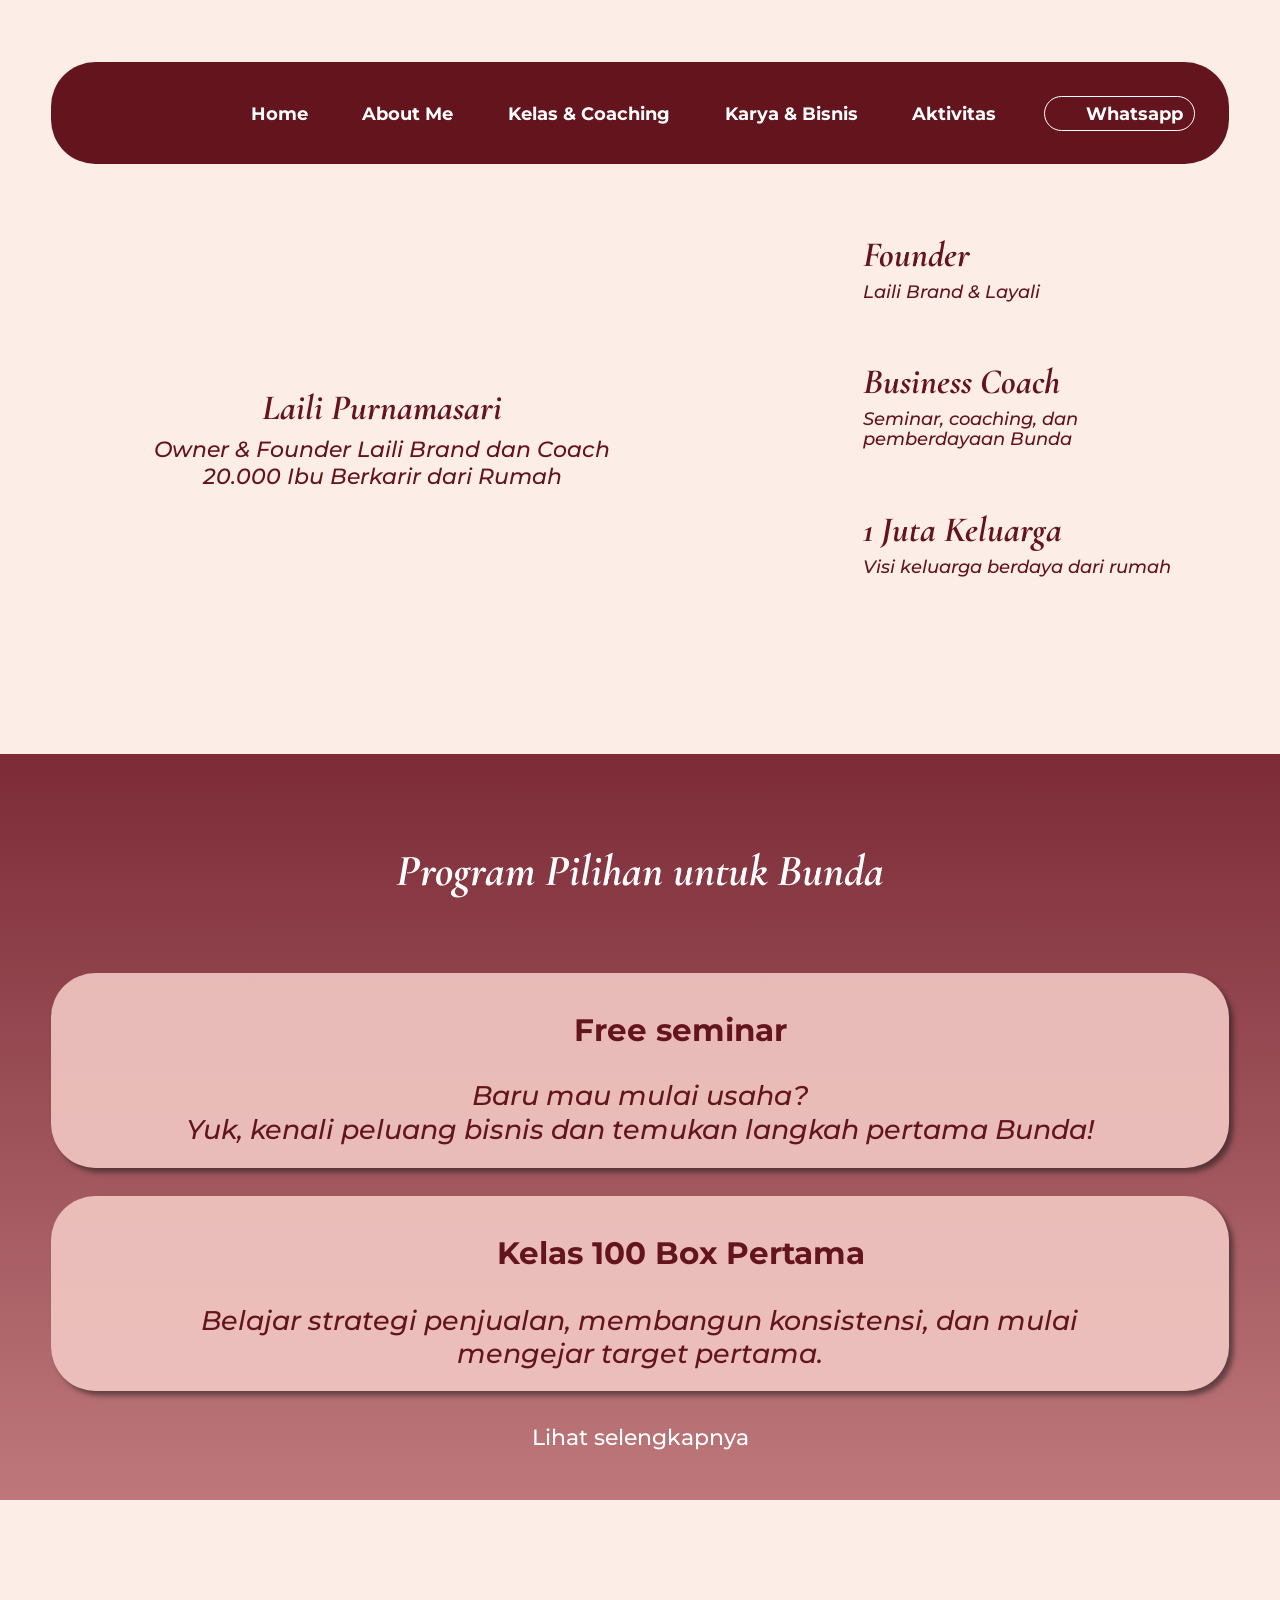
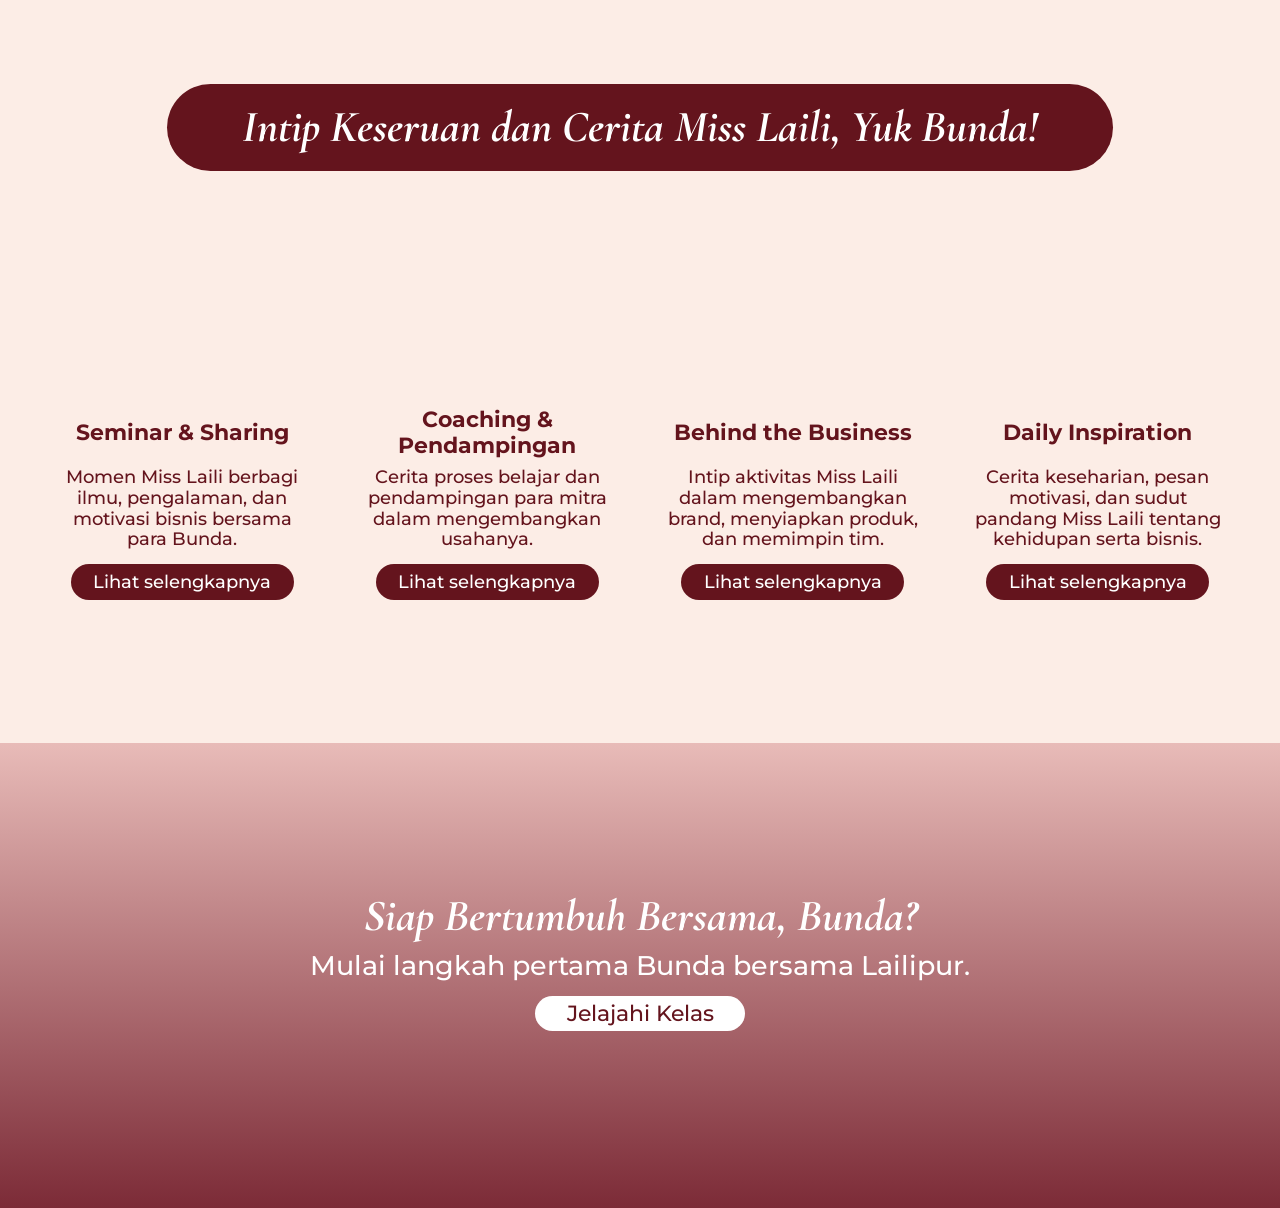
==== commit 4af62ef4: "Add files via upload" ====
--- a/index.html
+++ b/index.html
@@ -1,1201 +1,18 @@
-<!doctype html>
-<html lang="id" style="--page-scale: 0.8888888888888888">
-  <head>
-    <meta charset="utf-8" />
-    <meta name="viewport" content="width=device-width,initial-scale=1" />
-    <meta
-      name="description"
-      content="Kenali Laili Brand: produk keluarga, peluang kemitraan, dan seminar gratis."
-    />
-    <title>Laili Brand — Keluarga Berdaya</title>
-    <link rel="stylesheet" href="styles.css?v=20261127-video1" />
-    <link rel="stylesheet" href="layout.css?v=20261127-video1" />
-    <link rel="stylesheet" href="mobile-art.css?v=20261127-video1" />
-    <link rel="stylesheet" href="mobile-hero.css?v=20261127-video1" />
-    <link rel="stylesheet" href="mobile-design.css?v=20261127-video1" />
-    <link rel="stylesheet" href="video-testimonials.css?v=20261127-video1" />
-  </head>
-  <body>
-    <main
-      data-node-id="1:2"
-      data-name="Laili Brand Landing Page UI KIT (Newww)"
-    >
-      <div
-        id="home"
-        role="banner"
-        aria-label="home"
-        class="layer-1"
-        data-node-id="1:3"
-        data-name="Header"
-      >
-        <div class="layer-2" data-node-id="1:4" data-name="Background"></div>
-
-        <div
-          class="layer-21"
-          data-node-id="1:25"
-          data-name="LOGO LAILI WHITE (1) 1"
-        >
-          <img alt="Laili Brand" class="layer-22" src="./assets/c8ecf.png" />
-        </div>
-        <div class="layer-23" data-node-id="1:26">
-          <picture
-            ><source media="(max-width:760px)" srcset="./assets/b2524.svg" />
-            <img alt="" class="layer-24" src="./assets/53135.svg"
-          /></picture>
-        </div>
-
-        <button
-          class="mobile-menu-toggle"
-          type="button"
-          aria-label="Buka menu"
-          aria-controls="main-navigation"
-          aria-expanded="false"
-        >
-          <img src="./assets/b7d92.svg" alt="" />
-        </button>
-        <nav id="main-navigation" class="navigation" aria-label="Menu utama">
-          <a class="layer-10" data-node-id="1:10" href="#about">About Us</a>
-          <details class="catalog-menu">
-            <summary>Katalog <img src="./assets/2b9dc.svg" alt="" /></summary>
-            <div>
-              <a href="#milk-mee">Milk Mee</a><a href="#layali">Layali</a>
-            </div>
-          </details>
-          <a class="layer-12" data-node-id="1:12" href="#partnership"
-            >Kemitraan</a
-          ><a class="layer-11" data-node-id="1:11" href="#seminar"
-            >Free Seminar</a
-          ><a class="layer-13" data-node-id="1:13" href="#products"
-            >Marketplace</a
-          >
-        </nav>
-        <div class="hero-copy">
-          <div class="layer-3" data-node-id="2:51">
-            <p class="layer-4" data-node-id="1:5">Halo, Bunda!</p>
-          </div>
-          <h1 class="layer-5" data-node-id="1:6">
-            Selamat datang di Laili Brand
-          </h1>
-          <div class="layer-35" data-node-id="1:29">
-            <p class="layer-36">Yuk, kenalan lebih dekat dengan Laili Brand!</p>
-            <p class="layer-37">
-              Temukan produk pilihan, peluang usaha dari rumah, dan seminar
-              gratis yang siap menemani Bunda untuk terus bertumbuh bersama.
-            </p>
-          </div>
-        </div>
-        <div class="layer-6" data-node-id="1:7">
-          <picture
-            ><source media="(max-width:760px)" srcset="./assets/54ffa.png" />
-            <img
-              alt="Header"
-              class="layer-7"
-              height="1021"
-              src="./assets/cdf24.png"
-              width="1021"
-          /></picture>
-        </div>
-        <div class="layer-25" data-node-id="1:27">
-          <div class="layer-26">
-            <div
-              class="layer-27"
-              data-name="IMG_20260203_144120_613.jpg-Photoroom 1"
-            >
-              <div class="layer-28">
-                <img
-                  alt="IMG_202602034420_63"
-                  class="layer-29"
-                  src="./assets/fc3f0.png"
-                />
-              </div>
-            </div>
-          </div>
-        </div>
-        <div class="layer-30" data-node-id="1:28">
-          <div class="layer-31">
-            <div
-              class="layer-32"
-              data-name="IMG_20260310_084748_578.jpg-Photoroom 1"
-            >
-              <div class="layer-33">
-                <img
-                  alt="IMG_2026030_084748_578"
-                  class="layer-34"
-                  src="./assets/3dcfa.png"
-                />
-              </div>
-            </div>
-          </div>
-        </div>
-      </div>
-      <div
-        id="about"
-        role="region"
-        aria-label="about"
-        data-node-id="1:30"
-        data-name="Call to Action"
-        class="split-section"
-      >
-        <div class="art" style="--scene-height: 695; --art-scale: 1">
-          <div class="art-scene">
-            <div class="layer-52" data-node-id="1:38">
-              <div class="layer-53">
-                <div class="layer-54">
-                  <div class="layer-55">
-                    <img
-                      alt="Call to Action"
-                      class="layer-56"
-                      src="./assets/f6296.png"
-                    />
-                  </div>
-                </div>
-              </div>
-            </div>
-            <div class="layer-57" data-node-id="1:39">
-              <div class="layer-58"><div class="layer-59"></div></div>
-            </div>
-            <div class="layer-60" data-node-id="1:40">
-              <div class="layer-61"><div class="layer-62"></div></div>
-            </div>
-            <div class="layer-63" data-node-id="1:41">
-              <div class="layer-64"><div class="layer-65"></div></div>
-            </div>
-            <div class="layer-66" data-node-id="1:42">
-              <div class="layer-67">
-                <div
-                  class="layer-68"
-                  data-name="Cheerful Hijabi Woman Sharing an Idea-Photoroom 1"
-                >
-                  <div class="layer-69">
-                    <img
-                      alt="Cheerful Hijabi Woman Sharing an Idea"
-                      class="layer-70"
-                      src="./assets/55191.png"
-                    />
-                  </div>
-                </div>
-              </div>
-            </div>
-            <div class="layer-71" data-node-id="1:43">
-              <div class="layer-72">
-                <div class="layer-73" data-name="Search - Iconly Pro">
-                  <picture
-                    ><source
-                      media="(max-width:760px)"
-                      srcset="./assets/eb323.svg" />
-                    <img alt="" class="layer-74" src="./assets/a65bc.svg"
-                  /></picture>
-                </div>
-              </div>
-            </div>
-            <div class="layer-75" data-node-id="1:46">
-              <div class="layer-76">
-                <div class="layer-77" data-name="Sta 5r - Iconly Pro">
-                  <picture
-                    ><source
-                      media="(max-width:760px)"
-                      srcset="./assets/f301d.svg" />
-                    <img alt="" class="layer-78" src="./assets/a77ce.svg"
-                  /></picture>
-                </div>
-              </div>
-            </div>
-            <div
-              class="layer-79"
-              data-node-id="1:48"
-              style="container-type: size"
-            >
-              <div class="layer-80">
-                <div class="layer-81" data-name="Vector">
-                  <div class="layer-82">
-                    <picture
-                      ><source
-                        media="(max-width:760px)"
-                        srcset="./assets/7df7e.svg" />
-                      <img alt="" class="layer-83" src="./assets/64dff.svg"
-                    /></picture>
-                  </div>
-                </div>
-              </div>
-            </div>
-            <div class="layer-84" data-node-id="1:49">
-              <div class="layer-85">
-                <div class="layer-86" data-name="Christmas Bulb - Iconly Pro">
-                  <picture
-                    ><source
-                      media="(max-width:760px)"
-                      srcset="./assets/ca12a.svg" />
-                    <img alt="" class="layer-87" src="./assets/efc4e.svg"
-                  /></picture>
-                </div>
-              </div>
-            </div>
-          </div>
-        </div>
-        <div class="copy">
-          <p class="layer-50" data-node-id="1:36">Tentang Kami</p>
-          <p class="layer-51" data-node-id="1:37">Apa itu Laili Brand?</p>
-          <div class="layer-43" data-node-id="1:35">
-            <p class="layer-44">
-              <span class="layer-45">Laili Brand</span
-              ><span class="layer-46"> </span
-              ><span class="layer-47"
-                >adalah brand Indonesia yang hadir untuk mendampingi keluarga
-                dalam membangun kehidupan yang lebih sehat, sejahtera, dan penuh
-                makna. Kami percaya bahwa keluarga merupakan awal dari setiap
-                perubahan besar.</span
-              >
-            </p>
-            <p class="layer-48">​</p>
-            <p class="layer-49">
-              Melalui produk kesehatan, kecantikan, dan fashion muslim
-              berkualitas, Laili berkomitmen menghadirkan pilihan yang
-              bermanfaat untuk kebutuhan keluarga Indonesia.
-            </p>
-          </div>
-          <a class="layer-42" data-node-id="1:34" href="#partnership"
-            >Yuk, Join Bunda?</a
-          >
-        </div>
-      </div>
-      <div
-        id="pillars"
-        role="region"
-        aria-label="pillars"
-        class="layer-91"
-        data-node-id="1:55"
-        data-name="5 Hierarki"
-      >
-        <div class="mobile-pillar-lines" aria-hidden="true">
-          <img src="./assets/9fb49.svg" alt="" /><img
-            src="./assets/5c10e.svg"
-            alt=""
-          /><img src="./assets/bb83a.svg" alt="" /><img
-            src="./assets/7b40e.svg"
-            alt=""
-          /><img src="./assets/b9369.svg" alt="" />
-        </div>
-        <div class="section-intro">
-          <p class="layer-152" data-node-id="1:91">
-            Yuk, Kenali 5 Pilar Utama Laili Brand!
-          </p>
-          <p class="layer-151" data-node-id="1:90">
-            Lebih dari sekadar brand, Laili Brand hadir untuk menemani setiap
-            langkah keluarga Indonesia. Mulai dari produk berkualitas, peluang
-            usaha, hingga edukasi dan pemberdayaan.
-          </p>
-          <a class="layer-143" data-node-id="1:85" href="#pillars"
-            >Pelajari selengkapnya<picture
-              ><source media="(max-width:760px)" srcset="./assets/47646.svg" />
-              <img src="./assets/401e6.svg" alt="" /></picture
-          ></a>
-        </div>
-        <div class="layer-92" data-node-id="1:56" data-name="Background"></div>
-        <div class="layer-93" data-node-id="1:57">
-          <div class="layer-94" data-node-id="1:58">
-            <div class="layer-95" data-node-id="1:59"></div>
-          </div>
-          <div class="layer-101" data-node-id="1:63">
-            <div class="layer-102">
-              <div class="layer-103">
-                <div class="layer-104">
-                  <picture
-                    ><source
-                      media="(max-width:760px)"
-                      srcset="./assets/5c10e.svg" />
-                    <img alt="" class="layer-105" src="./assets/70d21.svg"
-                  /></picture>
-                </div>
-              </div>
-            </div>
-          </div>
-        </div>
-        <div class="layer-106" data-node-id="1:64">
-          <div class="layer-107" data-node-id="1:65"></div>
-          <div class="layer-113" data-node-id="1:69">
-            <div class="layer-114">
-              <div class="layer-115">
-                <div class="layer-116">
-                  <picture
-                    ><source
-                      media="(max-width:760px)"
-                      srcset="./assets/5c10e.svg" />
-                    <img alt="" class="layer-117" src="./assets/70d21.svg"
-                  /></picture>
-                </div>
-              </div>
-            </div>
-          </div>
-        </div>
-        <div class="layer-118" data-node-id="1:70">
-          <div class="layer-119" data-node-id="1:71"></div>
-          <div class="layer-125" data-node-id="1:76">
-            <div class="layer-126">
-              <div class="layer-127">
-                <div class="layer-128">
-                  <picture
-                    ><source
-                      media="(max-width:760px)"
-                      srcset="./assets/5c10e.svg" />
-                    <img alt="" class="layer-129" src="./assets/70d21.svg"
-                  /></picture>
-                </div>
-              </div>
-            </div>
-          </div>
-        </div>
-        <div class="layer-130" data-node-id="1:77">
-          <div class="layer-131" data-node-id="1:82">
-            <div class="layer-132">
-              <div class="layer-133">
-                <div class="layer-134">
-                  <picture
-                    ><source
-                      media="(max-width:760px)"
-                      srcset="./assets/5c10e.svg" />
-                    <img alt="" class="layer-135" src="./assets/70d21.svg"
-                  /></picture>
-                </div>
-              </div>
-            </div>
-          </div>
-          <div class="layer-138" data-node-id="8:2"></div>
-        </div>
-        <div class="layer-141" data-node-id="1:83">
-          <div class="layer-142" data-node-id="1:84"></div>
-          <div
-            class="layer-144"
-            data-node-id="1:86"
-            data-name="Arrow - Left 2 - Iconly Pro"
-          >
-            <div
-              class="layer-145"
-              data-node-id="1:87"
-              style="container-type: size"
-              data-name="Iconly/Light/Arrow---Left-2"
-            >
-              <div
-                class="layer-146"
-                data-node-id="1:88"
-                style="container-type: size"
-              >
-                <div class="layer-147">
-                  <div class="layer-148" data-name="Arrow---Left-2">
-                    <div class="layer-149">
-                      <picture
-                        ><source
-                          media="(max-width:760px)"
-                          srcset="./assets/47646.svg" />
-                        <img alt="" class="layer-150" src="./assets/401e6.svg"
-                      /></picture>
-                    </div>
-                  </div>
-                </div>
-              </div>
-            </div>
-          </div>
-        </div>
-        <div class="layer-153" data-node-id="1:92">
-          <div class="layer-154" data-node-id="1:93">
-            <div class="layer-155">
-              <picture
-                ><source
-                  media="(max-width:760px)"
-                  srcset="./assets/9fb49.svg" />
-                <img alt="" class="layer-156" src="./assets/be971.svg"
-              /></picture>
-            </div>
-          </div>
-          <div class="layer-159" data-node-id="1:96"></div>
-        </div>
-        <div class="pillar-grid">
-          <article class="pillar-card">
-            <div class="layer-157" data-node-id="1:95">
-              <img
-                alt="5 Hierarki"
-                class="layer-158"
-                src="./assets/a8061.png"
-              />
-            </div>
-            <p class="layer-161" data-node-id="1:98">Hubungan dengan Allah</p>
-            <div
-              class="layer-160"
-              data-node-id="1:97"
-              style="
-                background-image: linear-gradient(
-                  180.06307407473565deg,
-                  rgba(255, 255, 255, 0) 50.116%,
-                  rgb(255, 255, 255) 99.932%
-                );
-              "
-            ></div>
-          </article>
-          <article class="pillar-card">
-            <div class="layer-96" data-node-id="1:60">
-              <div class="layer-97">
-                <img
-                  alt="5 Hierarki"
-                  class="layer-98"
-                  src="./assets/948a1.png"
-                />
-              </div>
-            </div>
-            <p class="layer-99" data-node-id="1:61">Hubungan dengan Suami</p>
-            <div
-              class="layer-100"
-              data-node-id="1:62"
-              style="
-                background-image: linear-gradient(
-                  180.06459393068556deg,
-                  rgba(255, 255, 255, 0) 50.116%,
-                  rgb(255, 255, 255) 99.932%
-                );
-              "
-            ></div>
-          </article>
-          <article class="pillar-card">
-            <div class="layer-108" data-node-id="1:66">
-              <div class="layer-109">
-                <img
-                  alt="5 Hierarki"
-                  class="layer-110"
-                  src="./assets/3bbd7.png"
-                />
-              </div>
-            </div>
-            <p class="layer-111" data-node-id="1:67">Hubungan dengan Anak</p>
-            <div
-              class="layer-112"
-              data-node-id="1:68"
-              style="
-                background-image: linear-gradient(
-                  180.06459393068556deg,
-                  rgba(255, 255, 255, 0) 50.116%,
-                  rgb(255, 255, 255) 99.932%
-                );
-              "
-            ></div>
-          </article>
-          <article class="pillar-card">
-            <div class="layer-120" data-node-id="8:48">
-              <div class="layer-121">
-                <img
-                  alt="5 Hierarki"
-                  class="layer-122"
-                  src="./assets/8604a.png"
-                />
-              </div>
-            </div>
-            <p class="layer-124" data-node-id="1:74">
-              Hubungan dengan Orang Tua / Mertua
-            </p>
-            <div
-              class="layer-123"
-              data-node-id="1:75"
-              style="
-                background-image: linear-gradient(
-                  180.06459393068556deg,
-                  rgba(255, 255, 255, 0) 50.116%,
-                  rgb(255, 255, 255) 99.932%
-                );
-              "
-            ></div>
-          </article>
-          <article class="pillar-card">
-            <div class="layer-136" data-node-id="1:81">
-              <img
-                alt="5 Hierarki"
-                class="layer-137"
-                src="./assets/4f377.png"
-              />
-            </div>
-            <p class="layer-139" data-node-id="8:3">
-              Hubungan dengan Sosial / Pekerjaan
-            </p>
-            <div
-              class="layer-140"
-              data-node-id="8:4"
-              style="
-                background-image: linear-gradient(
-                  180.06459393068556deg,
-                  rgba(255, 255, 255, 0) 50.116%,
-                  rgb(255, 255, 255) 99.932%
-                );
-              "
-            ></div>
-          </article>
-        </div>
-      </div>
-      <div
-        id="partnership"
-        role="region"
-        aria-label="partnership"
-        data-node-id="1:99"
-        data-name="Kemitraan"
-        class="split-section partnership-section"
-      >
-        <p class="layer-164" data-node-id="1:101">
-          <span class="layer-165">Ingin punya</span
-          ><span class="layer-166"> </span
-          ><span class="layer-167">penghasilan tambahan</span
-          ><span class="layer-168"> </span
-          ><span class="layer-169">dari rumah</span
-          ><span class="layer-170"> </span
-          ><span class="layer-171">atau masih</span
-          ><span class="layer-172"> </span
-          ><span class="layer-173">bingung memulai usaha?</span>
-        </p>
-        <div
-          class="art"
-          style="--scene-height: 804; --art-scale: 0.7277777777777777"
-        >
-          <div class="art-scene">
-            <div class="layer-175" data-node-id="1:103">
-              <div class="layer-176" data-node-id="1:104"></div>
-            </div>
-            <div class="layer-178" data-node-id="1:106">
-              <div class="layer-179" data-node-id="1:107"></div>
-            </div>
-            <div class="layer-181" data-node-id="1:109">
-              <div class="layer-182">
-                <img
-                  alt="Kemitraan"
-                  class="layer-183"
-                  src="./assets/db579.png"
-                />
-              </div>
-            </div>
-          </div>
-        </div>
-        <div class="copy">
-          <p class="layer-174" data-node-id="1:102">
-            Bersama Laili Brand, Bunda bisa mendapatkan peluang bisnis,
-            bimbingan, dan pendampingan untuk terus berkembang.
-          </p>
-          <a
-            class="layer-177"
-            data-node-id="1:105"
-            href="https://link.lailibrand.id/GabungMitra"
-            >Gabung Kemitraan</a
-          ><a
-            class="layer-180"
-            data-node-id="1:108"
-            href="https://link.lailibrand.id/GabungMitra"
-            >Konsultasi Gratis</a
-          >
-        </div>
-      </div>
-      <div
-        id="social"
-        role="region"
-        aria-label="social"
-        class="layer-184"
-        data-node-id="1:110"
-        data-name="Media Sosial"
-      >
-        <div class="section-intro">
-          <p class="layer-204" data-node-id="10:49">Yuk Bunda...</p>
-          <p class="layer-203" data-node-id="1:139">
-            Hubungi Lebih Dekat dengan Laili Brand!
-          </p>
-          <p class="layer-188" data-node-id="1:113">
-            Jangan lewatkan inspirasi, tips bermanfaat, informasi produk, hingga
-            peluang usaha menarik dari Laili Brand. Ikuti media sosial kami dan
-            jadilah bagian dari keluarga Laili Brand yang terus bertumbuh
-            bersama!
-          </p>
-        </div>
-        <div
-          class="layer-185"
-          data-node-id="1:111"
-          data-name="Background"
-        ></div>
-        <div class="layer-186" data-node-id="1:112">
-          <picture
-            ><source media="(max-width:760px)" srcset="./assets/b2524.svg" />
-            <img alt="" class="layer-187" src="./assets/826c7.svg"
-          /></picture>
-        </div>
-        <div class="layer-189" data-node-id="1:114">
-          <div class="layer-190">
-            <img alt="" class="layer-191" src="./assets/d3bcd.svg" />
-          </div>
-        </div>
-        <div class="social-grid">
-          <div class="layer-192" data-node-id="1:115" data-name="Facebook">
-            <div class="layer-193" data-node-id="1:116"></div>
-            <a
-              class="layer-194"
-              data-node-id="1:117"
-              href="https://www.facebook.com/lailibrand"
-              >Facebook</a
-            >
-            <div
-              class="layer-195"
-              data-node-id="1:125"
-              data-name="Facebook - Iconly Pro"
-            >
-              <picture
-                ><source
-                  media="(max-width:760px)"
-                  srcset="./assets/bc3da.svg" />
-                <img alt="" class="layer-196" src="./assets/2c9d8.svg"
-              /></picture>
-            </div>
-          </div>
-          <div class="layer-205" data-node-id="1:140">
-            <div class="layer-206" data-node-id="1:141" data-name="Instagram">
-              <div class="layer-207" data-node-id="1:142">
-                <div class="layer-208" data-node-id="1:143"></div>
-                <a
-                  class="layer-209"
-                  data-node-id="1:144"
-                  href="https://www.instagram.com/lailibrand/"
-                  >Instagram</a
-                >
-                <div
-                  class="layer-210"
-                  data-node-id="1:145"
-                  data-name="Instagram - Iconly Pro"
-                >
-                  <picture
-                    ><source
-                      media="(max-width:760px)"
-                      srcset="./assets/c78c8.svg" />
-                    <img alt="" class="layer-211" src="./assets/db04b.svg"
-                  /></picture>
-                </div>
-              </div>
-            </div>
-          </div>
-          <div class="layer-197" data-node-id="1:127" data-name="Tiktok">
-            <div class="layer-198" data-node-id="1:128">
-              <div class="layer-199" data-node-id="1:129"></div>
-              <a
-                class="layer-200"
-                data-node-id="1:130"
-                href="https://www.tiktok.com/@lailibrand"
-                >Tiktok</a
-              >
-            </div>
-            <div class="layer-201" data-node-id="1:138" data-name="TikTok">
-              <img alt="TikTok" class="layer-202" src="./assets/43ece.png" />
-            </div>
-          </div>
-        </div>
-      </div>
-      <div
-        id="products"
-        role="region"
-        aria-label="products"
-        class="layer-212"
-        data-node-id="1:162"
-        data-name="Produk Laili Brand"
-      >
-        <div
-          class="layer-213"
-          data-node-id="1:163"
-          data-name="Background"
-        ></div>
-        <div class="layer-217" data-node-id="1:164">
-          <div class="layer-218">
-            <div class="layer-219">
-              <picture
-                ><source
-                  media="(max-width:760px)"
-                  srcset="./assets/b2524.svg" />
-                <img alt="" class="layer-220" src="./assets/e3656.svg"
-              /></picture>
-            </div>
-          </div>
-        </div>
-        <p class="layer-221" data-node-id="1:165">
-          Temukan produk Laili Brand yang sesuai dengan kebutuhan Bunda dan
-          keluarga!
-        </p>
-        <div
-          class="carousel-track product-track"
-          tabindex="0"
-          aria-label="Produk Laili Brand"
-        >
-          <article class="product-card" id="milk-mee">
-            <div
-              class="layer-230"
-              data-node-id="1:170"
-              data-name="IMG_20260212_141354_019.jpg-Photoroom 1"
-            >
-              <div class="layer-231">
-                <img
-                  alt="Milk Mee"
-                  class="layer-232"
-                  src="./assets/64f17.png"
-                />
-              </div>
-            </div>
-            <p class="layer-244" data-node-id="1:176">Milk Mee</p>
-          </article>
-          <article class="product-card">
-            <div
-              class="layer-233"
-              data-node-id="1:171"
-              data-name="Laili Waiteu Pomegranate Box Mockup 1"
-            >
-              <div class="layer-234">
-                <img
-                  alt="Laili Waiteu"
-                  class="layer-235"
-                  src="./assets/6d48d.png"
-                />
-              </div>
-            </div>
-            <p class="layer-224" data-node-id="1:168">Waiteu</p>
-          </article>
-          <article class="product-card" id="layali">
-            <div
-              class="layer-226"
-              data-node-id="1:260"
-              data-name="Jejak Sabar-Family-Photoroom 1"
-            >
-              <div class="layer-227">
-                <img
-                  alt="Koleksi busana Layali"
-                  class="layer-228"
-                  src="./assets/95fb7.png"
-                />
-              </div>
-            </div>
-            <p class="layer-225" data-node-id="1:259">Layali</p>
-          </article>
-          <article class="product-card">
-            <div
-              class="layer-236"
-              data-node-id="1:172"
-              data-name="dreamina_2026_02_12_6919_jadikan_foto_product_ini_seperti_foto_pr 1"
-            >
-              <div class="layer-237">
-                <img
-                  alt="SOP Laili"
-                  class="layer-238"
-                  src="./assets/8c6c4.png"
-                />
-              </div>
-            </div>
-            <p class="layer-229" data-node-id="1:169">SOP Laili</p>
-          </article>
-          <article class="product-card">
-            <div
-              class="layer-239"
-              data-node-id="1:173"
-              data-name="dreamina_2026_04_10_1244_TOLONG_BUATKAN_FOTO_PRODUK_INI,_INI_FOTO-Photoroom 1"
-            >
-              <div class="layer-240">
-                <img
-                  alt="Laili Slim"
-                  class="layer-241"
-                  src="./assets/a4c50.png"
-                />
-              </div>
-            </div>
-            <p class="layer-242" data-node-id="1:174">Laili Slim</p>
-          </article>
-          <article class="product-card">
-            <div
-              class="layer-245"
-              data-node-id="1:177"
-              data-name="Koleksi Skincare Laili Bernuansa Merah-Photoroom 1"
-            >
-              <div class="layer-246">
-                <img
-                  alt="Laili Genwhite Series"
-                  class="layer-247"
-                  src="./assets/51adf.png"
-                />
-              </div>
-            </div>
-            <p class="layer-243" data-node-id="1:175">Laili Genwhite Series</p>
-          </article>
-        </div>
-        <div class="carousel-controls">
-          <button type="button" data-direction="-1" aria-label="Sebelumnya">
-            ←</button
-          ><span class="carousel-status" aria-live="polite">1 / 6</span
-          ><button type="button" data-direction="1" aria-label="Selanjutnya">
-            →
-          </button>
-        </div>
-      </div>
-      <div
-        id="seminar"
-        role="region"
-        aria-label="seminar"
-        data-node-id="1:178"
-        data-name="Free Seminar"
-        class="split-section"
-      >
-        <div class="art" style="--scene-height: 944; --art-scale: 1">
-          <div class="art-scene">
-            <div
-              class="layer-254"
-              data-node-id="1:182"
-              data-name="WhatsApp Image 2026-10-26 at 13.41.27 1"
-            >
-              <img
-                alt="WhatsApp Image 20260-26 at 3.4.27"
-                class="layer-255"
-                src="./assets/64a1f.png"
-              />
-            </div>
-            <div class="layer-256" data-node-id="1:183">
-              <div
-                class="layer-257"
-                data-node-id="1:184"
-                data-name="WhatsApp Image 2026-10-26 at 13.41.28 1"
-              >
-                <img
-                  alt="WhatsApp Image 20260-26 at 3.4.28"
-                  class="layer-258"
-                  src="./assets/725e8.png"
-                />
-              </div>
-              <div class="layer-259" data-node-id="1:185"></div>
-            </div>
-            <div class="layer-260" data-node-id="1:186">
-              <div class="layer-261" data-node-id="1:187">
-                <div class="layer-262" data-node-id="1:188">
-                  <div class="layer-263" data-node-id="1:189"></div>
-                </div>
-              </div>
-            </div>
-            <div class="layer-265" data-node-id="1:191">
-              <div
-                class="layer-266"
-                data-node-id="1:192"
-                data-name="WhatsApp Image 2026-10-26 at 13.41.27 (1) 1"
-              >
-                <img
-                  alt="WhatsApp Image 20260-26 at 3.4.27 ()"
-                  class="layer-267"
-                  src="./assets/89484.png"
-                />
-              </div>
-              <div class="layer-268" data-node-id="1:193"></div>
-            </div>
-            <div
-              class="layer-269"
-              data-node-id="1:194"
-              data-name="Excited Hijab-Wearing Woman with Smartphone-Photoroom 1"
-            >
-              <div class="layer-270">
-                <img
-                  alt="Excited Hijab-Wearing Woman with Smartphone"
-                  class="layer-271"
-                  src="./assets/ac795.png"
-                />
-              </div>
-            </div>
-            <div class="layer-272" data-node-id="1:195">
-              <picture
-                ><source
-                  media="(max-width:760px)"
-                  srcset="./assets/b2524.svg" />
-                <img alt="" class="layer-273" src="./assets/53135.svg"
-              /></picture>
-            </div>
-          </div>
-        </div>
-        <div class="copy">
-          <div class="layer-250" data-node-id="1:180">
-            <p class="layer-251">Bunda...</p>
-            <p class="layer-252">Mau Punya Income Sendiri dari Rumah?</p>
-          </div>
-          <p class="layer-253" data-node-id="1:181">
-            Yuk, temukan jawabannya di seminar GRATIS Laili Brand dan mulai
-            perjalanan menuju keluarga yang lebih berdaya!
-          </p>
-          <a
-            class="layer-264"
-            data-node-id="1:190"
-            href="https://link.lailibrand.id/IkutSeminar"
-            >Daftar Seminar Gratis</a
-          >
-        </div>
-      </div>
-      <div
-        id="testimonials"
-        role="region"
-        aria-label="testimonials"
-        class="layer-274 has-video-testimonials"
-        data-node-id="1:196"
-        data-name="Testimonial"
-      >
-        <div
-          class="layer-275"
-          data-node-id="1:197"
-          data-name="Background"
-        ></div>
-        <p class="layer-279" data-node-id="1:201">
-          <span class="layer-280">Karena setiap cerita</span
-          ><span class="layer-281"> </span
-          ><span class="layer-282">punya makna,</span
-          ><span class="layer-283"> </span
-          ><span class="layer-284">dan setiap perjalanan bisa menjadi</span
-          ><span class="layer-285"> </span
-          ><span class="layer-286">inspirasi untuk terus bertumbuh</span
-          ><span class="layer-287"> </span
-          ><span class="layer-288">bersama Laili Brand.</span>
-        </p>
-        <div class="layer-312" data-node-id="1:225">
-          <div class="layer-313">
-            <div class="layer-314">
-              <picture
-                ><source
-                  media="(max-width:760px)"
-                  srcset="./assets/b2524.svg" />
-                <img
-                  alt=""
-                  class="layer-315"
-                  src="./assets/testimonial-wave.svg"
-              /></picture>
-            </div>
-          </div>
-        </div>
-        <div
-          class="carousel-track video-testimonial-track"
-          tabindex="0"
-          aria-label="Video testimoni mitra Laili Brand"
-        >
-          <article class="video-testimonial-card">
-            <button
-              type="button"
-              class="testimonial-preview"
-              data-video="./assets/videos/bu-siti-rahmah.mp4"
-              data-name="BU SITI RAHMAH"
-              aria-label="Putar video testimoni BU SITI RAHMAH"
-            >
-              <img
-                src="./assets/videos/bu-siti-rahmah.jpg"
-                alt="BU SITI RAHMAH"
-                loading="lazy"
-                width="480"
-                height="853"
-              /><span class="testimonial-play" aria-hidden="true">▶</span>
-            </button>
-            <h3>BU SITI RAHMAH</h3>
-            <p>Mitra Laili Brand</p>
-          </article>
-          <article class="video-testimonial-card">
-            <button
-              type="button"
-              class="testimonial-preview"
-              data-video="./assets/videos/bu-sukriani.mp4"
-              data-name="BU SUKRIANI"
-              aria-label="Putar video testimoni BU SUKRIANI"
-            >
-              <img
-                src="./assets/videos/bu-sukriani.jpg"
-                alt="BU SUKRIANI"
-                loading="lazy"
-                width="480"
-                height="853"
-              /><span class="testimonial-play" aria-hidden="true">▶</span>
-            </button>
-            <h3>BU SUKRIANI</h3>
-            <p>Mitra Laili Brand</p>
-          </article>
-          <article class="video-testimonial-card">
-            <button
-              type="button"
-              class="testimonial-preview"
-              data-video="./assets/videos/bu-wahyu.mp4"
-              data-name="BU WAHYU"
-              aria-label="Putar video testimoni BU WAHYU"
-            >
-              <img
-                src="./assets/videos/bu-wahyu.jpg"
-                alt="BU WAHYU"
-                loading="lazy"
-                width="480"
-                height="853"
-              /><span class="testimonial-play" aria-hidden="true">▶</span>
-            </button>
-            <h3>BU WAHYU</h3>
-            <p>Mitra Laili Brand</p>
-          </article>
-        </div>
-        <div class="carousel-controls">
-          <button type="button" data-direction="-1" aria-label="Sebelumnya">
-            ←</button
-          ><span class="carousel-status" aria-live="polite">1 / 3</span
-          ><button type="button" data-direction="1" aria-label="Selanjutnya">
-            →
-          </button>
-        </div>
-      </div>
-      <div
-        id="mission"
-        role="region"
-        aria-label="mission"
-        class="layer-316"
-        data-node-id="1:226"
-        data-name="Kemitraan"
-      >
-        <div
-          class="layer-317"
-          data-node-id="1:227"
-          data-name="Background"
-        ></div>
-        <p class="layer-318" data-node-id="1:228">
-          Menuju 1 Juta Keluarga Berdaya
-        </p>
-      </div>
-      <div
-        id="contact"
-        role="contentinfo"
-        aria-label="contact"
-        class="layer-319"
-        data-node-id="1:229"
-        data-name="Footer"
-      >
-        <div
-          class="layer-320"
-          data-node-id="1:230"
-          data-name="Background"
-        ></div>
-        <div class="layer-343" data-node-id="1:255"></div>
-        <div class="footer-grid">
-          <div class="footer-brand">
-            <div
-              class="layer-321"
-              data-node-id="1:231"
-              data-name="LOGO TEXT LAILI BLACK 1"
-            >
-              <img
-                alt="Laili Brand"
-                class="layer-322"
-                src="./assets/8e2cb.png"
-              />
-            </div>
-            <p class="layer-323" data-node-id="1:232">
-              Laili Brand hadir dengan produk berkualitas dan peluang usaha
-              untuk mendukung keluarga Indonesia agar terus bertumbuh, mandiri,
-              dan berdaya dari rumah.
-            </p>
-            <p class="layer-324" data-node-id="1:233">
-              B1 No, Babatan, Kec. Wiyung, Surabaya, Jawa Timur, Indonesia
-            </p>
-          </div>
-          <div class="footer-contact">
-            <p class="layer-335" data-node-id="1:244">Contact Us</p>
-            <div class="contact-row">
-              <div
-                class="layer-337 contact-icon"
-                data-node-id="1:246"
-                data-name="Instagram - Iconly Pro"
-              >
-                <picture
-                  ><source
-                    media="(max-width:760px)"
-                    srcset="./assets/24c4a.svg" />
-                  <img alt="" class="layer-338" src="./assets/481f2.svg"
-                /></picture>
-              </div>
-              <a
-                class="layer-326"
-                data-node-id="1:235"
-                href="https://www.instagram.com/lailibrand/"
-                >@lailibrand</a
-              >
-            </div>
-            <div class="contact-row">
-              <div
-                class="layer-345 contact-icon"
-                data-node-id="1:257"
-                data-name="TikTok"
-              >
-                <img alt="TikTok" class="layer-346" src="./assets/8f4de.png" />
-              </div>
-              <a
-                class="layer-334"
-                data-node-id="1:243"
-                href="https://www.tiktok.com/@lailibrand"
-                >@lailibrand</a
-              >
-            </div>
-            <div class="contact-row">
-              <div
-                class="layer-339 contact-icon"
-                data-node-id="1:250"
-                data-name="Facebook - Iconly Pro"
-              >
-                <picture
-                  ><source
-                    media="(max-width:760px)"
-                    srcset="./assets/61b12.svg" />
-                  <img alt="" class="layer-340" src="./assets/c02cc.svg"
-                /></picture>
-              </div>
-              <a
-                class="layer-333"
-                data-node-id="1:242"
-                href="https://www.facebook.com/lailibrand"
-                >Laili Brand</a
-              >
-            </div>
-            <div class="contact-row">
-              <div
-                class="layer-341 contact-icon"
-                data-node-id="1:252"
-                data-name="Whatsapp - Iconly Pro"
-              >
-                <picture
-                  ><source
-                    media="(max-width:760px)"
-                    srcset="./assets/98b11.svg" />
-                  <img alt="" class="layer-342" src="./assets/9434e.svg"
-                /></picture>
-              </div>
-              <a
-                class="layer-325"
-                data-node-id="1:234"
-                href="https://wa.me/6281234226384"
-                >081234226384</a
-              >
-            </div>
-          </div>
-          <div class="footer-links">
-            <p class="layer-336" data-node-id="1:245">Quick Links</p>
-            <p class="layer-327" data-node-id="1:236">Shipping &amp; Return</p>
-            <p class="layer-328" data-node-id="1:237">Privacy Policy</p>
-            <p class="layer-329" data-node-id="1:238">Term of Use</p>
-            <p class="layer-330" data-node-id="1:239">Wishlist</p>
-            <p class="layer-331" data-node-id="1:240">Compare</p>
-            <p class="layer-332" data-node-id="1:241">Subscribe</p>
-          </div>
-        </div>
-        <p class="layer-344" data-node-id="1:256">
-          Copyright © 2026 Laili Brand. All Rights Reserved.
-        </p>
-      </div>
-    </main>
-    <dialog
-      class="testimonial-player"
-      aria-labelledby="testimonial-player-title"
-    >
-      <div class="testimonial-player-header">
-        <h2 id="testimonial-player-title">Video testimoni</h2>
-        <button
-          type="button"
-          class="testimonial-player-close"
-          aria-label="Tutup video"
-        >
-          ×
-        </button>
-      </div>
-      <video controls playsinline preload="none"></video>
-      <p class="testimonial-video-error" hidden>
-        Video tidak dapat diputar. <a href="#">Buka video</a>
-      </p>
-    </dialog>
-    <script src="app.js?v=20261127-video1"></script>
-  </body>
-</html>
+<!doctype html>
+<html lang="id">
+<head>
+  <meta charset="UTF-8">
+  <meta name="viewport" content="width=device-width, initial-scale=1">
+  <meta name="theme-color" content="#64141d">
+  <meta name="description" content="Kenali Miss Laili, temukan kelas dan coaching, serta cerita di balik Laili Brand dan Layali. Bertumbuh bersama Lailipur.">
+  <title>Lailipur — Bertumbuh Bersama, Bunda</title>
+  <link rel="stylesheet" href="fonts.css">
+  <link rel="stylesheet" href="styles.css?v=20261118-intro6">
+</head>
+<body>
+  <a class="skip-link" href="#main">Lewati ke konten</a>
+  <div class="site" id="app"></div>
+  <dialog id="detail-dialog" aria-labelledby="dialog-title"><button class="dialog-close" aria-label="Tutup">×</button><div id="dialog-content"></div></dialog>
+  <script type="module" src="app.js?v=20261121-classes8"></script>
+</body>
+</html>
--- a/fonts.css
+++ b/fonts.css
@@ -0,0 +1,49 @@
+@font-face {
+  font-family: 'Cormorant Garamond';
+  font-style: italic;
+  font-weight: 700;
+  font-display: swap;
+  src: url(assets/co3smX5slCNuHLi8bLeY9MK7whWMhyjYrGFEsdtdc62E6zd5FTfOjw.ttf) format('truetype');
+}
+@font-face {
+  font-family: 'Montserrat';
+  font-style: italic;
+  font-weight: 500;
+  font-display: swap;
+  src: url(assets/JTUFjIg1_i6t8kCHKm459Wx7xQYXK0vOoz6jq5Z9aX8.ttf) format('truetype');
+}
+@font-face {
+  font-family: 'Montserrat';
+  font-style: italic;
+  font-weight: 600;
+  font-display: swap;
+  src: url(assets/JTUFjIg1_i6t8kCHKm459Wx7xQYXK0vOoz6jq3p6aX8.ttf) format('truetype');
+}
+@font-face {
+  font-family: 'Montserrat';
+  font-style: normal;
+  font-weight: 400;
+  font-display: swap;
+  src: url(assets/JTUHjIg1_i6t8kCHKm4532VJOt5-QNFgpCtr6Ew-.ttf) format('truetype');
+}
+@font-face {
+  font-family: 'Montserrat';
+  font-style: normal;
+  font-weight: 500;
+  font-display: swap;
+  src: url(assets/JTUHjIg1_i6t8kCHKm4532VJOt5-QNFgpCtZ6Ew-.ttf) format('truetype');
+}
+@font-face {
+  font-family: 'Montserrat';
+  font-style: normal;
+  font-weight: 600;
+  font-display: swap;
+  src: url(assets/JTUHjIg1_i6t8kCHKm4532VJOt5-QNFgpCu170w-.ttf) format('truetype');
+}
+@font-face {
+  font-family: 'Montserrat';
+  font-style: normal;
+  font-weight: 700;
+  font-display: swap;
+  src: url(assets/JTUHjIg1_i6t8kCHKm4532VJOt5-QNFgpCuM70w-.ttf) format('truetype');
+}
--- a/styles.css
+++ b/styles.css
@@ -1,3116 +1,143 @@
-:root {
-  --brand: #9f1a1a;
-  --blush: #ffdada;
+:root{color-scheme:light;--wine:#64141d;--cream:#fcede6;--blush:#f2c8c4;--ink:#64141d}
+*{box-sizing:border-box}html{scroll-behavior:smooth}body{margin:0;background:var(--cream);color:var(--ink);font-family:Montserrat,Arial,sans-serif;font-weight:500}button,a{-webkit-tap-highlight-color:transparent}button{font:inherit;color:inherit;cursor:pointer}button:disabled{cursor:default}a{color:inherit;text-decoration:none}button{border:0}button:focus-visible,a:focus-visible,[tabindex]:focus-visible{outline:3px solid #bf8b40;outline-offset:5px}p,h1,h2,h3{margin:0}h1,h2{font-family:'Apple Garamond',Garamond,'Cormorant Garamond',Georgia,serif;font-weight:700;font-style:italic;line-height:1.12}h3{font-size:inherit;font-weight:700}img{display:block}button:hover .photo img{filter:brightness(1.035)}.pill:hover,.quick-program:hover{filter:brightness(1.06)}.skip-link{position:fixed;z-index:20;top:-100px;left:20px;background:white;padding:12px}.skip-link:focus{top:12px}.site{max-width:1440px;margin:auto;container-type:inline-size;overflow:clip;--u:calc(100cqw / 1440);font-size:calc(20 * var(--u))}.header{height:calc(115 * var(--u));margin:calc(70 * var(--u)) calc(57 * var(--u)) 0;background:var(--wine);border-radius:calc(50 * var(--u));display:flex;align-items:center;padding:0 calc(39 * var(--u));gap:calc(54 * var(--u));position:relative;z-index:5;color:#fff}.logo{width:calc(132 * var(--u));height:calc(41 * var(--u));flex:none}.logo .photo{height:100%;border-radius:0}.desktop-nav{display:flex;align-items:center;justify-content:space-between;flex:1;gap:calc(43 * var(--u));font-size:calc(20 * var(--u));font-weight:700;white-space:nowrap}.desktop-nav a{padding:calc(12 * var(--u)) 0;position:relative}.desktop-nav a[aria-current]:after{content:'';position:absolute;bottom:0;left:0;right:0;height:calc(3 * var(--u));background:white}.contact-button{display:flex;align-items:center;justify-content:center;gap:calc(5 * var(--u));padding:calc(4 * var(--u)) calc(12 * var(--u));border:1px solid white;border-radius:calc(20 * var(--u));background:none;color:white;font-size:calc(20 * var(--u));font-weight:700;white-space:nowrap}.contact-button .art{width:calc(29 * var(--u));flex:none}.art{display:block;position:relative;aspect-ratio:var(--ratio);pointer-events:none;flex:none}.art>img{position:absolute;left:0;top:0;transform-origin:0 0;max-width:none}.photo{display:block;position:relative;overflow:hidden;width:100%;height:100%;isolation:isolate}.photo>img{position:absolute;left:0;top:0;width:100%;height:100%;max-width:none;object-fit:fill}.socials{display:flex;align-items:center;justify-content:center;gap:calc(20 * var(--u))}.social{background:none;padding:0;display:flex;flex-direction:column;align-items:center;justify-content:center;gap:calc(10 * var(--u))}.social-icon{width:calc(50 * var(--u));height:calc(50 * var(--u));display:flex;align-items:center}.social-icon.icon-0{width:calc(41.5 * var(--u));height:calc(41.33 * var(--u))}.social-icon.icon-3{width:calc(50 * var(--u));height:calc(33.35 * var(--u))}.pill{display:inline-flex;align-items:center;justify-content:center;min-height:calc(40 * var(--u));padding:calc(5 * var(--u)) calc(35 * var(--u));border-radius:calc(30 * var(--u));background:var(--wine);color:white;font-family:Montserrat,Arial,sans-serif;font-size:calc(25 * var(--u));font-style:normal;font-weight:500;line-height:1.2;text-align:center}.pill.light{background:white;color:var(--wine)}.flourish{width:calc(512 * var(--u));margin:auto}.flip{transform:scaleY(-1)}.ribbon{width:calc(772 * var(--u));height:calc(97 * var(--u));margin:auto;position:relative;display:flex;align-items:center;justify-content:center;background:var(--wine);border-radius:calc(50 * var(--u));box-shadow:calc(5 * var(--u)) calc(5 * var(--u)) calc(5 * var(--u)) #19191987;color:white;z-index:2}.ribbon h2{font-size:calc(50 * var(--u));text-align:center;padding:0 calc(50 * var(--u))}.flower{position:absolute;top:calc(-36 * var(--u));width:calc(112 * var(--u));height:calc(154 * var(--u));object-fit:cover;filter:drop-shadow(0 calc(4 * var(--u)) calc(20 * var(--u)) #0006);pointer-events:none}.flower.left{left:calc(-54 * var(--u));transform:scaleX(-1)}.flower.right{right:calc(-54 * var(--u))}.section-intro{max-width:calc(1000 * var(--u));margin:calc(25 * var(--u)) auto calc(24 * var(--u));font-size:calc(30 * var(--u));font-style:italic;text-align:center;line-height:1.22}.wave{position:absolute;width:100%;z-index:1}.contours{position:absolute;inset:0;pointer-events:none;z-index:0}.contour-right,.contour-left{position:absolute;width:calc(663 * var(--u))}.contour-right{right:calc(-412 * var(--u));top:calc(-522 * var(--u));transform:scaleX(-1)}.contour-left{left:calc(-411 * var(--u));bottom:calc(-95 * var(--u))}.bottom-nav{display:none}footer{position:relative}
+/* Home */
+.home-intro{display:grid;grid-template-columns:745fr 549fr;gap:calc(31 * var(--u));height:calc(443 * var(--u));margin:calc(50 * var(--u)) calc(57 * var(--u)) calc(170 * var(--u))}.profile{position:relative;display:flex;flex-direction:column;align-items:center;padding-top:calc(35 * var(--u))}.profile-paper{position:absolute;width:101.2%;top:calc(-5 * var(--u));left:calc(-4 * var(--u));z-index:-1}.avatar{width:calc(158 * var(--u));height:calc(158 * var(--u));border-radius:50%;flex:none}.profile h1{font-size:calc(40 * var(--u));margin-top:calc(9 * var(--u))}.profile>p{font-size:calc(25 * var(--u));font-style:italic;text-align:center;line-height:1.2;margin-top:calc(9 * var(--u))}.profile .socials{margin-top:calc(14 * var(--u))}.credentials{display:grid;grid-template-rows:repeat(3,1fr);gap:calc(21 * var(--u))}.credential{position:relative;display:flex;align-items:center;gap:calc(25 * var(--u));padding:calc(10 * var(--u)) calc(49 * var(--u));min-height:0}.credential-paper{position:absolute;left:0;top:calc(-5 * var(--u));width:100%;z-index:-1}.credential-icon{width:calc(63 * var(--u))}.credential h2{font-size:calc(40 * var(--u));white-space:nowrap}.credential p{font-size:calc(20 * var(--u));font-style:italic;margin-top:calc(8 * var(--u));line-height:1.12}.home-programs{position:relative;background:linear-gradient(#7c2b37,#be787b);min-height:calc(839 * var(--u));color:white;padding:calc(89 * var(--u)) calc(57 * var(--u)) calc(44 * var(--u))}.top-wave{top:calc(-73.5 * var(--u));left:0;transform:scaleX(-1)}.top-outline{top:calc(-95 * var(--u));left:calc(-6 * var(--u));width:calc(1453 * var(--u));transform:scaleX(-1);z-index:0}.bottom-wave{bottom:calc(-73.5 * var(--u));left:0;transform:scaleY(-1)}.bottom-outline{bottom:calc(-95 * var(--u));left:calc(-6 * var(--u));width:calc(1453 * var(--u));z-index:0}.ornamental-title{text-align:center;position:relative}.ornamental-title .flourish{width:calc(682 * var(--u))}.ornamental-title h2{font-size:calc(50 * var(--u));margin:calc(-28 * var(--u)) auto calc(15 * var(--u))}.quick-programs{display:grid;gap:calc(32 * var(--u));margin-top:calc(21 * var(--u))}.quick-program{display:flex;flex-direction:column;align-items:center;justify-content:center;gap:calc(17 * var(--u));height:calc(219 * var(--u));padding:calc(17 * var(--u)) calc(100 * var(--u));background:#f2c8c4e6;border-radius:calc(50 * var(--u));box-shadow:calc(5 * var(--u)) calc(5 * var(--u)) calc(5.9 * var(--u)) #19191987;color:var(--wine)}.quick-heading{display:flex;align-items:center;justify-content:center;gap:calc(14 * var(--u));font-size:calc(35 * var(--u))}.quick-heading .art{width:calc(78 * var(--u))}.quick-program>span:last-child{font-size:calc(30 * var(--u));font-style:italic;line-height:1.25;max-width:calc(1050 * var(--u))}.more{display:block;width:max-content;text-align:center;font-size:calc(25 * var(--u));margin:calc(36 * var(--u)) auto 0}.more .art{width:100%;margin-top:calc(8 * var(--u))}.home-stories{position:relative;padding:calc(208 * var(--u)) calc(57 * var(--u)) calc(152 * var(--u))}.wide-ribbon{width:calc(1065 * var(--u));box-shadow:none}.wide-ribbon h2{font-size:calc(50 * var(--u));padding:0 calc(25 * var(--u))}.wide-ribbon .flower.left{left:calc(-88 * var(--u))}.wide-ribbon .flower.right{right:calc(-88 * var(--u))}.wide-ribbon:before,.wide-ribbon:after{content:'';position:absolute;top:50%;height:calc(10 * var(--u));width:calc(190 * var(--u));background:var(--wine);z-index:-1}.wide-ribbon:before{right:100%}.wide-ribbon:after{left:100%}.stories-track{margin-top:calc(58 * var(--u))}.stories-grid{display:grid;grid-template-columns:repeat(4,1fr);gap:calc(47 * var(--u))}.story{position:relative;text-align:center;display:flex;flex-direction:column;align-items:center}.story+.story:before{content:'';position:absolute;left:calc(-23 * var(--u));height:100%;width:1px;background:#a56168}.story>.photo{width:calc(254 * var(--u));height:calc(193 * var(--u));border-radius:calc(20 * var(--u));flex:none}.story h3{font-size:calc(25 * var(--u));min-height:calc(64 * var(--u));display:flex;align-items:center;justify-content:center;line-height:1.15;margin-top:calc(12 * var(--u))}.story p{font-size:calc(20 * var(--u));line-height:1.18;min-height:calc(116 * var(--u));padding:calc(6 * var(--u)) 0 calc(15 * var(--u))}.story .pill{font-size:calc(20 * var(--u));min-height:calc(40 * var(--u));padding:calc(6 * var(--u)) calc(25 * var(--u))}.home-cta{position:relative;min-height:calc(523 * var(--u));background:linear-gradient(#e8bbb8,#7c2b37);color:white;text-align:center;padding:calc(44 * var(--u)) calc(60 * var(--u)) calc(70 * var(--u))}.home-cta .cta-edge{top:calc(-84.7 * var(--u));left:0}.home-cta .cta-edge-outline{top:calc(-103 * var(--u));left:calc(-6 * var(--u));width:calc(1452 * var(--u))}.home-cta .flourish{width:100%}.home-cta h2{font-size:calc(50 * var(--u));margin:calc(36 * var(--u)) 0 calc(8 * var(--u))}.home-cta p{font-size:calc(30 * var(--u));margin-bottom:calc(15 * var(--u))}.home-cta .flourish:last-child{margin-top:calc(36 * var(--u))}
+/* About Me */
+.about-intro{position:relative;padding:calc(41 * var(--u)) calc(60 * var(--u)) 0}.about-intro>.flourish{width:100%}.about-profile{position:relative;margin-top:calc(24 * var(--u));min-height:calc(443 * var(--u));display:grid;grid-template-columns:40% 60%;padding:0 calc(48 * var(--u))}.about-paper{position:absolute;width:100.3%;left:calc(-9 * var(--u));top:0;z-index:-1}.cutout{width:calc(381 * var(--u));height:calc(429 * var(--u));justify-self:center;align-self:end}.about-copy{padding:calc(33 * var(--u)) 0 calc(28 * var(--u))}.about-copy h1{font-size:calc(70 * var(--u))}.about-copy h2{font:700 calc(40 * var(--u))/1.2 Montserrat,Arial,sans-serif;margin-top:calc(4 * var(--u));white-space:nowrap}.about-copy>p{font-size:calc(25 * var(--u));font-style:italic;line-height:1.2;margin-top:calc(25 * var(--u));max-width:calc(683 * var(--u))}.about-copy .socials{justify-content:flex-start;margin-top:calc(24 * var(--u))}.about-intro>.flourish:last-child{margin-top:calc(24 * var(--u))}.about-journey{position:relative;padding:calc(81 * var(--u)) calc(95 * var(--u)) calc(168 * var(--u));text-align:center}.about-journey .ribbon{width:calc(869 * var(--u))}.journey-photos{display:grid;grid-template-columns:1fr 1fr;gap:calc(43 * var(--u));margin-top:calc(28 * var(--u))}.journey-photos>button{padding:0;background:none;height:calc(413 * var(--u));border-radius:calc(50 * var(--u));overflow:hidden}.about-journey>.pill{margin-top:calc(21 * var(--u))}.about-belief{position:relative;background:linear-gradient(#f2c8c4,var(--cream));padding:calc(42 * var(--u)) calc(94 * var(--u));display:grid;grid-template-columns:627fr 512fr;gap:calc(89 * var(--u));align-items:center;min-height:calc(573 * var(--u))}.belief-top{width:100%;top:calc(-88 * var(--u));left:0;transform:scaleX(-1)}.belief-bottom{width:100%;bottom:calc(-88 * var(--u));left:0;transform:scaleY(-1)}.belief-photos{display:grid;grid-template-columns:1fr 1fr;gap:calc(25 * var(--u));height:calc(489 * var(--u));border-radius:calc(50 * var(--u));overflow:hidden}.belief-copy h2{font-size:calc(50 * var(--u));margin:calc(21 * var(--u)) 0}.belief-copy p{font-size:calc(25 * var(--u));font-style:italic;line-height:1.2;margin-bottom:calc(21 * var(--u))}.belief-copy .flourish{width:100%}.about-message{position:relative;text-align:center;padding:calc(196 * var(--u)) calc(60 * var(--u)) calc(191 * var(--u));margin-top:calc(60 * var(--u))}.message-background{position:absolute;left:calc(-2 * var(--u));top:0;width:calc(1445 * var(--u));z-index:-1}.about-message>.flourish{width:100%;margin-bottom:calc(54 * var(--u))}.eyebrow{font-size:calc(25 * var(--u))!important;margin-bottom:calc(15 * var(--u))!important}.about-message h2{font-size:calc(50 * var(--u));margin-bottom:calc(15 * var(--u))}.about-message>p:not(.eyebrow){font-size:calc(30 * var(--u));line-height:1.23;max-width:calc(915 * var(--u));margin:0 auto calc(24 * var(--u))}
+/* Shared page introduction and cards */
+.page-intro{position:relative;text-align:center;display:flex;align-items:center;justify-content:center}.intro-background,.intro-outline{position:absolute;top:0;left:0;width:100%;z-index:-1}.intro-copy{position:relative;z-index:1}.page-intro h1{font-size:calc(60 * var(--u));line-height:1.15}.page-intro .intro-copy>p:last-child{font-size:calc(30 * var(--u));font-style:italic;line-height:1.23;max-width:calc(1055 * var(--u));margin:calc(27 * var(--u)) auto 0}.classes-intro{margin-top:calc(15 * var(--u));height:calc(640 * var(--u));padding-bottom:calc(80 * var(--u))}.intro-greeting{font-family:'Apple Garamond',Garamond,'Cormorant Garamond',Georgia,serif;font-size:calc(70 * var(--u));font-weight:700;font-style:italic;margin-bottom:calc(30 * var(--u))}.classes-intro h1{font:700 calc(50 * var(--u))/1.22 Montserrat,Arial,sans-serif}.class-programs{position:relative;padding:calc(66 * var(--u)) calc(97 * var(--u)) calc(156 * var(--u))}.class-programs>.ribbon,.class-programs>.section-intro,.class-programs>.feature-track{position:relative}.feature-grid{display:grid;grid-template-columns:repeat(2,minmax(0,1fr));gap:calc(38 * var(--u)) calc(40 * var(--u))}.feature-card{position:relative;min-width:0;text-align:center}.feature-visual{position:relative;height:calc(413 * var(--u));border-radius:calc(50 * var(--u));overflow:hidden;isolation:isolate}.feature-copy{position:absolute;bottom:0;left:0;right:0;min-height:47.3%;padding:calc(24 * var(--u)) calc(44 * var(--u)) calc(38 * var(--u));background:linear-gradient(transparent,#66141d);color:white;display:flex;flex-direction:column;justify-content:flex-end;align-items:center;gap:calc(12 * var(--u))}.feature-copy h3{font-size:calc(25 * var(--u));line-height:1.2}.feature-copy p{font-size:calc(25 * var(--u));font-style:italic;line-height:1.2}.feature-card>.pill{position:relative;margin-top:calc(-20 * var(--u));min-width:calc(319 * var(--u));z-index:2}.card-open{position:absolute;inset:0;background:transparent;border-radius:calc(50 * var(--u))}.class-benefits{position:relative;background:linear-gradient(#ffdada,var(--cream));text-align:center;padding:calc(42 * var(--u)) calc(110 * var(--u)) calc(40 * var(--u))}.benefit-wave{width:100%;left:0;top:calc(-73.5 * var(--u));transform:scaleX(-1)}.class-benefits h2{font-size:calc(50 * var(--u));margin-bottom:calc(36 * var(--u))}.benefit-grid{display:grid;grid-template-columns:repeat(3,1fr);gap:calc(50 * var(--u));align-items:end}.benefit-grid>div{display:flex;flex-direction:column;align-items:center;justify-content:flex-end;gap:calc(14 * var(--u))}.benefit-grid .art{width:calc(60 * var(--u));max-height:calc(68 * var(--u))}.benefit-grid h3{font-size:calc(30 * var(--u))}.class-benefits>p{font-size:calc(30 * var(--u));font-style:italic;line-height:1.23;margin-top:calc(31 * var(--u))}.class-cta{position:relative;text-align:center;margin-top:calc(70 * var(--u));padding:calc(134 * var(--u)) calc(100 * var(--u)) calc(145 * var(--u));min-height:calc(563 * var(--u));color:white}.class-cta-background{position:absolute;top:0;left:0;width:100%;transform:scaleX(-1);z-index:-1}.class-cta h2{font-size:calc(50 * var(--u));margin-bottom:calc(32 * var(--u))}.class-cta p{font-size:calc(30 * var(--u));line-height:1.23;margin-bottom:calc(38 * var(--u))}
+/* Karya & Bisnis */
+.business-intro{margin-top:calc(-25 * var(--u));height:calc(704 * var(--u));padding-top:calc(50 * var(--u));padding-bottom:calc(45 * var(--u))}.business-intro .intro-outline{top:calc(45 * var(--u));left:calc(-6 * var(--u));width:calc(1452 * var(--u))}.business-intro .intro-copy>p:last-child{max-width:calc(868 * var(--u));margin-top:calc(32 * var(--u))}.brand-section{padding:calc(75 * var(--u)) calc(100 * var(--u)) calc(217 * var(--u));text-align:center}.brand-section .section-intro{margin-top:calc(31 * var(--u));margin-bottom:calc(24 * var(--u))}.brand-grid{display:grid;grid-template-columns:1fr 1fr;gap:calc(40 * var(--u))}.brand-grid h3{font-size:calc(30 * var(--u))}.behind-section{position:relative;padding:calc(13 * var(--u)) calc(103 * var(--u)) calc(135 * var(--u));background:linear-gradient(#dce4e6,#fcede6)}.behind-background{position:absolute;width:calc(1445 * var(--u));top:0;left:calc(-2.5 * var(--u));z-index:-1}.behind-wave{width:100%;left:0;top:calc(-85 * var(--u));transform:scaleX(-1)}.behind-group{text-align:center;position:relative}.behind-group h2{font-size:calc(50 * var(--u));margin:calc(20 * var(--u)) 0 calc(24 * var(--u))}.behind-grid{display:grid;gap:calc(72 * var(--u))}.count-3{grid-template-columns:repeat(3,1fr);padding:0 calc(25 * var(--u))}.count-4{grid-template-columns:repeat(4,1fr);gap:calc(78 * var(--u))}.behind-item{background:none;padding:0;display:flex;flex-direction:column;align-items:center;gap:calc(20 * var(--u));font-size:calc(25 * var(--u));font-weight:700;line-height:1.2}.behind-item .photo{aspect-ratio:1;height:auto;border-radius:calc(50 * var(--u))}.count-4 .photo{aspect-ratio:250/319;border-radius:calc(30 * var(--u))}.behind-group>.flourish:last-child{margin-top:calc(34 * var(--u))}.group-1{margin-top:calc(54 * var(--u))}.business-bottom{width:calc(1443 * var(--u));bottom:0;left:0}
+/* Aktivitas */
+.activities-intro{margin-top:calc(44 * var(--u));height:calc(577 * var(--u));padding-top:calc(12 * var(--u))}.activities-intro .intro-outline{top:calc(22 * var(--u));left:calc(-9 * var(--u));width:calc(1457 * var(--u))}.activities-intro h1{font-size:calc(60 * var(--u))}.activities-intro .intro-copy>p:last-child{max-width:calc(868 * var(--u))}.activity-section{position:relative;padding:calc(79 * var(--u)) calc(97 * var(--u)) calc(160 * var(--u))}.activity-section>.ribbon{margin-bottom:calc(37 * var(--u))}.activity-section .feature-grid{row-gap:calc(60 * var(--u))}.activity-section .feature-copy{padding-bottom:calc(53 * var(--u));gap:calc(12 * var(--u))}.activity-section .feature-copy h3{font-size:calc(30 * var(--u))}.activity-section .contour-left,.activity-section .contour-right{width:calc(864 * var(--u));top:calc(79 * var(--u));bottom:auto}.activity-section .contour-left{left:calc(-548 * var(--u))}.activity-section .contour-right{right:calc(-548 * var(--u))}.activity-social{position:relative;text-align:center;padding:calc(211 * var(--u)) calc(97 * var(--u)) calc(161 * var(--u));margin-top:calc(-160 * var(--u))}.social-background,.social-outline{position:absolute;width:100%;top:calc(80 * var(--u));left:0;z-index:-1}.social-outline{top:calc(54 * var(--u));left:calc(-9 * var(--u));width:calc(1459 * var(--u))}.activity-social h2{font-size:calc(50 * var(--u));margin-bottom:calc(17 * var(--u))}.activity-social>p{font-size:calc(30 * var(--u));margin-bottom:calc(29 * var(--u))}.with-labels{gap:calc(49 * var(--u))}.with-labels .social{font-size:calc(30 * var(--u));min-width:calc(135 * var(--u))}.with-labels .social-icon{width:calc(113 * var(--u));height:calc(113 * var(--u))}.with-labels .icon-0{width:calc(94 * var(--u));height:calc(93 * var(--u));margin:calc(10 * var(--u)) 0}.with-labels .icon-3{width:calc(113 * var(--u));height:calc(75.4 * var(--u));margin:calc(19 * var(--u)) 0}.social-bottom{position:absolute;bottom:calc(-444 * var(--u));left:0;width:100%;transform:rotate(180deg);z-index:-1}
+/* Dialogs are functional additions to the original screen. */
+dialog{border:0;border-radius:24px;padding:36px;color:var(--wine);background:var(--cream);width:min(640px,calc(100% - 32px));max-height:90vh;overflow:auto;font-family:Montserrat,Arial,sans-serif;box-shadow:0 20px 80px #0004}dialog::backdrop{background:#2b0a10a6;backdrop-filter:blur(4px)}.dialog-close{position:absolute;right:12px;top:8px;background:none;font-size:30px;padding:3px 10px}.dialog-close:focus-visible{outline-offset:0}dialog h2{font-size:32px;margin:8px 15px 22px 0}dialog p{font-size:15px;line-height:1.6;margin:18px 0}dialog .pill{font-size:14px;min-height:40px;padding:10px 20px;border-radius:30px}dialog .dialog-photo{height:330px;border-radius:16px}.gallery-controls{display:flex;justify-content:space-between;gap:10px;margin-top:20px}.copy-status{margin-bottom:0!important}
+@media(min-width:701px){.page-home .home-intro{position:relative;z-index:1}.page-about .about-profile{z-index:1}.page-business main,.page-activities main,.page-classes main{position:relative;z-index:1}.site footer:empty{display:none}}
+@media(max-width:700px){
+  .site{--u:calc(100cqw / 412);font-size:calc(10 * var(--u))}.header{height:calc(49 * var(--u));margin:calc(31 * var(--u)) calc(20 * var(--u)) 0;border-radius:calc(50 * var(--u));padding:0 calc(28 * var(--u));justify-content:space-between;gap:0}.logo{width:calc(68 * var(--u));height:calc(21 * var(--u))}.desktop-nav{display:none}.contact-button{border:0;padding:0}.contact-button .art{width:calc(30 * var(--u))}.contact-button>span{display:none}.socials{gap:calc(10 * var(--u))}.social-icon{width:calc(25 * var(--u));height:calc(25 * var(--u))}.social-icon.icon-0{width:calc(20.75 * var(--u));height:calc(20.66 * var(--u))}.social-icon.icon-3{width:calc(25 * var(--u));height:calc(16.68 * var(--u))}.pill{font-size:calc(10 * var(--u));min-height:calc(23 * var(--u));padding:calc(5 * var(--u)) calc(22 * var(--u));border-radius:calc(20 * var(--u))}.flourish{width:calc(160 * var(--u))}.ribbon{height:calc(35 * var(--u));width:calc(243 * var(--u));border-radius:calc(50 * var(--u));box-shadow:calc(2 * var(--u)) calc(2 * var(--u)) calc(3 * var(--u)) #19191987}.ribbon h2{font-size:calc(15 * var(--u));padding:0 calc(18 * var(--u))}.flower{width:calc(54 * var(--u));height:calc(74 * var(--u));top:calc(-24 * var(--u));filter:drop-shadow(0 calc(4 * var(--u)) calc(15 * var(--u)) #0008)}.flower.left{left:calc(-37 * var(--u))}.flower.right{right:calc(-37 * var(--u))}.section-intro{font-size:calc(10 * var(--u));line-height:1.18;max-width:calc(315 * var(--u));margin:calc(19 * var(--u)) auto calc(24 * var(--u))}.bottom-nav{height:calc(49 * var(--u));margin:0 calc(20 * var(--u)) calc(22 * var(--u));padding:0 calc(18 * var(--u));display:flex;align-items:center;justify-content:space-between;gap:calc(10 * var(--u));background:var(--wine);color:white;border-radius:calc(50 * var(--u));font-size:calc(10 * var(--u));font-weight:700;text-align:center}.bottom-nav a{position:relative;padding:calc(7 * var(--u)) 0;line-height:1.15}.bottom-nav a:nth-child(3){width:calc(61 * var(--u))}.bottom-nav a:nth-child(4){width:calc(50 * var(--u))}.bottom-nav a[aria-current]:after{position:absolute;content:'';height:calc(1 * var(--u));background:white;bottom:calc(2 * var(--u));left:0;right:0}.contour-right,.contour-left{width:calc(252 * var(--u))}.contour-right{right:calc(-165 * var(--u));top:calc(-151 * var(--u))}.contour-left{left:calc(-165 * var(--u));bottom:0}
+  .home-intro{display:flex;flex-direction:column;height:auto;margin:calc(30 * var(--u)) calc(45 * var(--u)) calc(80 * var(--u));gap:calc(20 * var(--u))}.profile{height:calc(223 * var(--u));padding-top:calc(33 * var(--u))}.profile-paper{width:calc(223 * var(--u));top:50%;left:50%;transform:translate(-50%,-50%) rotate(90deg)}.avatar{width:calc(77 * var(--u));height:calc(77 * var(--u))}.profile h1{font-size:calc(20 * var(--u));margin-top:calc(9 * var(--u))}.profile>p{font-size:calc(10 * var(--u));margin-top:calc(9 * var(--u));line-height:1.15}.profile .socials{margin-top:calc(9 * var(--u))}.credentials{display:grid;grid-template-columns:repeat(3,1fr);grid-template-rows:none;gap:calc(15 * var(--u));height:calc(99 * var(--u))}.credential{padding:calc(12 * var(--u)) calc(5 * var(--u));display:flex;flex-direction:column;justify-content:flex-start;gap:calc(5 * var(--u));text-align:center}.credential-paper{width:calc(98.57 * var(--u));left:50%;top:50%;transform:translate(-50%,-50%) rotate(90deg)}.credential:first-child .credential-paper{transform:translate(-50%,-50%) rotate(90deg) scaleY(-1)}.credential-icon{width:calc(25 * var(--u))}.credential h2{font-size:calc(12 * var(--u));white-space:normal}.credential p{font-size:calc(6 * var(--u));line-height:1.18;margin-top:calc(3 * var(--u))}.home-programs{min-height:calc(290 * var(--u));padding:0 calc(37 * var(--u)) calc(10 * var(--u))}.top-wave{top:calc(-30 * var(--u));width:calc(585 * var(--u));left:50%;transform:translateX(-50%)}.top-outline{top:calc(-38 * var(--u));width:calc(585 * var(--u));left:50%;transform:translateX(-50%)}.bottom-wave{bottom:calc(-30 * var(--u));width:calc(585 * var(--u));left:50%;transform:translateX(-50%) scaleY(-1)}.bottom-outline{bottom:calc(-38 * var(--u));width:calc(585 * var(--u));left:50%;transform:translateX(-50%) scaleY(-1)}.ornamental-title .flourish{width:calc(251 * var(--u))}.ornamental-title h2{font-size:calc(20 * var(--u));margin:calc(9 * var(--u)) 0}.quick-programs{gap:calc(15 * var(--u));margin-top:calc(18 * var(--u))}.quick-program{height:calc(74 * var(--u));border-radius:calc(20 * var(--u));padding:calc(9 * var(--u)) calc(8 * var(--u));gap:calc(7 * var(--u));box-shadow:calc(2 * var(--u)) calc(2 * var(--u)) calc(2 * var(--u)) #19191944}.quick-heading{font-size:calc(12 * var(--u));gap:calc(5 * var(--u))}.quick-heading .art{width:calc(24 * var(--u))}.quick-program>span:last-child{font-size:calc(8 * var(--u));font-weight:600;line-height:1.2}.quick-program:last-child>span:last-child{max-width:calc(245 * var(--u))}.more{font-size:calc(8 * var(--u));margin-top:calc(8 * var(--u))}.more .art{margin-top:calc(3 * var(--u))}.home-stories{padding:calc(88 * var(--u)) 0 calc(73 * var(--u))}.wide-ribbon{width:calc(331 * var(--u));height:calc(49 * var(--u))}.wide-ribbon h2{font-size:calc(15 * var(--u));max-width:calc(260 * var(--u));padding:0 calc(15 * var(--u))}.wide-ribbon .flower.left{left:calc(-27 * var(--u));top:calc(-12 * var(--u))}.wide-ribbon .flower.right{right:calc(-27 * var(--u));top:calc(-12 * var(--u))}.wide-ribbon:before,.wide-ribbon:after{height:calc(5 * var(--u));width:calc(75 * var(--u))}.stories-track{overflow-x:auto;margin-top:calc(23 * var(--u));padding:0 calc(37 * var(--u));scroll-snap-type:x mandatory;scrollbar-width:none}.stories-track::-webkit-scrollbar,.feature-track::-webkit-scrollbar{display:none}.stories-grid{display:flex;width:max-content;gap:calc(23 * var(--u))}.story{width:calc(153 * var(--u));flex:none;scroll-snap-align:center}.story+.story:before{left:calc(-12 * var(--u))}.story>.photo{width:calc(153 * var(--u));height:calc(116 * var(--u));border-radius:calc(10 * var(--u))}.story h3{font-size:calc(12 * var(--u));min-height:calc(30 * var(--u));margin-top:calc(7 * var(--u))}.story p{font-size:calc(10 * var(--u));min-height:calc(64 * var(--u));padding:calc(4 * var(--u)) 0 calc(8 * var(--u));line-height:1.1}.story .pill{font-size:calc(10 * var(--u));min-height:calc(26 * var(--u));padding:calc(6 * var(--u)) calc(12 * var(--u))}.home-cta{min-height:calc(172 * var(--u));padding:calc(30 * var(--u)) calc(81 * var(--u)) calc(28 * var(--u))}.home-cta .cta-edge{top:calc(-26 * var(--u))}.home-cta .cta-edge-outline{top:calc(-33 * var(--u));left:calc(-2 * var(--u));width:calc(417 * var(--u))}.home-cta .flourish{width:calc(251 * var(--u))}.home-cta h2{font-size:calc(20 * var(--u));margin:calc(13 * var(--u)) calc(-25 * var(--u)) calc(7 * var(--u))}.home-cta p{font-size:calc(10 * var(--u));margin:0 calc(-25 * var(--u)) calc(7 * var(--u))}.home-cta .pill{font-size:calc(9 * var(--u));min-height:calc(20 * var(--u));padding:calc(3 * var(--u)) calc(18 * var(--u))}.home-cta .flourish:last-child{margin-top:calc(14 * var(--u))}.page-home footer{padding-top:calc(12 * var(--u));background:#7c2b37}
+  .about-intro{padding:calc(18 * var(--u)) calc(20 * var(--u)) 0}.about-intro>.flourish{width:calc(372 * var(--u))}.about-profile{margin-top:calc(8 * var(--u));min-height:calc(192 * var(--u));padding:0 calc(15 * var(--u));grid-template-columns:43% 57%}.about-paper{width:100%;left:0}.cutout{width:calc(167 * var(--u));height:calc(184 * var(--u));margin-left:calc(-10 * var(--u))}.about-copy{padding:calc(33 * var(--u)) 0 calc(15 * var(--u))}.about-copy h1{font-size:calc(20 * var(--u))}.about-copy h2{font-size:calc(10 * var(--u));white-space:normal;max-width:calc(130 * var(--u));margin-top:calc(8 * var(--u))}.about-copy>p{font-size:calc(8 * var(--u));line-height:1.05;margin-top:calc(6 * var(--u));max-width:calc(172 * var(--u))}.about-copy .socials{margin-top:calc(9 * var(--u));gap:calc(7 * var(--u))}.about-copy .social-icon{width:calc(18 * var(--u));height:calc(18 * var(--u))}.about-copy .social-icon.icon-0{width:calc(15 * var(--u));height:calc(15 * var(--u))}.about-copy .social-icon.icon-3{width:calc(18 * var(--u));height:calc(12 * var(--u))}.about-intro>.flourish:last-child{margin-top:calc(15 * var(--u))}.about-contours .contour-right{top:0;right:calc(-190 * var(--u));width:calc(260 * var(--u))}.about-contours .contour-left{top:calc(309 * var(--u));left:calc(-181 * var(--u));width:calc(252 * var(--u))}.about-journey{padding:calc(45 * var(--u)) calc(56 * var(--u)) calc(72 * var(--u))}.about-journey .ribbon{width:calc(319 * var(--u));margin-left:calc(-9 * var(--u));height:calc(49 * var(--u))}.about-journey .ribbon h2{font-size:calc(15 * var(--u));max-width:calc(270 * var(--u))}.about-journey .ribbon .flower.left{left:calc(-40 * var(--u));top:calc(-12 * var(--u))}.about-journey .ribbon .flower.right{right:calc(-40 * var(--u));top:calc(-12 * var(--u))}.about-journey .section-intro{margin:calc(14 * var(--u)) calc(-25 * var(--u)) calc(12 * var(--u));font-size:calc(10 * var(--u));max-width:none}.journey-photos{grid-template-columns:1fr;gap:calc(16 * var(--u));margin-top:0}.journey-photos>button{height:calc(205 * var(--u));border-radius:calc(20 * var(--u))}.about-journey>.pill{margin-top:calc(10 * var(--u))}.about-belief{padding:calc(40 * var(--u)) calc(25 * var(--u)) calc(35 * var(--u));min-height:calc(163 * var(--u));grid-template-columns:149fr 161fr;gap:calc(20 * var(--u))}.belief-top{width:calc(585 * var(--u));left:50%;top:calc(-30 * var(--u));transform:translateX(-50%)}.belief-bottom{width:calc(535 * var(--u));left:50%;bottom:calc(-30 * var(--u));transform:translateX(-50%) scaleY(-1)}.belief-photos{height:calc(116 * var(--u));gap:calc(7 * var(--u));border-radius:calc(10 * var(--u))}.belief-copy h2{font-size:calc(15 * var(--u));margin:calc(6 * var(--u)) 0}.belief-copy p{font-size:calc(8 * var(--u));margin-bottom:calc(8 * var(--u));line-height:1.1}.about-message{margin-top:calc(37 * var(--u));padding:calc(50 * var(--u)) calc(25 * var(--u)) calc(47 * var(--u))}.message-background{width:calc(412 * var(--u));left:0;top:0}.about-message>.flourish{width:calc(251 * var(--u));margin-bottom:calc(16 * var(--u))}.eyebrow{font-size:calc(8 * var(--u))!important;margin-bottom:calc(10 * var(--u))!important}.about-message h2{font-size:calc(20 * var(--u));margin:0 calc(-5 * var(--u)) calc(10 * var(--u))}.about-message>p:not(.eyebrow){font-size:calc(10 * var(--u));max-width:calc(270 * var(--u));margin-bottom:calc(10 * var(--u))}.page-about footer{padding-top:calc(10 * var(--u))}
+  .page-intro h1{font-size:calc(20 * var(--u))}.page-intro .intro-copy>p:last-child{font-size:calc(10 * var(--u));line-height:1.18;max-width:calc(320 * var(--u));margin-top:calc(12 * var(--u))}.classes-intro{margin-top:calc(13 * var(--u));height:calc(174 * var(--u));padding:calc(7 * var(--u)) calc(34 * var(--u)) calc(10 * var(--u))}.classes-intro h1{font-size:calc(15 * var(--u))}.intro-greeting{font-size:calc(20 * var(--u));margin-bottom:calc(10 * var(--u))}.classes-intro .intro-background{width:calc(417 * var(--u));left:calc(-2.5 * var(--u));top:calc(-20 * var(--u))}.class-programs{padding:calc(42 * var(--u)) 0 calc(81 * var(--u))}.class-programs .section-intro{margin-bottom:calc(27 * var(--u))}.feature-track{overflow-x:auto;scroll-snap-type:x mandatory;scrollbar-width:none;padding:0 calc(50 * var(--u))}.feature-grid{display:flex;gap:calc(24 * var(--u));width:max-content}.feature-card{width:calc(299 * var(--u));flex:none;scroll-snap-align:center}.feature-visual{height:calc(205 * var(--u));border-radius:calc(20 * var(--u))}.feature-copy{min-height:47%;padding:calc(15 * var(--u)) calc(30 * var(--u)) calc(20 * var(--u));gap:calc(8 * var(--u))}.feature-copy h3{font-size:calc(15 * var(--u))}.feature-copy p{font-size:calc(10 * var(--u));line-height:1.16}.feature-card>.pill{margin-top:calc(-12 * var(--u));min-height:calc(29 * var(--u));min-width:calc(147 * var(--u))}.card-open{border-radius:calc(20 * var(--u))}.class-benefits{padding:calc(43 * var(--u)) calc(30 * var(--u)) calc(25 * var(--u))}.benefit-wave{top:calc(-30 * var(--u));left:50%;width:calc(585 * var(--u));transform:translateX(-50%)}.class-benefits h2{font-size:calc(15 * var(--u));margin-bottom:calc(19 * var(--u))}.benefit-grid{gap:calc(18 * var(--u))}.benefit-grid>div{gap:calc(8 * var(--u))}.benefit-grid .art{width:calc(27 * var(--u));max-height:calc(29 * var(--u))}.benefit-grid h3{font-size:calc(10 * var(--u))}.class-benefits>p{font-size:calc(10 * var(--u));line-height:1.2;margin:calc(22 * var(--u)) calc(-5 * var(--u)) 0}.class-cta{margin-top:calc(17 * var(--u));padding:calc(66 * var(--u)) calc(32 * var(--u)) calc(57 * var(--u));min-height:calc(240 * var(--u))}.class-cta-background{width:calc(418 * var(--u));left:calc(-3 * var(--u))}.class-cta h2{font-size:calc(20 * var(--u));max-width:calc(290 * var(--u));margin:0 auto calc(21 * var(--u))}.class-cta p{font-size:calc(10 * var(--u));line-height:1.17;margin:0 auto calc(18 * var(--u));max-width:calc(325 * var(--u))}.class-cta .pill{min-width:calc(139 * var(--u));min-height:calc(24 * var(--u))}.page-classes footer{padding-top:calc(39 * var(--u))}
+  .business-intro{margin-top:calc(-24 * var(--u));height:calc(225 * var(--u));padding:calc(30 * var(--u)) calc(40 * var(--u)) 0}.business-intro .intro-background{width:calc(460 * var(--u));left:calc(-24 * var(--u))}.business-intro .intro-outline{width:calc(464 * var(--u));left:calc(-26 * var(--u));top:calc(14 * var(--u))}.business-intro .intro-copy>p:last-child{max-width:calc(308 * var(--u));margin-top:calc(14 * var(--u))}.brand-section{padding:calc(52 * var(--u)) calc(56 * var(--u)) calc(99 * var(--u))}.brand-section .section-intro{margin:calc(19 * var(--u)) calc(-7 * var(--u)) calc(19 * var(--u));max-width:none}.brand-grid{grid-template-columns:1fr;gap:calc(36 * var(--u))}.brand-grid h3{font-size:calc(15 * var(--u))}.brand-grid .feature-card{width:100%}.brand-grid .feature-copy{padding-left:calc(34 * var(--u));padding-right:calc(34 * var(--u));gap:calc(6 * var(--u))}.behind-section{padding:calc(24 * var(--u)) calc(20 * var(--u)) calc(17 * var(--u));background:linear-gradient(#dce4e6,#fcede6)}.behind-wave{top:calc(-30 * var(--u));width:calc(585 * var(--u));left:50%;transform:translateX(-50%)}.behind-group .flourish{width:calc(160 * var(--u))}.behind-group h2{font-size:calc(15 * var(--u));margin:calc(8 * var(--u)) 0 calc(9 * var(--u))}.behind-grid{gap:calc(14 * var(--u))}.count-3{padding:0 calc(7 * var(--u));gap:calc(14 * var(--u))}.count-4{gap:calc(6 * var(--u))}.behind-item{font-size:calc(10 * var(--u));gap:calc(8 * var(--u));line-height:1.12}.behind-item .photo{border-radius:calc(20 * var(--u))}.count-4 .photo{border-radius:calc(10 * var(--u));aspect-ratio:88/114}.behind-group>.flourish:last-child{margin-top:calc(12 * var(--u))}.group-1{margin-top:calc(33 * var(--u))}.page-business footer{padding-top:calc(5 * var(--u))}
+  .activities-intro{margin-top:calc(13 * var(--u));height:calc(178 * var(--u));padding:0 calc(30 * var(--u)) calc(10 * var(--u))}.activities-intro h1{font-size:calc(20 * var(--u));white-space:nowrap}.activities-intro .intro-background{width:calc(417 * var(--u));left:calc(-2.5 * var(--u))}.activities-intro .intro-outline{width:calc(422 * var(--u));left:calc(-5 * var(--u));top:calc(17 * var(--u))}.activities-intro .intro-copy>p:last-child{max-width:calc(292 * var(--u));margin-top:calc(8 * var(--u))}.activity-section{padding:calc(62 * var(--u)) 0 calc(72 * var(--u))}.activity-section>.ribbon{margin-bottom:0}.activity-section .section-intro{margin:calc(19 * var(--u)) auto calc(23 * var(--u))}.activity-section .feature-track{padding-left:calc(29 * var(--u))}.activity-section .feature-copy{padding:calc(15 * var(--u)) calc(35 * var(--u)) calc(25 * var(--u));gap:calc(8 * var(--u))}.activity-section .feature-copy h3{font-size:calc(15 * var(--u))}.activity-section .contour-left,.activity-section .contour-right{width:calc(252 * var(--u));top:calc(83 * var(--u))}.activity-section .contour-left{left:calc(-165 * var(--u))}.activity-section .contour-right{right:calc(-165 * var(--u))}.activity-social{margin-top:0;padding:calc(64 * var(--u)) calc(30 * var(--u)) calc(36 * var(--u));min-height:calc(230 * var(--u))}.social-background{width:calc(542 * var(--u));left:calc(-10 * var(--u));top:calc(-15 * var(--u))}.social-outline{width:calc(549 * var(--u));left:calc(-23 * var(--u));top:calc(-30 * var(--u))}.activity-social h2{font-size:calc(15 * var(--u));margin-bottom:calc(9 * var(--u))}.activity-social>p{font-size:calc(10 * var(--u));line-height:1.18;max-width:calc(233 * var(--u));margin:0 auto calc(19 * var(--u))}.with-labels{gap:calc(24 * var(--u));align-items:flex-end}.with-labels .social{font-size:calc(10 * var(--u));min-width:calc(43 * var(--u));gap:calc(5 * var(--u))}.with-labels .social-icon{width:calc(43 * var(--u));height:calc(43 * var(--u))}.with-labels .icon-0{width:calc(36 * var(--u));height:calc(35.5 * var(--u));margin:calc(3.75 * var(--u)) 0}.with-labels .icon-3{width:calc(43 * var(--u));height:calc(28.7 * var(--u));margin:calc(7.15 * var(--u)) 0}.page-activities footer{padding-top:calc(1 * var(--u))}
 }
-* {
-  box-sizing: border-box;
+@media(min-width:701px){.home-programs{padding-top:calc(45 * var(--u))}.ornamental-title h2{margin:calc(16 * var(--u)) auto calc(21 * var(--u))}}
+.about-profile{z-index:1}
+@media(min-width:701px){.bottom-outline{transform:scaleY(-1)}.home-stories{padding-bottom:calc(161 * var(--u))}}
+.story+.story:before{display:none}.story-separator{position:absolute;left:calc(-23 * var(--u));top:0;width:calc(427 * var(--u));transform:rotate(90deg);transform-origin:0 0}
+@media(max-width:700px){.story-separator{left:calc(-12 * var(--u));width:calc(236 * var(--u))}}
+@media(max-width:700px){.profile-paper{width:calc(241.925 * var(--u))}.credential-paper{width:calc(115.594 * var(--u))}}
+@media(min-width:701px){.about-contours .contour-right{top:calc(6 * var(--u))}.about-contours .ellipse-0{top:calc(731 * var(--u));left:calc(-441 * var(--u));width:calc(657 * var(--u))}.about-contours .ellipse-1{top:calc(776 * var(--u));left:calc(-447 * var(--u));width:calc(581 * var(--u))}.about-contours .ellipse-2{top:calc(809 * var(--u));left:calc(-447 * var(--u));width:calc(507 * var(--u))}.about-message{padding-top:calc(136 * var(--u));padding-bottom:calc(155 * var(--u))}}
+@media(max-width:700px){.about-contours .contour-right{top:calc(21 * var(--u));right:calc(-146 * var(--u));width:calc(219 * var(--u))}.about-contours .contour-left{top:calc(293 * var(--u));left:calc(-144 * var(--u));width:calc(219 * var(--u))}.about-contours .contour-lower{top:calc(622 * var(--u));right:calc(-144 * var(--u))}}
+.feature-card>.pill{position:absolute;left:50%;bottom:calc(-20 * var(--u));transform:translateX(-50%);margin:0;white-space:nowrap}
+@media(min-width:701px){.brand-section .section-intro{margin-bottom:calc(32 * var(--u))}.count-4 .behind-item:nth-child(2)>span:not(.photo){width:calc(318 * var(--u));white-space:nowrap}.behind-section{padding-bottom:calc(120 * var(--u))}}
+@media(max-width:700px){.feature-card>.pill{bottom:calc(-14 * var(--u))}.class-programs{padding-bottom:calc(98 * var(--u))}.brand-grid{row-gap:calc(50 * var(--u))}.brand-section{padding-bottom:calc(113 * var(--u))}}
+.desktop-nav a[aria-current]:after,.bottom-nav a[aria-current]:after{display:none}.nav-underline{position:absolute;bottom:0;left:0;width:100%}.wide-ribbon:before,.wide-ribbon:after{display:none}.ribbon-line{position:absolute;top:calc(34 * var(--u));width:calc(189 * var(--u));z-index:-1}.left-line{right:100%}.right-line{left:100%}
+@media(max-width:700px){.ribbon-line{width:calc(75 * var(--u));top:calc(25 * var(--u))}.right-line{transform:scaleX(-1)}}
+@media(max-width:700px){.contact-button>span.art{display:block}}
+/* Keep ornamental layers behind the opaque intro artwork, as in Figma. */
+.page-intro{z-index:1}
+.behind-grid{grid-template-columns:repeat(3,minmax(0,1fr))}
+.count-4{grid-template-columns:repeat(4,minmax(0,1fr))}
+.behind-item{min-width:0}
+.count-4 .photo{width:100%;flex:none}
+.behind-wave-outline{position:absolute;top:calc(-109 * var(--u));left:calc(-6 * var(--u));width:calc(1452 * var(--u));transform:scaleX(-1);z-index:1}
+.home-cta .cta-edge{top:auto;bottom:calc(100% - 1px);left:calc(-1 * var(--u));width:calc(1441 * var(--u))}
+.home-cta .cta-edge-outline{top:auto;bottom:calc(100% + 12 * var(--u))}
+@media(min-width:701px){
+  .class-programs .contour-right{top:calc(-456 * var(--u))}
+  .class-programs .contour-left{top:calc(538 * var(--u));bottom:auto}
+  .activity-social{padding-bottom:calc(147 * var(--u))}
+  .social-bottom{top:calc(531 * var(--u));bottom:auto;transform:scaleX(-1)}
 }
-html {
-  scroll-behavior: smooth;
+@media(max-width:700px){
+  .class-programs .contour-right{width:calc(219 * var(--u));top:calc(-96 * var(--u));right:calc(-146 * var(--u))}
+  .class-programs .contour-left{width:calc(219 * var(--u));top:calc(225 * var(--u));left:calc(-143 * var(--u));bottom:auto}
+  .class-programs .feature-track{padding-bottom:calc(22 * var(--u));margin-bottom:calc(-22 * var(--u))}
+  .behind-wave-outline{top:calc(-36 * var(--u));left:50%;width:calc(585 * var(--u));transform:translateX(-50%)}
+  .home-cta .cta-edge{left:0;width:calc(413 * var(--u))}
+  .home-cta .cta-edge-outline{bottom:calc(100% + 7 * var(--u))}
 }
-body {
-  margin: 0;
-  background: #fff;
-  color: #000;
-  font-family: Montserrat, Arial, sans-serif;
+@media(max-width:700px){
+  .bottom-nav.floating-nav{
+    --u:calc(100vw / 412);
+    position:fixed;
+    left:calc(20 * var(--u));
+    right:calc(20 * var(--u));
+    bottom:calc(12px + env(safe-area-inset-bottom, 0px));
+    z-index:30;
+    height:max(48px, calc(49 * var(--u)));
+    margin:0;
+    box-shadow:0 5px 18px #360b1540;
+  }
+  .site footer{min-height:calc(82 * var(--u) + env(safe-area-inset-bottom, 0px));padding:0}
+  .page-home .home-programs::before,
+  .page-home .home-cta::before,
+  .page-home .home-cta::after{
+    content:'';position:absolute;left:0;right:0;height:4px;pointer-events:none;
+  }
+  .page-home .home-programs::before{top:-2px;background:#7c2b37;z-index:1}
+  .page-home .ornamental-title{z-index:2}
+  .page-home .home-cta::before{top:-2px;background:#e8bbb8;z-index:2}
+  .page-home .home-cta::after{bottom:-2px;background:#7c2b37;z-index:2}
+  .page-home footer{background:#7c2b37}
 }
-p {
-  margin: 0;
+/* Mobile About Me slots follow the original 412px Figma frame. */
+@media(max-width:700px){
+  .page-about .about-profile{
+    min-height:calc(194 * var(--u));
+    grid-template-columns:calc(155 * var(--u)) minmax(0,1fr);
+    padding:0 calc(22 * var(--u));
+  }
+  .page-about .cutout{
+    width:calc(155 * var(--u));height:calc(174 * var(--u));
+    margin:0;justify-self:start;align-self:end;
+  }
+  .page-about .about-copy{padding-top:calc(30 * var(--u))}
+  .page-about .about-copy h2{
+    font-size:calc(12 * var(--u));max-width:calc(131 * var(--u));
+    margin-top:calc(4 * var(--u));
+  }
+  .page-about .about-copy>p{
+    font-size:calc(7 * var(--u));line-height:1.1;
+    max-width:calc(175 * var(--u));min-height:calc(44 * var(--u));
+    margin-top:calc(8 * var(--u));
+  }
+  .page-about .about-copy .socials{margin-top:calc(7 * var(--u))}
+  .page-about .about-belief{
+    grid-template-columns:calc(149 * var(--u)) minmax(0,1fr);
+    gap:calc(19 * var(--u));
+    padding:calc(25 * var(--u)) calc(25 * var(--u)) calc(22 * var(--u));
+  }
+  .page-about .belief-photos{width:calc(149 * var(--u));gap:calc(6 * var(--u))}
+  .page-about .belief-copy{max-width:calc(162 * var(--u))}
+  .page-about .belief-top{top:auto;bottom:calc(100% - 1px)}
+  .page-about .about-belief::before{
+    content:'';position:absolute;top:-1px;left:0;right:0;height:3px;
+    background:#f2c8c4;z-index:2;pointer-events:none;
+  }
+  .page-about .belief-bottom{
+    bottom:calc(-30 * var(--u));transform:translateX(-50%) rotate(180deg);
+    filter:drop-shadow(0 calc(-2 * var(--u)) calc(1.6 * var(--u)) #593c3326);
+    clip-path:inset(calc(-12 * var(--u)) 0 0 0);
+  }
+  .page-about .belief-bottom::after{
+    content:'';position:absolute;left:0;right:0;bottom:0;
+    height:calc(16 * var(--u));background:#fcede6;
+  }
+  .page-about .about-message{margin-top:calc(30 * var(--u))}
+  .page-about .message-background{width:calc(449 * var(--u));left:calc(-18.5 * var(--u))}
 }
-img {
-  display: block;
+@media(max-width:700px){
+  .page-classes .class-benefits{
+    background:linear-gradient(to bottom,#f2c8c4 0,#ffdada calc(42 * var(--u)),#fcede6 100%);
+  }
+  .page-classes .benefit-wave{top:auto;bottom:calc(100% - 1px)}
+  .page-classes .classes-intro .intro-copy{
+    transform:translateY(calc(-8 * var(--u)));
+  }
+  .page-classes .classes-intro .intro-copy>p:last-child{
+    transform:translateY(calc(-6 * var(--u)));
+  }
 }
-a {
-  color: inherit;
-  text-decoration: none;
-}
-button {
-  font: inherit;
-  border: 0;
-  cursor: pointer;
-}
-a:focus-visible,
-button:focus-visible,
-summary:focus-visible {
-  outline: 3px solid #edb54c;
-  outline-offset: 5px;
-}
-main {
-  width: 1440px;
-  max-width: 100%;
-  margin: auto;
-  overflow: hidden;
-}
-main > section,
-main > header,
-main > footer {
-  isolation: isolate;
-}
-.section-inner {
-  position: relative;
-}
-.layer-0 {
-  align-content: stretch;
-  display: flex;
-  flex-direction: column;
-  align-items: flex-start;
-  position: relative;
-  width: 100%;
-  height: 100%;
-}
-.layer-1 {
-  height: 728px;
-  overflow: clip;
-  position: relative;
-  flex-shrink: 0;
-  width: 1440px;
-}
-.layer-2 {
-  position: absolute;
-  background-image: linear-gradient(
-    to bottom,
-    var(--from) var(--from-pos, 0%),
-    var(--to) var(--to-pos, 100%)
-  );
-  --from: #ffdada;
-  height: 728px;
-  left: 0;
-  --to: #9f1a1a;
-  --to-pos: 143.61%;
-  top: 0;
-  width: 1440px;
-}
-.layer-3 {
-  position: absolute;
-  align-content: stretch;
-  display: flex;
-  align-items: center;
-  justify-content: center;
-  left: 90px;
-  padding: 10px;
-  top: 175px;
-}
-.layer-4 {
-  overflow-wrap: break-word;
-  font-family: "Apple Garamond", Garamond, Georgia, serif;
-  font-style: italic;
-  line-height: normal;
-  font-style: normal;
-  position: relative;
-  flex-shrink: 0;
-  font-size: 70px;
-  text-shadow: 0px 4px 4px rgba(0, 0, 0, 0.25);
-  color: #fff;
-  width: 346px;
-}
-.layer-5 {
-  overflow-wrap: break-word;
-  position: absolute;
-  font-family: "Montserrat", Montserrat, Arial, sans-serif;
-  font-weight: 700;
-  height: 169px;
-  line-height: normal;
-  left: calc(50% - 620px);
-  font-size: 70px;
-  text-shadow: 0px 4px 4px rgba(0, 0, 0, 0.25);
-  color: #fff;
-  top: 265px;
-  width: 589px;
-}
-.layer-6 {
-  position: absolute;
-  left: 769px;
-  width: 1021px;
-  height: 1021px;
-  top: -161px;
-}
-.layer-7 {
-  position: absolute;
-  display: block;
-  inset: 0;
-  max-width: none;
-  width: 100%;
-  height: 100%;
-}
-.layer-8 {
-  position: absolute;
-  display: contents;
-  left: 499px;
-  top: 83px;
-}
-.layer-9 {
-  position: absolute;
-  background-color: #9f1a1a;
-  height: 55px;
-  left: 499px;
-  border-radius: 30px;
-  top: 83px;
-  width: 818px;
-}
-.layer-10 {
-  translate: -50% 0;
-  overflow-wrap: break-word;
-  position: absolute;
-  font-family: "Montserrat", Montserrat, Arial, sans-serif;
-  font-weight: 600;
-  height: 23px;
-  line-height: normal;
-  left: 593px;
-  font-size: 20px;
-  text-align: center;
-  color: #fff;
-  top: 100px;
-  width: 104px;
-}
-.layer-11 {
-  translate: -50% 0;
-  overflow-wrap: break-word;
-  position: absolute;
-  font-family: "Montserrat", Montserrat, Arial, sans-serif;
-  font-weight: 600;
-  height: 23px;
-  line-height: normal;
-  left: 1057.5px;
-  font-size: 20px;
-  text-align: center;
-  color: #fff;
-  top: 100px;
-  width: 139px;
-}
-.layer-12 {
-  translate: -50% 0;
-  overflow-wrap: break-word;
-  position: absolute;
-  font-family: "Montserrat", Montserrat, Arial, sans-serif;
-  font-weight: 600;
-  height: 23px;
-  line-height: normal;
-  left: 894.5px;
-  font-size: 20px;
-  text-align: center;
-  color: #fff;
-  top: 100px;
-  width: 111px;
-}
-.layer-13 {
-  translate: -50% 0;
-  overflow-wrap: break-word;
-  position: absolute;
-  font-family: "Montserrat", Montserrat, Arial, sans-serif;
-  font-weight: 600;
-  height: 23px;
-  line-height: normal;
-  left: 1230.5px;
-  font-size: 20px;
-  text-align: center;
-  color: #fff;
-  top: 100px;
-  width: 129px;
-}
-.layer-14 {
-  position: absolute;
-  display: contents;
-  left: 689px;
-  top: 99px;
-}
-.layer-15 {
-  translate: -50% 0;
-  overflow-wrap: break-word;
-  position: absolute;
-  font-family: "Montserrat", Montserrat, Arial, sans-serif;
-  font-weight: 600;
-  height: 23px;
-  line-height: normal;
-  left: 730px;
-  font-size: 20px;
-  text-align: center;
-  color: #fff;
-  top: 100px;
-  width: 82px;
-}
-.layer-16 {
-  position: absolute;
-  left: 771px;
-  overflow: clip;
-  width: 24px;
-  height: 24px;
-  top: 99px;
-}
-.layer-17 {
-  position: absolute;
-  display: contents;
-  inset: 35.42% 20.83%;
-}
-.layer-18 {
-  position: absolute;
-  inset: 35.42% 20.83%;
-}
-.layer-19 {
-  position: absolute;
-  inset: -14.29% -7.14%;
-}
-.layer-20 {
-  display: block;
-  max-width: none;
-  width: 100%;
-  height: 100%;
-}
-.layer-21 {
-  position: absolute;
-  height: 52px;
-  left: 100px;
-  top: 89px;
-  width: 97px;
-}
-.layer-22 {
-  position: absolute;
-  inset: 0;
-  max-width: none;
-  object-fit: cover;
-  pointer-events: none;
-  width: 100%;
-  height: 100%;
-}
-.layer-23 {
-  position: absolute;
-  height: 73.5px;
-  left: 0;
-  top: 655px;
-  width: 1440px;
-}
-.layer-24 {
-  position: absolute;
-  display: block;
-  inset: 0;
-  max-width: none;
-  width: 100%;
-  height: 100%;
-}
-.layer-25 {
-  position: absolute;
-  display: flex;
-  height: 381.705px;
-  align-items: center;
-  justify-content: center;
-  left: 653.12px;
-  top: 347px;
-  width: 281.588px;
-}
-.layer-26 {
-  flex: none;
-  rotate: 11.84deg;
-}
-.layer-27 {
-  height: 344.848px;
-  position: relative;
-  width: 215.435px;
-}
-.layer-28 {
-  position: absolute;
-  inset: 0;
-  overflow: hidden;
-  pointer-events: none;
-}
-.layer-29 {
-  position: absolute;
-  height: 275.5%;
-  left: -133.22%;
-  max-width: none;
-  top: -137.97%;
-  width: 293.99%;
-}
-.layer-30 {
-  position: absolute;
-  display: flex;
-  height: 356.364px;
-  align-items: center;
-  justify-content: center;
-  left: 539px;
-  top: 351.41px;
-  width: 297.179px;
-}
-.layer-31 {
-  flex: none;
-  rotate: -6.89deg;
-}
-.layer-32 {
-  height: 327.557px;
-  position: relative;
-  width: 259.743px;
-}
-.layer-33 {
-  position: absolute;
-  inset: 0;
-  overflow: hidden;
-  pointer-events: none;
-}
-.layer-34 {
-  position: absolute;
-  height: 243.75%;
-  left: -104.93%;
-  max-width: none;
-  top: -104.3%;
-  width: 204.93%;
-}
-.layer-35 {
-  overflow-wrap: break-word;
-  position: absolute;
-  font-family: "Montserrat", Montserrat, Arial, sans-serif;
-  font-weight: 600;
-  height: 95px;
-  line-height: 0;
-  left: calc(50% - 620px);
-  font-size: 20px;
-  color: #fff;
-  top: 463px;
-  width: 515px;
-}
-.layer-36 {
-  font-family: "Montserrat", Montserrat, Arial, sans-serif;
-  font-weight: 800;
-  line-height: normal;
-  margin-bottom: 0;
-}
-.layer-37 {
-  line-height: normal;
-}
-.layer-38 {
-  height: 695px;
-  position: relative;
-  flex-shrink: 0;
-  width: 1440px;
-}
-.layer-39 {
-  position: absolute;
-  background-image: linear-gradient(
-    to bottom,
-    var(--from) var(--from-pos, 0%),
-    var(--to) var(--to-pos, 100%)
-  );
-  --from: #9f1a1a;
-  height: 695px;
-  left: 0;
-  --to-pos: 204.75%;
-  --to: #fff;
-  top: 0;
-  width: 1440px;
-}
-.layer-40 {
-  position: absolute;
-  display: contents;
-  left: 720px;
-  top: 531px;
-}
-.layer-41 {
-  position: absolute;
-  background-color: #fff;
-  height: 44px;
-  left: 720px;
-  border-radius: 30px;
-  top: 531px;
-  width: 242px;
-}
-.layer-42 {
-  translate: -50% 0;
-  overflow-wrap: break-word;
-  position: absolute;
-  font-family: "Montserrat", Montserrat, Arial, sans-serif;
-  font-weight: 600;
-  height: 23px;
-  line-height: normal;
-  left: 840.5px;
-  font-size: 20px;
-  color: #000;
-  text-align: center;
-  top: 541px;
-  width: 195px;
-}
-.layer-43 {
-  overflow-wrap: break-word;
-  position: absolute;
-  font-family: "Montez", Montserrat, Arial, sans-serif;
-  height: 191px;
-  line-height: 0;
-  left: 720px;
-  font-style: normal;
-  font-size: 20px;
-  color: #fff;
-  top: 309px;
-  width: 644px;
-  white-space: pre-wrap;
-}
-.layer-44 {
-  margin-bottom: 0;
-}
-.layer-45 {
-  font-family: "Montserrat", Montserrat, Arial, sans-serif;
-  font-weight: 700;
-  line-height: normal;
-}
-.layer-46 {
-  font-family: "Montserrat", Montserrat, Arial, sans-serif;
-  font-weight: 400;
-  line-height: normal;
-}
-.layer-47 {
-  font-family: "Montserrat", Montserrat, Arial, sans-serif;
-  font-weight: 600;
-  line-height: normal;
-}
-.layer-48 {
-  line-height: normal;
-  margin-bottom: 0;
-}
-.layer-49 {
-  font-family: "Montserrat", Montserrat, Arial, sans-serif;
-  font-weight: 600;
-  line-height: normal;
-}
-.layer-50 {
-  overflow-wrap: break-word;
-  position: absolute;
-  font-family: "Montserrat", Montserrat, Arial, sans-serif;
-  font-weight: 600;
-  height: 37px;
-  line-height: normal;
-  left: 720px;
-  font-size: 30px;
-  color: #fff;
-  top: 127px;
-  width: 218px;
-}
-.layer-51 {
-  overflow-wrap: break-word;
-  position: absolute;
-  font-family: "Apple Garamond", Garamond, Georgia, serif;
-  font-style: italic;
-  height: 80px;
-  line-height: normal;
-  left: 720px;
-  font-style: normal;
-  font-size: 70px;
-  color: #fff;
-  top: 205px;
-  width: 516px;
-}
-.layer-52 {
-  position: absolute;
-  display: flex;
-  height: 572px;
-  align-items: center;
-  justify-content: center;
-  left: 131px;
-  top: 123px;
-  width: 518px;
-}
-.layer-53 {
-  scale: 1 -1;
-  flex: none;
-  rotate: 180deg;
-}
-.layer-54 {
-  height: 572px;
-  position: relative;
-  border-top-left-radius: 250px;
-  border-top-right-radius: 250px;
-  width: 518px;
-}
-.layer-55 {
-  position: absolute;
-  inset: 0;
-  overflow: hidden;
-  pointer-events: none;
-  border-top-left-radius: 250px;
-  border-top-right-radius: 250px;
-}
-.layer-56 {
-  position: absolute;
-  height: 202.71%;
-  left: -235.71%;
-  max-width: none;
-  top: -51.36%;
-  width: 335.76%;
-}
-.layer-57 {
-  position: absolute;
-  display: flex;
-  height: 572px;
-  align-items: center;
-  justify-content: center;
-  left: 131px;
-  top: 110px;
-  width: 518px;
-}
-.layer-58 {
-  scale: 1 -1;
-  flex: none;
-  rotate: 180deg;
-}
-.layer-59 {
-  border-width: 1px;
-  border-color: #ffdada;
-  border-style: solid;
-  height: 572px;
-  position: relative;
-  border-top-left-radius: 250px;
-  border-top-right-radius: 250px;
-  width: 518px;
-}
-.layer-60 {
-  position: absolute;
-  display: flex;
-  height: 572px;
-  align-items: center;
-  justify-content: center;
-  left: 131px;
-  top: 91px;
-  width: 518px;
-}
-.layer-61 {
-  scale: 1 -1;
-  flex: none;
-  rotate: 180deg;
-}
-.layer-62 {
-  border-width: 1px;
-  border-color: #ffdada;
-  border-style: solid;
-  height: 572px;
-  position: relative;
-  border-top-left-radius: 250px;
-  border-top-right-radius: 250px;
-  width: 518px;
-}
-.layer-63 {
-  position: absolute;
-  display: flex;
-  height: 572px;
-  align-items: center;
-  justify-content: center;
-  left: 131px;
-  top: 65px;
-  width: 518px;
-}
-.layer-64 {
-  scale: 1 -1;
-  flex: none;
-  rotate: 180deg;
-}
-.layer-65 {
-  border-width: 1px;
-  border-color: #ffdada;
-  border-style: solid;
-  height: 572px;
-  position: relative;
-  border-top-left-radius: 250px;
-  border-top-right-radius: 250px;
-  width: 518px;
-}
-.layer-66 {
-  position: absolute;
-  display: flex;
-  height: 637px;
-  align-items: center;
-  justify-content: center;
-  left: 200px;
-  top: 58px;
-  width: 396px;
-}
-.layer-67 {
-  scale: 1 -1;
-  flex: none;
-  rotate: 180deg;
-}
-.layer-68 {
-  height: 637px;
-  position: relative;
-  width: 396px;
-}
-.layer-69 {
-  position: absolute;
-  inset: 0;
-  overflow: hidden;
-  pointer-events: none;
-}
-.layer-70 {
-  position: absolute;
-  height: 109.28%;
-  left: -84.39%;
-  max-width: none;
-  top: -9.28%;
-  width: 263.46%;
-}
-.layer-71 {
-  position: absolute;
-  display: flex;
-  align-items: center;
-  justify-content: center;
-  left: 575px;
-  width: 114.156px;
-  height: 114.156px;
-  top: 265px;
-}
-.layer-72 {
-  flex: none;
-  rotate: 0.56deg;
-}
-.layer-73 {
-  position: relative;
-  width: 113.058px;
-  height: 113.058px;
-}
-.layer-74 {
-  position: absolute;
-  display: block;
-  inset: 0;
-  max-width: none;
-  width: 100%;
-  height: 100%;
-}
-.layer-75 {
-  position: absolute;
-  display: flex;
-  align-items: center;
-  justify-content: center;
-  left: 38px;
-  width: 185.135px;
-  height: 185.135px;
-  top: 269px;
-}
-.layer-76 {
-  flex: none;
-  rotate: 17.19deg;
-}
-.layer-77 {
-  position: relative;
-  width: 148px;
-  height: 148px;
-}
-.layer-78 {
-  position: absolute;
-  display: block;
-  inset: 0;
-  max-width: none;
-  width: 100%;
-  height: 100%;
-}
-.layer-79 {
-  position: absolute;
-  display: flex;
-  inset: 58.99% 85.84% 30.36% 9.02%;
-  align-items: center;
-  justify-content: center;
-}
-.layer-80 {
-  flex: none;
-  height: hypot(25.4132cqw, 74.5868cqh);
-  rotate: -18.81deg;
-  width: hypot(74.5868cqw, -25.4132cqh);
-}
-.layer-81 {
-  position: relative;
-  width: 100%;
-  height: 100%;
-}
-.layer-82 {
-  position: absolute;
-  inset: -1.08%;
-}
-.layer-83 {
-  display: block;
-  max-width: none;
-  width: 100%;
-  height: 100%;
-}
-.layer-84 {
-  position: absolute;
-  display: flex;
-  align-items: center;
-  justify-content: center;
-  left: 187px;
-  width: 164.379px;
-  height: 164.379px;
-  top: 64px;
-}
-.layer-85 {
-  flex: none;
-  rotate: 175.75deg;
-}
-.layer-86 {
-  position: relative;
-  width: 153.44px;
-  height: 153.44px;
-}
-.layer-87 {
-  position: absolute;
-  display: block;
-  inset: 0;
-  max-width: none;
-  width: 100%;
-  height: 100%;
-}
-.layer-88 {
-  position: absolute;
-  height: 0;
-  left: 720px;
-  top: 174px;
-  width: 215.084px;
-}
-.layer-89 {
-  position: absolute;
-  inset: -1px 0 0 0;
-}
-.layer-90 {
-  display: block;
-  max-width: none;
-  width: 100%;
-  height: 100%;
-}
-.layer-91 {
-  height: 804px;
-  position: relative;
-  flex-shrink: 0;
-  width: 1440px;
-}
-.layer-92 {
-  position: absolute;
-  background-image: linear-gradient(
-    to bottom,
-    var(--from) var(--from-pos, 0%),
-    var(--to) var(--to-pos, 100%)
-  );
-  --from: #9f1a1a;
-  --from-pos: 145.21%;
-  height: 804px;
-  left: 0;
-  --to-pos: 158.46%;
-  --to: #fff;
-  top: 0;
-  width: 1440px;
-}
-.layer-93 {
-  position: absolute;
-  display: contents;
-  left: 326px;
-  top: 0;
-}
-.layer-94 {
-  position: absolute;
-  display: contents;
-  left: 326px;
-  top: 375px;
-}
-.layer-95 {
-  position: absolute;
-  display: contents;
-  left: 326px;
-  top: 375px;
-}
-.layer-96 {
-  position: absolute;
-  height: 429px;
-  left: 326px;
-  border-top-left-radius: 150px;
-  border-top-right-radius: 150px;
-  top: 375px;
-  width: 249px;
-}
-.layer-97 {
-  position: absolute;
-  inset: 0;
-  overflow: hidden;
-  pointer-events: none;
-  border-top-left-radius: 150px;
-  border-top-right-radius: 150px;
-}
-.layer-98 {
-  position: absolute;
-  height: 148.26%;
-  left: 0.15%;
-  max-width: none;
-  top: -17.64%;
-  width: 143.84%;
-}
-.layer-99 {
-  translate: -50% 0;
-  overflow-wrap: break-word;
-  position: absolute;
-  font-family: "Apple Garamond", Garamond, Georgia, serif;
-  height: 138px;
-  line-height: normal;
-  left: 451px;
-  font-style: normal;
-  font-size: 40px;
-  text-align: center;
-  text-shadow: 0px 4px 4px rgba(0, 0, 0, 0.25);
-  color: #fff;
-  top: 507px;
-  width: 156px;
-}
-.layer-100 {
-  position: absolute;
-  height: 207px;
-  left: 326px;
-  border-top-left-radius: 150px;
-  border-top-right-radius: 150px;
-  top: 597px;
-  width: 249px;
-}
-.layer-101 {
-  position: absolute;
-  display: flex;
-  height: 375px;
-  align-items: center;
-  justify-content: center;
-  left: 451px;
-  top: 0;
-  width: 0;
-}
-.layer-102 {
-  flex: none;
-  rotate: 90deg;
-}
-.layer-103 {
-  height: 0;
-  position: relative;
-  width: 375px;
-}
-.layer-104 {
-  position: absolute;
-  inset: -1px 0 0 0;
-}
-.layer-105 {
-  display: block;
-  max-width: none;
-  width: 100%;
-  height: 100%;
-}
-.layer-106 {
-  position: absolute;
-  display: contents;
-  left: 600px;
-  top: 0;
-}
-.layer-107 {
-  position: absolute;
-  display: contents;
-  left: 600px;
-  top: 375px;
-}
-.layer-108 {
-  position: absolute;
-  height: 429px;
-  left: 601px;
-  border-top-left-radius: 150px;
-  border-top-right-radius: 150px;
-  top: 375px;
-  width: 248px;
-}
-.layer-109 {
-  position: absolute;
-  inset: 0;
-  overflow: hidden;
-  pointer-events: none;
-  border-top-left-radius: 150px;
-  border-top-right-radius: 150px;
-}
-.layer-110 {
-  position: absolute;
-  height: 125.58%;
-  left: -58.81%;
-  max-width: none;
-  top: -12.68%;
-  width: 217.23%;
-}
-.layer-111 {
-  translate: -50% 0;
-  overflow-wrap: break-word;
-  position: absolute;
-  font-family: "Apple Garamond", Garamond, Georgia, serif;
-  height: 138px;
-  line-height: normal;
-  left: 725px;
-  font-style: normal;
-  font-size: 40px;
-  text-align: center;
-  text-shadow: 0px 4px 4px rgba(0, 0, 0, 0.25);
-  color: #fff;
-  top: 507px;
-  width: 156px;
-}
-.layer-112 {
-  position: absolute;
-  height: 207px;
-  left: 600px;
-  border-top-left-radius: 150px;
-  border-top-right-radius: 150px;
-  top: 597px;
-  width: 249px;
-}
-.layer-113 {
-  position: absolute;
-  display: flex;
-  height: 375px;
-  align-items: center;
-  justify-content: center;
-  left: 725px;
-  top: 0;
-  width: 0;
-}
-.layer-114 {
-  flex: none;
-  rotate: 90deg;
-}
-.layer-115 {
-  height: 0;
-  position: relative;
-  width: 375px;
-}
-.layer-116 {
-  position: absolute;
-  inset: -1px 0 0 0;
-}
-.layer-117 {
-  display: block;
-  max-width: none;
-  width: 100%;
-  height: 100%;
-}
-.layer-118 {
-  position: absolute;
-  display: contents;
-  left: 874px;
-  top: 0;
-}
-.layer-119 {
-  position: absolute;
-  display: contents;
-  left: 874px;
-  top: 375px;
-}
-.layer-120 {
-  position: absolute;
-  height: 429px;
-  left: 874px;
-  border-top-left-radius: 150px;
-  border-top-right-radius: 150px;
-  top: 375px;
-  width: 249px;
-}
-.layer-121 {
-  position: absolute;
-  inset: 0;
-  overflow: hidden;
-  pointer-events: none;
-  border-top-left-radius: 150px;
-  border-top-right-radius: 150px;
-}
-.layer-122 {
-  position: absolute;
-  height: 111.3%;
-  left: -5.85%;
-  max-width: none;
-  top: -11.28%;
-  width: 107.86%;
-}
-.layer-123 {
-  position: absolute;
-  height: 207px;
-  left: 874px;
-  border-top-left-radius: 150px;
-  border-top-right-radius: 150px;
-  top: 597px;
-  width: 249px;
-}
-.layer-124 {
-  translate: -50% 0;
-  overflow-wrap: break-word;
-  position: absolute;
-  font-family: "Apple Garamond", Garamond, Georgia, serif;
-  height: 184px;
-  line-height: normal;
-  left: 999px;
-  font-style: normal;
-  font-size: 40px;
-  text-align: center;
-  text-shadow: 0px 4px 4px rgba(0, 0, 0, 0.5);
-  color: #fff;
-  top: 507px;
-  width: 156px;
-}
-.layer-125 {
-  position: absolute;
-  display: flex;
-  height: 375px;
-  align-items: center;
-  justify-content: center;
-  left: 999px;
-  top: 0;
-  width: 0;
-}
-.layer-126 {
-  flex: none;
-  rotate: 90deg;
-}
-.layer-127 {
-  height: 0;
-  position: relative;
-  width: 375px;
-}
-.layer-128 {
-  position: absolute;
-  inset: -1px 0 0 0;
-}
-.layer-129 {
-  display: block;
-  max-width: none;
-  width: 100%;
-  height: 100%;
-}
-.layer-130 {
-  position: absolute;
-  display: contents;
-  left: 1148px;
-  top: 0;
-}
-.layer-131 {
-  position: absolute;
-  display: flex;
-  height: 375px;
-  align-items: center;
-  justify-content: center;
-  left: 1273px;
-  top: 0;
-  width: 0;
-}
-.layer-132 {
-  flex: none;
-  rotate: 90deg;
-}
-.layer-133 {
-  height: 0;
-  position: relative;
-  width: 375px;
-}
-.layer-134 {
-  position: absolute;
-  inset: -1px 0 0 0;
-}
-.layer-135 {
-  display: block;
-  max-width: none;
-  width: 100%;
-  height: 100%;
-}
-.layer-136 {
-  position: absolute;
-  height: 429px;
-  left: 1148px;
-  border-top-left-radius: 150px;
-  border-top-right-radius: 150px;
-  top: 375px;
-  width: 249px;
-}
-.layer-137 {
-  position: absolute;
-  inset: 0;
-  max-width: none;
-  object-position: bottom;
-  pointer-events: none;
-  border-top-left-radius: 150px;
-  border-top-right-radius: 150px;
-  width: 100%;
-  height: 100%;
-}
-.layer-138 {
-  position: absolute;
-  display: contents;
-  left: 1148px;
-  top: 507px;
-}
-.layer-139 {
-  translate: -50% 0;
-  overflow-wrap: break-word;
-  position: absolute;
-  font-family: "Apple Garamond", Garamond, Georgia, serif;
-  height: 184px;
-  line-height: normal;
-  left: 1273px;
-  font-style: normal;
-  font-size: 40px;
-  text-align: center;
-  text-shadow: 0px 4px 4px rgba(0, 0, 0, 0.25);
-  color: #fff;
-  top: 507px;
-  width: 156px;
-}
-.layer-140 {
-  position: absolute;
-  height: 207px;
-  left: 1148px;
-  border-top-left-radius: 150px;
-  border-top-right-radius: 150px;
-  top: 597px;
-  width: 249px;
-}
-.layer-141 {
-  position: absolute;
-  display: contents;
-  left: 495px;
-  top: 301px;
-}
-.layer-142 {
-  position: absolute;
-  background-color: #fff;
-  height: 44px;
-  left: 495px;
-  border-radius: 30px;
-  top: 301px;
-  width: 345px;
-}
-.layer-143 {
-  translate: -50% 0;
-  overflow-wrap: break-word;
-  position: absolute;
-  font-family: "Montserrat", Montserrat, Arial, sans-serif;
-  font-weight: 600;
-  height: 27px;
-  line-height: normal;
-  left: 652.5px;
-  font-size: 23px;
-  color: #000;
-  text-align: center;
-  top: 309px;
-  width: 263px;
-}
-.layer-144 {
-  position: absolute;
-  left: 780px;
-  overflow: clip;
-  width: 35px;
-  height: 35px;
-  top: 305px;
-}
-.layer-145 {
-  position: absolute;
-  display: contents;
-  inset: 20.83% 35.42%;
-}
-.layer-146 {
-  position: absolute;
-  display: flex;
-  inset: 20.83% 35.42%;
-  align-items: center;
-  justify-content: center;
-}
-.layer-147 {
-  rotate: -90deg;
-  scale: -1 1;
-  flex: none;
-  height: 100cqw;
-  width: 100cqh;
-}
-.layer-148 {
-  position: relative;
-  width: 100%;
-  height: 100%;
-}
-.layer-149 {
-  position: absolute;
-  inset: -9.8% -4.9%;
-}
-.layer-150 {
-  display: block;
-  max-width: none;
-  width: 100%;
-  height: 100%;
-}
-.layer-151 {
-  translate: -50% 0;
-  overflow-wrap: break-word;
-  position: absolute;
-  font-family: "Montserrat", Montserrat, Arial, sans-serif;
-  font-weight: 600;
-  height: 60px;
-  line-height: normal;
-  left: calc(50% + 0.5px);
-  font-size: 25px;
-  text-align: center;
-  color: #fff;
-  top: 221px;
-  width: 1199px;
-}
-.layer-152 {
-  translate: -50% 0;
-  overflow-wrap: break-word;
-  position: absolute;
-  font-family: "Montserrat", Montserrat, Arial, sans-serif;
-  font-weight: 700;
-  height: 61px;
-  line-height: normal;
-  left: 711.5px;
-  font-size: 50px;
-  text-align: center;
-  color: #fff;
-  top: 140px;
-  width: 967px;
-}
-.layer-153 {
-  position: absolute;
-  display: contents;
-  left: 42px;
-  top: 0;
-}
-.layer-154 {
-  position: absolute;
-  height: 375px;
-  left: 167px;
-  top: 0;
-  width: 0;
-}
-.layer-155 {
-  position: absolute;
-  inset: 0 -1px 0 0;
-}
-.layer-156 {
-  display: block;
-  max-width: none;
-  width: 100%;
-  height: 100%;
-}
-.layer-157 {
-  position: absolute;
-  height: 429px;
-  left: 42px;
-  border-top-left-radius: 150px;
-  border-top-right-radius: 150px;
-  top: 375px;
-  width: 255px;
-}
-.layer-158 {
-  position: absolute;
-  inset: 0;
-  max-width: none;
-  object-fit: cover;
-  pointer-events: none;
-  border-top-left-radius: 150px;
-  border-top-right-radius: 150px;
-  width: 100%;
-  height: 100%;
-}
-.layer-159 {
-  position: absolute;
-  display: contents;
-  left: 42px;
-  top: 507px;
-}
-.layer-160 {
-  position: absolute;
-  height: 207px;
-  left: 42px;
-  border-top-left-radius: 150px;
-  border-top-right-radius: 150px;
-  top: 597px;
-  width: 255px;
-}
-.layer-161 {
-  translate: -50% 0;
-  overflow-wrap: break-word;
-  position: absolute;
-  font-family: "Apple Garamond", Garamond, Georgia, serif;
-  height: 138px;
-  line-height: normal;
-  left: 167px;
-  font-style: normal;
-  font-size: 40px;
-  text-align: center;
-  text-shadow: 0px 4px 4px rgba(0, 0, 0, 0.25);
-  color: #fff;
-  top: 507px;
-  width: 156px;
-}
-.layer-162 {
-  height: 804px;
-  overflow: clip;
-  position: relative;
-  flex-shrink: 0;
-  width: 1440px;
-}
-.layer-163 {
-  position: absolute;
-  background-image: linear-gradient(
-    to bottom,
-    var(--from) var(--from-pos, 0%),
-    var(--to) var(--to-pos, 100%)
-  );
-  --from: #9f1a1a;
-  --from-pos: 359.51%;
-  height: 804px;
-  left: 0;
-  --to: #fff;
-  top: 0;
-  width: 1440px;
-}
-.layer-164 {
-  overflow-wrap: break-word;
-  position: absolute;
-  font-family: "Poppins", Montserrat, Arial, sans-serif;
-  height: 140px;
-  line-height: 0;
-  left: 137px;
-  font-style: normal;
-  font-size: 0px;
-  color: #fff;
-  top: 188px;
-  width: 1167px;
-}
-.layer-165 {
-  font-family: "Montserrat", Montserrat, Arial, sans-serif;
-  font-weight: 600;
-  line-height: normal;
-  font-size: 50px;
-  color: #000;
-}
-.layer-166 {
-  font-family: "Montserrat", Montserrat, Arial, sans-serif;
-  font-weight: 600;
-  line-height: normal;
-  font-size: 50px;
-}
-.layer-167 {
-  font-family: "Apple Garamond", Garamond, Georgia, serif;
-  font-style: italic;
-  line-height: normal;
-  color: #9f1a1a;
-  font-size: 60px;
-}
-.layer-168 {
-  font-family: "Montserrat", Montserrat, Arial, sans-serif;
-  font-weight: 800;
-  line-height: normal;
-  color: #9f1a1a;
-  font-size: 50px;
-}
-.layer-169 {
-  font-family: "Montserrat", Montserrat, Arial, sans-serif;
-  font-weight: 600;
-  line-height: normal;
-  font-size: 50px;
-  color: #000;
-}
-.layer-170 {
-  font-family: "Montserrat", Montserrat, Arial, sans-serif;
-  font-weight: 600;
-  line-height: normal;
-  font-size: 50px;
-}
-.layer-171 {
-  font-family: "Montserrat", Montserrat, Arial, sans-serif;
-  font-weight: 600;
-  line-height: normal;
-  font-size: 50px;
-  color: #000;
-}
-.layer-172 {
-  font-family: "Montserrat", Montserrat, Arial, sans-serif;
-  font-weight: 600;
-  line-height: normal;
-  font-size: 50px;
-}
-.layer-173 {
-  font-family: "Apple Garamond", Garamond, Georgia, serif;
-  font-style: italic;
-  line-height: normal;
-  color: #9f1a1a;
-  font-size: 60px;
-}
-.layer-174 {
-  overflow-wrap: break-word;
-  position: absolute;
-  font-family: "Montserrat", Montserrat, Arial, sans-serif;
-  font-weight: 600;
-  height: 111px;
-  line-height: normal;
-  left: 575px;
-  font-size: 30px;
-  color: #000;
-  top: 411px;
-  width: 744px;
-}
-.layer-175 {
-  position: absolute;
-  display: contents;
-  left: 559px;
-  top: 554px;
-}
-.layer-176 {
-  translate: -50% 0;
-  position: absolute;
-  background-color: #ffdada;
-  border-width: 1px;
-  border-color: #9f1a1a;
-  border-style: solid;
-  height: 69px;
-  left: calc(50% + 13px);
-  border-radius: 50px;
-  top: 554px;
-  width: 348px;
-}
-.layer-177 {
-  translate: -50% 0;
-  overflow-wrap: break-word;
-  position: absolute;
-  font-family: "Montserrat", Montserrat, Arial, sans-serif;
-  font-weight: 600;
-  height: 30px;
-  line-height: normal;
-  left: 733px;
-  font-size: 25px;
-  color: #000;
-  text-align: center;
-  top: 574px;
-  width: 254px;
-}
-.layer-178 {
-  position: absolute;
-  display: contents;
-  left: 955px;
-  top: 554px;
-}
-.layer-179 {
-  translate: -50% 0;
-  position: absolute;
-  background-color: #9f1a1a;
-  border-width: 1px;
-  border-style: solid;
-  border-color: #fff;
-  height: 69px;
-  left: calc(50% + 409px);
-  border-radius: 50px;
-  top: 554px;
-  width: 348px;
-}
-.layer-180 {
-  translate: -50% 0;
-  overflow-wrap: break-word;
-  position: absolute;
-  font-family: "Montserrat", Montserrat, Arial, sans-serif;
-  font-weight: 600;
-  height: 30px;
-  line-height: normal;
-  left: 1129px;
-  font-size: 25px;
-  text-align: center;
-  color: #fff;
-  top: 574px;
-  width: 220px;
-}
-.layer-181 {
-  position: absolute;
-  height: 316px;
-  left: 0;
-  border-bottom-right-radius: 50px;
-  border-top-right-radius: 50px;
-  top: 351px;
-  width: 530px;
-}
-.layer-182 {
-  position: absolute;
-  inset: 0;
-  overflow: hidden;
-  pointer-events: none;
-  border-bottom-right-radius: 50px;
-  border-top-right-radius: 50px;
-}
-.layer-183 {
-  position: absolute;
-  height: 298.25%;
-  left: -0.06%;
-  max-width: none;
-  top: -119.14%;
-  width: 100%;
-}
-.layer-184 {
-  height: 991px;
-  overflow: clip;
-  position: relative;
-  flex-shrink: 0;
-  width: 1440px;
-}
-.layer-185 {
-  position: absolute;
-  background-color: #fff;
-  height: 991px;
-  left: 0;
-  top: 0;
-  width: 1440px;
-}
-.layer-186 {
-  position: absolute;
-  height: 74px;
-  left: 0;
-  top: 917px;
-  width: 1440px;
-}
-.layer-187 {
-  position: absolute;
-  display: block;
-  inset: 0;
-  max-width: none;
-  width: 100%;
-  height: 100%;
-}
-.layer-188 {
-  translate: -50% 0;
-  overflow-wrap: break-word;
-  position: absolute;
-  font-family: "Montserrat", Montserrat, Arial, sans-serif;
-  font-weight: 600;
-  height: 128px;
-  line-height: normal;
-  left: calc(50% + 0.5px);
-  font-size: 35px;
-  color: #000;
-  text-align: center;
-  top: 366px;
-  width: 1311px;
-}
-.layer-189 {
-  translate: -50% 0;
-  position: absolute;
-  height: 0;
-  left: calc(50% - 0.99px);
-  top: 661px;
-  width: 1440.012px;
-}
-.layer-190 {
-  position: absolute;
-  inset: -10px 0 0 0;
-}
-.layer-191 {
-  display: block;
-  max-width: none;
-  width: 100%;
-  height: 100%;
-}
-.layer-192 {
-  position: absolute;
-  display: contents;
-  left: 175px;
-  top: 553px;
-}
-.layer-193 {
-  position: absolute;
-  background-color: #9f1a1a;
-  height: 207px;
-  left: 175px;
-  border-radius: 30px;
-  top: 553px;
-  width: 260px;
-}
-.layer-194 {
-  translate: -50% 0;
-  overflow-wrap: break-word;
-  position: absolute;
-  font-family: "Montserrat", Montserrat, Arial, sans-serif;
-  font-weight: 600;
-  height: 45px;
-  line-height: normal;
-  left: 304.5px;
-  font-size: 30px;
-  text-align: center;
-  color: #fff;
-  top: 705px;
-  width: 157px;
-}
-.layer-195 {
-  position: absolute;
-  left: 232px;
-  width: 155px;
-  height: 155px;
-  top: 562px;
-}
-.layer-196 {
-  position: absolute;
-  display: block;
-  inset: 0;
-  max-width: none;
-  width: 100%;
-  height: 100%;
-}
-.layer-197 {
-  position: absolute;
-  display: contents;
-  left: 1005px;
-  top: 553px;
-}
-.layer-198 {
-  position: absolute;
-  display: contents;
-  left: 1005px;
-  top: 553px;
-}
-.layer-199 {
-  position: absolute;
-  background-color: #9f1a1a;
-  height: 207px;
-  left: 1005px;
-  border-radius: 30px;
-  top: 553px;
-  width: 260px;
-}
-.layer-200 {
-  translate: -50% 0;
-  overflow-wrap: break-word;
-  position: absolute;
-  font-family: "Poppins", Montserrat, Arial, sans-serif;
-  height: 45px;
-  line-height: normal;
-  left: calc(50% + 415.5px);
-  font-style: normal;
-  font-size: 30px;
-  text-align: center;
-  color: #fff;
-  top: 700px;
-  width: 157px;
-}
-.layer-201 {
-  position: absolute;
-  height: 169px;
-  left: 1054px;
-  top: 553px;
-  width: 164px;
-}
-.layer-202 {
-  position: absolute;
-  inset: 0;
-  max-width: none;
-  object-fit: contain;
-  pointer-events: none;
-  width: 100%;
-  height: 100%;
-}
-.layer-203 {
-  translate: -50% 0;
-  overflow-wrap: break-word;
-  position: absolute;
-  font-family: "Montserrat", Montserrat, Arial, sans-serif;
-  font-weight: 700;
-  height: 61px;
-  line-height: normal;
-  left: calc(50% + 0.5px);
-  font-size: 50px;
-  color: #000;
-  text-align: center;
-  top: 246px;
-  width: 1273px;
-}
-.layer-204 {
-  translate: -50% 0;
-  overflow-wrap: break-word;
-  position: absolute;
-  font-family: "Apple Garamond", Garamond, Georgia, serif;
-  font-style: italic;
-  height: 81px;
-  line-height: normal;
-  left: calc(50% + 0.5px);
-  font-style: normal;
-  color: #9f1a1a;
-  font-size: 70px;
-  text-align: center;
-  top: 152px;
-  width: 1273px;
-}
-.layer-205 {
-  position: absolute;
-  display: contents;
-  left: 590px;
-  top: 553px;
-}
-.layer-206 {
-  position: absolute;
-  display: contents;
-  left: 590px;
-  top: 553px;
-}
-.layer-207 {
-  position: absolute;
-  display: contents;
-  left: 590px;
-  top: 553px;
-}
-.layer-208 {
-  position: absolute;
-  background-color: #9f1a1a;
-  height: 207px;
-  left: 590px;
-  border-radius: 30px;
-  top: 553px;
-  width: 260px;
-}
-.layer-209 {
-  translate: -50% 0;
-  overflow-wrap: break-word;
-  position: absolute;
-  font-family: "Montserrat", Montserrat, Arial, sans-serif;
-  font-weight: 600;
-  height: 45px;
-  line-height: normal;
-  left: 50%;
-  font-size: 30px;
-  text-align: center;
-  color: #fff;
-  top: 705px;
-  width: 160px;
-}
-.layer-210 {
-  position: absolute;
-  left: 645px;
-  width: 149px;
-  height: 149px;
-  top: 563px;
-}
-.layer-211 {
-  position: absolute;
-  display: block;
-  inset: 0;
-  max-width: none;
-  width: 100%;
-  height: 100%;
-}
-.layer-212 {
-  height: 1002px;
-  overflow: clip;
-  position: relative;
-  flex-shrink: 0;
-  width: 1440px;
-}
-.layer-213 {
-  position: absolute;
-  background-color: #fff;
-  height: 1002px;
-  left: 0;
-  top: 0;
-  width: 1440px;
-}
-.layer-214 {
-  position: absolute;
-  display: contents;
-  left: 644px;
-  top: 904px;
-}
-.layer-215 {
-  position: absolute;
-  background-color: rgba(159, 26, 26, 0.5);
-  height: 20px;
-  left: 644px;
-  border-radius: 30px;
-  top: 904px;
-  width: 151px;
-}
-.layer-216 {
-  position: absolute;
-  background-color: #9f1a1a;
-  height: 20px;
-  left: 644px;
-  border-radius: 30px;
-  top: 904px;
-  width: 76px;
-}
-.layer-217 {
-  position: absolute;
-  display: flex;
-  height: 73px;
-  align-items: center;
-  justify-content: center;
-  left: 0;
-  top: 0;
-  width: 1440px;
-}
-.layer-218 {
-  flex: none;
-  rotate: 180deg;
-}
-.layer-219 {
-  height: 73px;
-  position: relative;
-  width: 1440px;
-}
-.layer-220 {
-  position: absolute;
-  display: block;
-  inset: 0;
-  max-width: none;
-  width: 100%;
-  height: 100%;
-}
-.layer-221 {
-  translate: -50% 0;
-  overflow-wrap: break-word;
-  position: absolute;
-  font-family: "Montserrat", Montserrat, Arial, sans-serif;
-  font-weight: 700;
-  height: 122px;
-  line-height: normal;
-  left: 50%;
-  font-size: 50px;
-  color: #000;
-  text-align: center;
-  top: 169px;
-  width: 1066px;
-}
-.layer-222 {
-  position: absolute;
-  display: contents;
-  left: 0;
-  top: 387px;
-}
-.layer-223 {
-  position: absolute;
-  background-color: #fff;
-  height: 437px;
-  left: 0;
-  top: 387px;
-  width: 2671px;
-}
-.layer-224 {
-  translate: -50% 0;
-  overflow-wrap: break-word;
-  position: absolute;
-  font-family: "Montserrat", Montserrat, Arial, sans-serif;
-  font-weight: 700;
-  height: 45px;
-  line-height: normal;
-  left: calc(50% - 102.5px);
-  font-size: 30px;
-  color: #000;
-  text-align: center;
-  top: 779px;
-  width: 157px;
-}
-.layer-225 {
-  translate: -50% 0;
-  overflow-wrap: break-word;
-  position: absolute;
-  font-family: "Montserrat", Montserrat, Arial, sans-serif;
-  font-weight: 700;
-  height: 45px;
-  line-height: normal;
-  left: calc(50% + 350.5px);
-  font-size: 30px;
-  color: #000;
-  text-align: center;
-  top: 779px;
-  width: 157px;
-}
-.layer-226 {
-  position: absolute;
-  height: 368px;
-  left: 891px;
-  top: 411px;
-  width: 358px;
-}
-.layer-227 {
-  position: absolute;
-  inset: 0;
-  overflow: hidden;
-  pointer-events: none;
-}
-.layer-228 {
-  position: absolute;
-  height: 199.17%;
-  left: -22.57%;
-  max-width: none;
-  top: -80.5%;
-  width: 136.29%;
-}
-.layer-229 {
-  translate: -50% 0;
-  overflow-wrap: break-word;
-  position: absolute;
-  font-family: "Montserrat", Montserrat, Arial, sans-serif;
-  font-weight: 700;
-  height: 45px;
-  line-height: normal;
-  left: calc(50% + 823.5px);
-  font-size: 30px;
-  color: #000;
-  text-align: center;
-  top: 777px;
-  width: 157px;
-}
-.layer-230 {
-  position: absolute;
-  height: 379px;
-  left: 52px;
-  top: 387px;
-  width: 248px;
-}
-.layer-231 {
-  position: absolute;
-  inset: 0;
-  overflow: hidden;
-  pointer-events: none;
-}
-.layer-232 {
-  position: absolute;
-  height: 322.48%;
-  left: -69.11%;
-  max-width: none;
-  top: -144.44%;
-  width: 328.57%;
-}
-.layer-233 {
-  position: absolute;
-  height: 379px;
-  left: 434px;
-  top: 387px;
-  width: 368px;
-}
-.layer-234 {
-  position: absolute;
-  inset: 0;
-  overflow: hidden;
-  pointer-events: none;
-}
-.layer-235 {
-  position: absolute;
-  height: 129.52%;
-  left: 0;
-  max-width: none;
-  top: -20.75%;
-  width: 100%;
-}
-.layer-236 {
-  position: absolute;
-  height: 374px;
-  left: 1388px;
-  top: 390px;
-  width: 259px;
-}
-.layer-237 {
-  position: absolute;
-  inset: 0;
-  overflow: hidden;
-  pointer-events: none;
-}
-.layer-238 {
-  position: absolute;
-  height: 173.85%;
-  left: -77.94%;
-  max-width: none;
-  top: -39.05%;
-  width: 250.98%;
-}
-.layer-239 {
-  position: absolute;
-  height: 374px;
-  left: 1780px;
-  top: 390px;
-  width: 313px;
-}
-.layer-240 {
-  position: absolute;
-  inset: 0;
-  overflow: hidden;
-  pointer-events: none;
-}
-.layer-241 {
-  position: absolute;
-  height: 242.18%;
-  left: -30.88%;
-  max-width: none;
-  top: -62.56%;
-  width: 162.85%;
-}
-.layer-242 {
-  translate: -50% 0;
-  overflow-wrap: break-word;
-  position: absolute;
-  font-family: "Montserrat", Montserrat, Arial, sans-serif;
-  font-weight: 700;
-  height: 45px;
-  line-height: normal;
-  left: calc(50% + 1216.5px);
-  font-size: 30px;
-  color: #000;
-  text-align: center;
-  top: 777px;
-  width: 157px;
-}
-.layer-243 {
-  translate: -50% 0;
-  overflow-wrap: break-word;
-  position: absolute;
-  font-family: "Montserrat", Montserrat, Arial, sans-serif;
-  font-weight: 700;
-  height: 45px;
-  line-height: normal;
-  left: calc(50% + 1699.5px);
-  font-size: 30px;
-  color: #000;
-  text-align: center;
-  top: 777px;
-  width: 337px;
-}
-.layer-244 {
-  translate: -50% 0;
-  overflow-wrap: break-word;
-  position: absolute;
-  font-family: "Montserrat", Montserrat, Arial, sans-serif;
-  font-weight: 700;
-  height: 45px;
-  line-height: normal;
-  left: calc(50% - 533.5px);
-  font-size: 30px;
-  color: #000;
-  text-align: center;
-  top: 779px;
-  width: 157px;
-}
-.layer-245 {
-  position: absolute;
-  height: 218px;
-  left: 2169px;
-  top: 495px;
-  width: 502px;
-}
-.layer-246 {
-  position: absolute;
-  inset: 0;
-  overflow: hidden;
-  pointer-events: none;
-}
-.layer-247 {
-  position: absolute;
-  height: 230.09%;
-  left: 0;
-  max-width: none;
-  top: -76.51%;
-  width: 100%;
-}
-.layer-248 {
-  height: 944px;
-  position: relative;
-  flex-shrink: 0;
-  width: 1440px;
-}
-.layer-249 {
-  position: absolute;
-  background-color: #fff;
-  height: 944px;
-  left: 0;
-  top: 0;
-  width: 1440px;
-}
-.layer-250 {
-  overflow-wrap: break-word;
-  position: absolute;
-  font-family: "Poppins", Montserrat, Arial, sans-serif;
-  height: 270px;
-  line-height: 0;
-  left: 50%;
-  font-style: normal;
-  font-size: 0px;
-  color: #000;
-  top: 231px;
-  width: 624px;
-}
-.layer-251 {
-  font-family: "Apple Garamond", Garamond, Georgia, serif;
-  font-style: italic;
-  line-height: normal;
-  margin-bottom: 0;
-  color: #9f1a1a;
-  font-size: 90px;
-}
-.layer-252 {
-  line-height: normal;
-  font-size: 55px;
-}
-.layer-253 {
-  overflow-wrap: break-word;
-  position: absolute;
-  font-family: "Montserrat", Montserrat, Arial, sans-serif;
-  font-weight: 600;
-  height: 111px;
-  line-height: normal;
-  left: calc(50% - 3px);
-  font-size: 30px;
-  color: #000;
-  top: 532px;
-  width: 627px;
-}
-.layer-254 {
-  position: absolute;
-  height: 317px;
-  left: 265px;
-  box-shadow: 10px 10px 20px 0px rgba(0, 0, 0, 0.25);
-  top: 49px;
-  width: 213px;
-}
-.layer-255 {
-  position: absolute;
-  inset: 0;
-  max-width: none;
-  object-fit: cover;
-  pointer-events: none;
-  width: 100%;
-  height: 100%;
-}
-.layer-256 {
-  position: absolute;
-  display: contents;
-  left: 383px;
-  top: 231px;
-}
-.layer-257 {
-  position: absolute;
-  height: 288px;
-  left: 383px;
-  box-shadow: 10px 10px 20px 0px rgba(0, 0, 0, 0.25);
-  top: 231px;
-  width: 230.4px;
-}
-.layer-258 {
-  position: absolute;
-  inset: 0;
-  max-width: none;
-  object-fit: cover;
-  pointer-events: none;
-  width: 100%;
-  height: 100%;
-}
-.layer-259 {
-  position: absolute;
-  background-color: #feeddb;
-  height: 39.217px;
-  left: 425.89px;
-  top: 403.19px;
-  width: 79.047px;
-}
-.layer-260 {
-  position: absolute;
-  display: contents;
-  left: 720px;
-  top: 695px;
-}
-.layer-261 {
-  position: absolute;
-  display: contents;
-  left: 720px;
-  top: 695px;
-}
-.layer-262 {
-  position: absolute;
-  display: contents;
-  left: 720px;
-  top: 695px;
-}
-.layer-263 {
-  position: absolute;
-  background-color: #9f1a1a;
-  height: 69px;
-  left: 720px;
-  border-radius: 50px;
-  top: 695px;
-  width: 335px;
-}
-.layer-264 {
-  translate: -50% 0;
-  overflow-wrap: break-word;
-  position: absolute;
-  font-family: "Montserrat", Montserrat, Arial, sans-serif;
-  font-weight: 600;
-  height: 27px;
-  line-height: normal;
-  left: calc(50% + 167.5px);
-  font-size: 23px;
-  text-align: center;
-  color: #fff;
-  top: 716px;
-  width: 261px;
-}
-.layer-265 {
-  position: absolute;
-  display: contents;
-  left: 426px;
-  top: 519px;
-}
-.layer-266 {
-  position: absolute;
-  height: 291px;
-  left: 426px;
-  box-shadow: 10px 10px 20px 0px rgba(0, 0, 0, 0.25);
-  top: 519px;
-  width: 232.8px;
-}
-.layer-267 {
-  position: absolute;
-  inset: 0;
-  max-width: none;
-  object-fit: cover;
-  pointer-events: none;
-  width: 100%;
-  height: 100%;
-}
-.layer-268 {
-  position: absolute;
-  background-color: #fef1de;
-  height: 39.006px;
-  left: 472.44px;
-  top: 683.07px;
-  width: 81.109px;
-}
-.layer-269 {
-  position: absolute;
-  height: 766px;
-  left: 78px;
-  top: 178px;
-  width: 461px;
-}
-.layer-270 {
-  position: absolute;
-  inset: 0;
-  overflow: hidden;
-  pointer-events: none;
-}
-.layer-271 {
-  position: absolute;
-  height: 107%;
-  left: -86.63%;
-  max-width: none;
-  top: -7%;
-  width: 266.67%;
-}
-.layer-272 {
-  position: absolute;
-  height: 73.5px;
-  left: 0;
-  top: 870.5px;
-  width: 1440px;
-}
-.layer-273 {
-  position: absolute;
-  display: block;
-  inset: 0;
-  max-width: none;
-  width: 100%;
-  height: 100%;
-}
-.layer-274 {
-  height: 1026px;
-  position: relative;
-  flex-shrink: 0;
-  width: 1440px;
-}
-.layer-275 {
-  position: absolute;
-  background-color: #fff;
-  height: 1026px;
-  left: 0;
-  top: 0;
-  width: 1440px;
-}
-.layer-276 {
-  position: absolute;
-  display: contents;
-  left: 644px;
-  top: 904px;
-}
-.layer-277 {
-  position: absolute;
-  background-color: rgba(159, 26, 26, 0.5);
-  height: 20px;
-  left: 644px;
-  border-radius: 30px;
-  top: 904px;
-  width: 151px;
-}
-.layer-278 {
-  position: absolute;
-  background-color: #9f1a1a;
-  height: 20px;
-  left: 644px;
-  border-radius: 30px;
-  top: 904px;
-  width: 76px;
-}
-.layer-279 {
-  translate: -50% 0;
-  overflow-wrap: break-word;
-  position: absolute;
-  font-family: "Poppins", Montserrat, Arial, sans-serif;
-  height: 225px;
-  line-height: 0;
-  left: calc(50% - 23.5px);
-  font-style: normal;
-  font-size: 0px;
-  color: #000;
-  text-align: center;
-  top: 178px;
-  width: 1205px;
-}
-.layer-280 {
-  font-family: "Montserrat", Montserrat, Arial, sans-serif;
-  font-weight: 700;
-  line-height: normal;
-  font-size: 50px;
-}
-.layer-281 {
-  line-height: normal;
-  font-size: 50px;
-}
-.layer-282 {
-  font-family: "Apple Garamond", Garamond, Georgia, serif;
-  font-style: italic;
-  line-height: normal;
-  color: #9f1a1a;
-  font-size: 60px;
-}
-.layer-283 {
-  line-height: normal;
-  font-size: 50px;
-}
-.layer-284 {
-  font-family: "Montserrat", Montserrat, Arial, sans-serif;
-  font-weight: 700;
-  line-height: normal;
-  font-size: 50px;
-}
-.layer-285 {
-  line-height: normal;
-  font-size: 50px;
-}
-.layer-286 {
-  font-family: "Apple Garamond", Garamond, Georgia, serif;
-  font-style: italic;
-  line-height: normal;
-  color: #9f1a1a;
-  font-size: 60px;
-}
-.layer-287 {
-  line-height: normal;
-  font-size: 50px;
-}
-.layer-288 {
-  font-family: "Montserrat", Montserrat, Arial, sans-serif;
-  font-weight: 700;
-  line-height: normal;
-  font-size: 50px;
-}
-.layer-289 {
-  position: absolute;
-  display: contents;
-  left: 0;
-  top: 435px;
-}
-.layer-290 {
-  position: absolute;
-  background-color: #fff;
-  height: 428px;
-  left: 0;
-  top: 435px;
-  width: 2327px;
-}
-.layer-291 {
-  position: absolute;
-  display: contents;
-  left: 94px;
-  top: 435px;
-}
-.layer-292 {
-  position: absolute;
-  background-color: #fff;
-  height: 387px;
-  left: 94px;
-  border-radius: 30px;
-  box-shadow: 10px 10px 20px 0px rgba(0, 0, 0, 0.25);
-  top: 435px;
-  width: 697px;
-}
-.layer-293 {
-  translate: -50% 0;
-  overflow-wrap: break-word;
-  position: absolute;
-  font-family: "Montserrat", Montserrat, Arial, sans-serif;
-  font-style: italic;
-  font-weight: 600;
-  height: 180px;
-  font-style: italic;
-  line-height: normal;
-  left: calc(50% - 277px);
-  font-size: 25px;
-  color: #000;
-  text-align: center;
-  top: 594px;
-  width: 608px;
-}
-.layer-294 {
-  translate: -50% 0;
-  overflow-wrap: break-word;
-  position: absolute;
-  font-family: "Montserrat", Montserrat, Arial, sans-serif;
-  font-style: italic;
-  font-weight: 600;
-  height: 126px;
-  font-style: italic;
-  line-height: normal;
-  left: calc(50% - 517.5px);
-  font-size: 200px;
-  color: transparent;
-  text-align: center;
-  top: 435px;
-  width: 99px;
-}
-.layer-295 {
-  translate: -50% 0;
-  overflow-wrap: break-word;
-  position: absolute;
-  font-family: "Montserrat", Montserrat, Arial, sans-serif;
-  font-style: italic;
-  font-weight: 600;
-  height: 126px;
-  font-style: italic;
-  line-height: normal;
-  left: calc(50% - 53.5px);
-  font-size: 200px;
-  color: transparent;
-  text-align: center;
-  top: 435px;
-  width: 99px;
-}
-.layer-296 {
-  translate: -50% 0;
-  overflow-wrap: break-word;
-  position: absolute;
-  font-family: "Montserrat", Montserrat, Arial, sans-serif;
-  font-weight: 600;
-  height: 30px;
-  line-height: normal;
-  left: calc(50% - 277px);
-  font-size: 25px;
-  color: #000;
-  text-align: center;
-  top: 483px;
-  width: 586px;
-}
-.layer-297 {
-  translate: -50% 0;
-  overflow-wrap: break-word;
-  position: absolute;
-  font-family: "Montserrat", Montserrat, Arial, sans-serif;
-  font-weight: 400;
-  height: 30px;
-  line-height: normal;
-  left: calc(50% - 285px);
-  font-size: 25px;
-  color: #000;
-  text-align: center;
-  top: 513px;
-  width: 74px;
-}
-.layer-298 {
-  position: absolute;
-  display: contents;
-  left: 841px;
-  top: 435px;
-}
-.layer-299 {
-  position: absolute;
-  background-color: #fff;
-  height: 387px;
-  left: 841px;
-  border-radius: 30px;
-  box-shadow: 10px 10px 20px 0px rgba(0, 0, 0, 0.25);
-  top: 435px;
-  width: 697px;
-}
-.layer-300 {
-  translate: -50% 0;
-  overflow-wrap: break-word;
-  position: absolute;
-  font-family: "Montserrat", Montserrat, Arial, sans-serif;
-  font-style: italic;
-  font-weight: 600;
-  height: 210px;
-  font-style: italic;
-  line-height: normal;
-  left: calc(50% + 470px);
-  font-size: 25px;
-  color: #000;
-  text-align: center;
-  top: 579px;
-  width: 586px;
-  white-space: pre-wrap;
-}
-.layer-301 {
-  translate: -50% 0;
-  overflow-wrap: break-word;
-  position: absolute;
-  font-family: "Montserrat", Montserrat, Arial, sans-serif;
-  font-style: italic;
-  font-weight: 600;
-  height: 126px;
-  font-style: italic;
-  line-height: normal;
-  left: calc(50% + 229.5px);
-  font-size: 200px;
-  color: transparent;
-  text-align: center;
-  top: 435px;
-  width: 99px;
-}
-.layer-302 {
-  translate: -50% 0;
-  overflow-wrap: break-word;
-  position: absolute;
-  font-family: "Montserrat", Montserrat, Arial, sans-serif;
-  font-style: italic;
-  font-weight: 600;
-  height: 126px;
-  font-style: italic;
-  line-height: normal;
-  left: calc(50% + 693.5px);
-  font-size: 200px;
-  color: transparent;
-  text-align: center;
-  top: 435px;
-  width: 99px;
-}
-.layer-303 {
-  translate: -50% 0;
-  overflow-wrap: break-word;
-  position: absolute;
-  font-family: "Montserrat", Montserrat, Arial, sans-serif;
-  font-weight: 700;
-  height: 30px;
-  line-height: normal;
-  left: calc(50% + 470px);
-  font-size: 25px;
-  color: #000;
-  text-align: center;
-  top: 483px;
-  width: 586px;
-}
-.layer-304 {
-  translate: -50% 0;
-  overflow-wrap: break-word;
-  position: absolute;
-  font-family: "Montserrat", Montserrat, Arial, sans-serif;
-  font-weight: 400;
-  height: 30px;
-  line-height: normal;
-  left: calc(50% + 470px);
-  font-size: 25px;
-  color: #000;
-  text-align: center;
-  top: 513px;
-  width: 138px;
-}
-.layer-305 {
-  position: absolute;
-  display: contents;
-  left: 1588px;
-  top: 435px;
-}
-.layer-306 {
-  position: absolute;
-  background-color: #fff;
-  height: 387px;
-  left: 1588px;
-  border-radius: 30px;
-  box-shadow: 10px 10px 20px 0px rgba(0, 0, 0, 0.25);
-  top: 435px;
-  width: 697px;
-}
-.layer-307 {
-  translate: -50% 0;
-  overflow-wrap: break-word;
-  position: absolute;
-  font-family: "Montserrat", Montserrat, Arial, sans-serif;
-  font-style: italic;
-  font-weight: 600;
-  height: 213px;
-  font-style: italic;
-  line-height: normal;
-  left: calc(50% + 1217px);
-  font-size: 25px;
-  color: #000;
-  text-align: center;
-  top: 579px;
-  width: 642px;
-}
-.layer-308 {
-  translate: -50% 0;
-  overflow-wrap: break-word;
-  position: absolute;
-  font-family: "Montserrat", Montserrat, Arial, sans-serif;
-  font-style: italic;
-  font-weight: 600;
-  height: 126px;
-  font-style: italic;
-  line-height: normal;
-  left: calc(50% + 976.5px);
-  font-size: 200px;
-  color: transparent;
-  text-align: center;
-  top: 435px;
-  width: 99px;
-}
-.layer-309 {
-  translate: -50% 0;
-  overflow-wrap: break-word;
-  position: absolute;
-  font-family: "Montserrat", Montserrat, Arial, sans-serif;
-  font-style: italic;
-  font-weight: 600;
-  height: 126px;
-  font-style: italic;
-  line-height: normal;
-  left: calc(50% + 1440.5px);
-  font-size: 200px;
-  color: transparent;
-  text-align: center;
-  top: 435px;
-  width: 99px;
-}
-.layer-310 {
-  translate: -50% 0;
-  overflow-wrap: break-word;
-  position: absolute;
-  font-family: "Montserrat", Montserrat, Arial, sans-serif;
-  font-weight: 700;
-  height: 30px;
-  line-height: normal;
-  left: calc(50% + 1217px);
-  font-size: 25px;
-  color: #000;
-  text-align: center;
-  top: 483px;
-  width: 586px;
-}
-.layer-311 {
-  translate: -50% 0;
-  overflow-wrap: break-word;
-  position: absolute;
-  font-family: "Montserrat", Montserrat, Arial, sans-serif;
-  font-weight: 400;
-  height: 30px;
-  line-height: normal;
-  left: calc(50% + 1209px);
-  font-size: 25px;
-  color: #000;
-  text-align: center;
-  top: 513px;
-  width: 74px;
-}
-.layer-312 {
-  position: absolute;
-  display: flex;
-  height: 73.5px;
-  align-items: center;
-  justify-content: center;
-  left: 0;
-  top: 0;
-  width: 1440px;
-}
-.layer-313 {
-  flex: none;
-  rotate: 180deg;
-}
-.layer-314 {
-  height: 73.5px;
-  position: relative;
-  width: 1440px;
-}
-.layer-315 {
-  position: absolute;
-  display: block;
-  inset: 0;
-  max-width: none;
-  width: 100%;
-  height: 100%;
-}
-.layer-316 {
-  height: 221px;
-  overflow: clip;
-  position: relative;
-  flex-shrink: 0;
-  width: 1440px;
-}
-.layer-317 {
-  position: absolute;
-  background-color: #9f1a1a;
-  height: 221px;
-  left: 0;
-  top: 0;
-  width: 1440px;
-}
-.layer-318 {
-  translate: -50% 0;
-  overflow-wrap: break-word;
-  position: absolute;
-  font-family: "Apple Garamond", Garamond, Georgia, serif;
-  font-style: italic;
-  height: 111px;
-  line-height: normal;
-  left: calc(50% + 0.5px);
-  font-style: normal;
-  font-size: 100px;
-  text-align: center;
-  color: #fff;
-  top: 55px;
-  width: 1309px;
-}
-.layer-319 {
-  height: 753px;
-  position: relative;
-  flex-shrink: 0;
-  width: 1440px;
-}
-.layer-320 {
-  position: absolute;
-  background-color: #fff;
-  height: 753px;
-  left: 0;
-  top: 0;
-  width: 1440px;
-}
-.layer-321 {
-  position: absolute;
-  height: 58px;
-  left: 83px;
-  top: 126px;
-  width: 108px;
-}
-.layer-322 {
-  position: absolute;
-  inset: 0;
-  max-width: none;
-  object-fit: cover;
-  pointer-events: none;
-  width: 100%;
-  height: 100%;
-}
-.layer-323 {
-  overflow-wrap: break-word;
-  position: absolute;
-  font-family: "Montserrat", Montserrat, Arial, sans-serif;
-  font-weight: 600;
-  height: 152px;
-  line-height: normal;
-  left: 83px;
-  font-size: 25px;
-  color: #000;
-  top: 216px;
-  width: 472px;
-}
-.layer-324 {
-  overflow-wrap: break-word;
-  position: absolute;
-  font-family: "Montserrat", Montserrat, Arial, sans-serif;
-  font-weight: 700;
-  height: 60px;
-  line-height: normal;
-  left: 83px;
-  font-size: 25px;
-  color: #000;
-  top: 469px;
-  width: 498px;
-}
-.layer-325 {
-  overflow-wrap: break-word;
-  position: absolute;
-  font-family: "Montserrat", Montserrat, Arial, sans-serif;
-  font-weight: 600;
-  height: 38px;
-  line-height: normal;
-  left: 753px;
-  font-size: 25px;
-  color: #000;
-  top: 405px;
-  width: 208px;
-}
-.layer-326 {
-  overflow-wrap: break-word;
-  position: absolute;
-  font-family: "Montserrat", Montserrat, Arial, sans-serif;
-  font-weight: 600;
-  height: 38px;
-  line-height: normal;
-  left: 753px;
-  font-size: 25px;
-  color: #000;
-  top: 275px;
-  width: 189px;
-}
-.layer-327 {
-  overflow-wrap: break-word;
-  position: absolute;
-  font-family: "Montserrat", Montserrat, Arial, sans-serif;
-  font-weight: 600;
-  height: 38px;
-  line-height: normal;
-  left: 1077px;
-  font-size: 25px;
-  color: #000;
-  top: 274px;
-  width: 241px;
-}
-.layer-328 {
-  overflow-wrap: break-word;
-  position: absolute;
-  font-family: "Montserrat", Montserrat, Arial, sans-serif;
-  font-weight: 600;
-  height: 38px;
-  line-height: normal;
-  left: 1077px;
-  font-size: 25px;
-  color: #000;
-  top: 321px;
-  width: 241px;
-}
-.layer-329 {
-  overflow-wrap: break-word;
-  position: absolute;
-  font-family: "Montserrat", Montserrat, Arial, sans-serif;
-  font-weight: 600;
-  height: 38px;
-  line-height: normal;
-  left: 1077px;
-  font-size: 25px;
-  color: #000;
-  top: 368px;
-  width: 241px;
-}
-.layer-330 {
-  overflow-wrap: break-word;
-  position: absolute;
-  font-family: "Montserrat", Montserrat, Arial, sans-serif;
-  font-weight: 600;
-  height: 38px;
-  line-height: normal;
-  left: 1077px;
-  font-size: 25px;
-  color: #000;
-  top: 415px;
-  width: 241px;
-}
-.layer-331 {
-  overflow-wrap: break-word;
-  position: absolute;
-  font-family: "Montserrat", Montserrat, Arial, sans-serif;
-  font-weight: 600;
-  height: 38px;
-  line-height: normal;
-  left: 1077px;
-  font-size: 25px;
-  color: #000;
-  top: 460px;
-  width: 241px;
-}
-.layer-332 {
-  overflow-wrap: break-word;
-  position: absolute;
-  font-family: "Montserrat", Montserrat, Arial, sans-serif;
-  font-weight: 600;
-  height: 38px;
-  line-height: normal;
-  left: 1077px;
-  font-size: 25px;
-  color: #000;
-  top: 507px;
-  width: 241px;
-}
-.layer-333 {
-  overflow-wrap: break-word;
-  position: absolute;
-  font-family: "Montserrat", Montserrat, Arial, sans-serif;
-  font-weight: 600;
-  height: 38px;
-  line-height: normal;
-  left: 753px;
-  font-size: 25px;
-  color: #000;
-  top: 362px;
-  width: 189px;
-}
-.layer-334 {
-  overflow-wrap: break-word;
-  position: absolute;
-  font-family: "Montserrat", Montserrat, Arial, sans-serif;
-  font-weight: 600;
-  height: 38px;
-  line-height: normal;
-  left: 753px;
-  font-size: 25px;
-  color: #000;
-  top: 318px;
-  width: 189px;
-}
-.layer-335 {
-  overflow-wrap: break-word;
-  position: absolute;
-  font-family: "Apple Garamond", Garamond, Georgia, serif;
-  height: 34px;
-  line-height: normal;
-  left: 709px;
-  font-style: normal;
-  font-size: 30px;
-  color: #000;
-  top: 216px;
-  width: 129px;
-}
-.layer-336 {
-  overflow-wrap: break-word;
-  position: absolute;
-  font-family: "Apple Garamond", Garamond, Georgia, serif;
-  height: 34px;
-  line-height: normal;
-  left: 1077px;
-  font-style: normal;
-  font-size: 30px;
-  color: #000;
-  top: 216px;
-  width: 147px;
-}
-.layer-337 {
-  position: absolute;
-  left: 712px;
-  width: 33px;
-  height: 33px;
-  top: 278px;
-}
-.layer-338 {
-  position: absolute;
-  display: block;
-  inset: 0;
-  max-width: none;
-  width: 100%;
-  height: 100%;
-}
-.layer-339 {
-  position: absolute;
-  left: 709px;
-  width: 36px;
-  height: 36px;
-  top: 360px;
-}
-.layer-340 {
-  position: absolute;
-  display: block;
-  inset: 0;
-  max-width: none;
-  width: 100%;
-  height: 100%;
-}
-.layer-341 {
-  position: absolute;
-  left: 708px;
-  width: 38px;
-  height: 38px;
-  top: 405px;
-}
-.layer-342 {
-  position: absolute;
-  display: block;
-  inset: 0;
-  max-width: none;
-  width: 100%;
-  height: 100%;
-}
-.layer-343 {
-  position: absolute;
-  background-color: #9f1a1a;
-  height: 111px;
-  left: 0;
-  top: 642px;
-  width: 1441px;
-}
-.layer-344 {
-  translate: -50% 0;
-  overflow-wrap: break-word;
-  position: absolute;
-  font-family: "Montserrat", Montserrat, Arial, sans-serif;
-  font-weight: 600;
-  height: 38px;
-  line-height: normal;
-  left: 50%;
-  font-size: 25px;
-  text-align: center;
-  color: #fff;
-  top: 673px;
-  width: 636px;
-}
-.layer-345 {
-  position: absolute;
-  height: 37px;
-  left: 709px;
-  top: 319px;
-  width: 38px;
-}
-.layer-346 {
-  position: absolute;
-  inset: 0;
-  max-width: none;
-  object-fit: contain;
-  pointer-events: none;
-  width: 100%;
-  height: 100%;
-}
-h1 {
-  margin: 0;
-}
-#home a,
-#about a,
-#partnership a,
-#seminar a {
-  z-index: 3;
-}
-#home a {
-  white-space: nowrap;
-}
-#about [data-node-id="1:34"],
-#partnership a,
-#seminar a {
-  display: flex;
-  align-items: center;
-  justify-content: center;
-  border-radius: 50px;
-  background: #fff;
-  color: #000;
-}
-#partnership [data-node-id="1:108"],
-#seminar a {
-  background: var(--brand);
-  color: #fff;
-}
-#partnership a {
-  height: 69px;
-  top: 554px;
-}
-#partnership [data-node-id="1:105"] {
-  left: 559px;
-  width: 348px;
-  translate: none;
-}
-#partnership [data-node-id="1:108"] {
-  left: 955px;
-  width: 348px;
-  translate: none;
-}
-#seminar [data-node-id="1:190"] {
-  left: 720px;
-  top: 695px;
-  width: 335px;
-  height: 69px;
-  translate: none;
-}
-#about [data-node-id="1:34"] {
-  top: 531px;
-  left: 720px;
-  width: 242px;
-  height: 44px;
-  translate: none;
-}
+@media(prefers-reduced-motion:reduce){html{scroll-behavior:auto}*{transition:none!important}}
